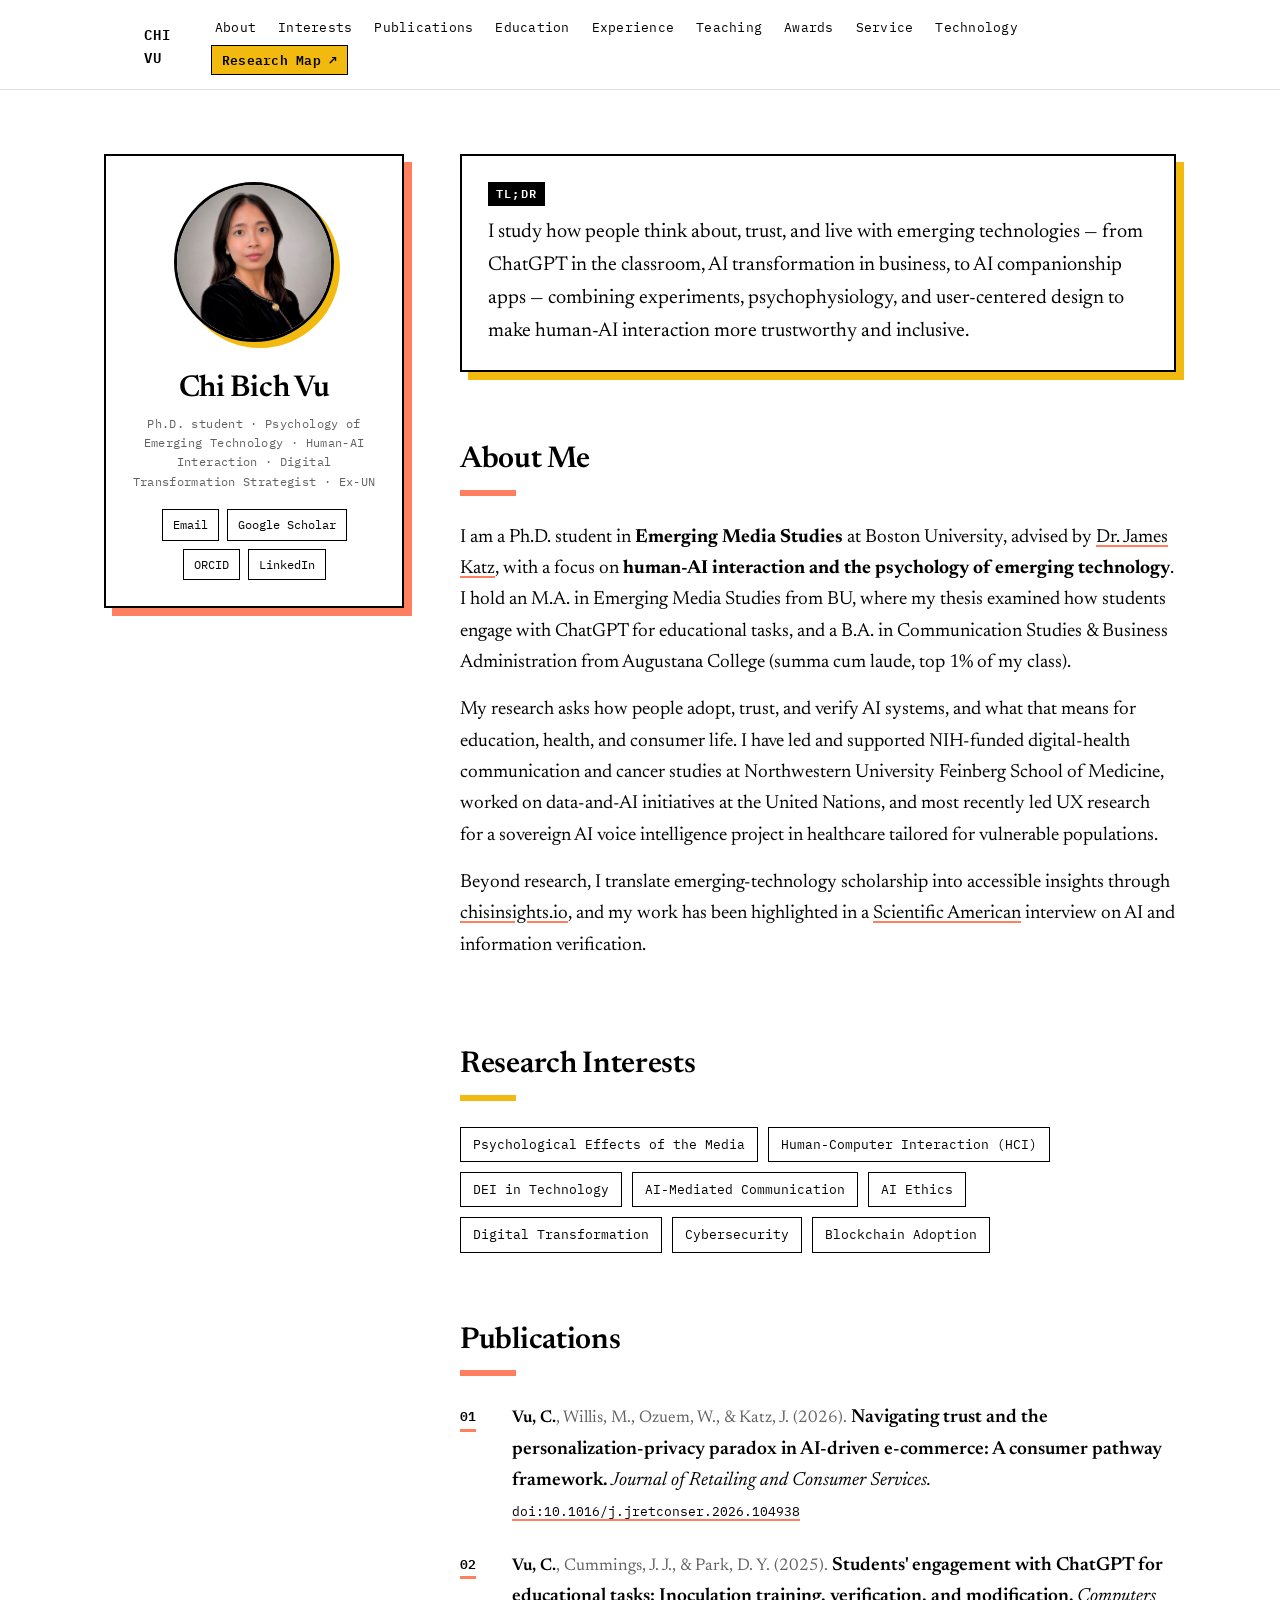
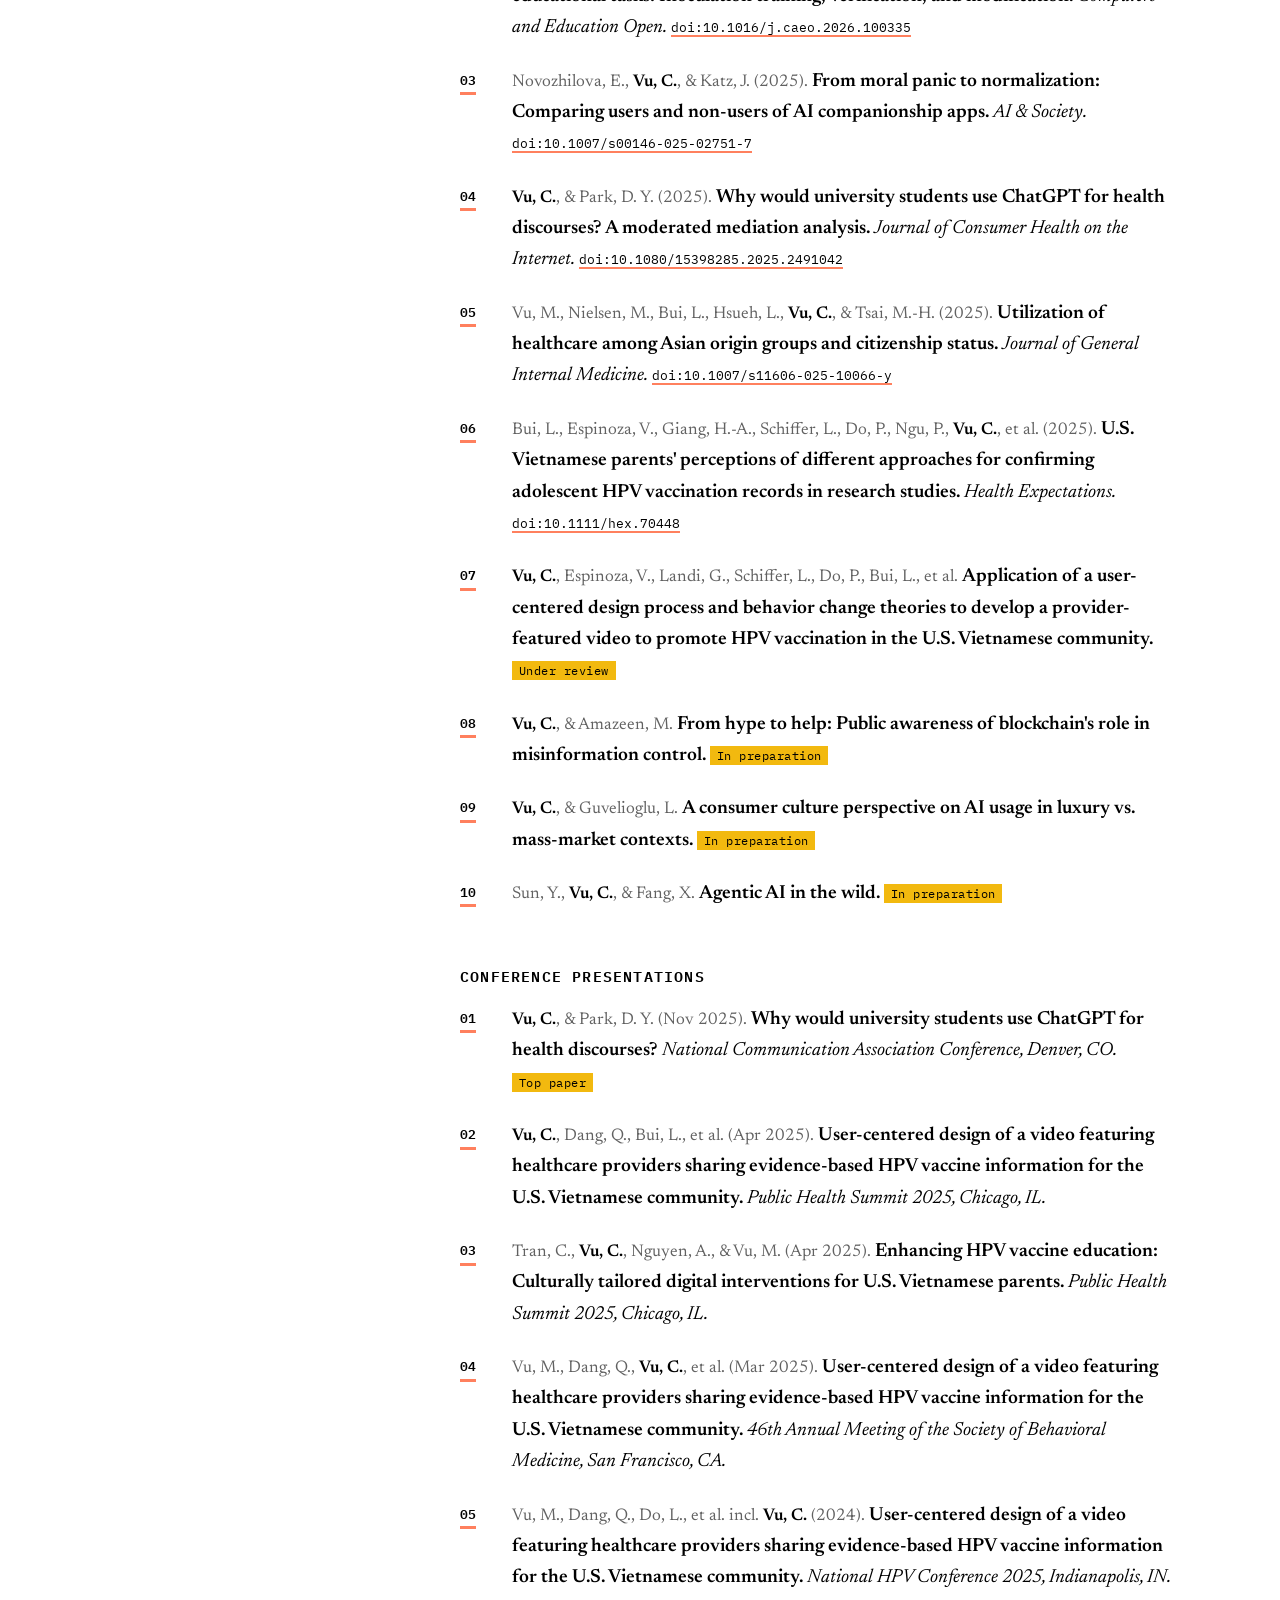
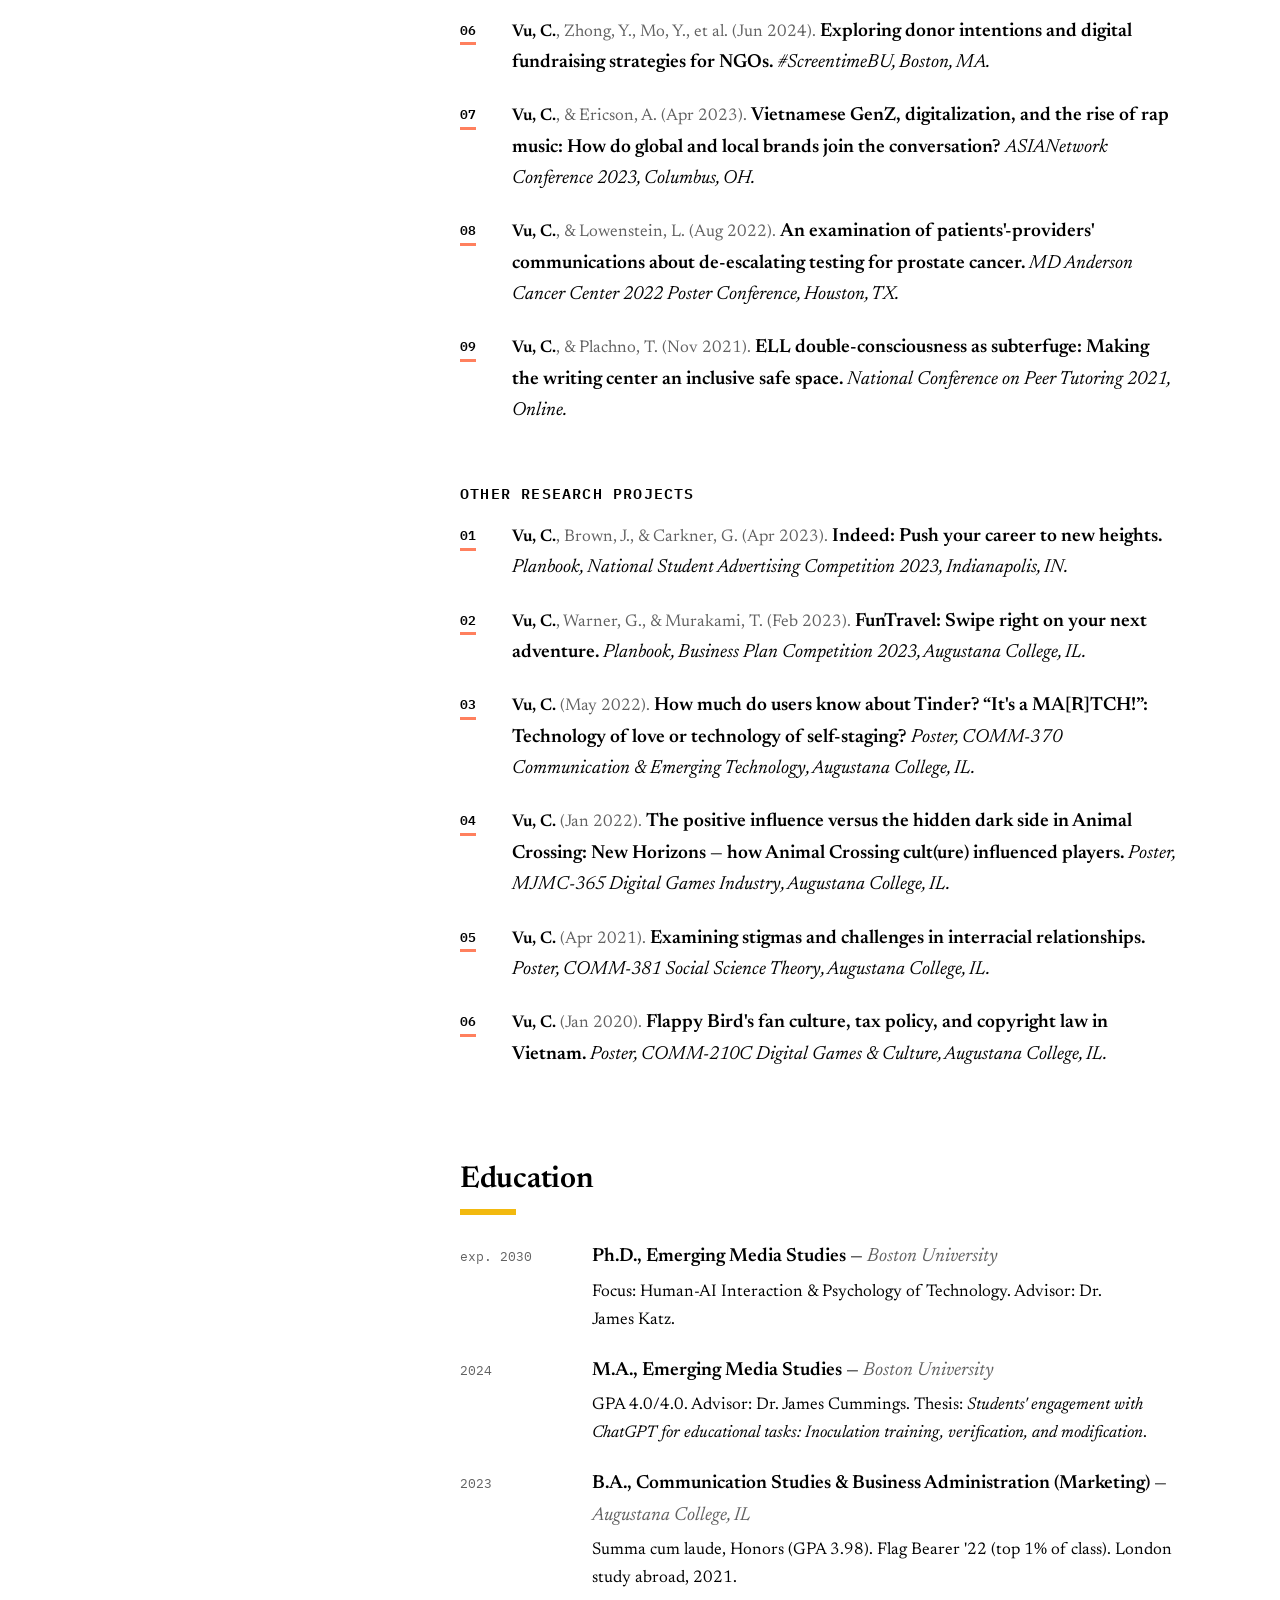
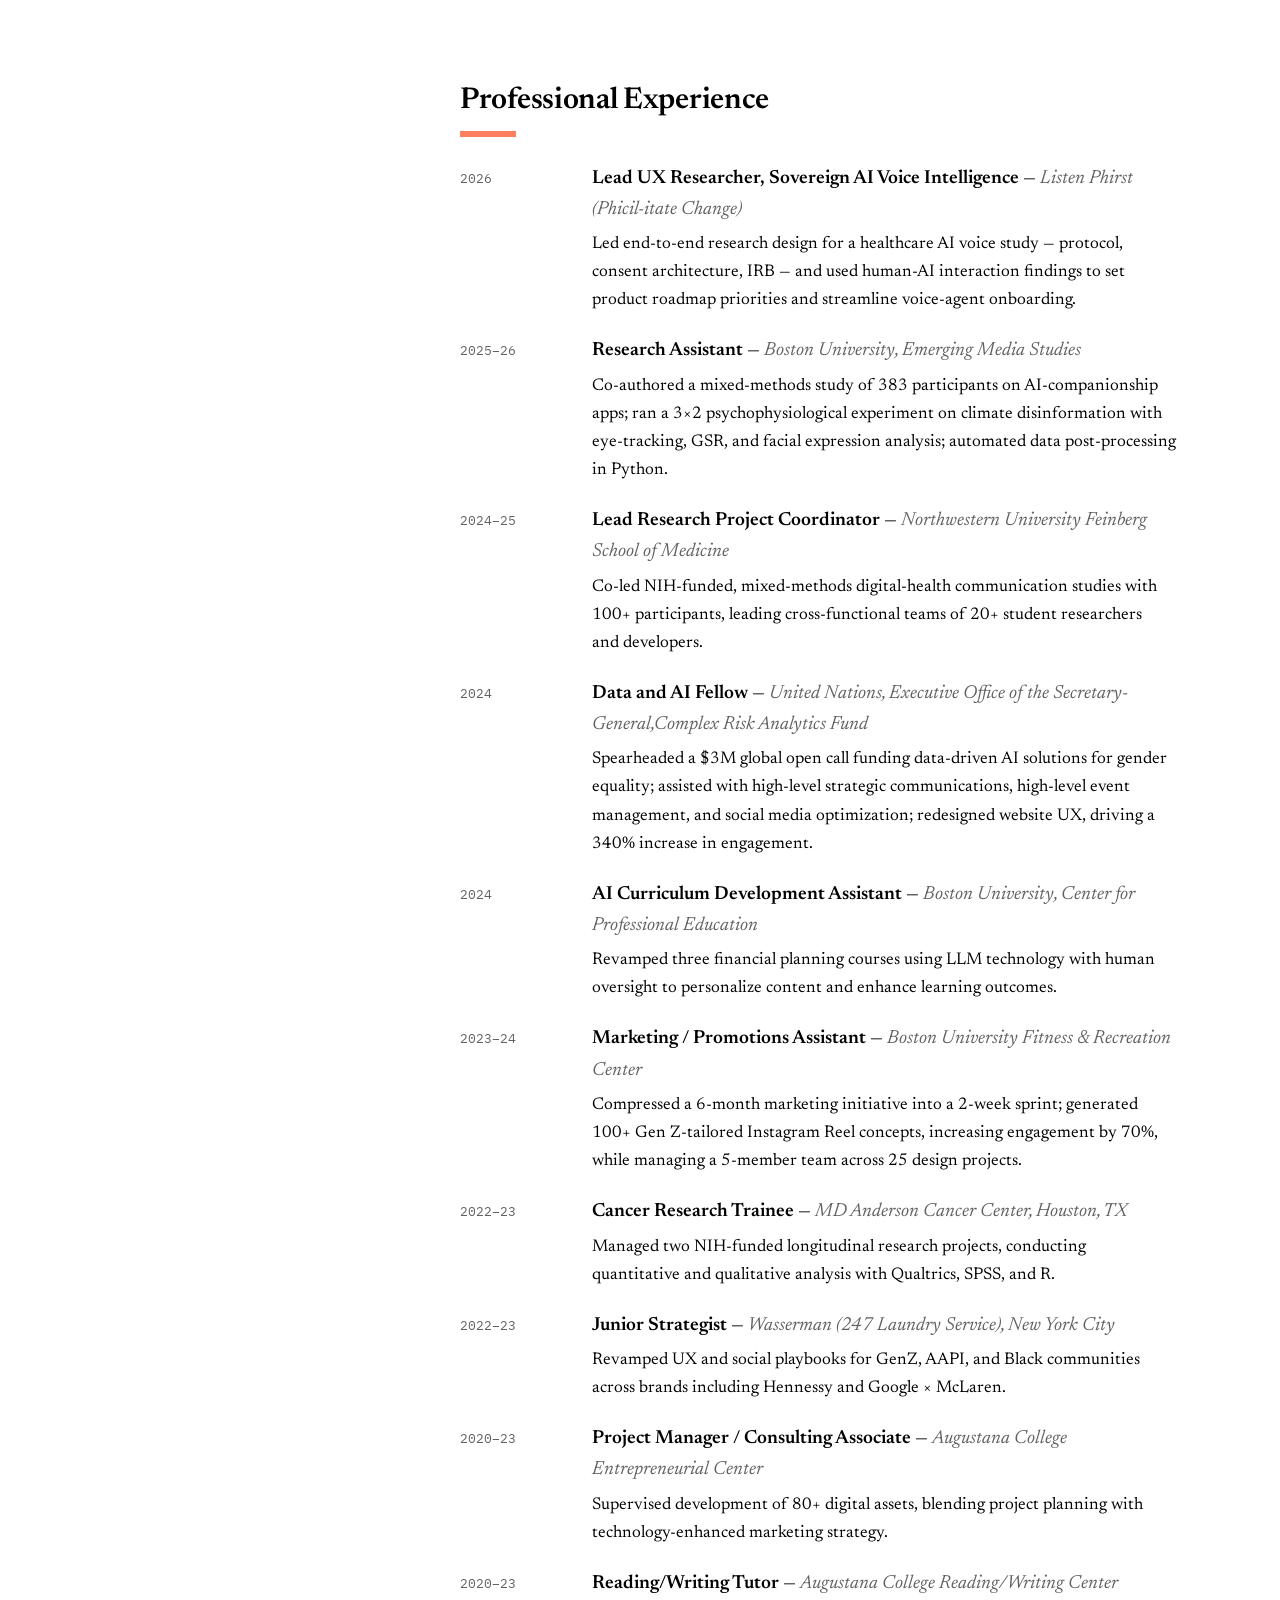
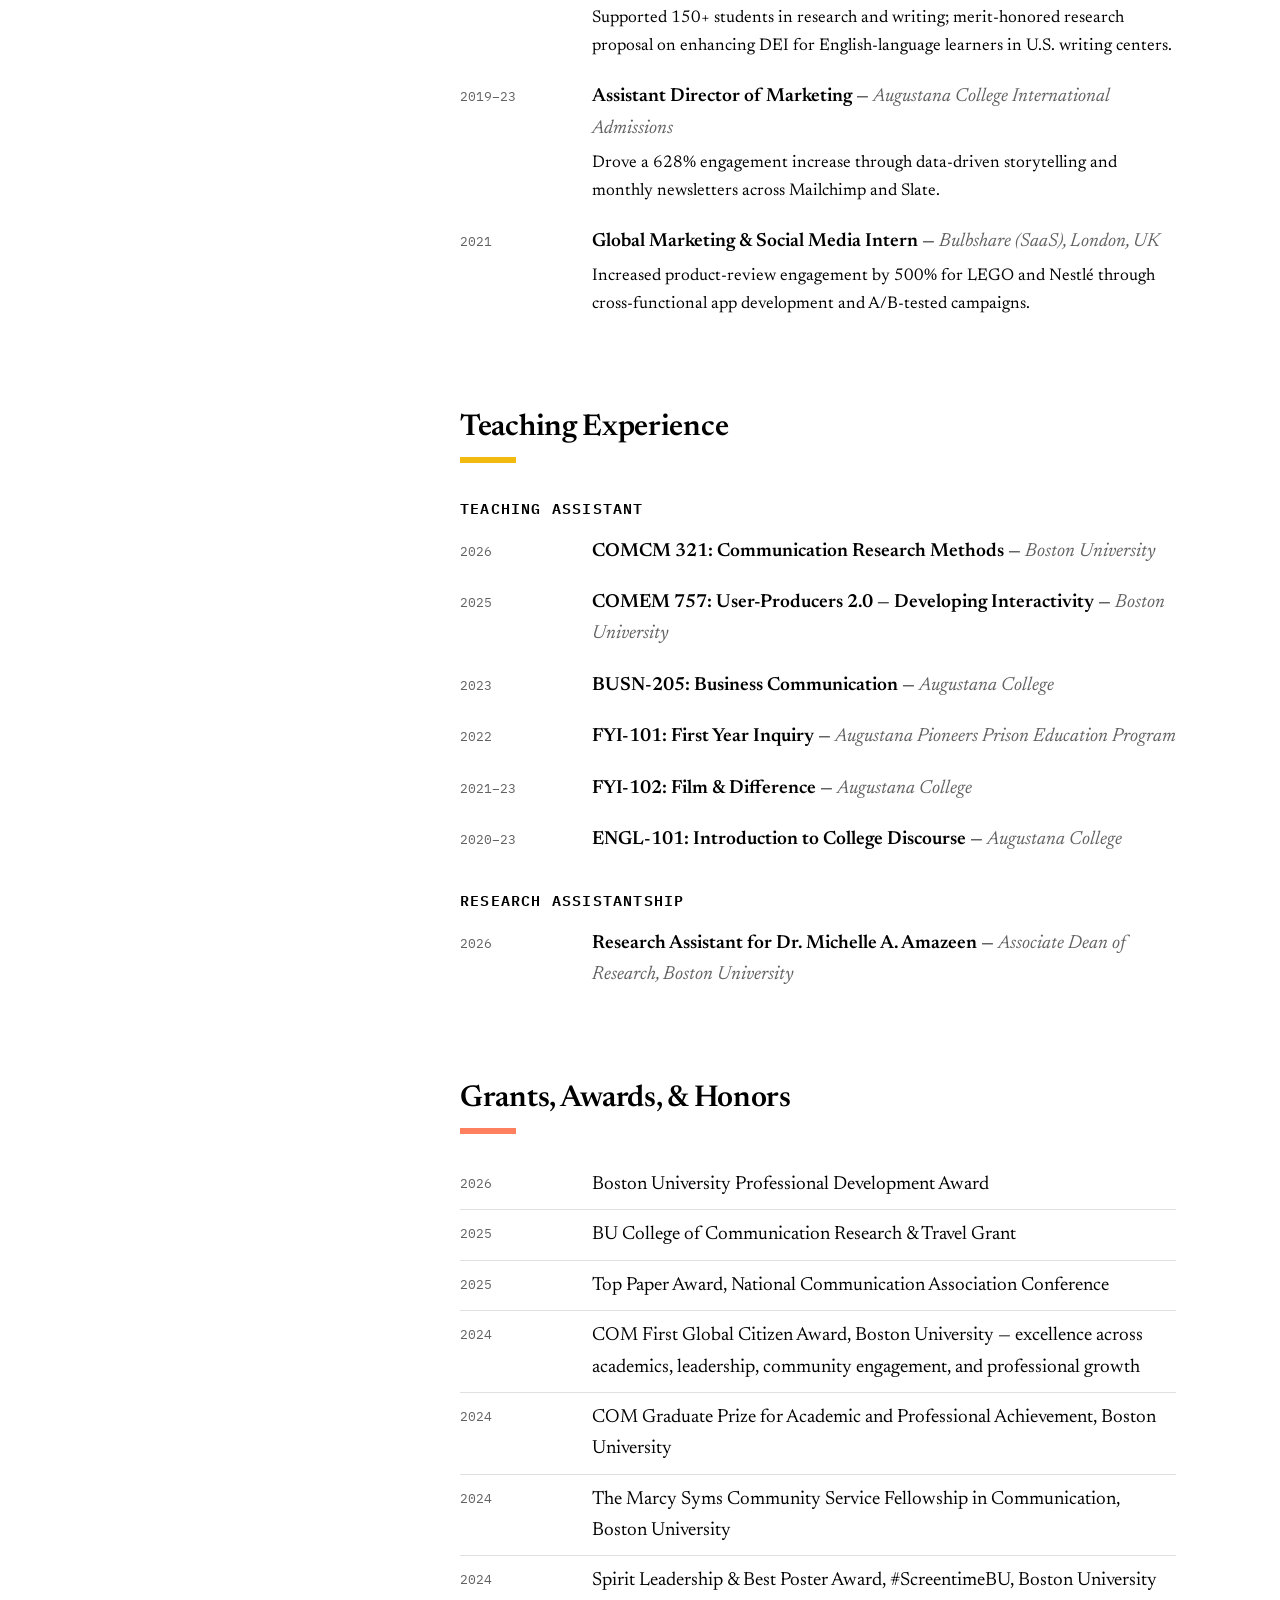
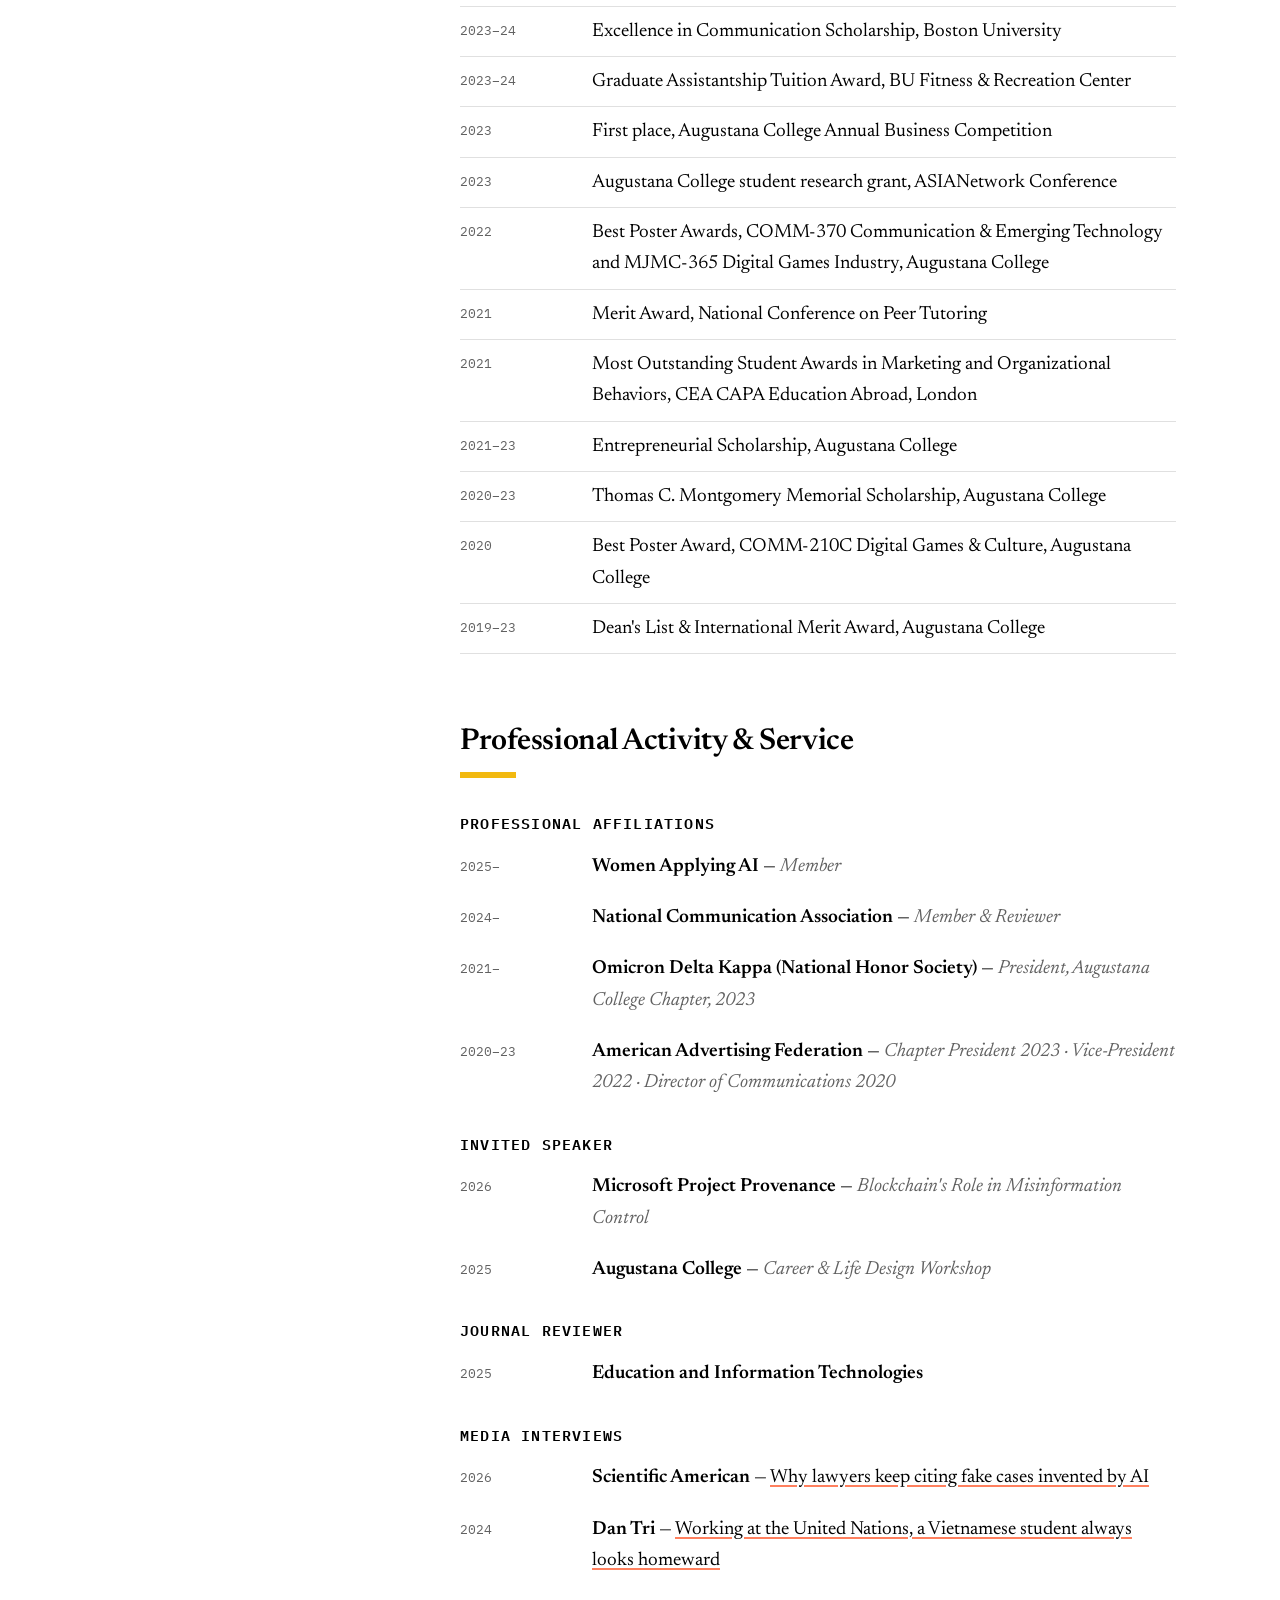
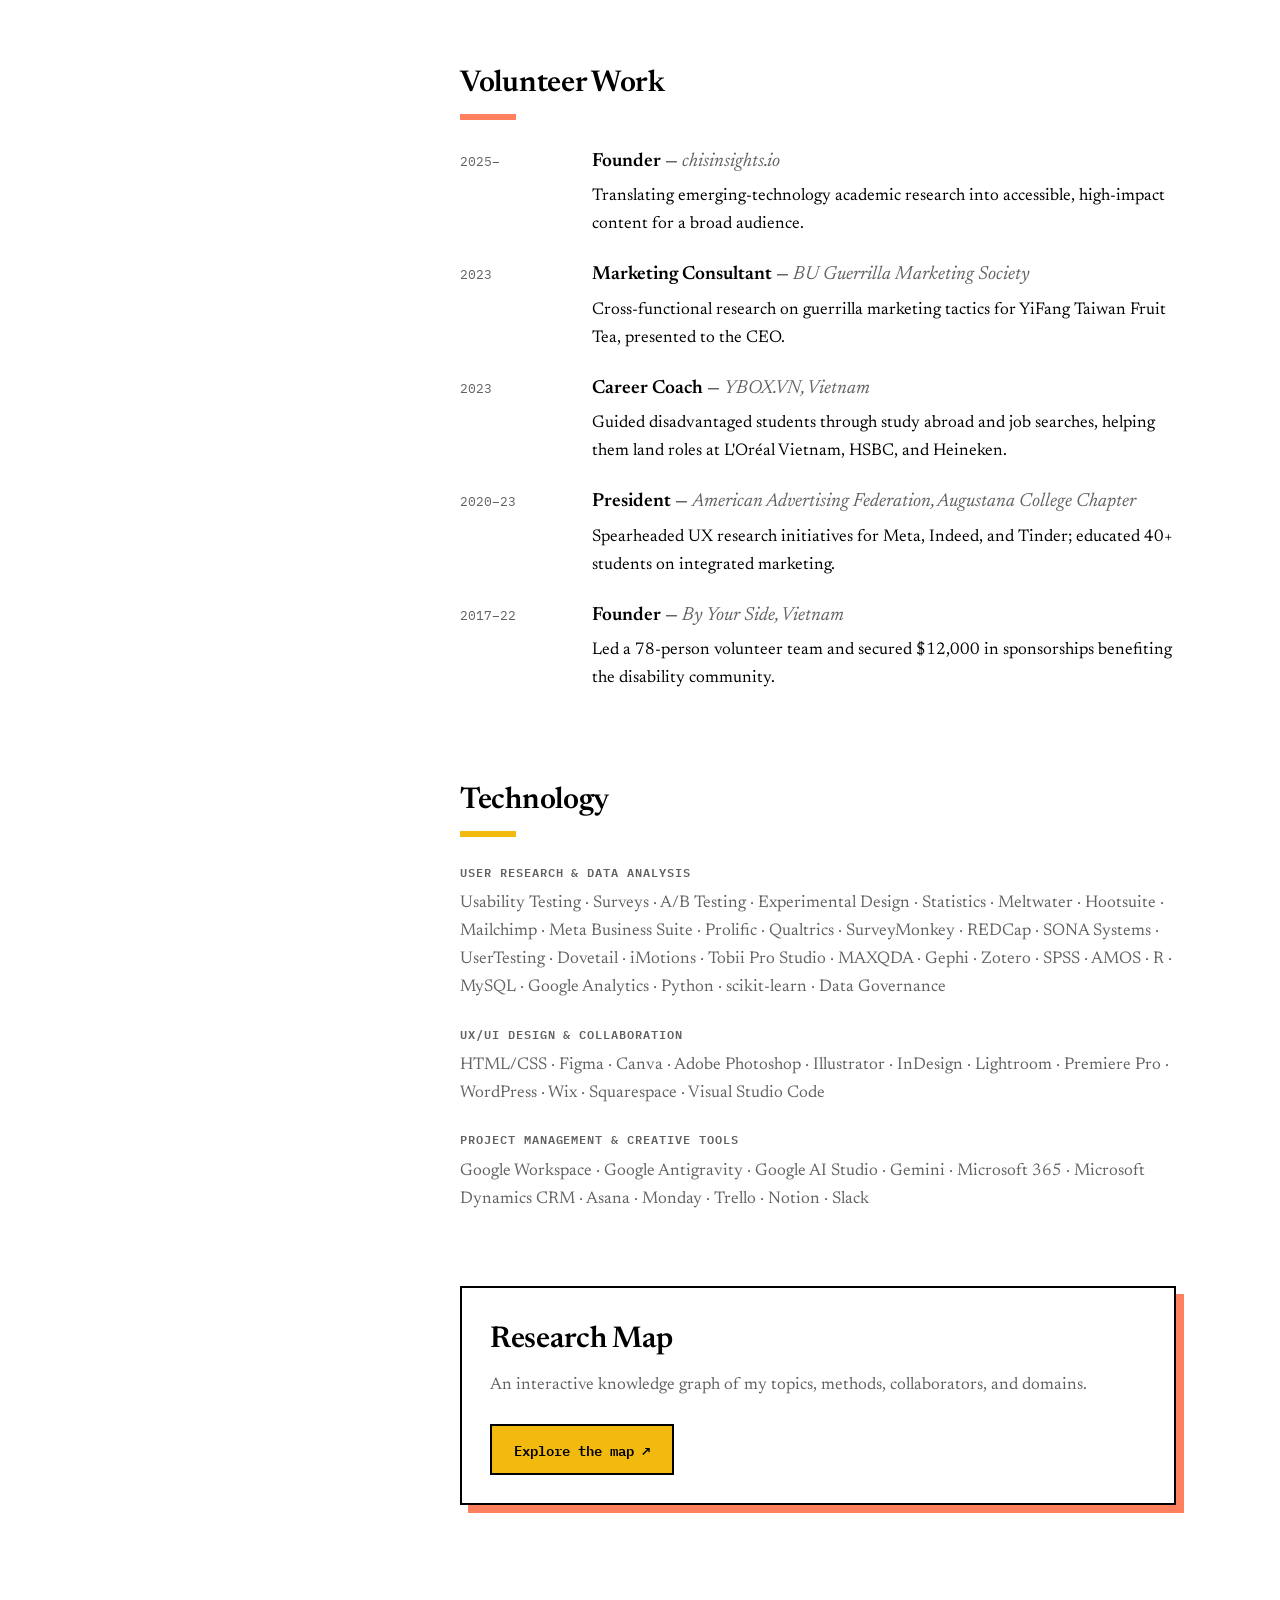
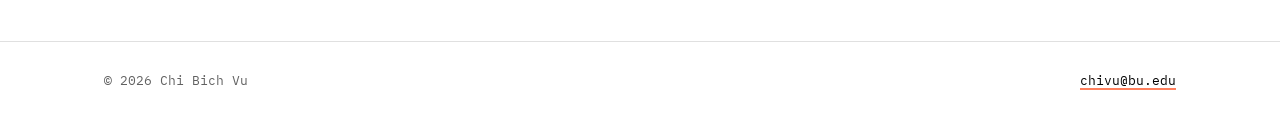
==== index.html @ 4df3ddd4 "Enhance research map functionality and layout; update profile sidebar and styles" ====
<!DOCTYPE html>
<html lang="en">
<head>
  <meta charset="UTF-8">
  <meta name="viewport" content="width=device-width, initial-scale=1.0">
  <title>Chi Bich Vu — Emerging Media Studies, Boston University</title>
  <meta name="description" content="Chi Bich Vu is a Ph.D. student in Emerging Media Studies at Boston University researching human-AI interaction, the psychology of technology, and AI-mediated communication.">
  <meta name="theme-color" content="#000000">
  <meta property="og:type" content="website">
  <meta property="og:title" content="Chi Bich Vu — Emerging Media Studies, Boston University">
  <meta property="og:description" content="Ph.D. student researching human-AI interaction, the psychology of technology, and AI-mediated communication.">
  <meta property="og:url" content="https://chibichvu.github.io/">
  <meta property="og:image" content="https://chibichvu.github.io/assets/img/profile.jpg">
  <meta name="twitter:card" content="summary">
  <link rel="icon" type="image/svg+xml" href="assets/img/favicon.svg">
  <link rel="preconnect" href="https://fonts.googleapis.com">
  <link rel="preconnect" href="https://fonts.gstatic.com" crossorigin>
  <link href="https://fonts.googleapis.com/css2?family=Newsreader:ital,opsz,wght@0,6..72,400;0,6..72,600;1,6..72,400&family=IBM+Plex+Mono:wght@400;600&display=swap" rel="stylesheet">
  <link rel="stylesheet" href="assets/styles.css">
</head>
<body>

<header class="site-header">
  <nav class="nav-inner" aria-label="Main navigation">
    <a class="brand" href="#top">Chi Vu</a>
    <button class="nav-toggle" aria-expanded="false" aria-controls="nav-links">menu</button>
    <div class="nav-links" id="nav-links">
      <a href="#about">About</a>
      <a href="#interests">Interests</a>
      <a href="#publications">Publications</a>
      <a href="#education">Education</a>
      <a href="#experience">Experience</a>
      <a href="#teaching">Teaching</a>
      <a href="#awards">Awards</a>
      <a href="#service">Service</a>
      <a href="#technology">Technology</a>
      <a class="nav-cta" href="research-map.html">Research Map ↗</a>
    </div>
  </nav>
</header>

<main id="top" class="page-grid">

  <!-- ================= STICKY PROFILE SIDEBAR ================= -->
  <aside class="profile-card">
    <!-- TODO: replace assets/img/profile.jpg with your preferred headshot (square, ≥400×400) -->
    <img class="hero-photo" src="assets/img/profile.jpg" alt="Portrait of Chi Bich Vu">
    <h1>Chi Bich Vu</h1>
    <p class="role">Ph.D. student · Psychology of Emerging Technology · Human-AI Interaction · Digital Transformation Strategist · Ex-UN</p>
    <div class="social-row">
      <a href="mailto:chivu@bu.edu" target="_blank" rel="noopener">Email</a>
      <a href="https://scholar.google.com/citations?user=-4NIsoAAAAAJ&amp;hl=en" target="_blank" rel="noopener">Google Scholar</a>
      <a href="https://orcid.org/0009-0005-4512-0860" target="_blank" rel="noopener">ORCID</a>
      <a href="https://www.linkedin.com/in/chibichvu/" target="_blank" rel="noopener noreferrer">LinkedIn</a>
    </div>
  </aside>

  <div class="page-content">

  <div class="tldr">
    <p class="label">TL;DR</p>
    <p>I study how people think about, trust, and live with emerging technologies — from ChatGPT in the classroom, AI transformation in business, to AI companionship apps — combining experiments, psychophysiology, and user-centered design to make human-AI interaction more trustworthy and inclusive.</p>
  </div>

  <!-- ================= ABOUT ================= -->
  <section id="about">
    <h2>About Me</h2>
    <div class="h2-rule"></div>
    <p>I am a Ph.D. student in <strong>Emerging Media Studies</strong> at Boston University, advised by <a href="https://scholar.google.com/citations?user=JRrLuwYAAAAJ&hl=en" target="_blank" rel="noopener">Dr. James Katz</a>, with a focus on <strong>human-AI interaction and the psychology of emerging technology</strong>. I hold an M.A. in Emerging Media Studies from BU, where my thesis examined how students engage with ChatGPT for educational tasks, and a B.A. in Communication Studies &amp; Business Administration from Augustana College (summa cum laude, top 1% of my class).</p>
    <p>My research asks how people adopt, trust, and verify AI systems, and what that means for education, health, and consumer life. I have led and supported NIH-funded digital-health communication and cancer studies at Northwestern University Feinberg School of Medicine, worked on data-and-AI initiatives at the United Nations, and most recently led UX research for a sovereign AI voice intelligence project in healthcare tailored for vulnerable populations.</p>
    <p>Beyond research, I translate emerging-technology scholarship into accessible insights through <a href="https://chisinsights.io" target="_blank" rel="noopener">chisinsights.io</a>, and my work has been highlighted in a <a href="https://www.scientificamerican.com/article/why-lawyers-keep-citing-fake-cases-invented-by-ai/" target="_blank" rel="noopener">Scientific American</a> interview on AI and information verification.</p>
  </section>

  <!-- ================= RESEARCH INTERESTS ================= -->
  <section id="interests">
    <h2>Research Interests</h2>
    <div class="h2-rule"></div>
    <ul class="chips">
      <li>Psychological Effects of the Media</li>
      <li>Human-Computer Interaction (HCI)</li>
      <li>DEI in Technology</li>
      <li>AI-Mediated Communication</li>
      <li>AI Ethics</li>
      <li>Digital Transformation</li>
      <li>Cybersecurity</li>
      <li>Blockchain Adoption</li>
    </ul>
  </section>

  <!-- ================= PUBLICATIONS ================= -->
  <section id="publications">
    <h2>Publications</h2>
    <div class="h2-rule"></div>
    <ol class="pub-list">
      <li>
        <span class="authors"><span class="me">Vu, C.</span>, Willis, M., Ozuem, W., &amp; Katz, J. (2026).</span>
        <span class="title">Navigating trust and the personalization-privacy paradox in AI-driven e-commerce: A consumer pathway framework.</span>
        <span class="venue">Journal of Retailing and Consumer Services.</span>
        <a class="pub-doi" href="https://doi.org/10.1016/j.jretconser.2026.104938" target="_blank" rel="noopener">doi:10.1016/j.jretconser.2026.104938</a>
      </li>
      <li>
        <span class="authors"><span class="me">Vu, C.</span>, Cummings, J. J., &amp; Park, D. Y. (2025).</span>
        <span class="title">Students' engagement with ChatGPT for educational tasks: Inoculation training, verification, and modification.</span>
        <span class="venue">Computers and Education Open.</span>
        <a class="pub-doi" href="https://doi.org/10.1016/j.caeo.2026.100335" target="_blank" rel="noopener">doi:10.1016/j.caeo.2026.100335</a>
      </li>
      <li>
        <span class="authors">Novozhilova, E., <span class="me">Vu, C.</span>, &amp; Katz, J. (2025).</span>
        <span class="title">From moral panic to normalization: Comparing users and non-users of AI companionship apps.</span>
        <span class="venue">AI &amp; Society.</span>
        <a class="pub-doi" href="https://doi.org/10.1007/s00146-025-02751-7" target="_blank" rel="noopener">doi:10.1007/s00146-025-02751-7</a>
      </li>
      <li>
        <span class="authors"><span class="me">Vu, C.</span>, &amp; Park, D. Y. (2025).</span>
        <span class="title">Why would university students use ChatGPT for health discourses? A moderated mediation analysis.</span>
        <span class="venue">Journal of Consumer Health on the Internet.</span>
        <a class="pub-doi" href="https://doi.org/10.1080/15398285.2025.2491042" target="_blank" rel="noopener">doi:10.1080/15398285.2025.2491042</a>
      </li>
      <li>
        <span class="authors">Vu, M., Nielsen, M., Bui, L., Hsueh, L., <span class="me">Vu, C.</span>, &amp; Tsai, M.-H. (2025).</span>
        <span class="title">Utilization of healthcare among Asian origin groups and citizenship status.</span>
        <span class="venue">Journal of General Internal Medicine.</span>
        <a class="pub-doi" href="https://doi.org/10.1007/s11606-025-10066-y" target="_blank" rel="noopener">doi:10.1007/s11606-025-10066-y</a>
      </li>
      <li>
        <span class="authors">Bui, L., Espinoza, V., Giang, H.-A., Schiffer, L., Do, P., Ngu, P., <span class="me">Vu, C.</span>, et al. (2025).</span>
        <span class="title">U.S. Vietnamese parents' perceptions of different approaches for confirming adolescent HPV vaccination records in research studies.</span>
        <span class="venue">Health Expectations.</span>
        <a class="pub-doi" href="https://doi.org/10.1111/hex.70448" target="_blank" rel="noopener">doi:10.1111/hex.70448</a>
      </li>

      <li>
        <span class="authors"><span class="me">Vu, C.</span>, Espinoza, V., Landi, G., Schiffer, L., Do, P., Bui, L., et al.</span>
        <span class="title">Application of a user-centered design process and behavior change theories to develop a provider-featured video to promote HPV vaccination in the U.S. Vietnamese community.</span>
        <span class="pub-status">Under review</span>
      </li>
      <li>
        <span class="authors"><span class="me">Vu, C.</span>, &amp; Amazeen, M.</span>
        <span class="title">From hype to help: Public awareness of blockchain's role in misinformation control.</span>
        <span class="pub-status">In preparation</span>
      </li>
      <li>
        <span class="authors"><span class="me">Vu, C.</span>, &amp; Guvelioglu, L.</span>
        <span class="title">A consumer culture perspective on AI usage in luxury vs. mass-market contexts.</span>
        <span class="pub-status">In preparation</span>
      </li>
      <li>
        <span class="authors">Sun, Y., <span class="me">Vu, C.</span>, &amp; Fang, X.</span>
        <span class="title">Agentic AI in the wild.</span>
        <span class="pub-status">In preparation</span>
      </li>
    </ol>

    <h3>Conference Presentations</h3>
    <ol class="pub-list">
      <li>
        <span class="authors"><span class="me">Vu, C.</span>, &amp; Park, D. Y. (Nov 2025).</span>
        <span class="title">Why would university students use ChatGPT for health discourses?</span>
        <span class="venue">National Communication Association Conference, Denver, CO.</span>
        <span class="pub-status">Top paper</span>
      </li>
      <li>
        <span class="authors"><span class="me">Vu, C.</span>, Dang, Q., Bui, L., et al. (Apr 2025).</span>
        <span class="title">User-centered design of a video featuring healthcare providers sharing evidence-based HPV vaccine information for the U.S. Vietnamese community.</span>
        <span class="venue">Public Health Summit 2025, Chicago, IL.</span>
      </li>
      <li>
        <span class="authors">Tran, C., <span class="me">Vu, C.</span>, Nguyen, A., &amp; Vu, M. (Apr 2025).</span>
        <span class="title">Enhancing HPV vaccine education: Culturally tailored digital interventions for U.S. Vietnamese parents.</span>
        <span class="venue">Public Health Summit 2025, Chicago, IL.</span>
      </li>
      <li>
        <span class="authors">Vu, M., Dang, Q., <span class="me">Vu, C.</span>, et al. (Mar 2025).</span>
        <span class="title">User-centered design of a video featuring healthcare providers sharing evidence-based HPV vaccine information for the U.S. Vietnamese community.</span>
        <span class="venue">46th Annual Meeting of the Society of Behavioral Medicine, San Francisco, CA.</span>
      </li>
      <li>
        <span class="authors">Vu, M., Dang, Q., Do, L., et al. incl. <span class="me">Vu, C.</span> (2024).</span>
        <span class="title">User-centered design of a video featuring healthcare providers sharing evidence-based HPV vaccine information for the U.S. Vietnamese community.</span>
        <span class="venue">National HPV Conference 2025, Indianapolis, IN.</span>
      </li>
      <li>
        <span class="authors"><span class="me">Vu, C.</span>, Zhong, Y., Mo, Y., et al. (Jun 2024).</span>
        <span class="title">Exploring donor intentions and digital fundraising strategies for NGOs.</span>
        <span class="venue">#ScreentimeBU, Boston, MA.</span>
      </li>
      <li>
        <span class="authors"><span class="me">Vu, C.</span>, &amp; Ericson, A. (Apr 2023).</span>
        <span class="title">Vietnamese GenZ, digitalization, and the rise of rap music: How do global and local brands join the conversation?</span>
        <span class="venue">ASIANetwork Conference 2023, Columbus, OH.</span>
      </li>
      <li>
        <span class="authors"><span class="me">Vu, C.</span>, &amp; Lowenstein, L. (Aug 2022).</span>
        <span class="title">An examination of patients'-providers' communications about de-escalating testing for prostate cancer.</span>
        <span class="venue">MD Anderson Cancer Center 2022 Poster Conference, Houston, TX.</span>
      </li>
      <li>
        <span class="authors"><span class="me">Vu, C.</span>, &amp; Plachno, T. (Nov 2021).</span>
        <span class="title">ELL double-consciousness as subterfuge: Making the writing center an inclusive safe space.</span>
        <span class="venue">National Conference on Peer Tutoring 2021, Online.</span>
      </li>
    </ol>

    <h3>Other Research Projects</h3>
    <ol class="pub-list">
      <li>
        <span class="authors"><span class="me">Vu, C.</span>, Brown, J., &amp; Carkner, G. (Apr 2023).</span>
        <span class="title">Indeed: Push your career to new heights.</span>
        <span class="venue">Planbook, National Student Advertising Competition 2023, Indianapolis, IN.</span>
      </li>
      <li>
        <span class="authors"><span class="me">Vu, C.</span>, Warner, G., &amp; Murakami, T. (Feb 2023).</span>
        <span class="title">FunTravel: Swipe right on your next adventure.</span>
        <span class="venue">Planbook, Business Plan Competition 2023, Augustana College, IL.</span>
      </li>
      <li>
        <span class="authors"><span class="me">Vu, C.</span> (May 2022).</span>
        <span class="title">How much do users know about Tinder? “It's a MA[R]TCH!”: Technology of love or technology of self-staging?</span>
        <span class="venue">Poster, COMM-370 Communication &amp; Emerging Technology, Augustana College, IL.</span>
      </li>
      <li>
        <span class="authors"><span class="me">Vu, C.</span> (Jan 2022).</span>
        <span class="title">The positive influence versus the hidden dark side in Animal Crossing: New Horizons — how Animal Crossing cult(ure) influenced players.</span>
        <span class="venue">Poster, MJMC-365 Digital Games Industry, Augustana College, IL.</span>
      </li>
      <li>
        <span class="authors"><span class="me">Vu, C.</span> (Apr 2021).</span>
        <span class="title">Examining stigmas and challenges in interracial relationships.</span>
        <span class="venue">Poster, COMM-381 Social Science Theory, Augustana College, IL.</span>
      </li>
      <li>
        <span class="authors"><span class="me">Vu, C.</span> (Jan 2020).</span>
        <span class="title">Flappy Bird's fan culture, tax policy, and copyright law in Vietnam.</span>
        <span class="venue">Poster, COMM-210C Digital Games &amp; Culture, Augustana College, IL.</span>
      </li>
    </ol>
  </section>

  <!-- ================= EDUCATION ================= -->
  <section id="education">
    <h2>Education</h2>
    <div class="h2-rule"></div>
    <div class="entry">
      <div class="when">exp. 2030</div>
      <div class="what">
        <strong>Ph.D., Emerging Media Studies</strong> — <span class="org">Boston University</span>
        <p>Focus: Human-AI Interaction &amp; Psychology of Technology. Advisor: Dr. James Katz.</p>
      </div>
    </div>
    <div class="entry">
      <div class="when">2024</div>
      <div class="what">
        <strong>M.A., Emerging Media Studies</strong> — <span class="org">Boston University</span>
        <p>GPA 4.0/4.0. Advisor: Dr. James Cummings. Thesis: <em>Students' engagement with ChatGPT for educational tasks: Inoculation training, verification, and modification</em>.</p>
      </div>
    </div>
    <div class="entry">
      <div class="when">2023</div>
      <div class="what">
        <strong>B.A., Communication Studies &amp; Business Administration (Marketing)</strong> — <span class="org">Augustana College, IL</span>
        <p>Summa cum laude, Honors (GPA 3.98). Flag Bearer '22 (top 1% of class). London study abroad, 2021.</p>
      </div>
    </div>
  </section>

  <!-- ================= EXPERIENCE ================= -->
  <section id="experience">
    <h2>Professional Experience</h2>
    <div class="h2-rule"></div>
    <div class="entry">
      <div class="when">2026</div>
      <div class="what">
        <strong>Lead UX Researcher, Sovereign AI Voice Intelligence</strong> — <span class="org">Listen Phirst (Phicil-itate Change)</span>
        <p>Led end-to-end research design for a healthcare AI voice study — protocol, consent architecture, IRB — and used human-AI interaction findings to set product roadmap priorities and streamline voice-agent onboarding.</p>
      </div>
    </div>
    <div class="entry">
      <div class="when">2025–26</div>
      <div class="what">
        <strong>Research Assistant</strong> — <span class="org">Boston University, Emerging Media Studies</span>
        <p>Co-authored a mixed-methods study of 383 participants on AI-companionship apps; ran a 3×2 psychophysiological experiment on climate disinformation with eye-tracking, GSR, and facial expression analysis; automated data post-processing in Python.</p>
      </div>
    </div>
    <div class="entry">
      <div class="when">2024–25</div>
      <div class="what">
        <strong>Lead Research Project Coordinator</strong> — <span class="org">Northwestern University Feinberg School of Medicine</span>
        <p>Co-led NIH-funded, mixed-methods digital-health communication studies with 100+ participants, leading cross-functional teams of 20+ student researchers and developers.</p>
      </div>
    </div>
    <div class="entry">
      <div class="when">2024</div>
      <div class="what">
        <strong>Data and AI Fellow</strong> — <span class="org">United Nations, Executive Office of the Secretary-General,Complex Risk Analytics Fund</span>
        <p>Spearheaded a $3M global open call funding data-driven AI solutions for gender equality; assisted with high-level strategic communications, high-level event management, and social media optimization; redesigned website UX, driving a 340% increase in engagement.</p>
      </div>
    </div>
    <div class="entry">
      <div class="when">2024</div>
      <div class="what">
        <strong>AI Curriculum Development Assistant</strong> — <span class="org">Boston University, Center for Professional Education</span>
        <p>Revamped three financial planning courses using LLM technology with human oversight to personalize content and enhance learning outcomes.</p>
      </div>
    </div>
    <div class="entry">
      <div class="when">2023–24</div>
      <div class="what">
        <strong>Marketing / Promotions Assistant</strong> — <span class="org">Boston University Fitness &amp; Recreation Center</span>
        <p>Compressed a 6-month marketing initiative into a 2-week sprint; generated 100+ Gen Z-tailored Instagram Reel concepts, increasing engagement by 70%, while managing a 5-member team across 25 design projects.</p>
      </div>
    </div>
    <div class="entry">
      <div class="when">2022–23</div>
      <div class="what">
        <strong>Cancer Research Trainee</strong> — <span class="org">MD Anderson Cancer Center, Houston, TX</span>
        <p>Managed two NIH-funded longitudinal research projects, conducting quantitative and qualitative analysis with Qualtrics, SPSS, and R.</p>
      </div>
    </div>
    <div class="entry">
      <div class="when">2022–23</div>
      <div class="what">
        <strong>Junior Strategist</strong> — <span class="org">Wasserman (247 Laundry Service), New York City</span>
        <p>Revamped UX and social playbooks for GenZ, AAPI, and Black communities across brands including Hennessy and Google × McLaren.</p>
      </div>
    </div>
    <div class="entry">
      <div class="when">2020–23</div>
      <div class="what">
        <strong>Project Manager / Consulting Associate</strong> — <span class="org">Augustana College Entrepreneurial Center</span>
        <p>Supervised development of 80+ digital assets, blending project planning with technology-enhanced marketing strategy.</p>
      </div>
    </div>
    <div class="entry">
      <div class="when">2020–23</div>
      <div class="what">
        <strong>Reading/Writing Tutor</strong> — <span class="org">Augustana College Reading/Writing Center</span>
        <p>Supported 150+ students in research and writing; merit-honored research proposal on enhancing DEI for English-language learners in U.S. writing centers.</p>
      </div>
    </div>
    <div class="entry">
      <div class="when">2019–23</div>
      <div class="what">
        <strong>Assistant Director of Marketing</strong> — <span class="org">Augustana College International Admissions</span>
        <p>Drove a 628% engagement increase through data-driven storytelling and monthly newsletters across Mailchimp and Slate.</p>
      </div>
    </div>
    <div class="entry">
      <div class="when">2021</div>
      <div class="what">
        <strong>Global Marketing &amp; Social Media Intern</strong> — <span class="org">Bulbshare (SaaS), London, UK</span>
        <p>Increased product-review engagement by 500% for LEGO and Nestlé through cross-functional app development and A/B-tested campaigns.</p>
      </div>
    </div>
  </section>

  <!-- ================= TEACHING ================= -->
  <section id="teaching">
    <h2>Teaching Experience</h2>
    <div class="h2-rule"></div>
    <h3>Teaching Assistant</h3>
    <div class="entry">
      <div class="when">2026</div>
      <div class="what"><strong>COMCM 321: Communication Research Methods</strong> — <span class="org">Boston University</span></div>
    </div>
    <div class="entry">
      <div class="when">2025</div>
      <div class="what"><strong>COMEM 757: User-Producers 2.0 — Developing Interactivity</strong> — <span class="org">Boston University</span></div>
    </div>
    <div class="entry">
      <div class="when">2023</div>
      <div class="what"><strong>BUSN-205: Business Communication</strong> — <span class="org">Augustana College</span></div>
    </div>
    <div class="entry">
      <div class="when">2022</div>
      <div class="what"><strong>FYI-101: First Year Inquiry</strong> — <span class="org">Augustana Pioneers Prison Education Program</span></div>
    </div>
    <div class="entry">
      <div class="when">2021–23</div>
      <div class="what"><strong>FYI-102: Film &amp; Difference</strong> — <span class="org">Augustana College</span></div>
    </div>
    <div class="entry">
      <div class="when">2020–23</div>
      <div class="what"><strong>ENGL-101: Introduction to College Discourse</strong> — <span class="org">Augustana College</span></div>
    </div>
    <h3>Research Assistantship</h3>
    <div class="entry">
      <div class="when">2026</div>
      <div class="what"><strong>Research Assistant for Dr. Michelle A. Amazeen</strong> — <span class="org">Associate Dean of Research, Boston University</span></div>
    </div>
  </section>

  <!-- ================= AWARDS ================= -->
  <section id="awards">
    <h2>Grants, Awards, &amp; Honors</h2>
    <div class="h2-rule"></div>
    <ul class="award-list">
      <li><span class="when">2026</span><span>Boston University Professional Development Award</span></li>
      <li><span class="when">2025</span><span>BU College of Communication Research &amp; Travel Grant</span></li>
      <li><span class="when">2025</span><span>Top Paper Award, National Communication Association Conference</span></li>
      <li><span class="when">2024</span><span>COM First Global Citizen Award, Boston University — excellence across academics, leadership, community engagement, and professional growth</span></li>
      <li><span class="when">2024</span><span>COM Graduate Prize for Academic and Professional Achievement, Boston University</span></li>
      <li><span class="when">2024</span><span>The Marcy Syms Community Service Fellowship in Communication, Boston University</span></li>
      <li><span class="when">2024</span><span>Spirit Leadership &amp; Best Poster Award, #ScreentimeBU, Boston University</span></li>
      <li><span class="when">2023–24</span><span>Excellence in Communication Scholarship, Boston University</span></li>
      <li><span class="when">2023–24</span><span>Graduate Assistantship Tuition Award, BU Fitness &amp; Recreation Center</span></li>
      <li><span class="when">2023</span><span>First place, Augustana College Annual Business Competition</span></li>
      <li><span class="when">2023</span><span>Augustana College student research grant, ASIANetwork Conference</span></li>
      <li><span class="when">2022</span><span>Best Poster Awards, COMM-370 Communication &amp; Emerging Technology and MJMC-365 Digital Games Industry, Augustana College</span></li>
      <li><span class="when">2021</span><span>Merit Award, National Conference on Peer Tutoring</span></li>
      <li><span class="when">2021</span><span>Most Outstanding Student Awards in Marketing and Organizational Behaviors, CEA CAPA Education Abroad, London</span></li>
      <li><span class="when">2021–23</span><span>Entrepreneurial Scholarship, Augustana College</span></li>
      <li><span class="when">2020–23</span><span>Thomas C. Montgomery Memorial Scholarship, Augustana College</span></li>
      <li><span class="when">2020</span><span>Best Poster Award, COMM-210C Digital Games &amp; Culture, Augustana College</span></li>
      <li><span class="when">2019–23</span><span>Dean's List &amp; International Merit Award, Augustana College</span></li>
    </ul>
  </section>

  <!-- ================= SERVICE ================= -->
  <section id="service">
    <h2>Professional Activity &amp; Service</h2>
    <div class="h2-rule"></div>
    <h3>Professional Affiliations</h3>
    <div class="entry">
      <div class="when">2025–</div>
      <div class="what"><strong>Women Applying AI</strong> — <span class="org">Member</span></div>
    </div>
    <div class="entry">
      <div class="when">2024–</div>
      <div class="what"><strong>National Communication Association</strong> — <span class="org">Member &amp; Reviewer</span></div>
    </div>
    <div class="entry">
      <div class="when">2021–</div>
      <div class="what"><strong>Omicron Delta Kappa (National Honor Society)</strong> — <span class="org">President, Augustana College Chapter, 2023</span></div>
    </div>
    <div class="entry">
      <div class="when">2020–23</div>
      <div class="what"><strong>American Advertising Federation</strong> — <span class="org">Chapter President 2023 · Vice-President 2022 · Director of Communications 2020</span></div>
    </div>
    <h3>Invited Speaker</h3>
    <div class="entry">
      <div class="when">2026</div>
      <div class="what"><strong>Microsoft Project Provenance</strong> — <span class="org">Blockchain's Role in Misinformation Control</span></div>
    </div>
    <div class="entry">
      <div class="when">2025</div>
      <div class="what"><strong>Augustana College</strong> — <span class="org">Career &amp; Life Design Workshop</span></div>
    </div>
    <h3>Journal Reviewer</h3>
    <div class="entry">
      <div class="when">2025</div>
      <div class="what"><strong>Education and Information Technologies</strong></div>
    </div>
    <h3>Media Interviews</h3>
    <div class="entry">
      <div class="when">2026</div>
      <div class="what"><strong>Scientific American</strong> — <a href="https://www.scientificamerican.com/article/why-lawyers-keep-citing-fake-cases-invented-by-ai/" target="_blank" rel="noopener">Why lawyers keep citing fake cases invented by AI</a></div>
    </div>
    <div class="entry">
      <div class="when">2024</div>
      <div class="what"><strong>Dan Tri</strong> — <a href="https://dantri.com.vn/giao-duc/lam-viec-tai-lien-hop-quoc-nu-sinh-vien-luon-huong-ve-que-nha-20240903093425963.htm" target="_blank" rel="noopener">Working at the United Nations, a Vietnamese student always looks homeward</a></div>
    </div>
  </section>

  <!-- ================= VOLUNTEER ================= -->
  <section id="volunteer">
    <h2>Volunteer Work</h2>
    <div class="h2-rule"></div>
    <div class="entry">
      <div class="when">2025–</div>
      <div class="what">
        <strong>Founder</strong> — <span class="org">chisinsights.io</span>
        <p>Translating emerging-technology academic research into accessible, high-impact content for a broad audience.</p>
      </div>
    </div>
    <div class="entry">
      <div class="when">2023</div>
      <div class="what">
        <strong>Marketing Consultant</strong> — <span class="org">BU Guerrilla Marketing Society</span>
        <p>Cross-functional research on guerrilla marketing tactics for YiFang Taiwan Fruit Tea, presented to the CEO.</p>
      </div>
    </div>
    <div class="entry">
      <div class="when">2023</div>
      <div class="what">
        <strong>Career Coach</strong> — <span class="org">YBOX.VN, Vietnam</span>
        <p>Guided disadvantaged students through study abroad and job searches, helping them land roles at L'Oréal Vietnam, HSBC, and Heineken.</p>
      </div>
    </div>
    <div class="entry">
      <div class="when">2020–23</div>
      <div class="what">
        <strong>President</strong> — <span class="org">American Advertising Federation, Augustana College Chapter</span>
        <p>Spearheaded UX research initiatives for Meta, Indeed, and Tinder; educated 40+ students on integrated marketing.</p>
      </div>
    </div>
    <div class="entry">
      <div class="when">2017–22</div>
      <div class="what">
        <strong>Founder</strong> — <span class="org">By Your Side, Vietnam</span>
        <p>Led a 78-person volunteer team and secured $12,000 in sponsorships benefiting the disability community.</p>
      </div>
    </div>
  </section>

  <!-- ================= TECHNOLOGY ================= -->
  <section id="technology">
    <h2>Technology</h2>
    <div class="h2-rule"></div>
    <div class="tech-group">
      <p class="tech-label">User Research &amp; Data Analysis</p>
      <p>Usability Testing · Surveys · A/B Testing · Experimental Design · Statistics · Meltwater · Hootsuite · Mailchimp · Meta Business Suite · Prolific · Qualtrics · SurveyMonkey · REDCap · SONA Systems · UserTesting · Dovetail · iMotions · Tobii Pro Studio · MAXQDA · Gephi · Zotero · SPSS · AMOS · R · MySQL · Google Analytics · Python · scikit-learn · Data Governance</p>
    </div>
    <div class="tech-group">
      <p class="tech-label">UX/UI Design &amp; Collaboration</p>
      <p>HTML/CSS · Figma · Canva · Adobe Photoshop · Illustrator · InDesign · Lightroom · Premiere Pro · WordPress · Wix · Squarespace · Visual Studio Code</p>
    </div>
    <div class="tech-group">
      <p class="tech-label">Project Management &amp; Creative Tools</p>
      <p>Google Workspace · Google Antigravity · Google AI Studio · Gemini · Microsoft 365 · Microsoft Dynamics CRM · Asana · Monday · Trello · Notion · Slack</p>
    </div>
  </section>

  <!-- ================= MAP TEASER ================= -->
  <div class="map-teaser">
    <div>
      <h2>Research Map</h2>
      <p>An interactive knowledge graph of my topics, methods, collaborators, and domains.</p>
    </div>
    <a class="btn" href="research-map.html">Explore the map ↗</a>
  </div>

  </div><!-- /.page-content -->

</main>

<footer class="site-footer">
  <div class="foot-inner">
    <span>© 2026 Chi Bich Vu</span>
    <span><a href="mailto:chivu@bu.edu">chivu@bu.edu</a></span>
  </div>
</footer>

<script src="assets/js/main.js"></script>
</body>
</html>
---- assets/styles.css ----
/* ============================================================
   Chi Bich Vu — academic site
   Palette (core theme, do not add colors):
     coral  #ff805e   gold #f2b90f   black #000000   white #ffffff
   Notes: coral/gold on white fail WCAG AA for text, so they are
   used for decorative accents, underlines, and fills behind black
   text; running text and links stay black for AA contrast.
   ============================================================ */

:root {
  --coral: #ff805e;
  --gold: #f2b90f;
  --black: #000000;
  --white: #ffffff;
  --ink-60: rgba(0, 0, 0, 0.62);
  --ink-12: rgba(0, 0, 0, 0.12);
  --serif: "Newsreader", Georgia, "Times New Roman", serif;
  --mono: "IBM Plex Mono", ui-monospace, "SF Mono", Menlo, monospace;
  --maxw: 760px;
}

* { box-sizing: border-box; }

html { scroll-behavior: smooth; scroll-padding-top: 84px; }
@media (prefers-reduced-motion: reduce) {
  html { scroll-behavior: auto; }
  *, *::before, *::after {
    animation-duration: 0.01ms !important;
    animation-iteration-count: 1 !important;
    transition-duration: 0.01ms !important;
  }
}

body {
  margin: 0;
  background: var(--white);
  color: var(--black);
  font-family: var(--serif);
  font-size: 19px;
  line-height: 1.65;
  text-rendering: optimizeLegibility;
  -webkit-font-smoothing: antialiased;
}

/* ---------- links ---------- */
a {
  color: var(--black);
  text-decoration: underline;
  text-decoration-color: var(--coral);
  text-decoration-thickness: 2px;
  text-underline-offset: 3px;
  transition: background-color 120ms ease, text-decoration-color 120ms ease;
}
a:hover {
  background-color: var(--coral);
  text-decoration-color: var(--black);
}

/* ---------- header / nav ---------- */
.site-header {
  position: sticky;
  top: 0;
  z-index: 50;
  background: var(--white);
  border-bottom: 1px solid var(--ink-12);
}
.nav-inner {
  max-width: 1040px;
  margin: 0 auto;
  padding: 14px 24px;
  display: flex;
  align-items: center;
  justify-content: space-between;
  gap: 16px;
}
.brand {
  font-family: var(--mono);
  font-size: 14px;
  font-weight: 600;
  letter-spacing: 0.06em;
  text-transform: uppercase;
  text-decoration: none;
}
.brand:hover { background: var(--gold); text-decoration: none; }
.brand .tld { color: var(--ink-60); font-weight: 400; }

.nav-links {
  display: flex;
  flex-wrap: wrap;
  gap: 4px 14px;
  align-items: center;
  font-family: var(--mono);
  font-size: 12.5px;
  letter-spacing: 0.02em;
}
.nav-links a { text-decoration: none; padding: 3px 4px; }
.nav-links a:hover { background: var(--coral); }
.nav-links a.nav-cta {
  border: 1.5px solid var(--black);
  padding: 4px 10px;
  background: var(--gold);
  font-weight: 600;
}
.nav-links a.nav-cta:hover { background: var(--coral); }

.nav-toggle {
  display: none;
  font-family: var(--mono);
  font-size: 13px;
  background: var(--white);
  border: 1.5px solid var(--black);
  padding: 5px 10px;
  cursor: pointer;
}
.nav-toggle:hover { background: var(--gold); }

@media (max-width: 860px) {
  .nav-toggle { display: block; }
  .nav-links {
    display: none;
    position: absolute;
    top: 100%;
    left: 0;
    right: 0;
    background: var(--white);
    border-bottom: 2px solid var(--black);
    flex-direction: column;
    align-items: flex-start;
    padding: 12px 24px 18px;
    gap: 10px;
  }
  .nav-links.open { display: flex; }
}

/* ---------- layout: sticky profile sidebar + scrolling content ---------- */
main { max-width: 1120px; margin: 0 auto; padding: 0 24px 96px; }
.page-grid {
  display: grid;
  grid-template-columns: 300px minmax(0, 1fr);
  gap: 56px;
  align-items: start;
}
.page-content { max-width: var(--maxw); }

.profile-card {
  position: sticky;
  top: 84px;
  border: 2px solid var(--black);
  box-shadow: 8px 8px 0 var(--coral);
  padding: 26px 24px;
  margin-top: 64px;
  text-align: center;
}
.profile-card h1 {
  font-size: 30px;
  line-height: 1.15;
  margin: 18px 0 8px;
  font-weight: 600;
  letter-spacing: -0.01em;
}
.profile-card .role {
  font-family: var(--mono);
  font-size: 12px;
  letter-spacing: 0.03em;
  color: var(--ink-60);
  margin: 0 0 18px;
  line-height: 1.6;
}
.hero-photo {
  width: 160px;
  height: 160px;
  object-fit: cover;
  border-radius: 50%;
  border: 3px solid var(--black);
  box-shadow: 6px 6px 0 var(--gold);
}
.social-row {
  display: flex;
  flex-wrap: wrap;
  justify-content: center;
  gap: 8px;
  font-family: var(--mono);
  font-size: 12px;
}
.social-row a {
  text-decoration: none;
  border: 1.5px solid var(--black);
  padding: 5px 10px;
  min-height: 24px;
}
.social-row a:hover { background: var(--gold); }

@media (max-width: 900px) {
  .page-grid { grid-template-columns: 1fr; gap: 0; }
  .profile-card {
    position: static;
    margin: 40px auto 0;
    max-width: 460px;
    width: 100%;
  }
  .page-content { max-width: none; }
}

/* ---------- tldr ---------- */
.tldr {
  margin: 64px 0 0;
  border: 2px solid var(--black);
  padding: 22px 26px;
  box-shadow: 8px 8px 0 var(--gold);
}
.tldr .label {
  font-family: var(--mono);
  font-size: 12px;
  font-weight: 600;
  letter-spacing: 0.1em;
  text-transform: uppercase;
  background: var(--black);
  color: var(--white);
  display: inline-block;
  padding: 2px 8px;
  margin: 0 0 10px;
}
.tldr p { margin: 0; font-size: 20px; }

/* ---------- sections ---------- */
section { padding-top: 64px; }
h2 {
  font-size: 30px;
  font-weight: 600;
  margin: 0 0 4px;
  letter-spacing: -0.01em;
}
.h2-rule {
  width: 56px;
  height: 6px;
  background: var(--coral);
  margin: 0 0 26px;
}
section:nth-of-type(even) .h2-rule { background: var(--gold); }

h3 {
  font-size: 15px;
  font-family: var(--mono);
  font-weight: 600;
  letter-spacing: 0.08em;
  text-transform: uppercase;
  margin: 34px 0 14px;
}

p { margin: 0 0 16px; text-wrap: pretty; }

/* ---------- generic entry rows ---------- */
.entry { display: grid; grid-template-columns: 110px 1fr; gap: 4px 22px; margin-bottom: 20px; }
.entry .when {
  font-family: var(--mono);
  font-size: 12.5px;
  color: var(--ink-60);
  padding-top: 5px;
  white-space: nowrap;
}
.entry .what strong { font-weight: 600; }
.entry .what .org { color: var(--ink-60); font-style: italic; }
.entry .what p { margin: 6px 0 0; font-size: 17px; }
@media (max-width: 560px) {
  .entry { grid-template-columns: 1fr; gap: 2px; }
  .entry .when { padding-top: 0; }
}

/* ---------- interests chips ---------- */
.chips { display: flex; flex-wrap: wrap; gap: 10px; }
.chips li {
  list-style: none;
  font-family: var(--mono);
  font-size: 13px;
  border: 1.5px solid var(--black);
  padding: 6px 12px;
  background: var(--white);
  transition: background-color 120ms ease, transform 120ms ease;
}
.chips li:nth-child(odd):hover { background: var(--coral); }
.chips li:nth-child(even):hover { background: var(--gold); }
ul.chips { padding: 0; margin: 0; }

/* ---------- publications ---------- */
.pub-list { list-style: none; margin: 0; padding: 0; counter-reset: pub; }
.pub-list li {
  position: relative;
  padding: 0 0 22px 52px;
  counter-increment: pub;
}
.pub-list li::before {
  content: counter(pub, decimal-leading-zero);
  position: absolute;
  left: 0;
  top: 4px;
  font-family: var(--mono);
  font-size: 13px;
  font-weight: 600;
  border-bottom: 3px solid var(--coral);
  padding-bottom: 1px;
}
.pub-list li .authors { color: var(--ink-60); font-size: 17px; }
.pub-list li .authors .me { color: var(--black); font-weight: 600; }
.pub-list .title { font-weight: 600; }
.pub-list .venue { font-style: italic; }
.pub-status {
  font-family: var(--mono);
  font-size: 11.5px;
  letter-spacing: 0.04em;
  background: var(--gold);
  padding: 2px 7px;
  white-space: nowrap;
}
.pub-doi {
  font-family: var(--mono);
  font-size: 12.5px;
}

/* ---------- awards ---------- */
.award-list { list-style: none; margin: 0; padding: 0; }
.award-list li { display: grid; grid-template-columns: 110px 1fr; gap: 22px; padding: 9px 0; border-bottom: 1px solid var(--ink-12); }
.award-list .when { font-family: var(--mono); font-size: 12.5px; color: var(--ink-60); padding-top: 4px; white-space: nowrap; }
@media (max-width: 560px) {
  .award-list li { grid-template-columns: 1fr; gap: 2px; }
}

/* ---------- technology ---------- */
.tech-group { margin-bottom: 22px; }
.tech-group .tech-label {
  font-family: var(--mono);
  font-size: 12px;
  font-weight: 600;
  letter-spacing: 0.08em;
  text-transform: uppercase;
  margin: 0 0 8px;
}
.tech-group p { font-size: 17px; color: var(--ink-60); margin: 0; }

/* ---------- map teaser ---------- */
.map-teaser {
  margin-top: 72px;
  border: 2px solid var(--black);
  padding: 28px;
  display: flex;
  align-items: center;
  justify-content: space-between;
  gap: 24px;
  flex-wrap: wrap;
  box-shadow: 8px 8px 0 var(--coral);
}
.map-teaser h2 { margin: 0 0 6px; }
.map-teaser p { margin: 0; color: var(--ink-60); font-size: 17px; }
.btn {
  font-family: var(--mono);
  font-size: 14px;
  font-weight: 600;
  text-decoration: none;
  border: 2px solid var(--black);
  background: var(--gold);
  padding: 12px 22px;
  white-space: nowrap;
}
.btn:hover { background: var(--coral); }

/* ---------- footer ---------- */
.site-footer {
  border-top: 1px solid var(--ink-12);
  margin-top: 40px;
}
.site-footer .foot-inner {
  max-width: 1120px;
  margin: 0 auto;
  padding: 28px 24px 40px;
  font-family: var(--mono);
  font-size: 12.5px;
  color: var(--ink-60);
  display: flex;
  justify-content: space-between;
  gap: 12px;
  flex-wrap: wrap;
}

/* ============================================================
   Research map page
   ============================================================ */
.map-page main { max-width: none; padding: 0; }
.map-head {
  max-width: 1040px;
  margin: 0 auto;
  padding: 36px 24px 12px;
}
.map-head h1 { font-size: 34px; margin: 0 0 8px; font-weight: 600; }
.map-head .map-sub { font-size: 18px; color: var(--ink-60); max-width: 720px; }
.map-meta {
  font-family: var(--mono);
  font-size: 12px;
  color: var(--ink-60);
  margin-top: 10px;
}
.map-wrap {
  position: relative;
  border-top: 2px solid var(--black);
  border-bottom: 2px solid var(--black);
  background: var(--white);
}
#graph { display: block; width: 100%; height: 72vh; min-height: 520px; cursor: grab; touch-action: none; }
#graph:active { cursor: grabbing; }

/* legend */
.legend {
  position: absolute;
  left: 16px;
  bottom: 16px;
  background: var(--white);
  border: 2px solid var(--black);
  padding: 14px 16px;
  max-width: 250px;
  box-shadow: 6px 6px 0 var(--gold);
}
.legend .filter-icon { margin-right: 4px; vertical-align: -1px; color: var(--coral); }
.map-reset {
  display: block;
  width: 100%;
  margin-top: 12px;
  font-family: var(--mono);
  font-size: 12px;
  font-weight: 600;
  border: 1.5px solid var(--black);
  background: var(--white);
  padding: 7px 10px;
  cursor: pointer;
}
.map-reset:hover { background: var(--gold); }
.legend .legend-title {
  font-family: var(--mono);
  font-size: 11px;
  font-weight: 600;
  letter-spacing: 0.08em;
  text-transform: uppercase;
  margin: 0 0 10px;
}
.legend button {
  display: flex;
  align-items: center;
  gap: 9px;
  width: 100%;
  background: none;
  border: none;
  padding: 3px 2px;
  font-family: var(--mono);
  font-size: 12px;
  color: var(--black);
  cursor: pointer;
  text-align: left;
}
.legend button:hover { background: rgba(0,0,0,0.06); }
.legend button.off { opacity: 0.32; }
.legend .swatch { width: 12px; height: 12px; border-radius: 50%; flex: none; border: 1px solid rgba(0,0,0,0.35); }
.legend .count { margin-left: auto; color: var(--ink-60); }
.legend .legend-hint {
  font-family: var(--mono);
  font-size: 11px;
  color: var(--ink-60);
  margin: 12px 0 0;
  line-height: 1.5;
}
@media (max-width: 640px) {
  .legend { position: static; max-width: none; margin: 12px 16px 16px; box-shadow: none; }
  .legend button { min-height: 44px; font-size: 13px; }
  .map-reset { min-height: 44px; }
  #graph { height: 60vh; min-height: 420px; }
}

/* detail card */
.node-card {
  position: absolute;
  right: 16px;
  top: 16px;
  width: 300px;
  max-width: calc(100% - 32px);
  background: var(--white);
  border: 2px solid var(--black);
  box-shadow: 6px 6px 0 var(--coral);
  padding: 16px 18px;
  display: none;
}
.node-card.visible { display: block; }
.node-card .card-kind {
  font-family: var(--mono);
  font-size: 11px;
  letter-spacing: 0.06em;
  text-transform: uppercase;
  display: inline-block;
  padding: 2px 7px;
  color: var(--white);
  background: var(--black);
  margin-bottom: 8px;
}
.node-card h4 { margin: 0 0 6px; font-size: 19px; font-weight: 600; }
.node-card .card-desc { font-size: 15px; color: var(--ink-60); margin: 0 0 10px; }
.node-card .card-papers { list-style: none; margin: 0; padding: 0; font-size: 14px; }
.node-card .card-papers li { margin-bottom: 8px; padding-left: 14px; position: relative; }
.node-card .card-papers li::before { content: ""; position: absolute; left: 0; top: 8px; width: 6px; height: 6px; background: var(--coral); }
.node-card .card-close {
  position: absolute;
  top: 8px;
  right: 10px;
  border: none;
  background: none;
  font-family: var(--mono);
  font-size: 14px;
  cursor: pointer;
  padding: 2px 6px;
}
.node-card .card-close:hover { background: var(--gold); }
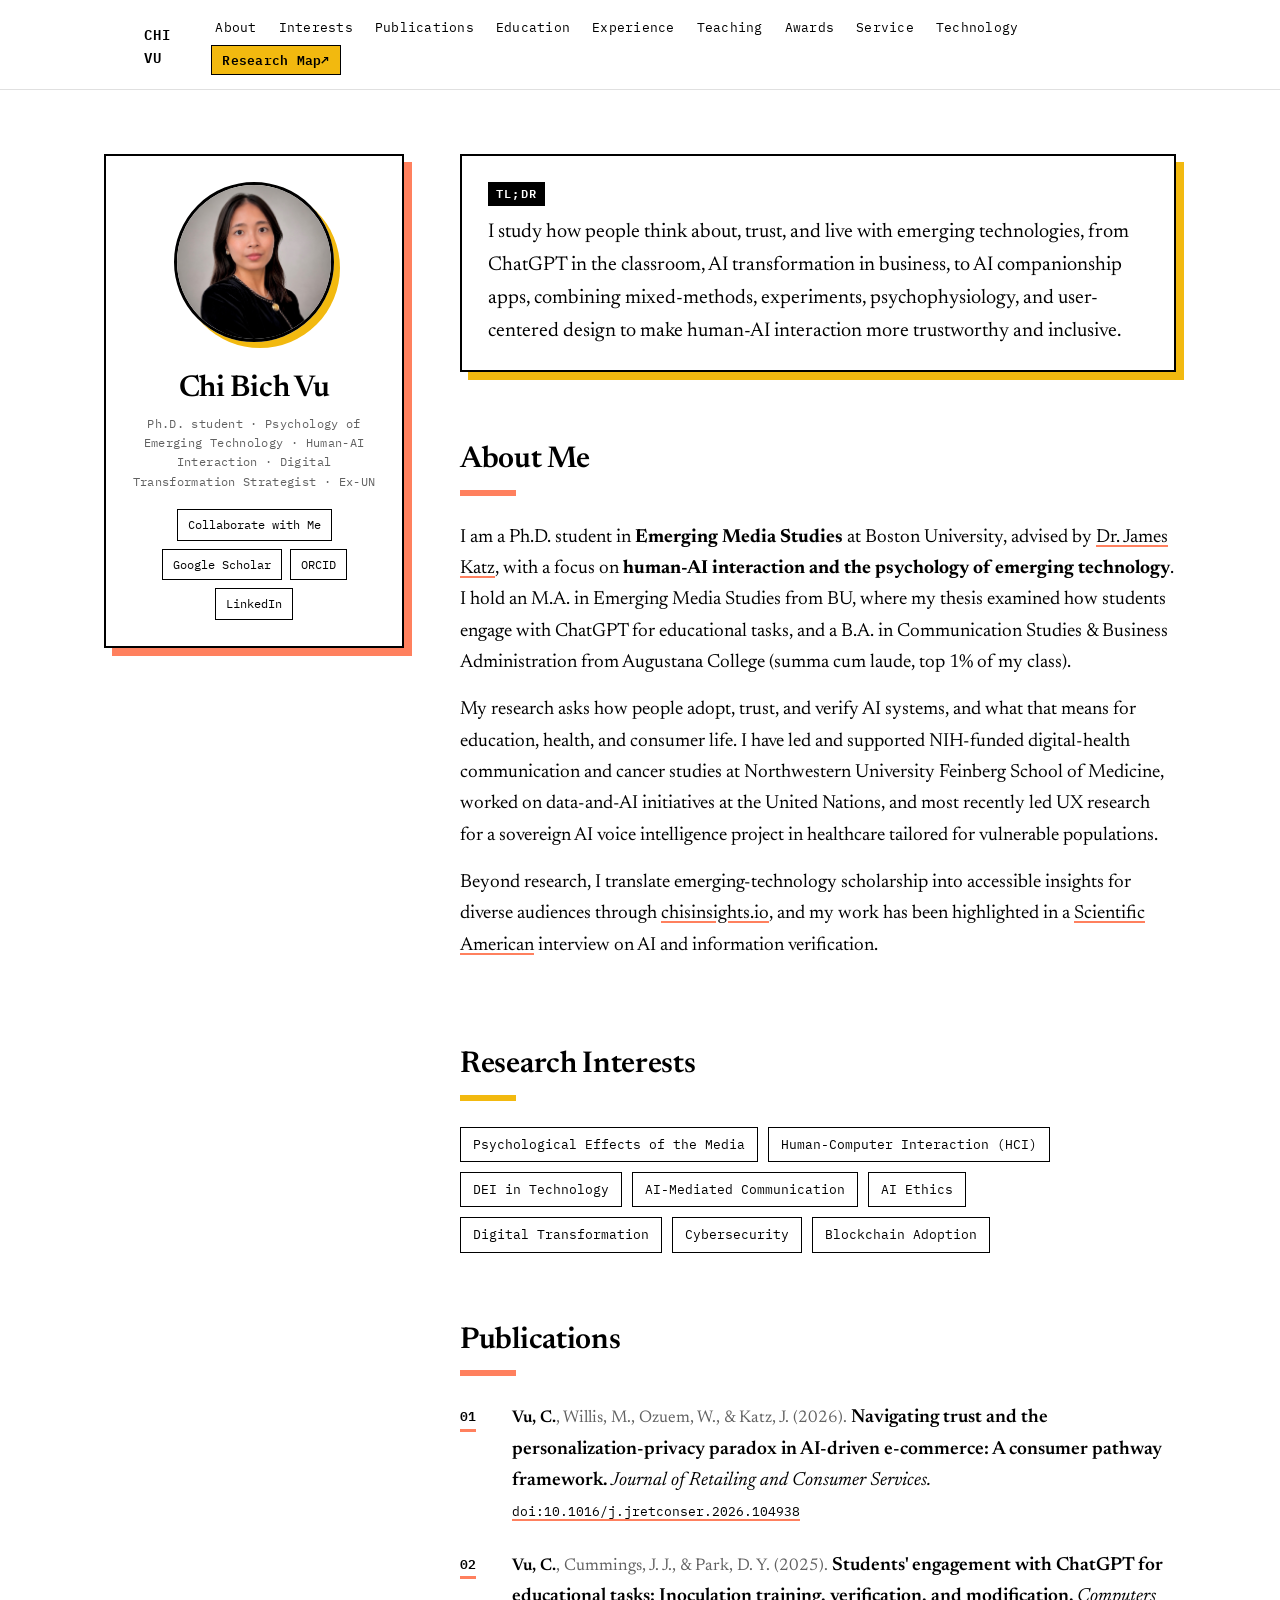
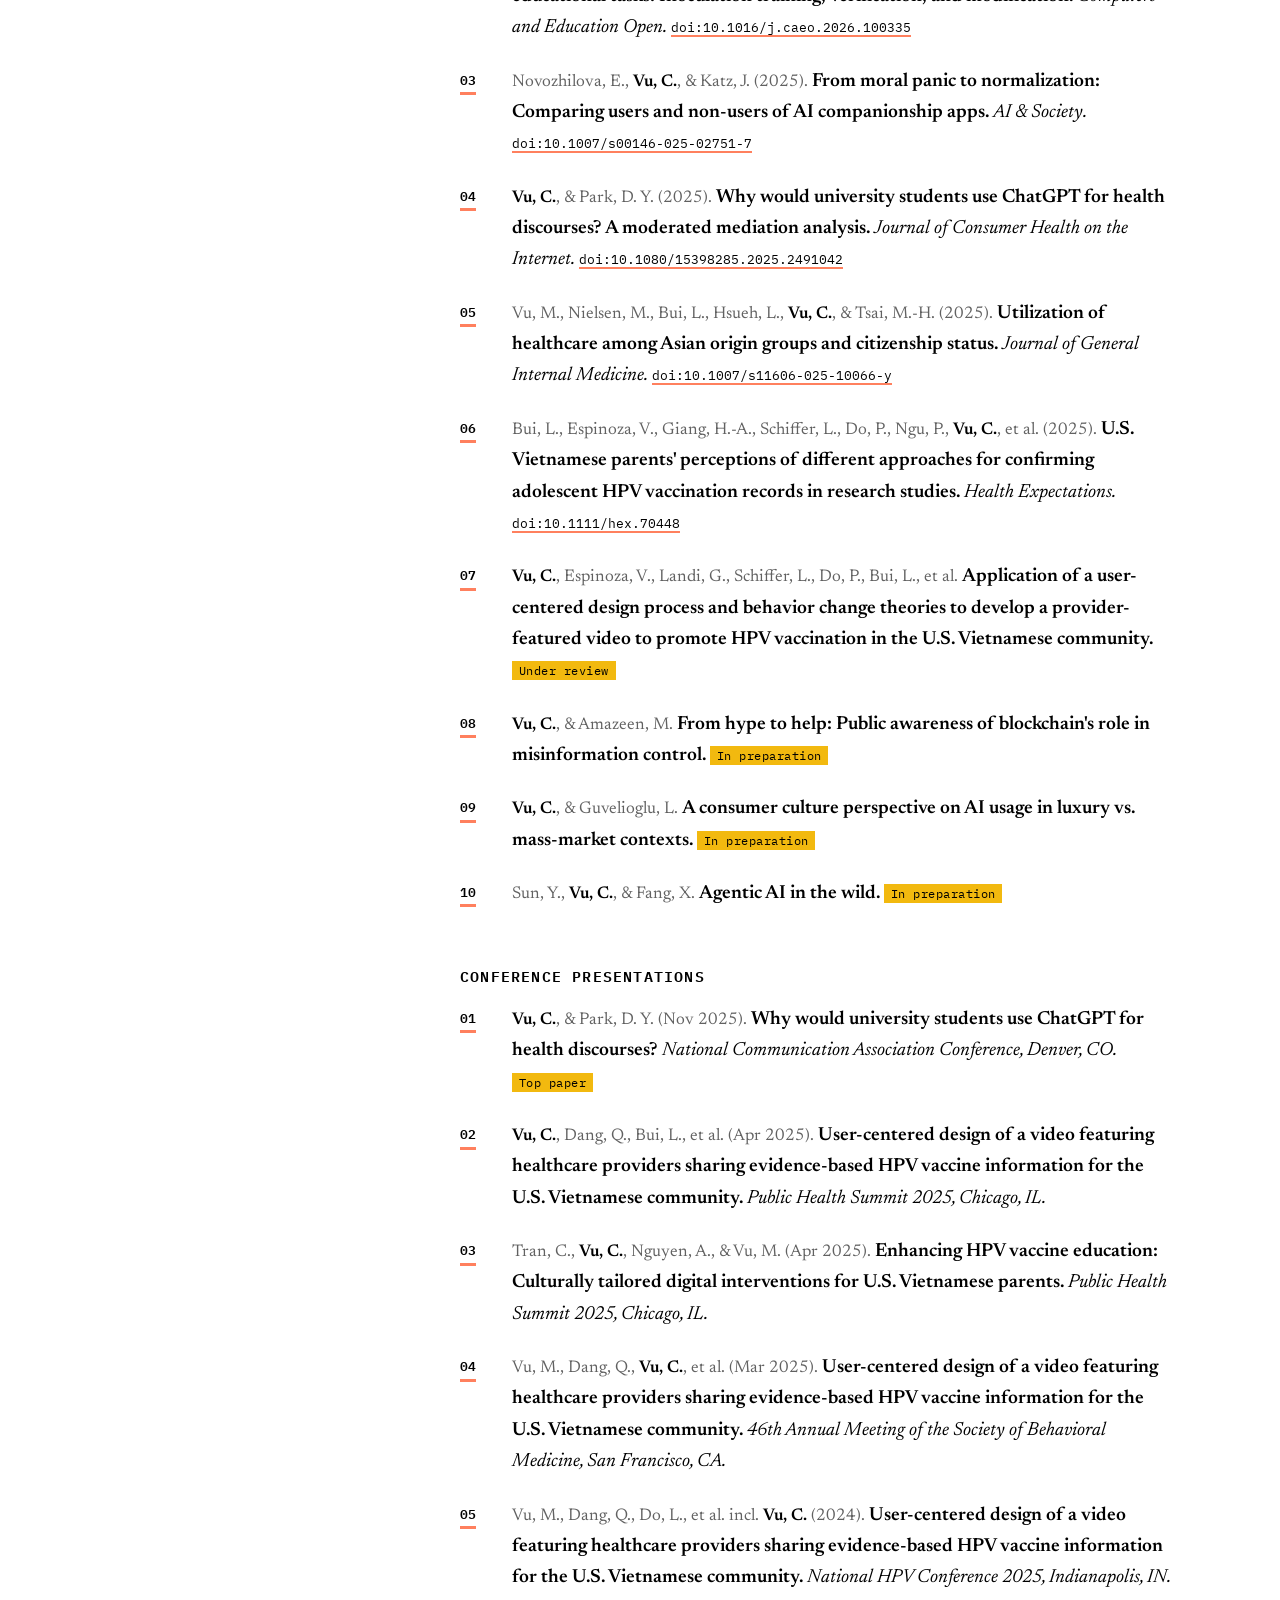
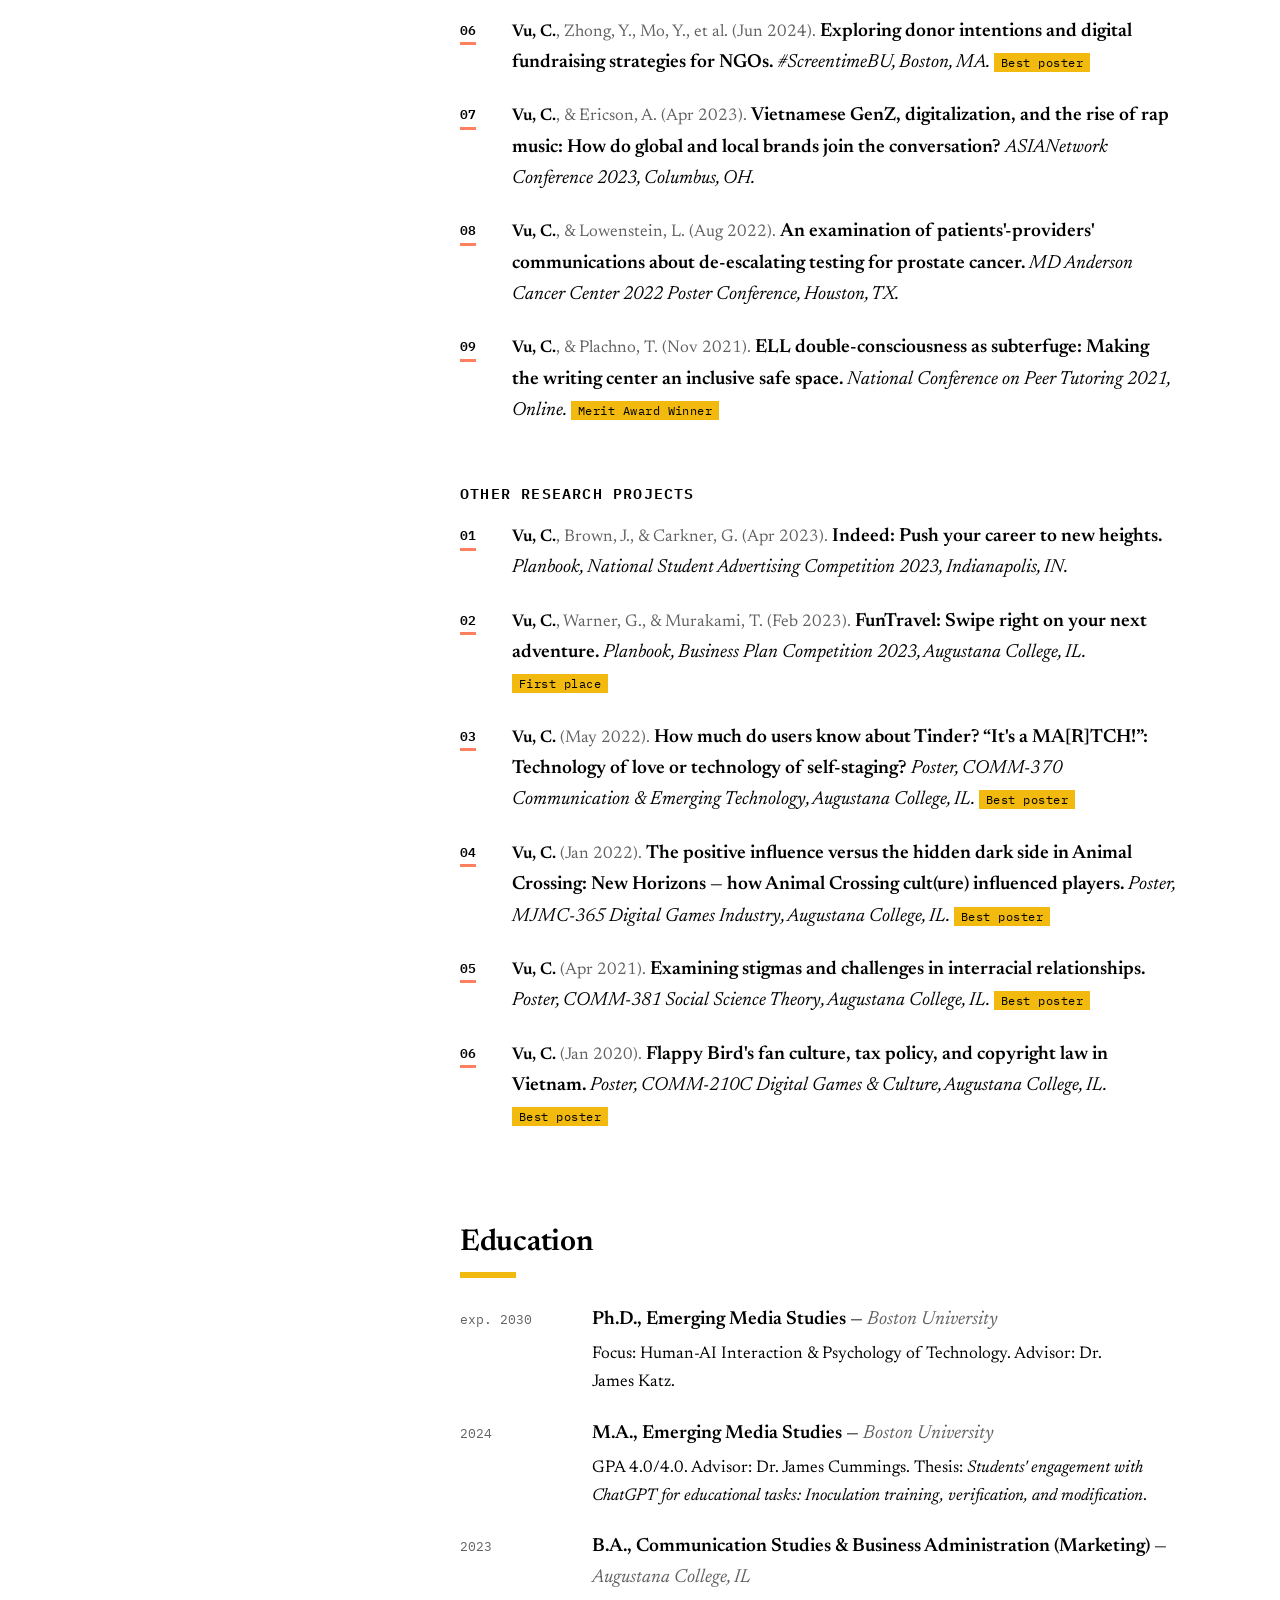
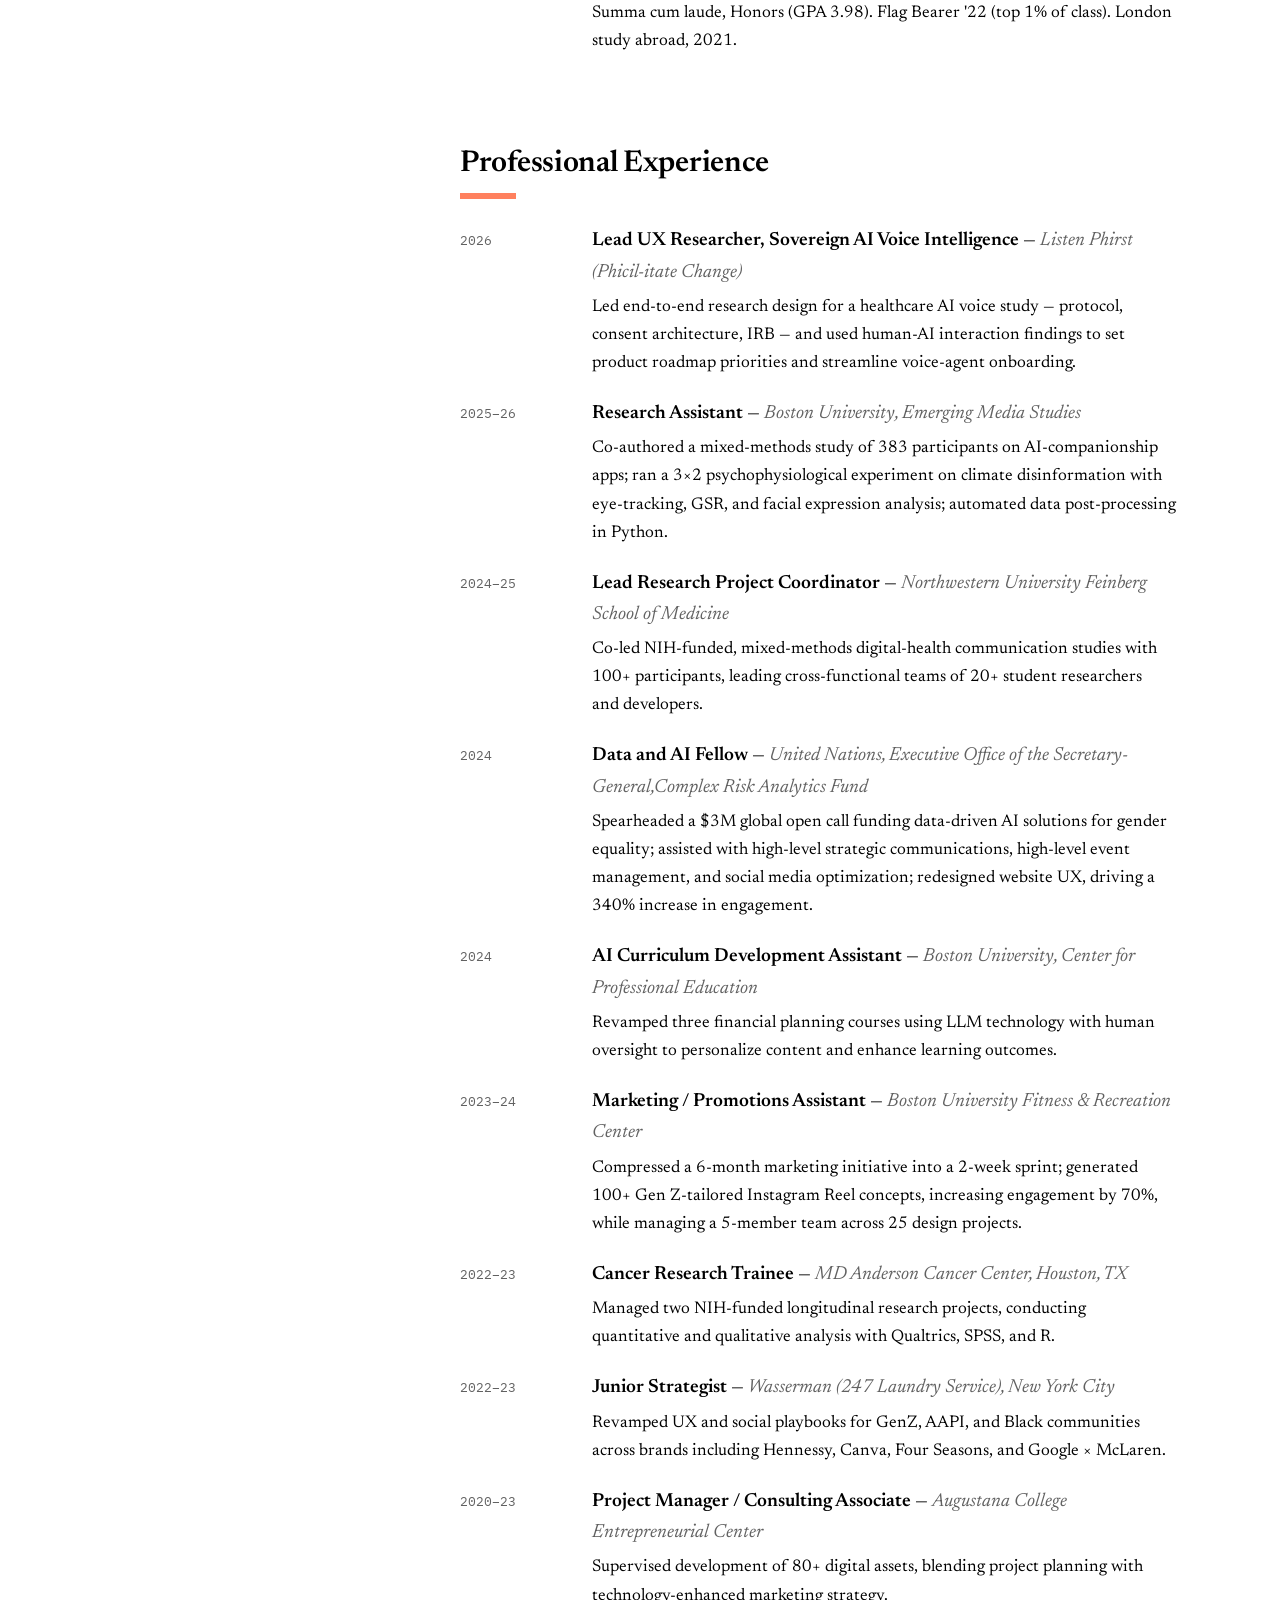
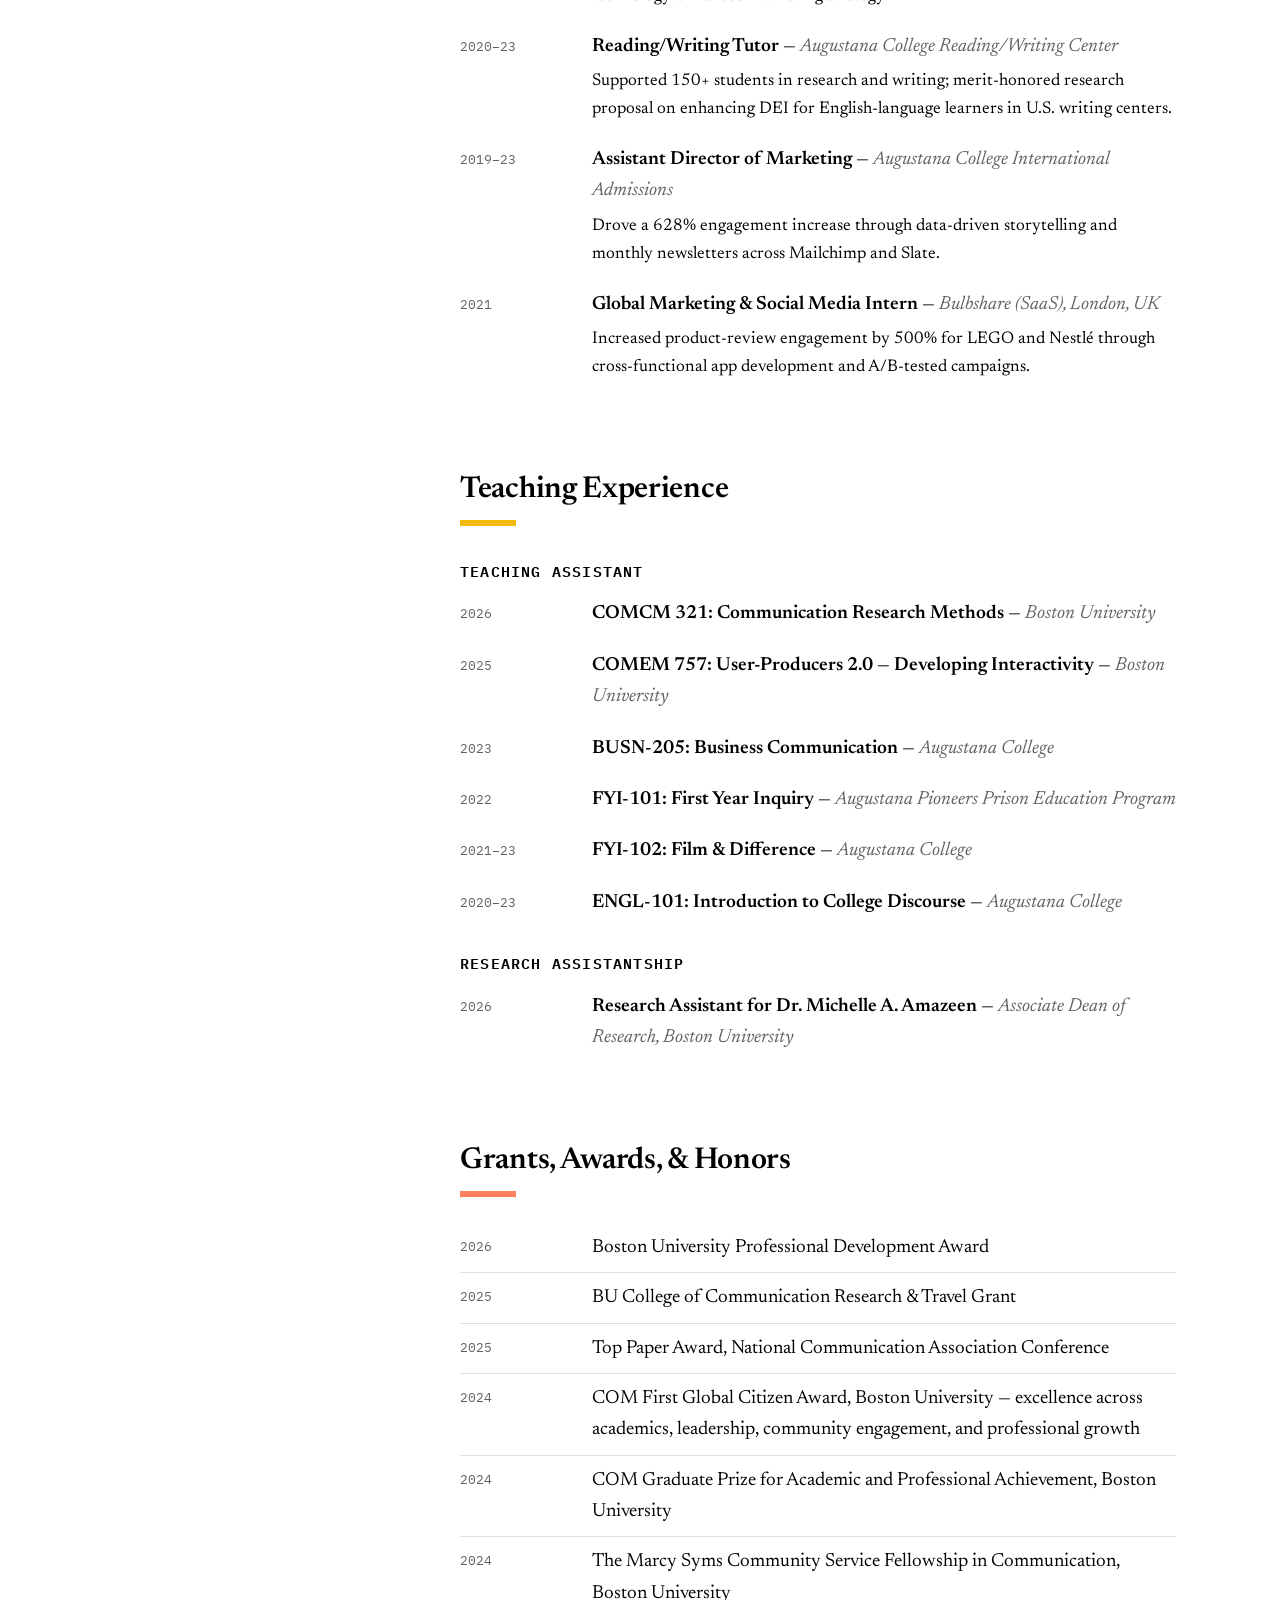
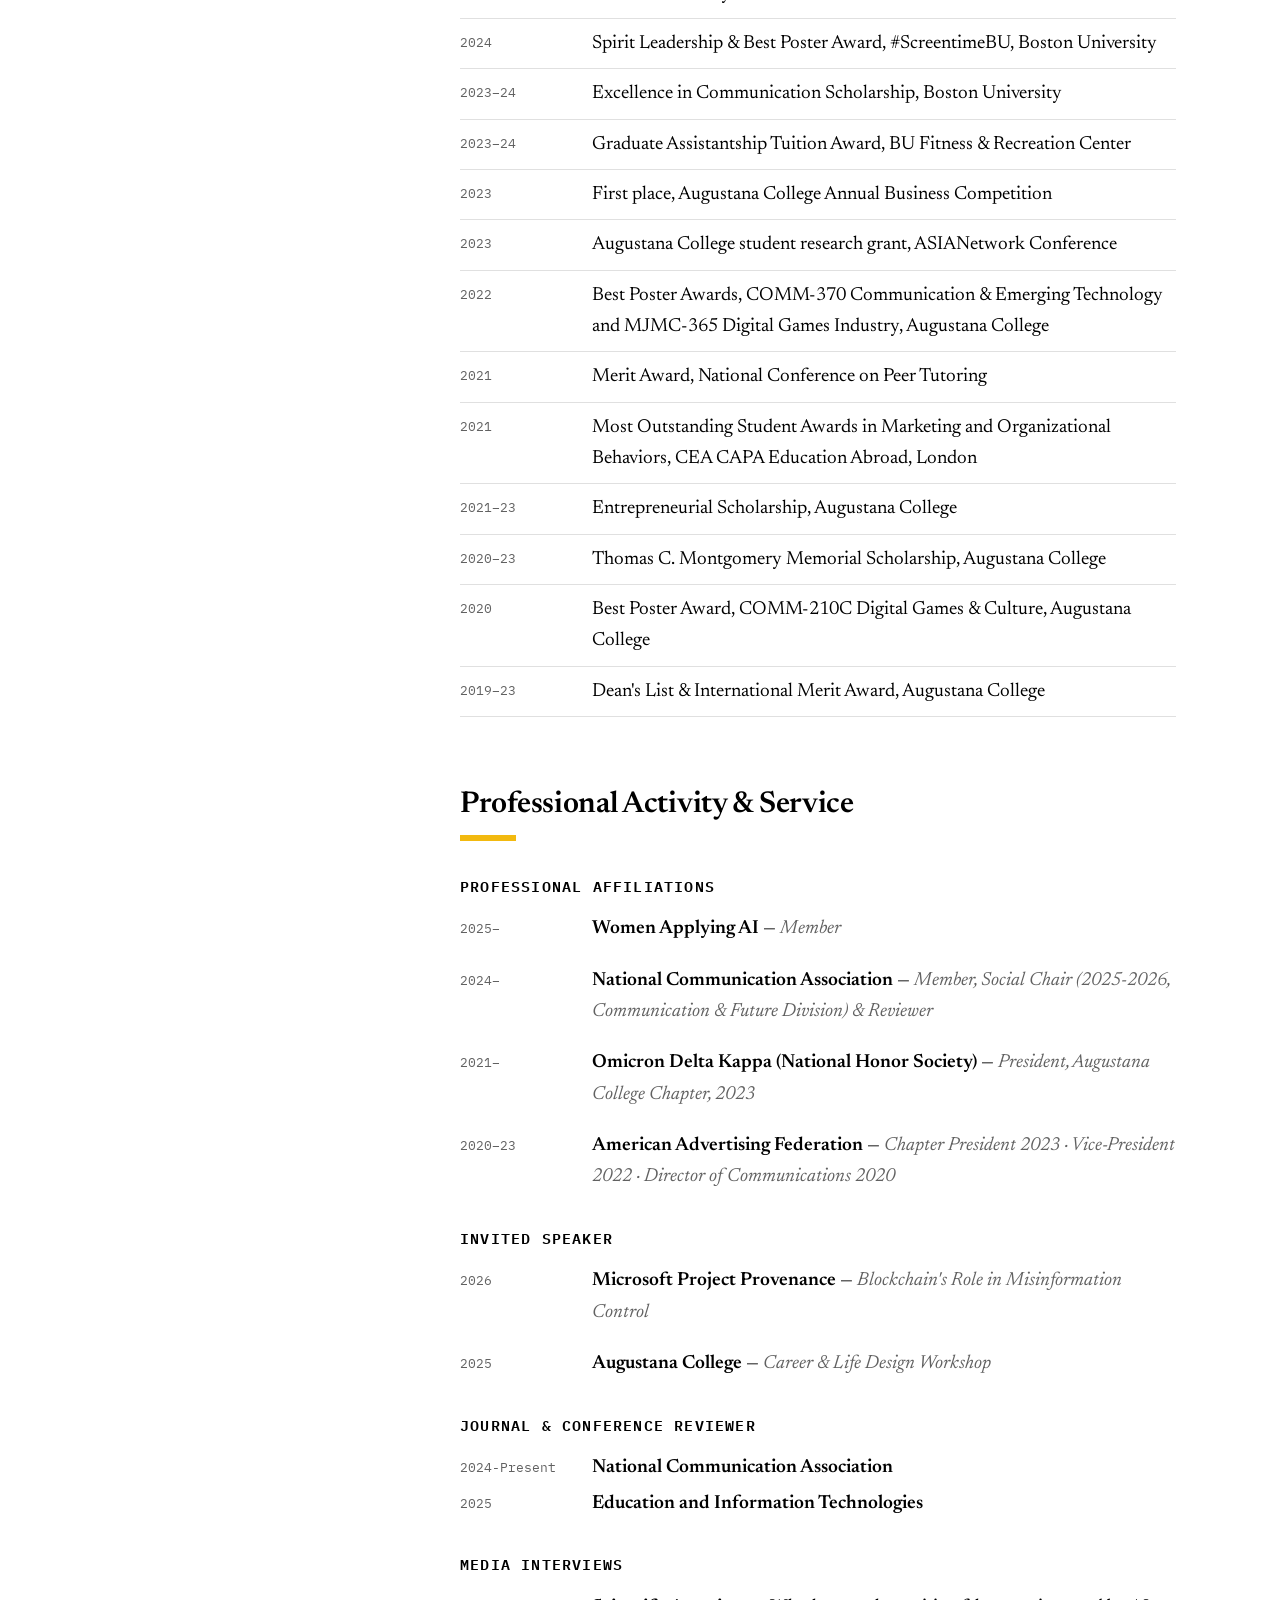
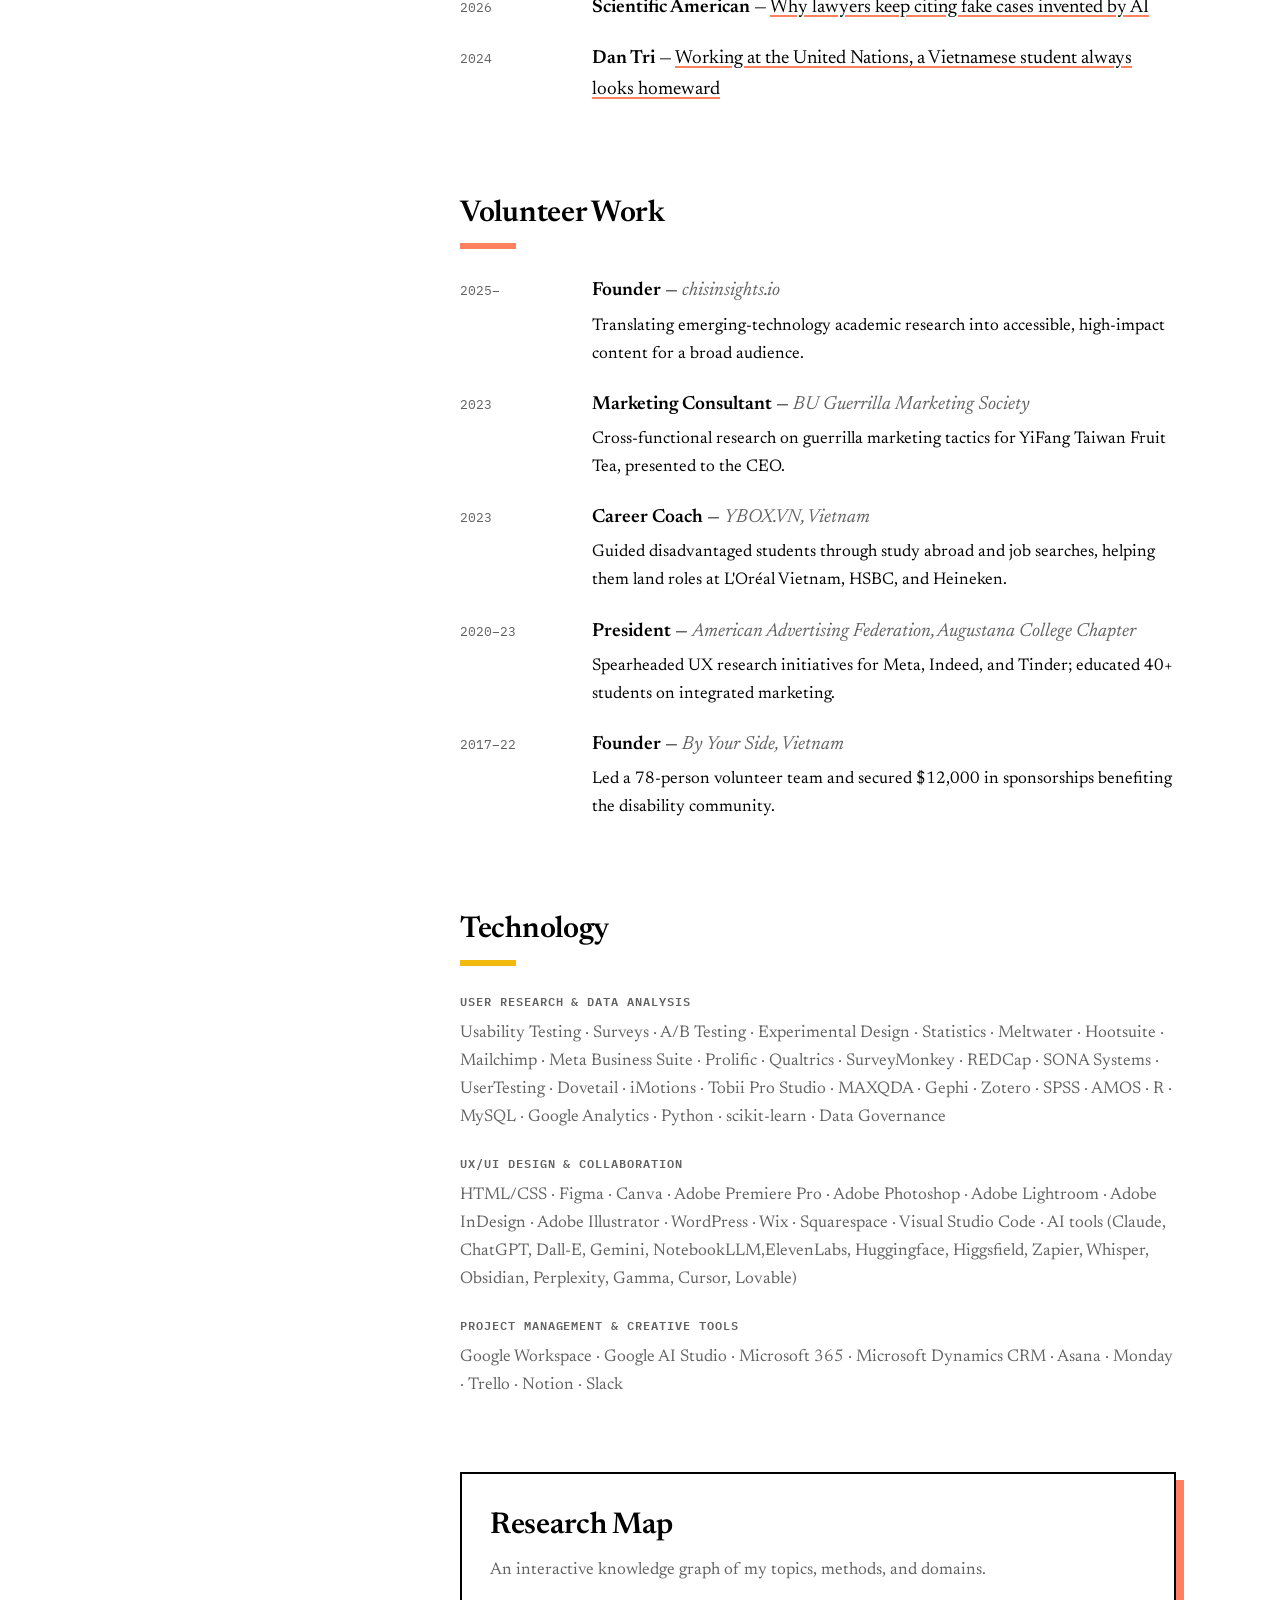
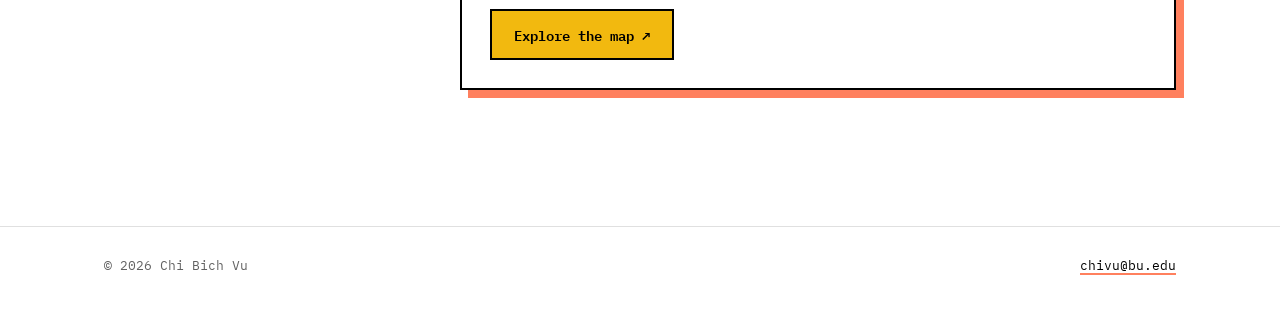
==== commit f7ad77a4: "Update title and meta descriptions for clarity; enhance research map instructions and footer email l" ====
--- a/index.html
+++ b/index.html
@@ -3,11 +3,11 @@
 <head>
   <meta charset="UTF-8">
   <meta name="viewport" content="width=device-width, initial-scale=1.0">
-  <title>Chi Bich Vu — Emerging Media Studies, Boston University</title>
+  <title>Chi Bich Vu | Emerging Media Studies Scholar</title>
   <meta name="description" content="Chi Bich Vu is a Ph.D. student in Emerging Media Studies at Boston University researching human-AI interaction, the psychology of technology, and AI-mediated communication.">
   <meta name="theme-color" content="#000000">
   <meta property="og:type" content="website">
-  <meta property="og:title" content="Chi Bich Vu — Emerging Media Studies, Boston University">
+  <meta property="og:title" content="Chi Bich Vu | Emerging Media Studies Scholar">
   <meta property="og:description" content="Ph.D. student researching human-AI interaction, the psychology of technology, and AI-mediated communication.">
   <meta property="og:url" content="https://chibichvu.github.io/">
   <meta property="og:image" content="https://chibichvu.github.io/assets/img/profile.jpg">
@@ -34,7 +34,7 @@
       <a href="#awards">Awards</a>
       <a href="#service">Service</a>
       <a href="#technology">Technology</a>
-      <a class="nav-cta" href="research-map.html">Research Map ↗</a>
+      <a class="nav-cta" href="research-map.html">Research Map↗</a>
     </div>
   </nav>
 </header>
@@ -48,7 +48,7 @@
     <h1>Chi Bich Vu</h1>
     <p class="role">Ph.D. student · Psychology of Emerging Technology · Human-AI Interaction · Digital Transformation Strategist · Ex-UN</p>
     <div class="social-row">
-      <a href="mailto:chivu@bu.edu" target="_blank" rel="noopener">Email</a>
+      <a href="mailto:chivu@bu.edu" target="_blank" rel="noopener">Collaborate with Me</a>
       <a href="https://scholar.google.com/citations?user=-4NIsoAAAAAJ&amp;hl=en" target="_blank" rel="noopener">Google Scholar</a>
       <a href="https://orcid.org/0009-0005-4512-0860" target="_blank" rel="noopener">ORCID</a>
       <a href="https://www.linkedin.com/in/chibichvu/" target="_blank" rel="noopener noreferrer">LinkedIn</a>
@@ -59,7 +59,7 @@
 
   <div class="tldr">
     <p class="label">TL;DR</p>
-    <p>I study how people think about, trust, and live with emerging technologies — from ChatGPT in the classroom, AI transformation in business, to AI companionship apps — combining experiments, psychophysiology, and user-centered design to make human-AI interaction more trustworthy and inclusive.</p>
+    <p>I study how people think about, trust, and live with emerging technologies, from ChatGPT in the classroom, AI transformation in business, to AI companionship apps, combining mixed-methods, experiments, psychophysiology, and user-centered design to make human-AI interaction more trustworthy and inclusive.</p>
   </div>
 
   <!-- ================= ABOUT ================= -->
@@ -68,7 +68,7 @@
     <div class="h2-rule"></div>
     <p>I am a Ph.D. student in <strong>Emerging Media Studies</strong> at Boston University, advised by <a href="https://scholar.google.com/citations?user=JRrLuwYAAAAJ&hl=en" target="_blank" rel="noopener">Dr. James Katz</a>, with a focus on <strong>human-AI interaction and the psychology of emerging technology</strong>. I hold an M.A. in Emerging Media Studies from BU, where my thesis examined how students engage with ChatGPT for educational tasks, and a B.A. in Communication Studies &amp; Business Administration from Augustana College (summa cum laude, top 1% of my class).</p>
     <p>My research asks how people adopt, trust, and verify AI systems, and what that means for education, health, and consumer life. I have led and supported NIH-funded digital-health communication and cancer studies at Northwestern University Feinberg School of Medicine, worked on data-and-AI initiatives at the United Nations, and most recently led UX research for a sovereign AI voice intelligence project in healthcare tailored for vulnerable populations.</p>
-    <p>Beyond research, I translate emerging-technology scholarship into accessible insights through <a href="https://chisinsights.io" target="_blank" rel="noopener">chisinsights.io</a>, and my work has been highlighted in a <a href="https://www.scientificamerican.com/article/why-lawyers-keep-citing-fake-cases-invented-by-ai/" target="_blank" rel="noopener">Scientific American</a> interview on AI and information verification.</p>
+    <p>Beyond research, I translate emerging-technology scholarship into accessible insights for diverse audiences through <a href="https://www.instagram.com/chisinsights.io/" target="_blank" rel="noopener">chisinsights.io</a>, and my work has been highlighted in a <a href="https://www.scientificamerican.com/article/why-lawyers-keep-citing-fake-cases-invented-by-ai/" target="_blank" rel="noopener">Scientific American</a> interview on AI and information verification.</p>
   </section>
 
   <!-- ================= RESEARCH INTERESTS ================= -->
@@ -183,6 +183,7 @@
         <span class="authors"><span class="me">Vu, C.</span>, Zhong, Y., Mo, Y., et al. (Jun 2024).</span>
         <span class="title">Exploring donor intentions and digital fundraising strategies for NGOs.</span>
         <span class="venue">#ScreentimeBU, Boston, MA.</span>
+        <span class="pub-status">Best poster</span>
       </li>
       <li>
         <span class="authors"><span class="me">Vu, C.</span>, &amp; Ericson, A. (Apr 2023).</span>
@@ -198,6 +199,7 @@
         <span class="authors"><span class="me">Vu, C.</span>, &amp; Plachno, T. (Nov 2021).</span>
         <span class="title">ELL double-consciousness as subterfuge: Making the writing center an inclusive safe space.</span>
         <span class="venue">National Conference on Peer Tutoring 2021, Online.</span>
+         <span class="pub-status">Merit Award Winner</span>
       </li>
     </ol>
 
@@ -212,26 +214,31 @@
         <span class="authors"><span class="me">Vu, C.</span>, Warner, G., &amp; Murakami, T. (Feb 2023).</span>
         <span class="title">FunTravel: Swipe right on your next adventure.</span>
         <span class="venue">Planbook, Business Plan Competition 2023, Augustana College, IL.</span>
+        <span class="pub-status">First place</span>
       </li>
       <li>
         <span class="authors"><span class="me">Vu, C.</span> (May 2022).</span>
         <span class="title">How much do users know about Tinder? “It's a MA[R]TCH!”: Technology of love or technology of self-staging?</span>
         <span class="venue">Poster, COMM-370 Communication &amp; Emerging Technology, Augustana College, IL.</span>
+        <span class="pub-status">Best poster</span>
       </li>
       <li>
         <span class="authors"><span class="me">Vu, C.</span> (Jan 2022).</span>
         <span class="title">The positive influence versus the hidden dark side in Animal Crossing: New Horizons — how Animal Crossing cult(ure) influenced players.</span>
         <span class="venue">Poster, MJMC-365 Digital Games Industry, Augustana College, IL.</span>
+        <span class="pub-status">Best poster</span>
       </li>
       <li>
         <span class="authors"><span class="me">Vu, C.</span> (Apr 2021).</span>
         <span class="title">Examining stigmas and challenges in interracial relationships.</span>
         <span class="venue">Poster, COMM-381 Social Science Theory, Augustana College, IL.</span>
+        <span class="pub-status">Best poster</span>
       </li>
       <li>
         <span class="authors"><span class="me">Vu, C.</span> (Jan 2020).</span>
         <span class="title">Flappy Bird's fan culture, tax policy, and copyright law in Vietnam.</span>
         <span class="venue">Poster, COMM-210C Digital Games &amp; Culture, Augustana College, IL.</span>
+        <span class="pub-status">Best poster</span>
       </li>
     </ol>
   </section>
@@ -320,7 +327,7 @@
       <div class="when">2022–23</div>
       <div class="what">
         <strong>Junior Strategist</strong> — <span class="org">Wasserman (247 Laundry Service), New York City</span>
-        <p>Revamped UX and social playbooks for GenZ, AAPI, and Black communities across brands including Hennessy and Google × McLaren.</p>
+        <p>Revamped UX and social playbooks for GenZ, AAPI, and Black communities across brands including Hennessy, Canva, Four Seasons, and Google × McLaren.</p>
       </div>
     </div>
     <div class="entry">
@@ -426,7 +433,7 @@
     </div>
     <div class="entry">
       <div class="when">2024–</div>
-      <div class="what"><strong>National Communication Association</strong> — <span class="org">Member &amp; Reviewer</span></div>
+      <div class="what"><strong>National Communication Association</strong> — <span class="org">Member, Social Chair (2025-2026, Communication &amp; Future Division) &amp; Reviewer</span></div>
     </div>
     <div class="entry">
       <div class="when">2021–</div>
@@ -445,8 +452,10 @@
       <div class="when">2025</div>
       <div class="what"><strong>Augustana College</strong> — <span class="org">Career &amp; Life Design Workshop</span></div>
     </div>
-    <h3>Journal Reviewer</h3>
-    <div class="entry">
+    <h3>Journal &amp; Conference Reviewer</h3>
+    <div class="entry">
+      <div class="when">2024-Present</div>
+      <div class="what"><strong>National Communication Association</strong></div>
       <div class="when">2025</div>
       <div class="what"><strong>Education and Information Technologies</strong></div>
     </div>
@@ -512,11 +521,11 @@
     </div>
     <div class="tech-group">
       <p class="tech-label">UX/UI Design &amp; Collaboration</p>
-      <p>HTML/CSS · Figma · Canva · Adobe Photoshop · Illustrator · InDesign · Lightroom · Premiere Pro · WordPress · Wix · Squarespace · Visual Studio Code</p>
+      <p>HTML/CSS · Figma · Canva · Adobe Premiere Pro · Adobe Photoshop · Adobe Lightroom · Adobe InDesign · Adobe Illustrator · WordPress · Wix · Squarespace · Visual Studio Code · AI tools (Claude, ChatGPT, Dall-E, Gemini, NotebookLLM,ElevenLabs, Huggingface, Higgsfield, Zapier, Whisper, Obsidian, Perplexity, Gamma, Cursor, Lovable)</p>
     </div>
     <div class="tech-group">
       <p class="tech-label">Project Management &amp; Creative Tools</p>
-      <p>Google Workspace · Google Antigravity · Google AI Studio · Gemini · Microsoft 365 · Microsoft Dynamics CRM · Asana · Monday · Trello · Notion · Slack</p>
+      <p>Google Workspace · Google AI Studio · Microsoft 365 · Microsoft Dynamics CRM · Asana · Monday · Trello · Notion · Slack</p>
     </div>
   </section>
 
@@ -524,7 +533,7 @@
   <div class="map-teaser">
     <div>
       <h2>Research Map</h2>
-      <p>An interactive knowledge graph of my topics, methods, collaborators, and domains.</p>
+      <p>An interactive knowledge graph of my topics, methods, and domains.</p>
     </div>
     <a class="btn" href="research-map.html">Explore the map ↗</a>
   </div>
@@ -536,7 +545,7 @@
 <footer class="site-footer">
   <div class="foot-inner">
     <span>© 2026 Chi Bich Vu</span>
-    <span><a href="mailto:chivu@bu.edu">chivu@bu.edu</a></span>
+    <span><a href="mailto:chivu@bu.edu" target="_blank" rel="noopener">chivu@bu.edu</a></span>
   </div>
 </footer>
 
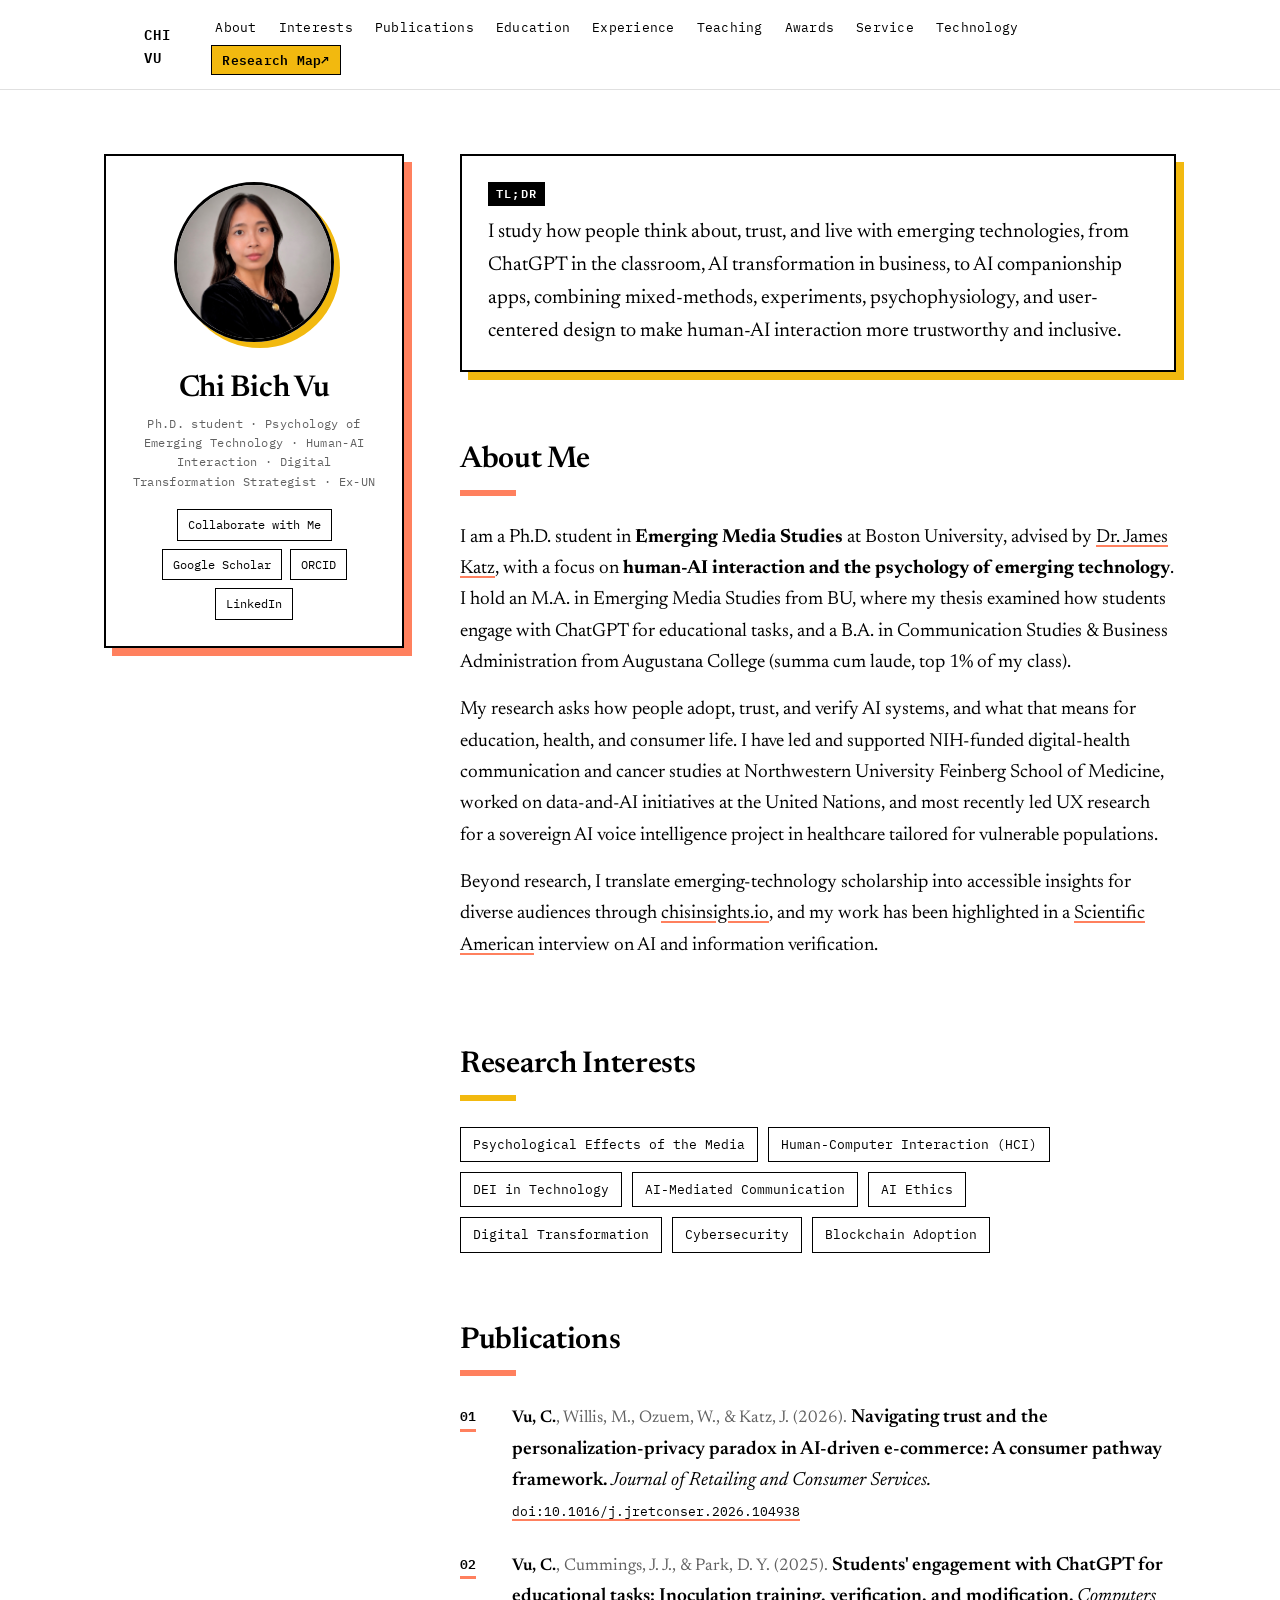
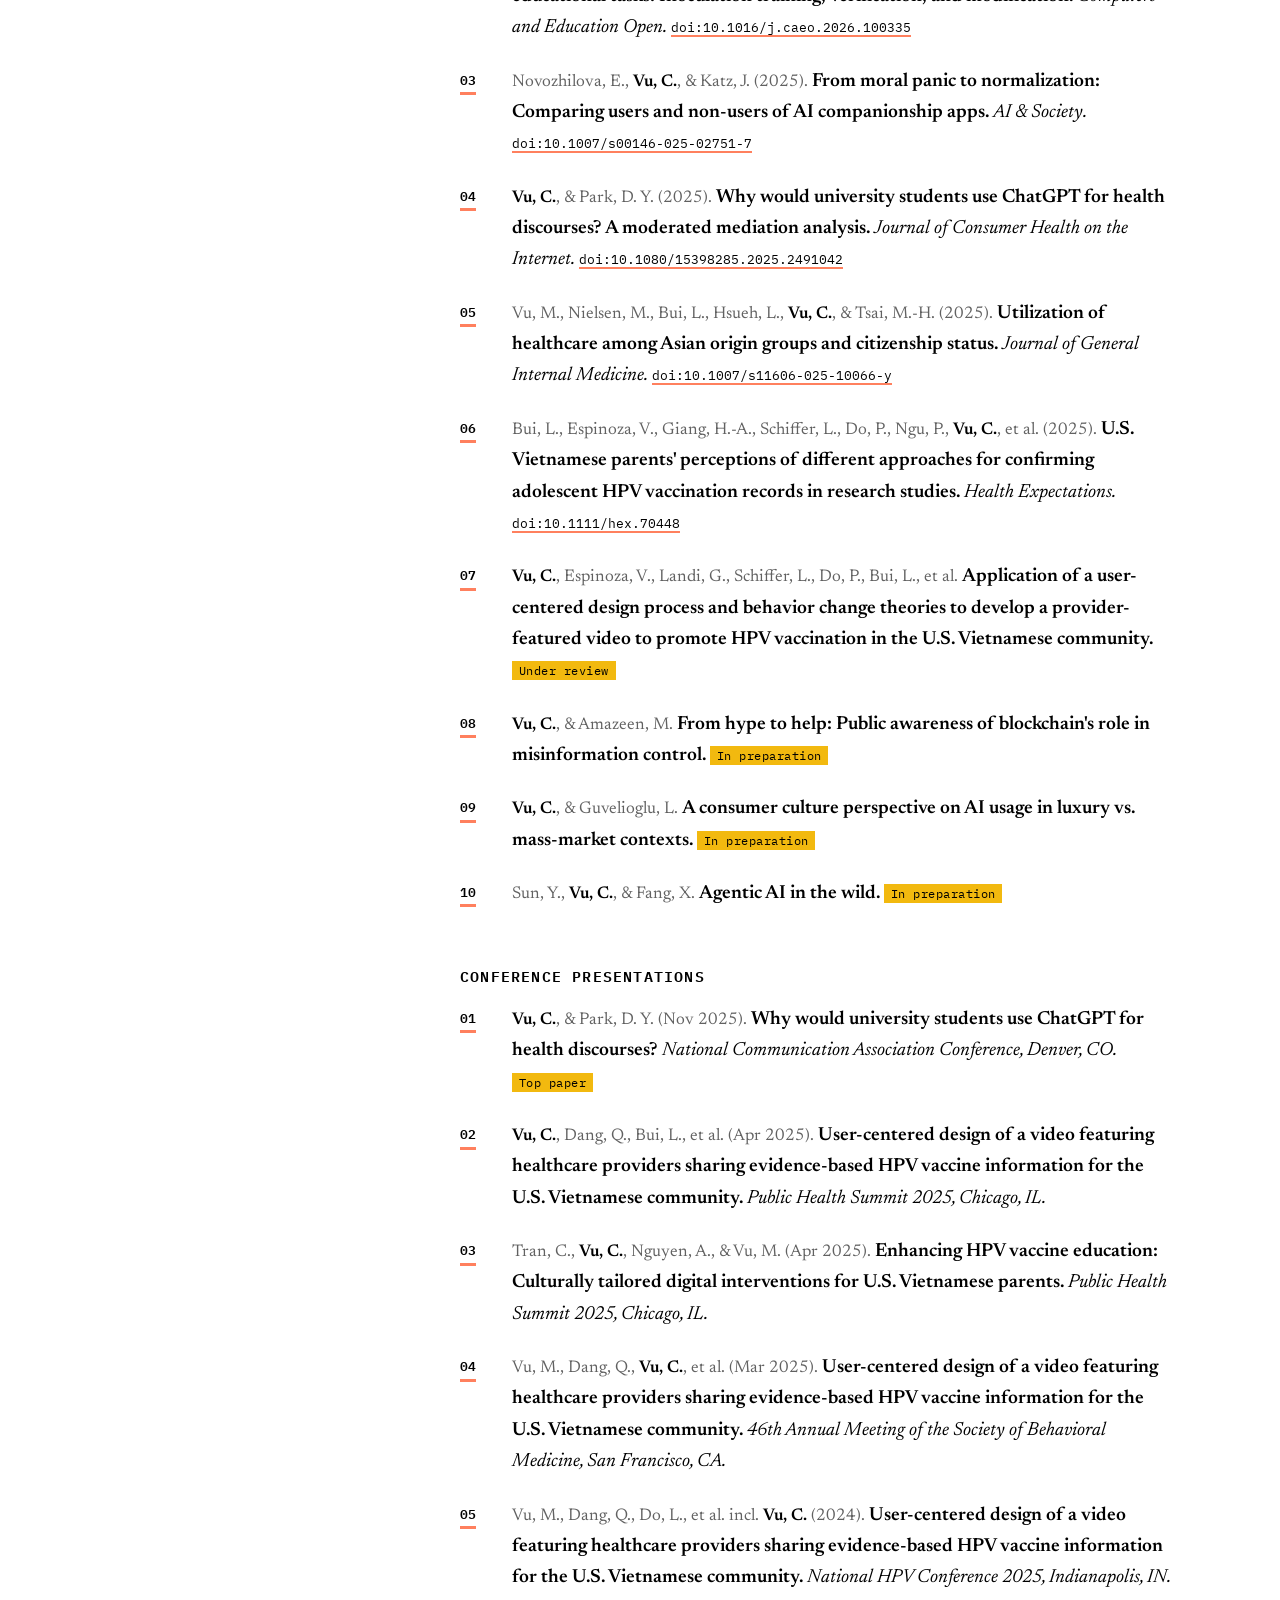
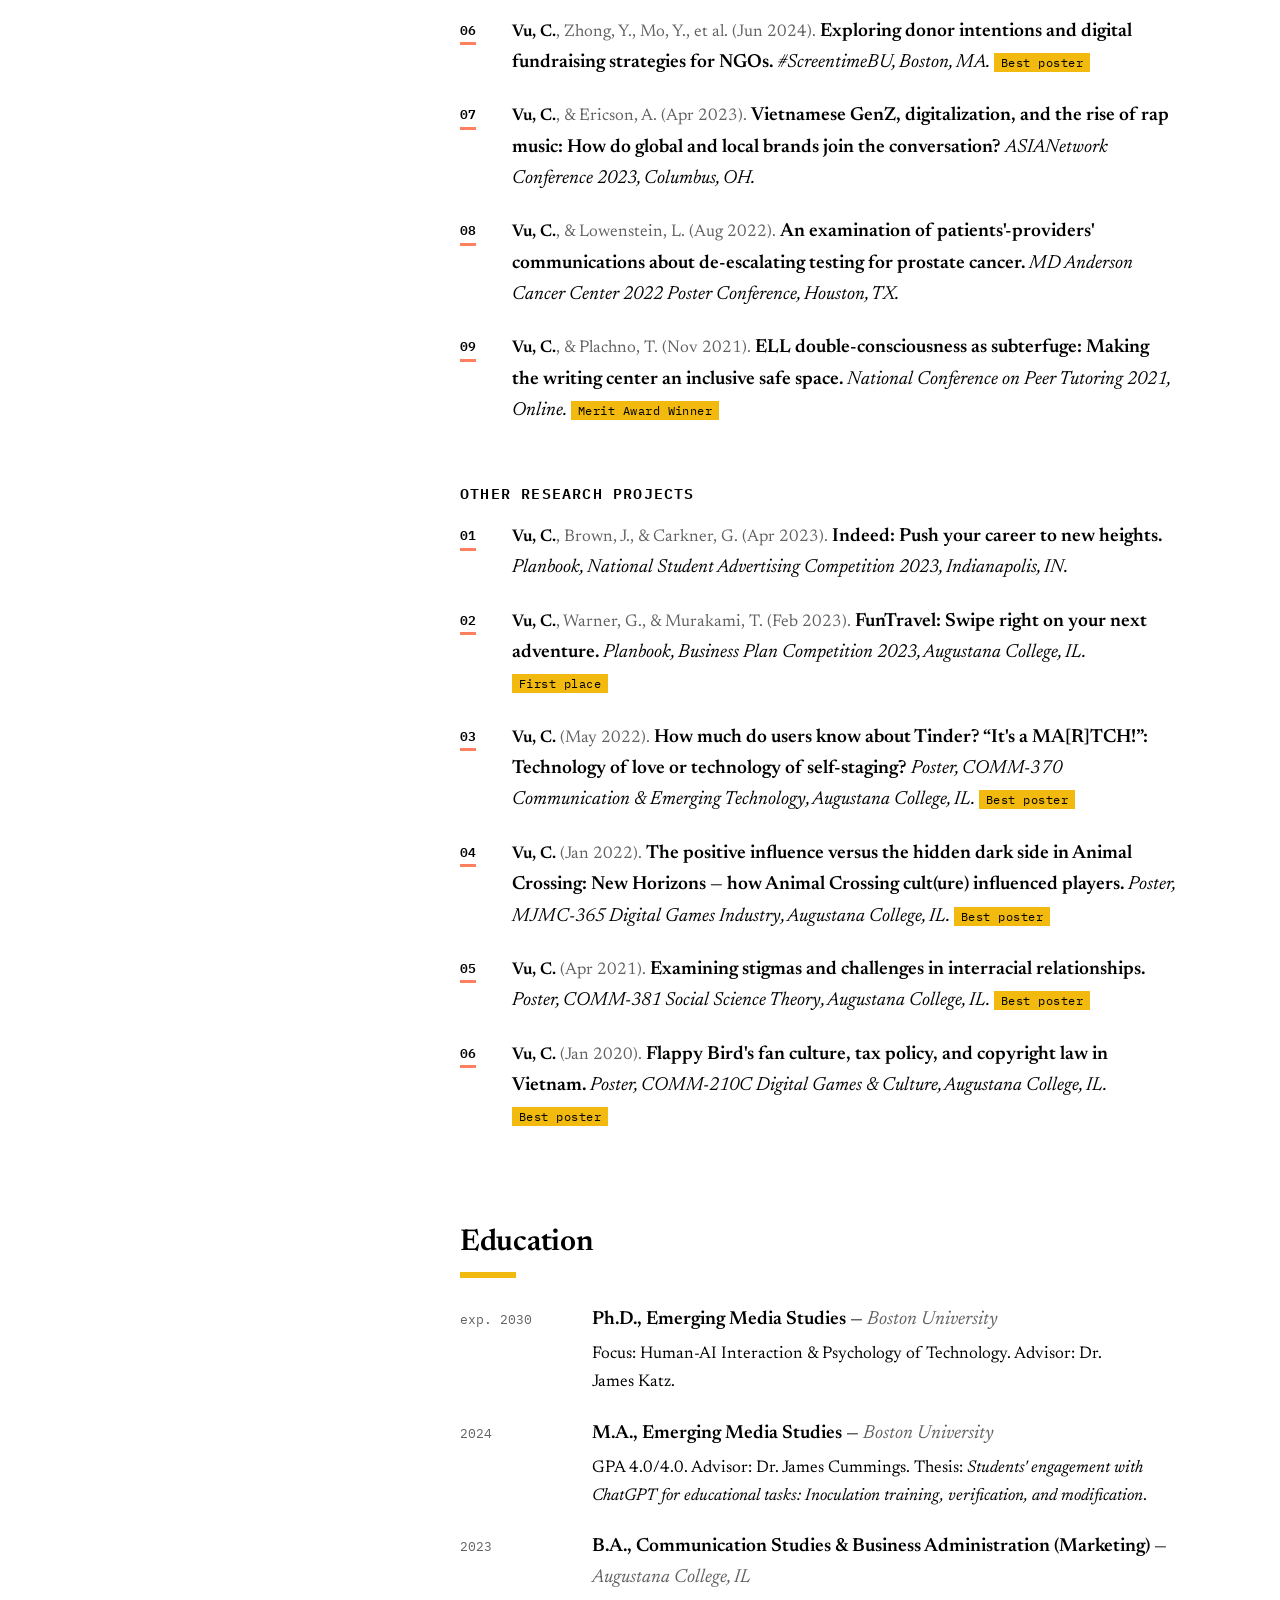
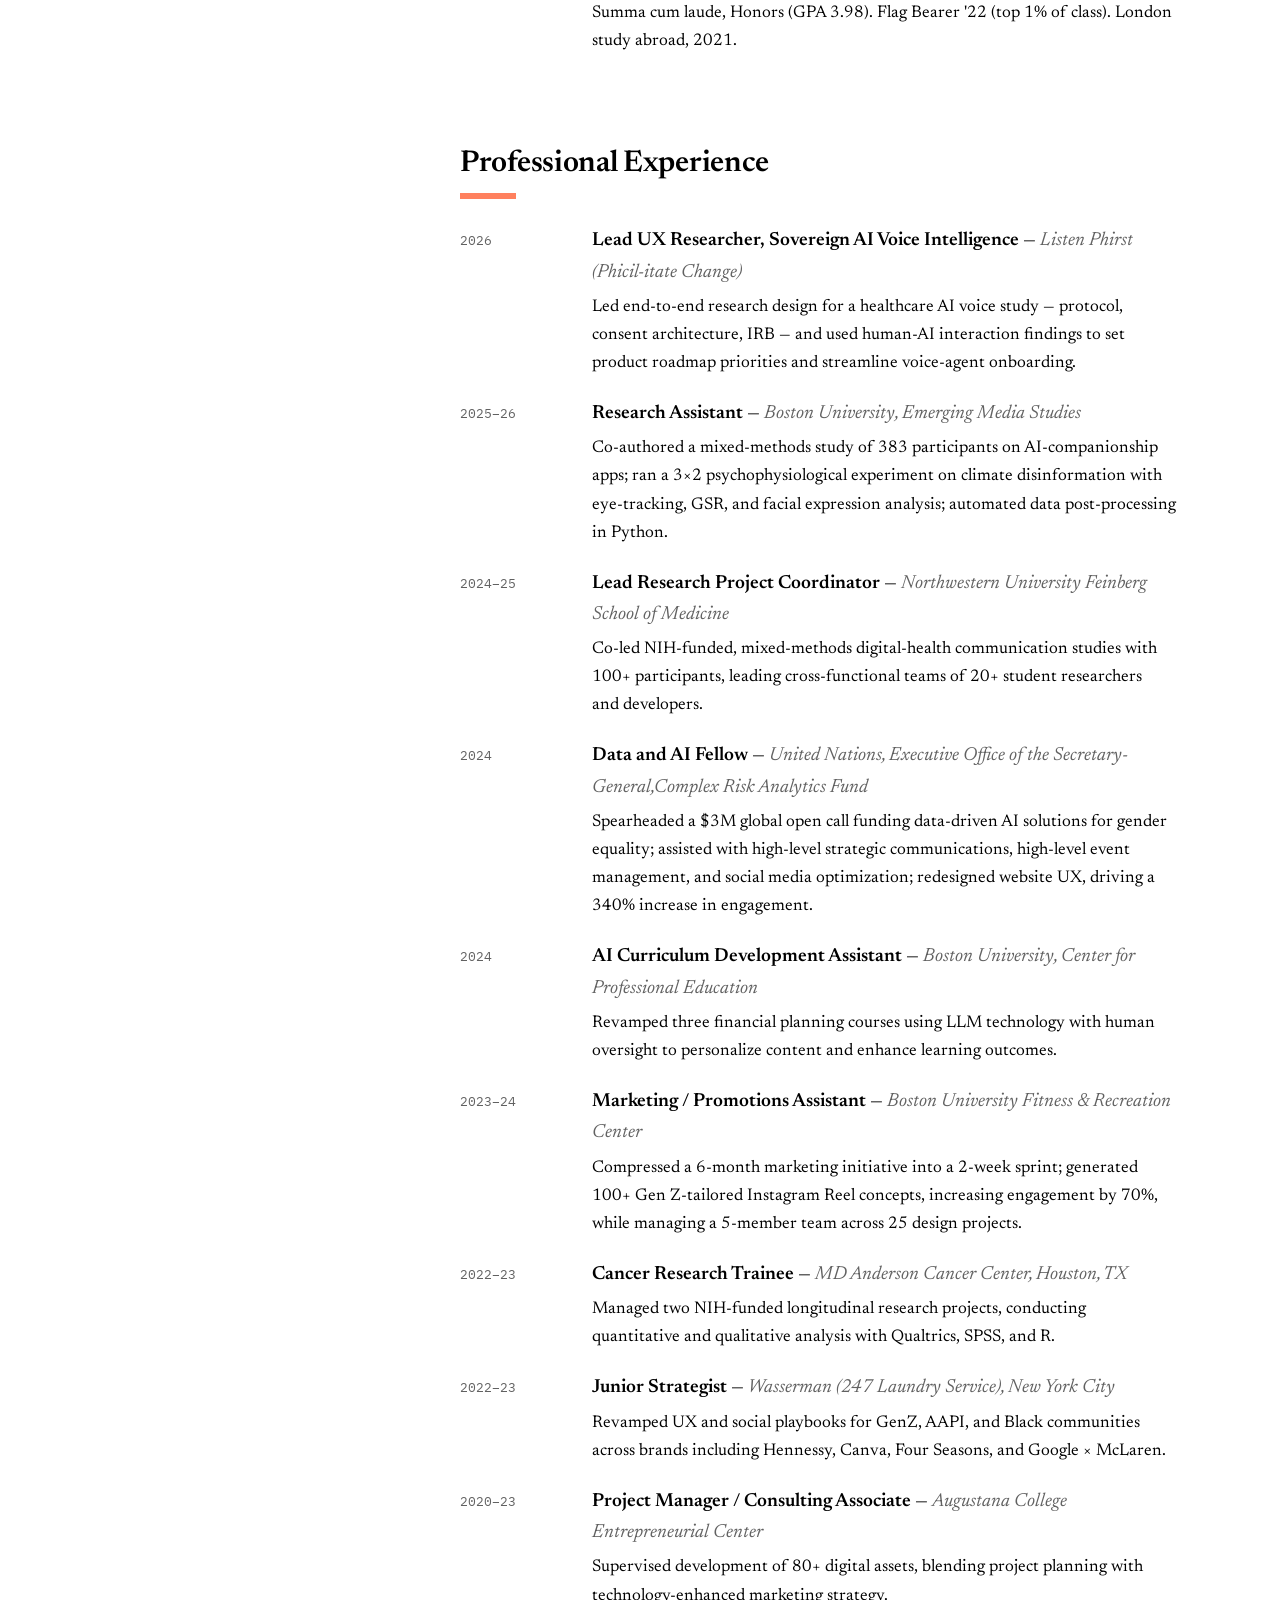
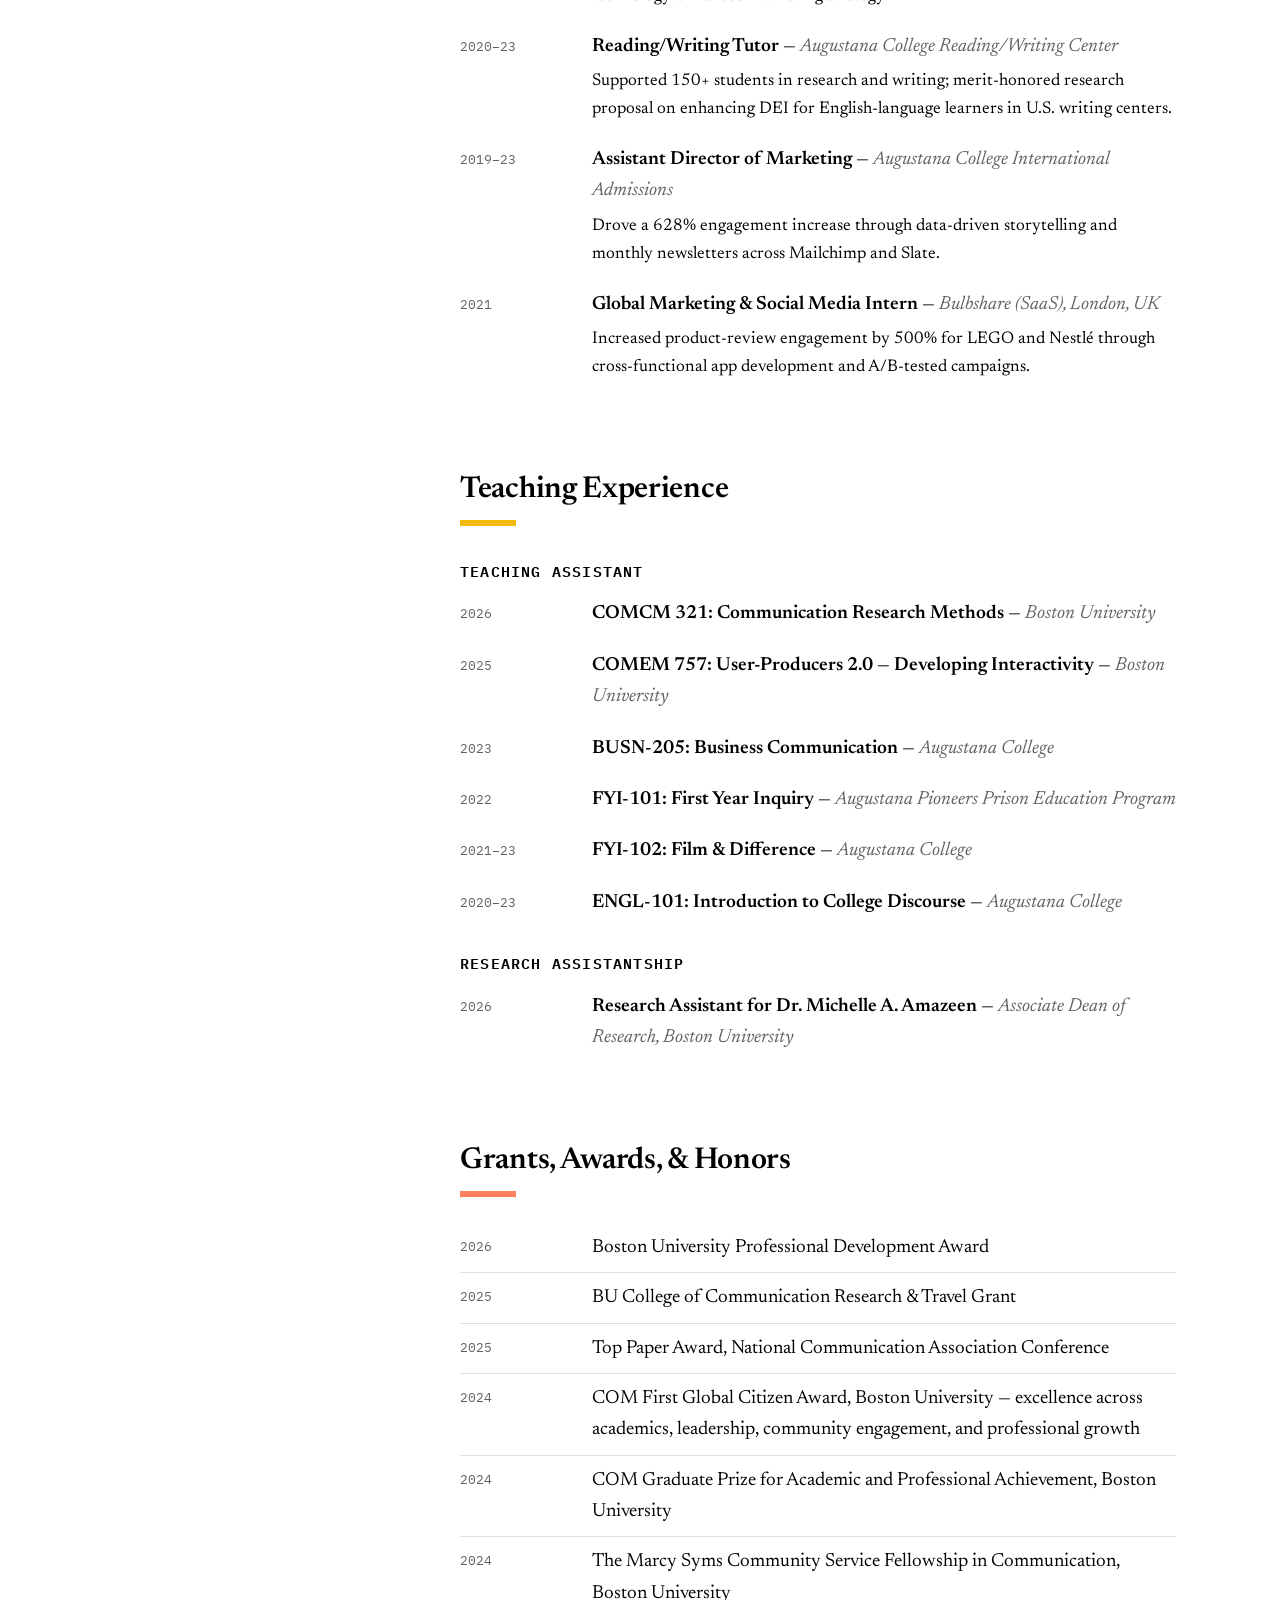
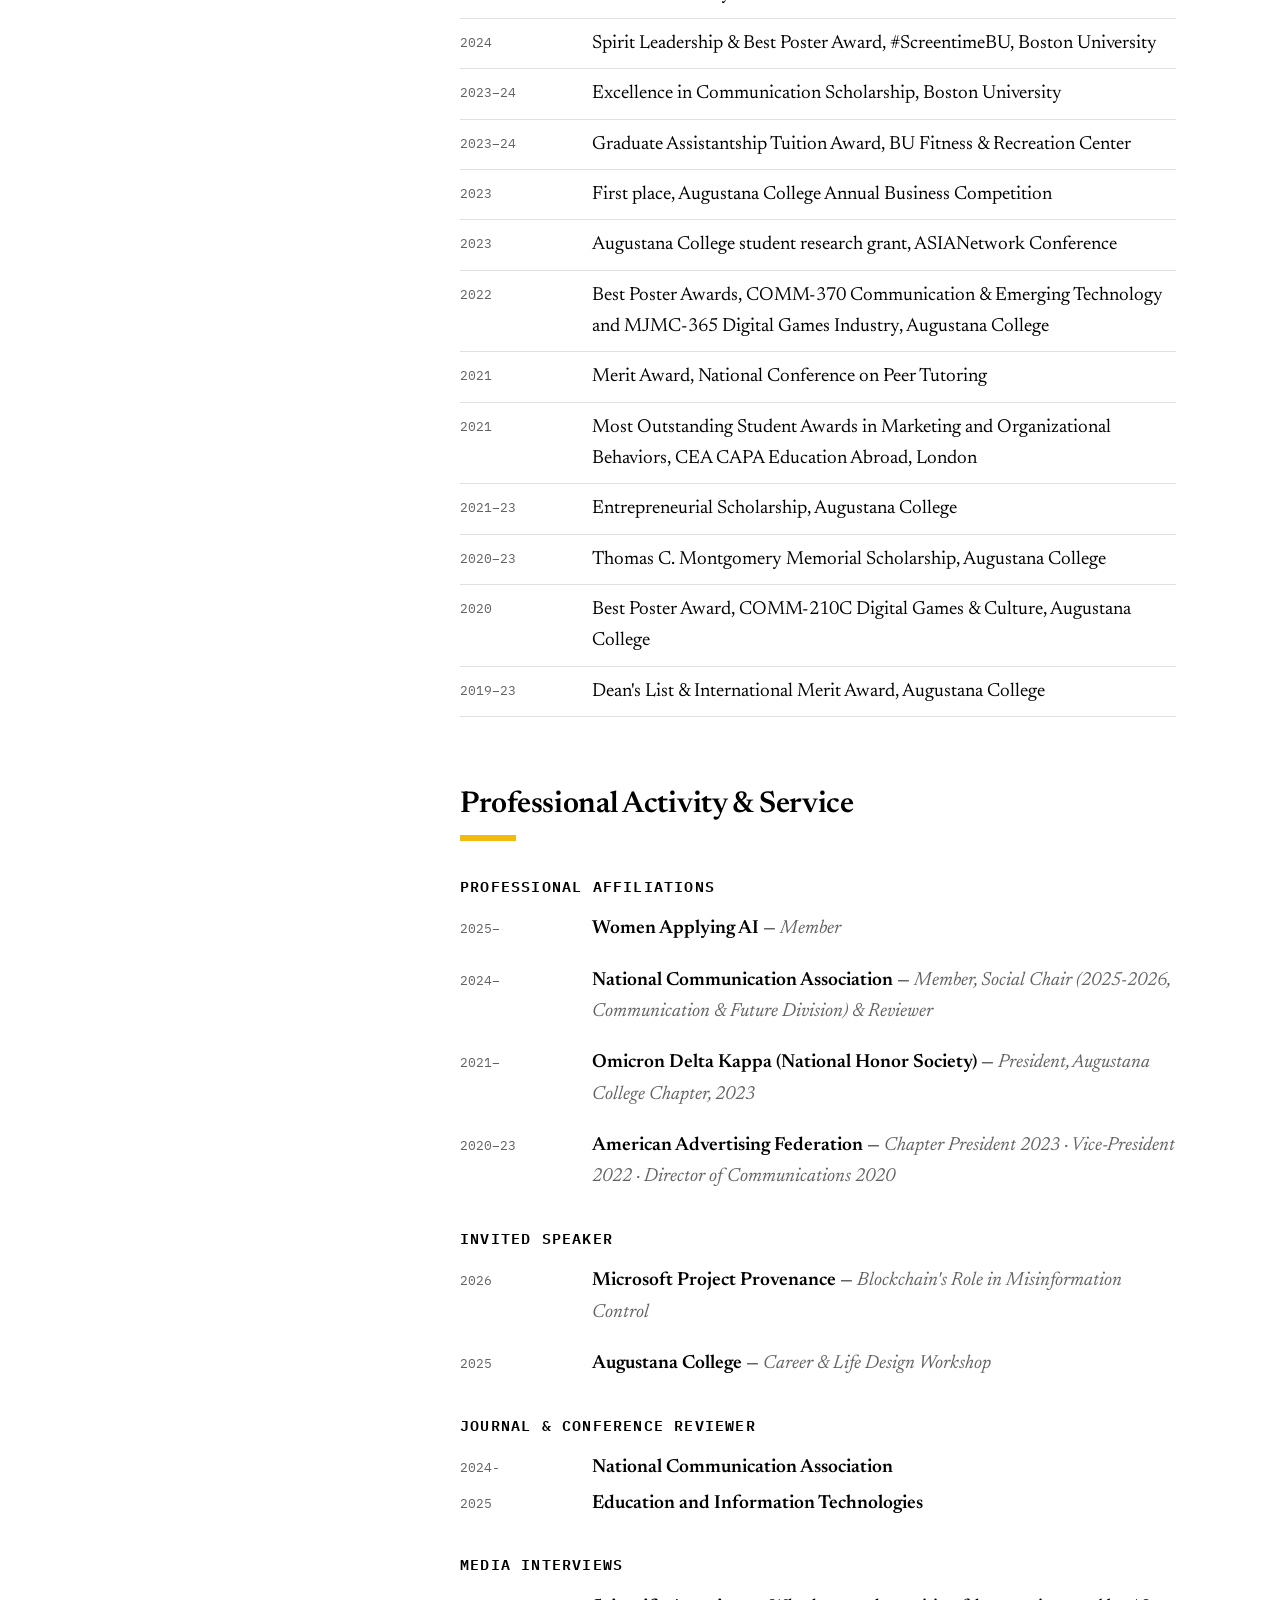
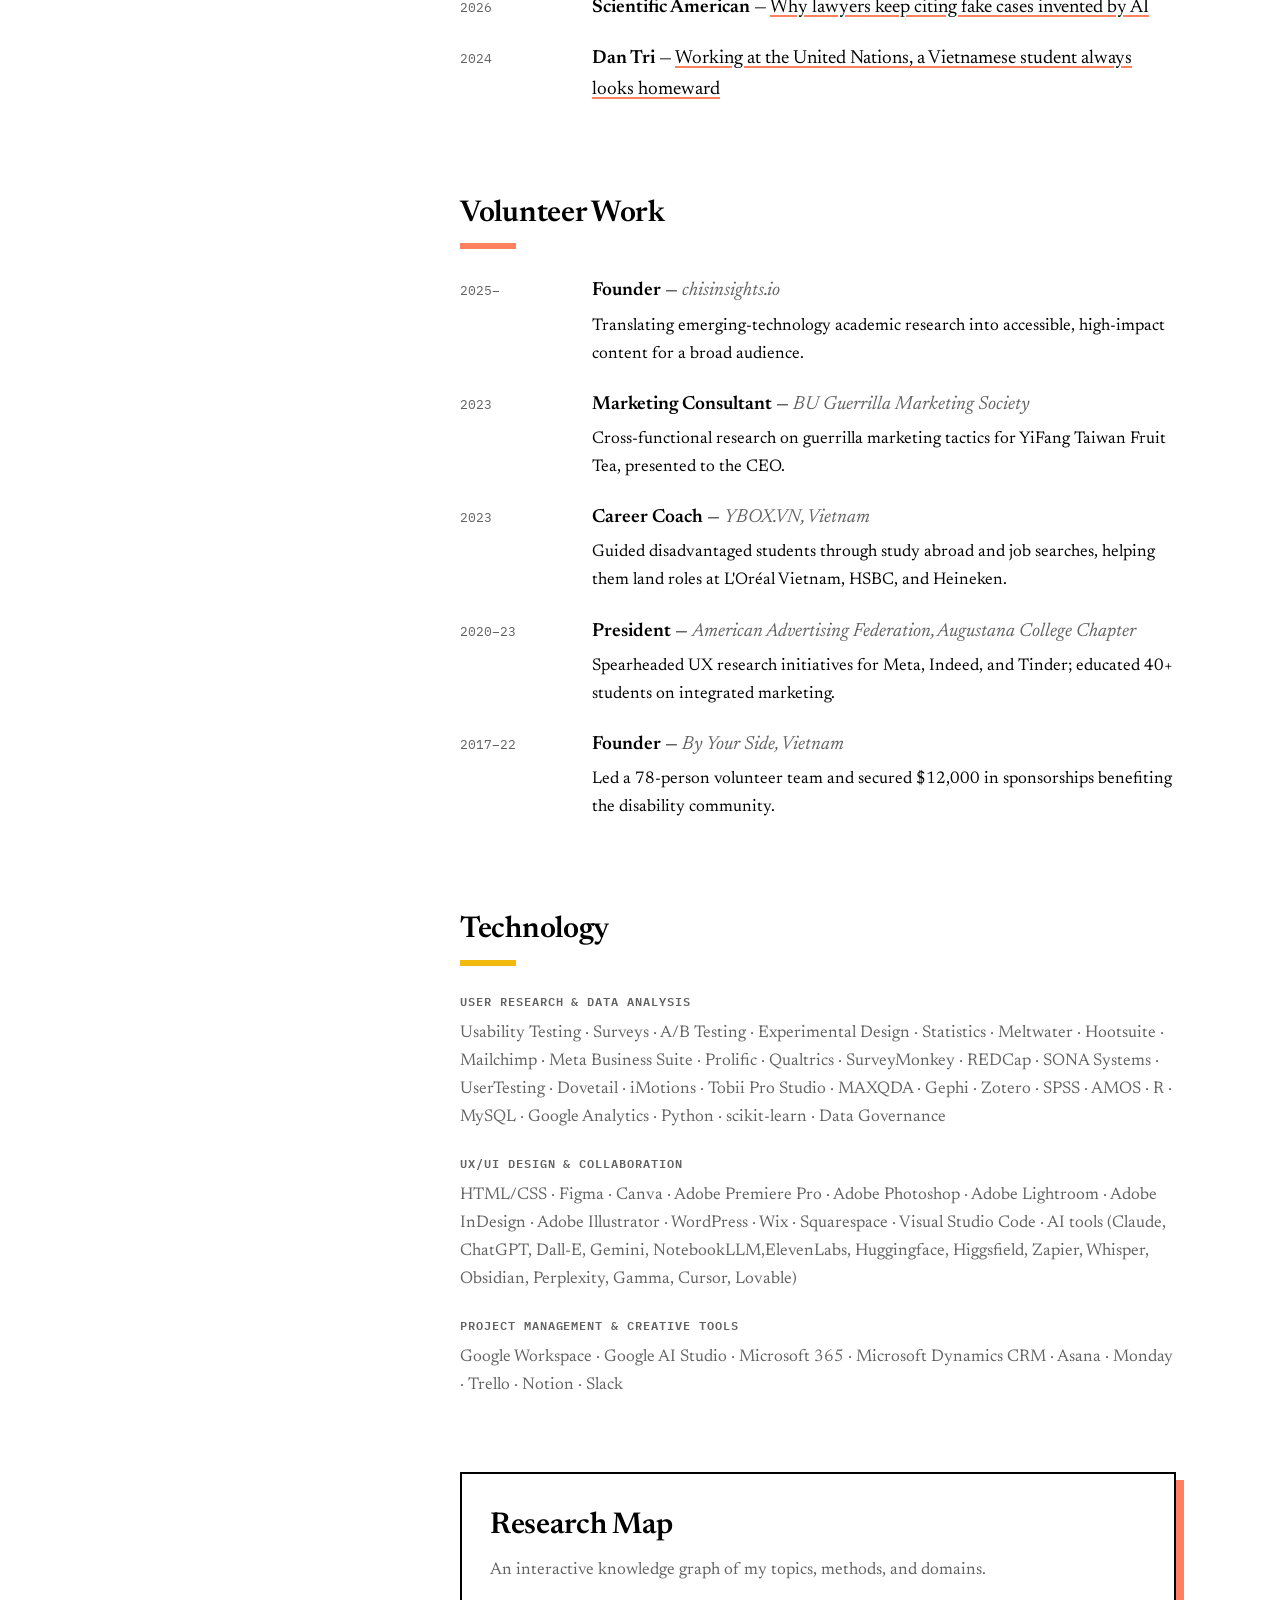
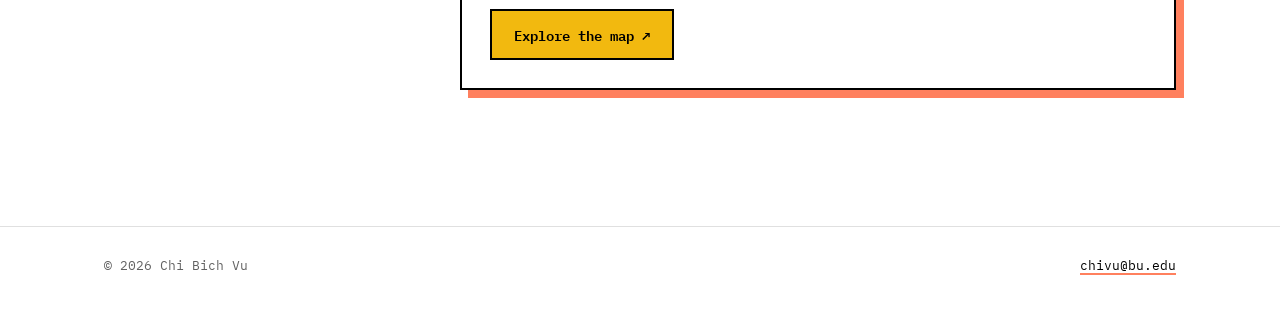
==== commit 10a923c0: "Update journal and conference reviewer dates for accuracy" ====
--- a/index.html
+++ b/index.html
@@ -454,7 +454,7 @@
     </div>
     <h3>Journal &amp; Conference Reviewer</h3>
     <div class="entry">
-      <div class="when">2024-Present</div>
+      <div class="when">2024-</div>
       <div class="what"><strong>National Communication Association</strong></div>
       <div class="when">2025</div>
       <div class="what"><strong>Education and Information Technologies</strong></div>
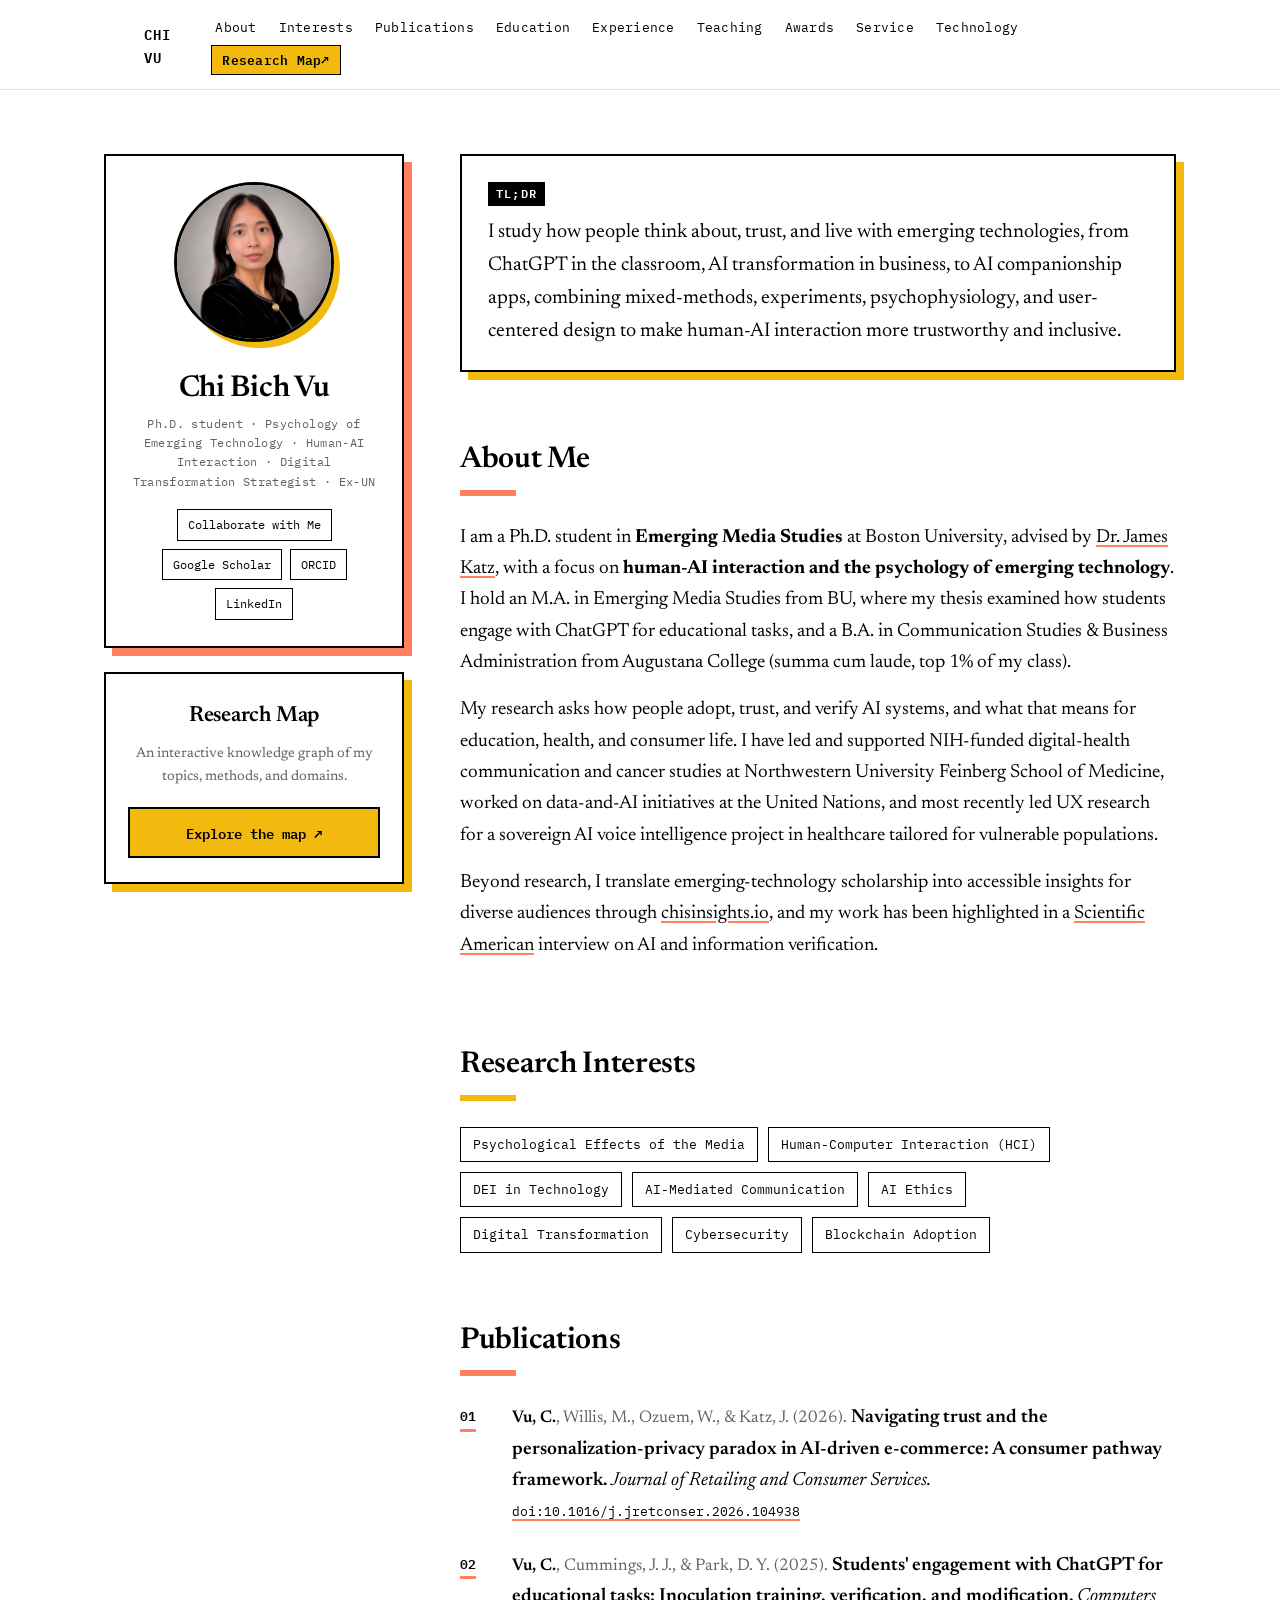
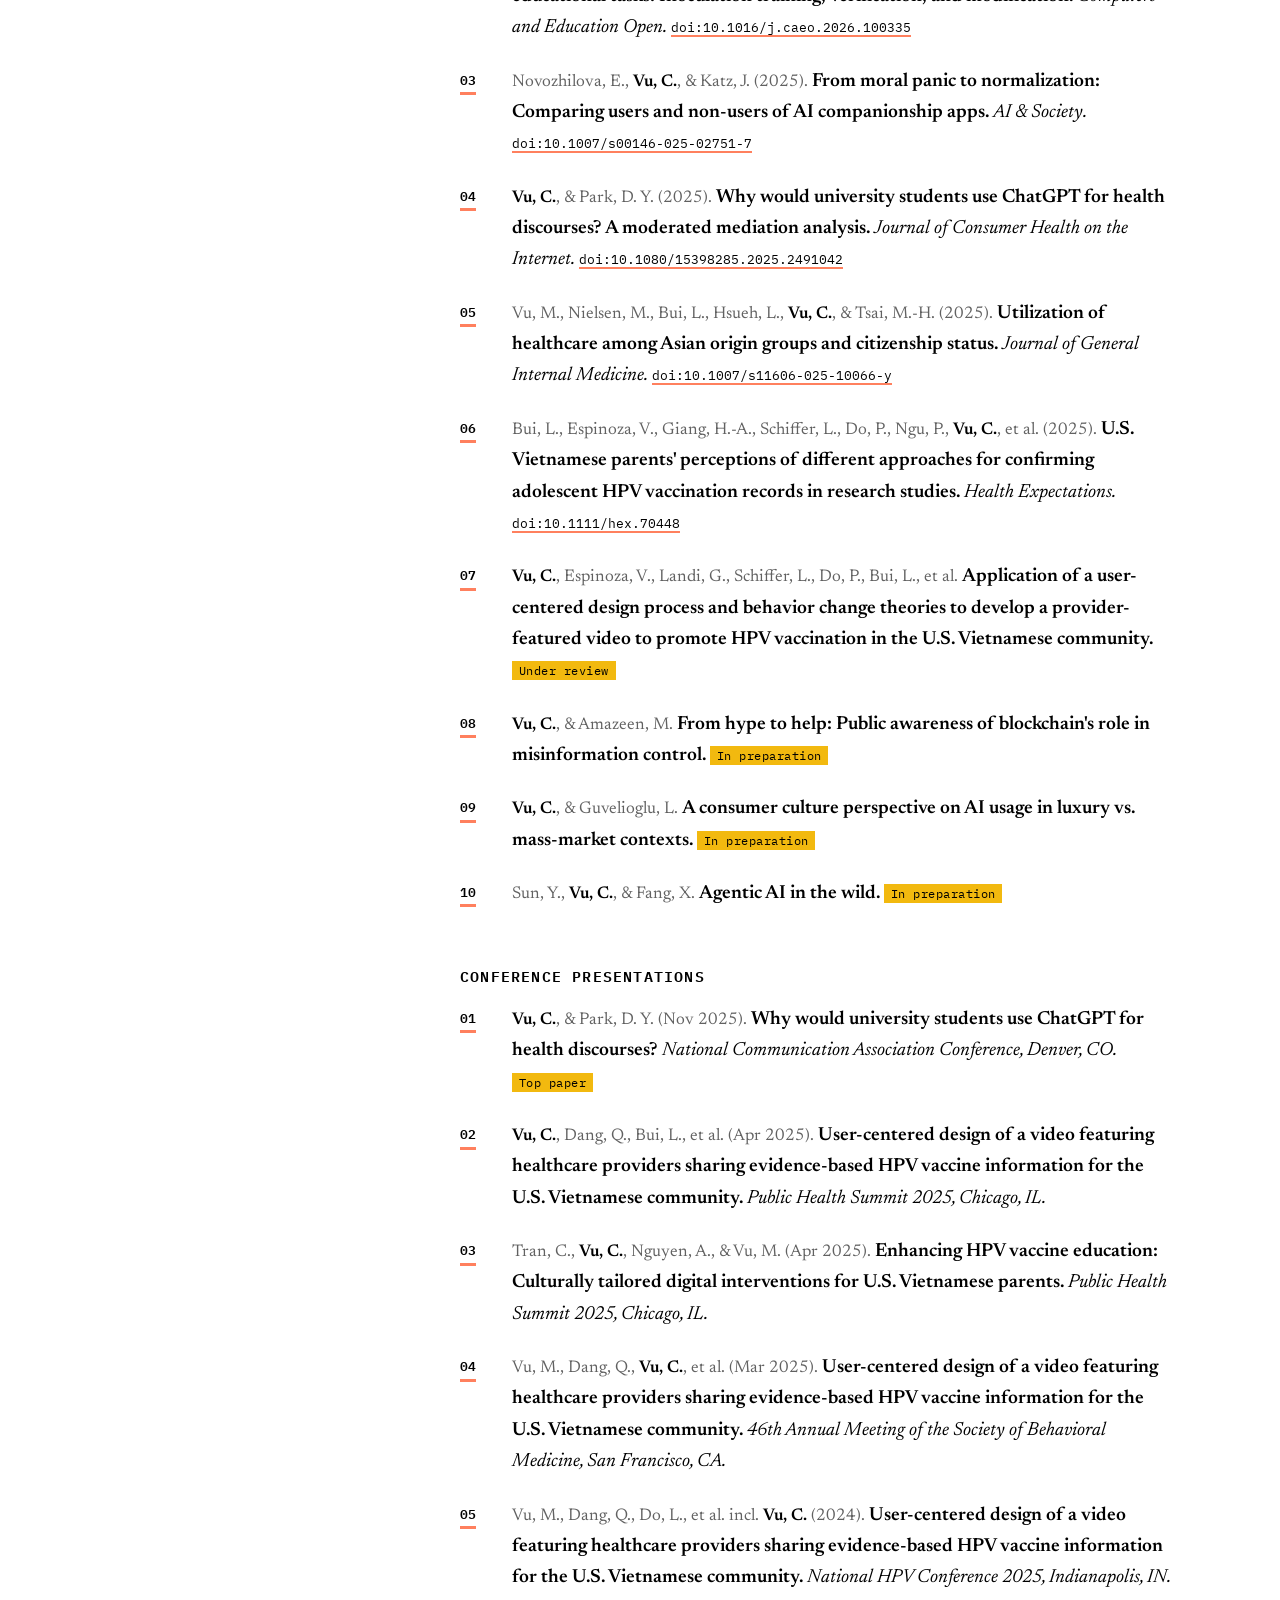
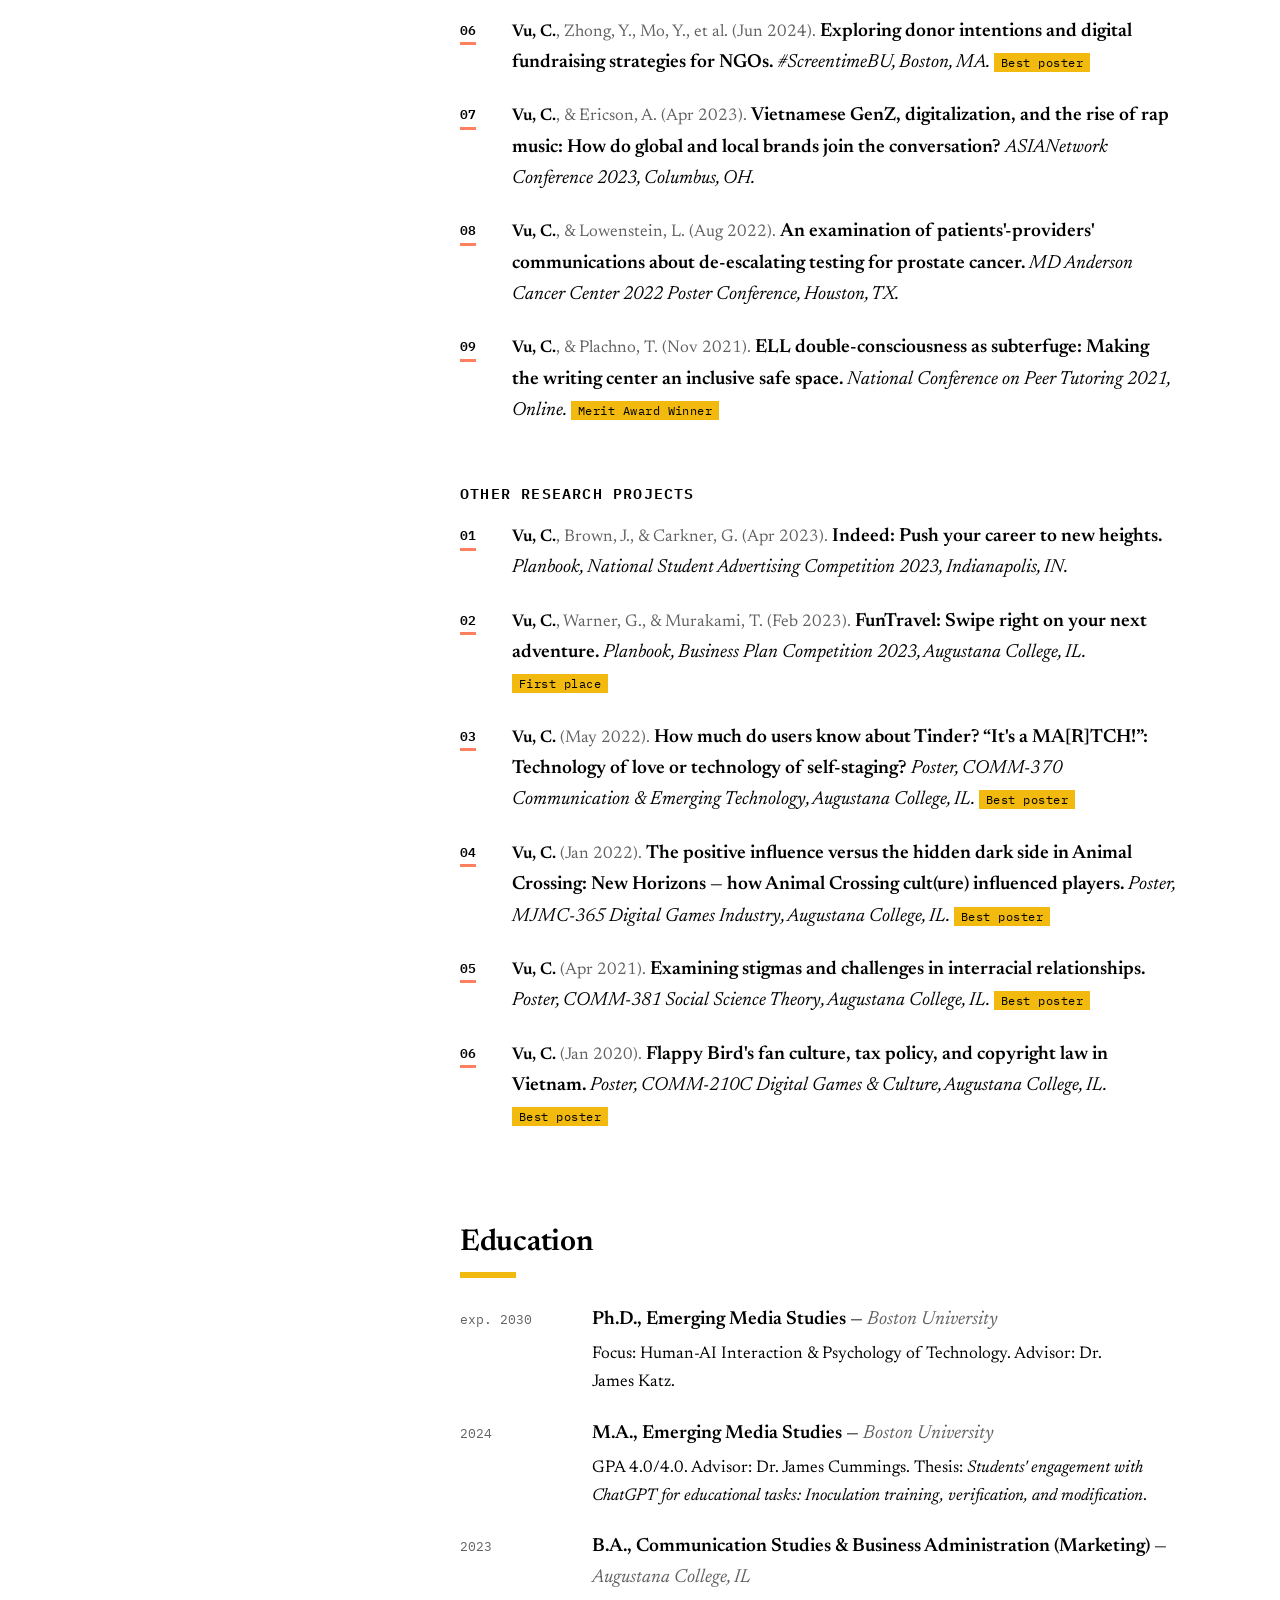
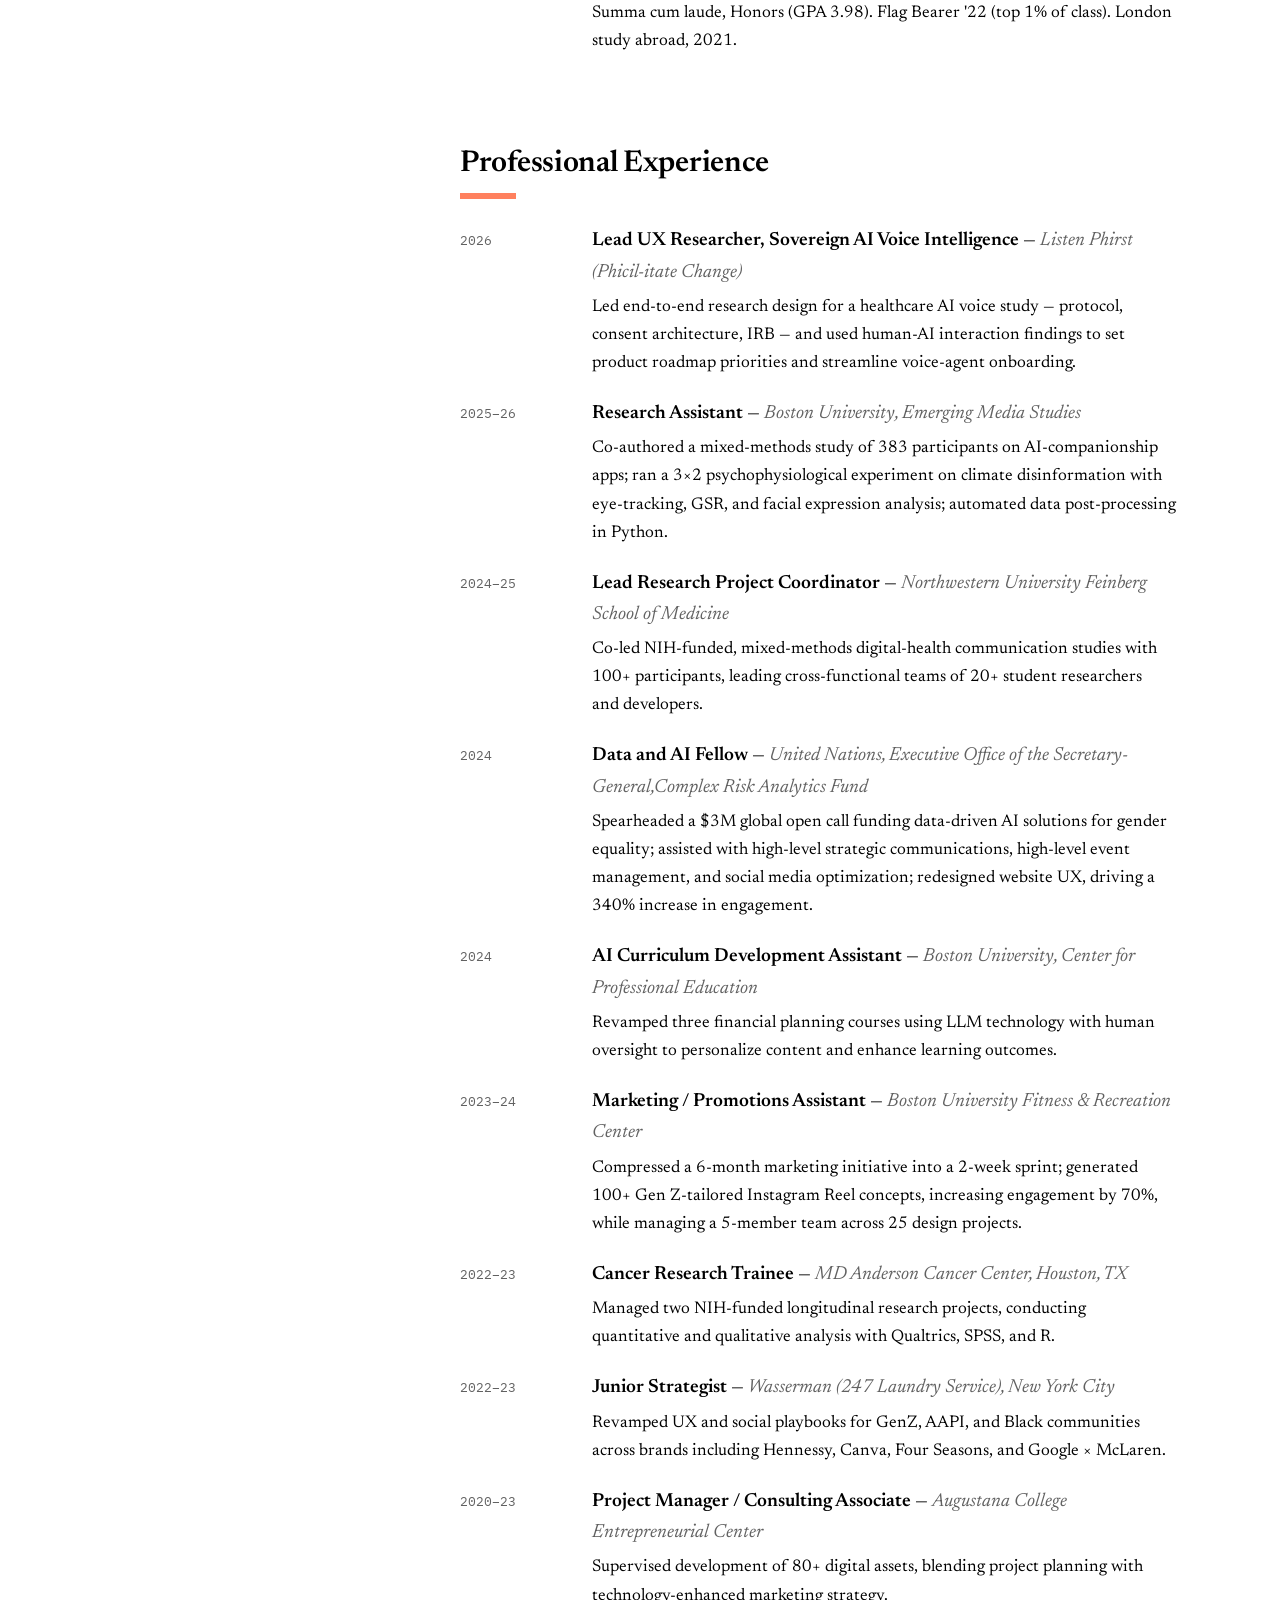
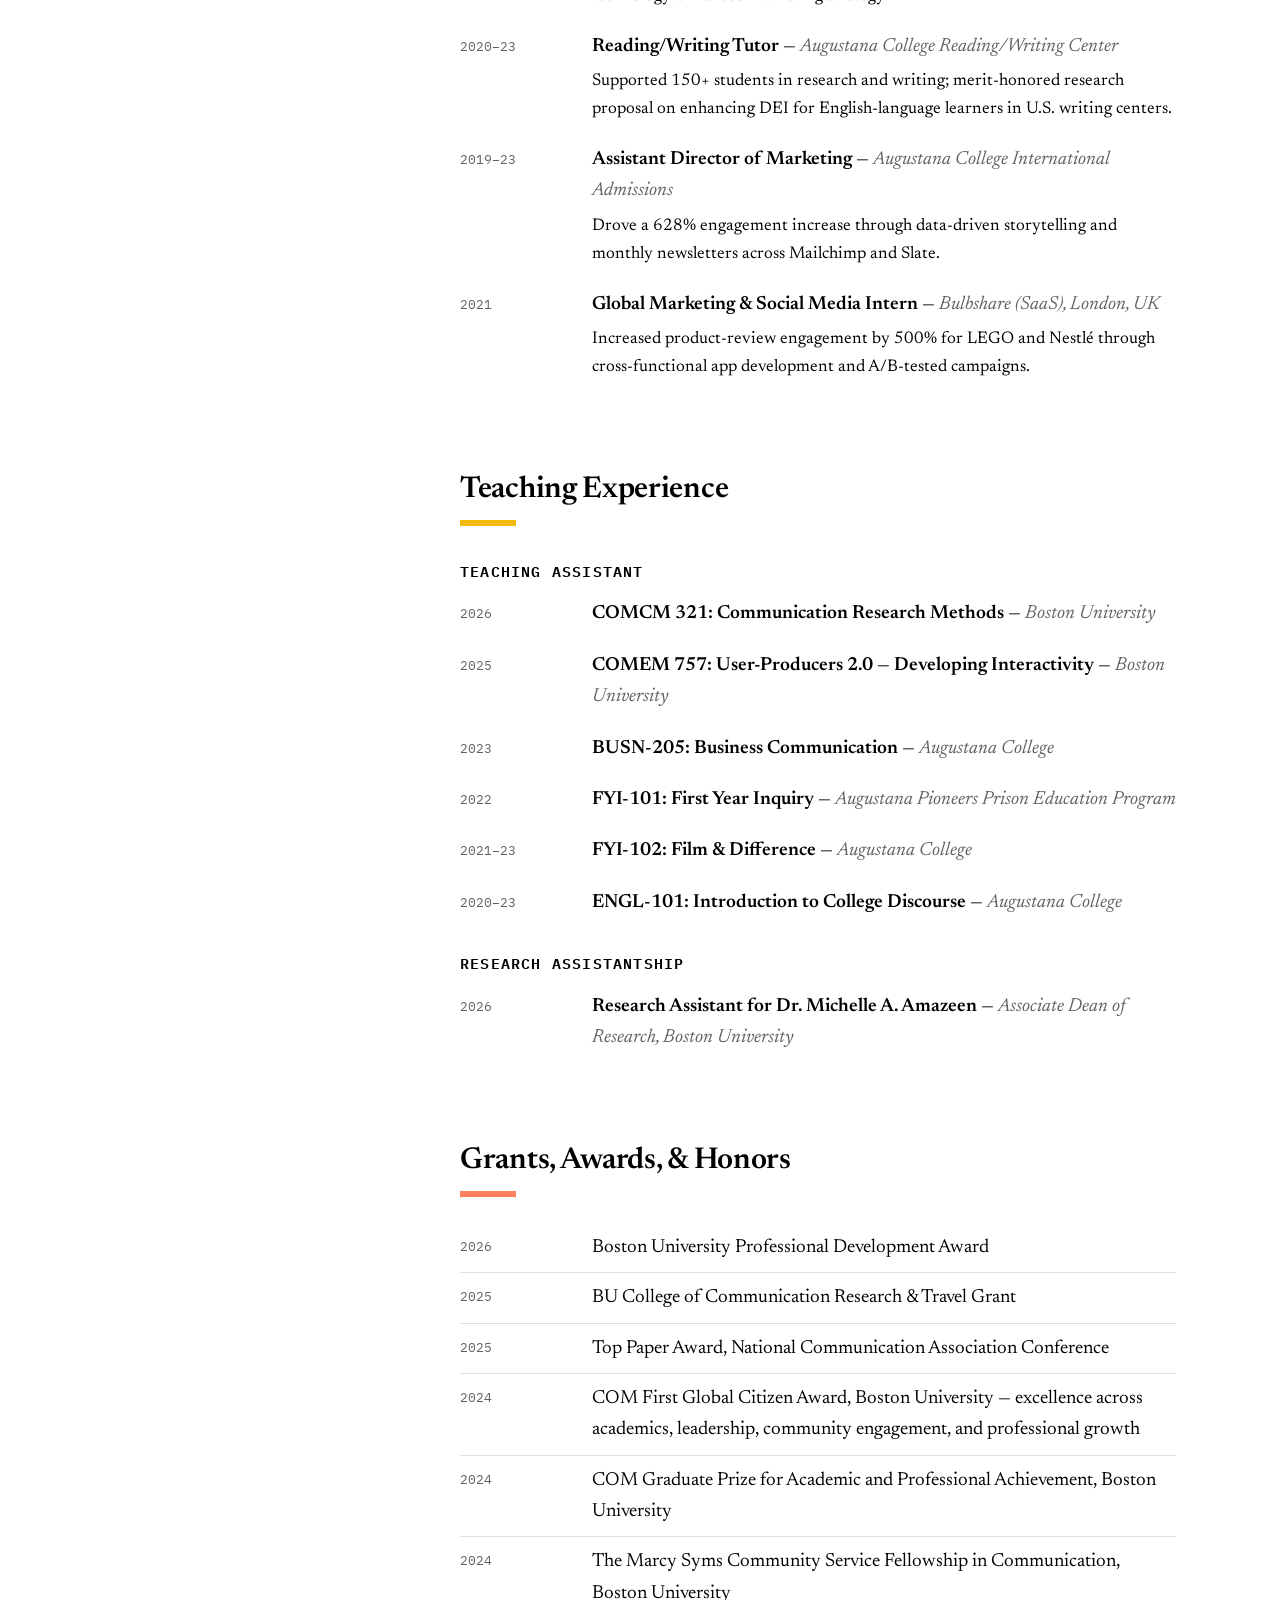
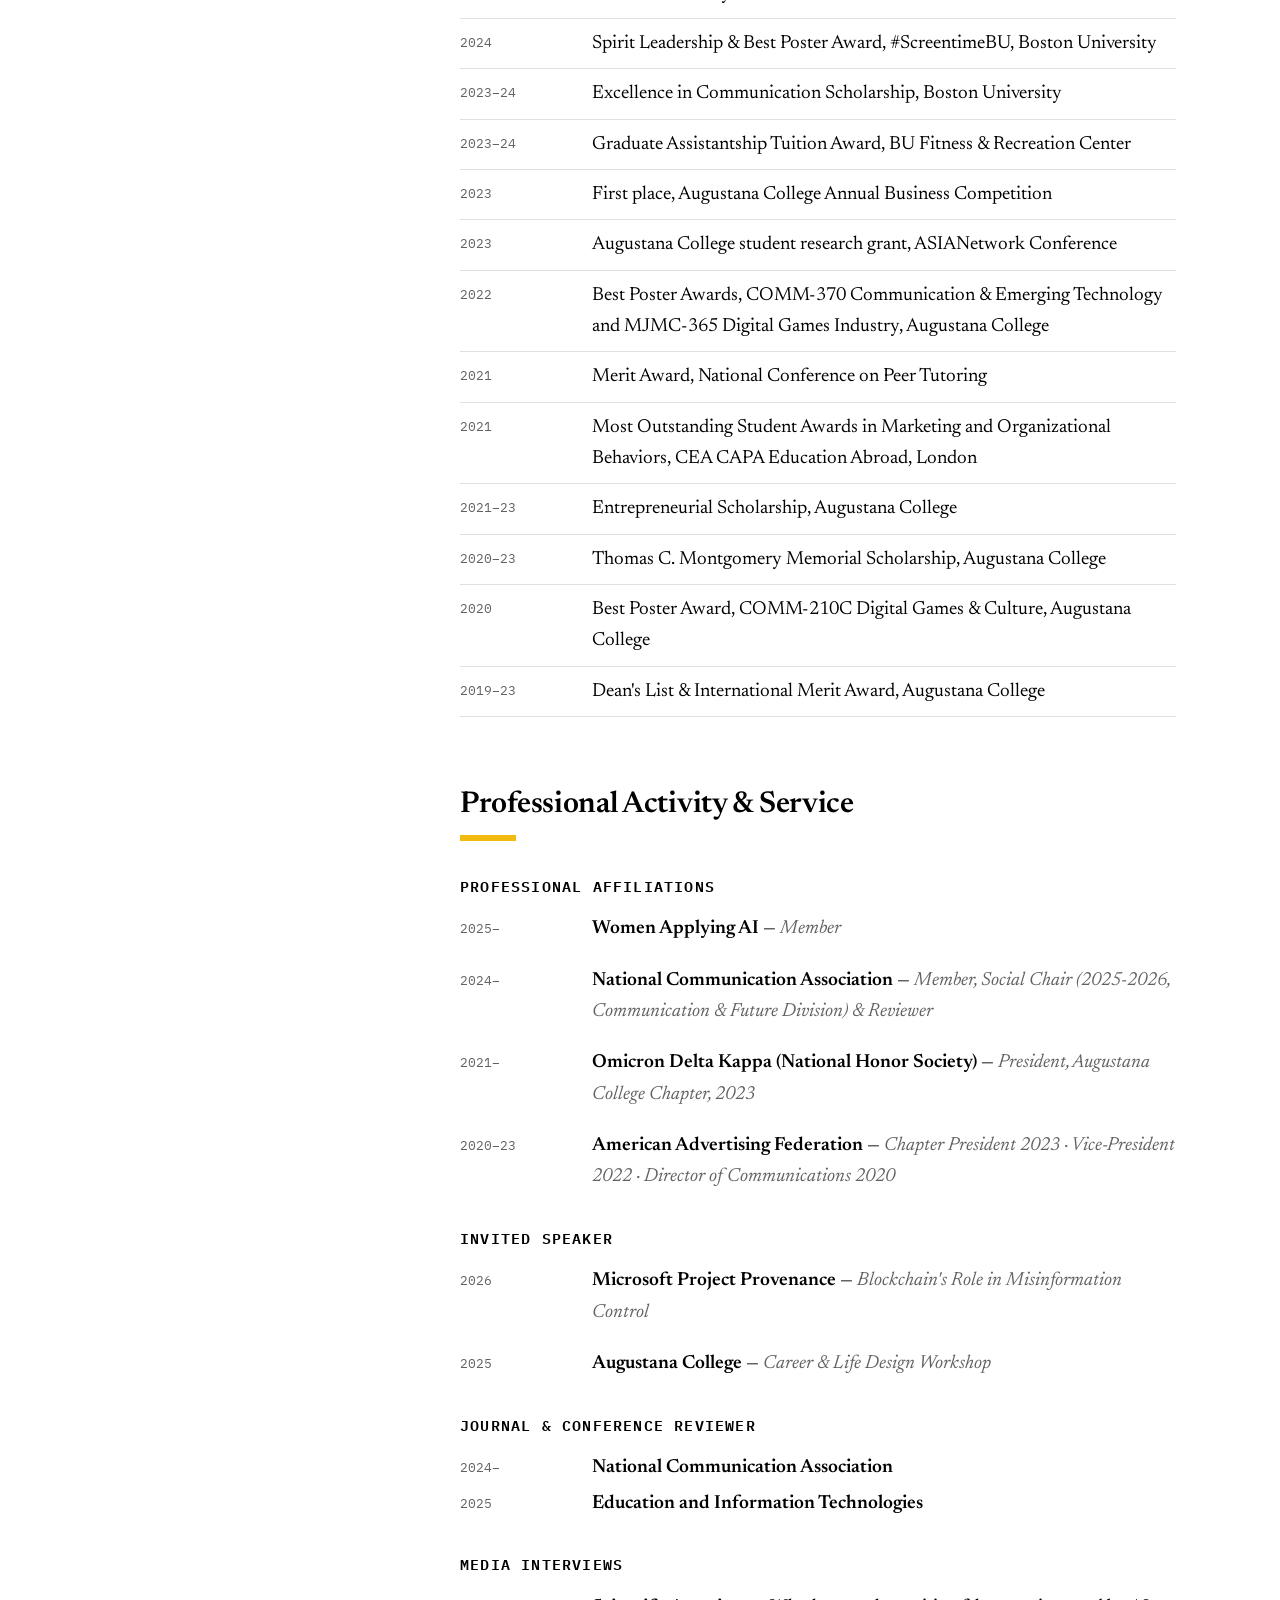
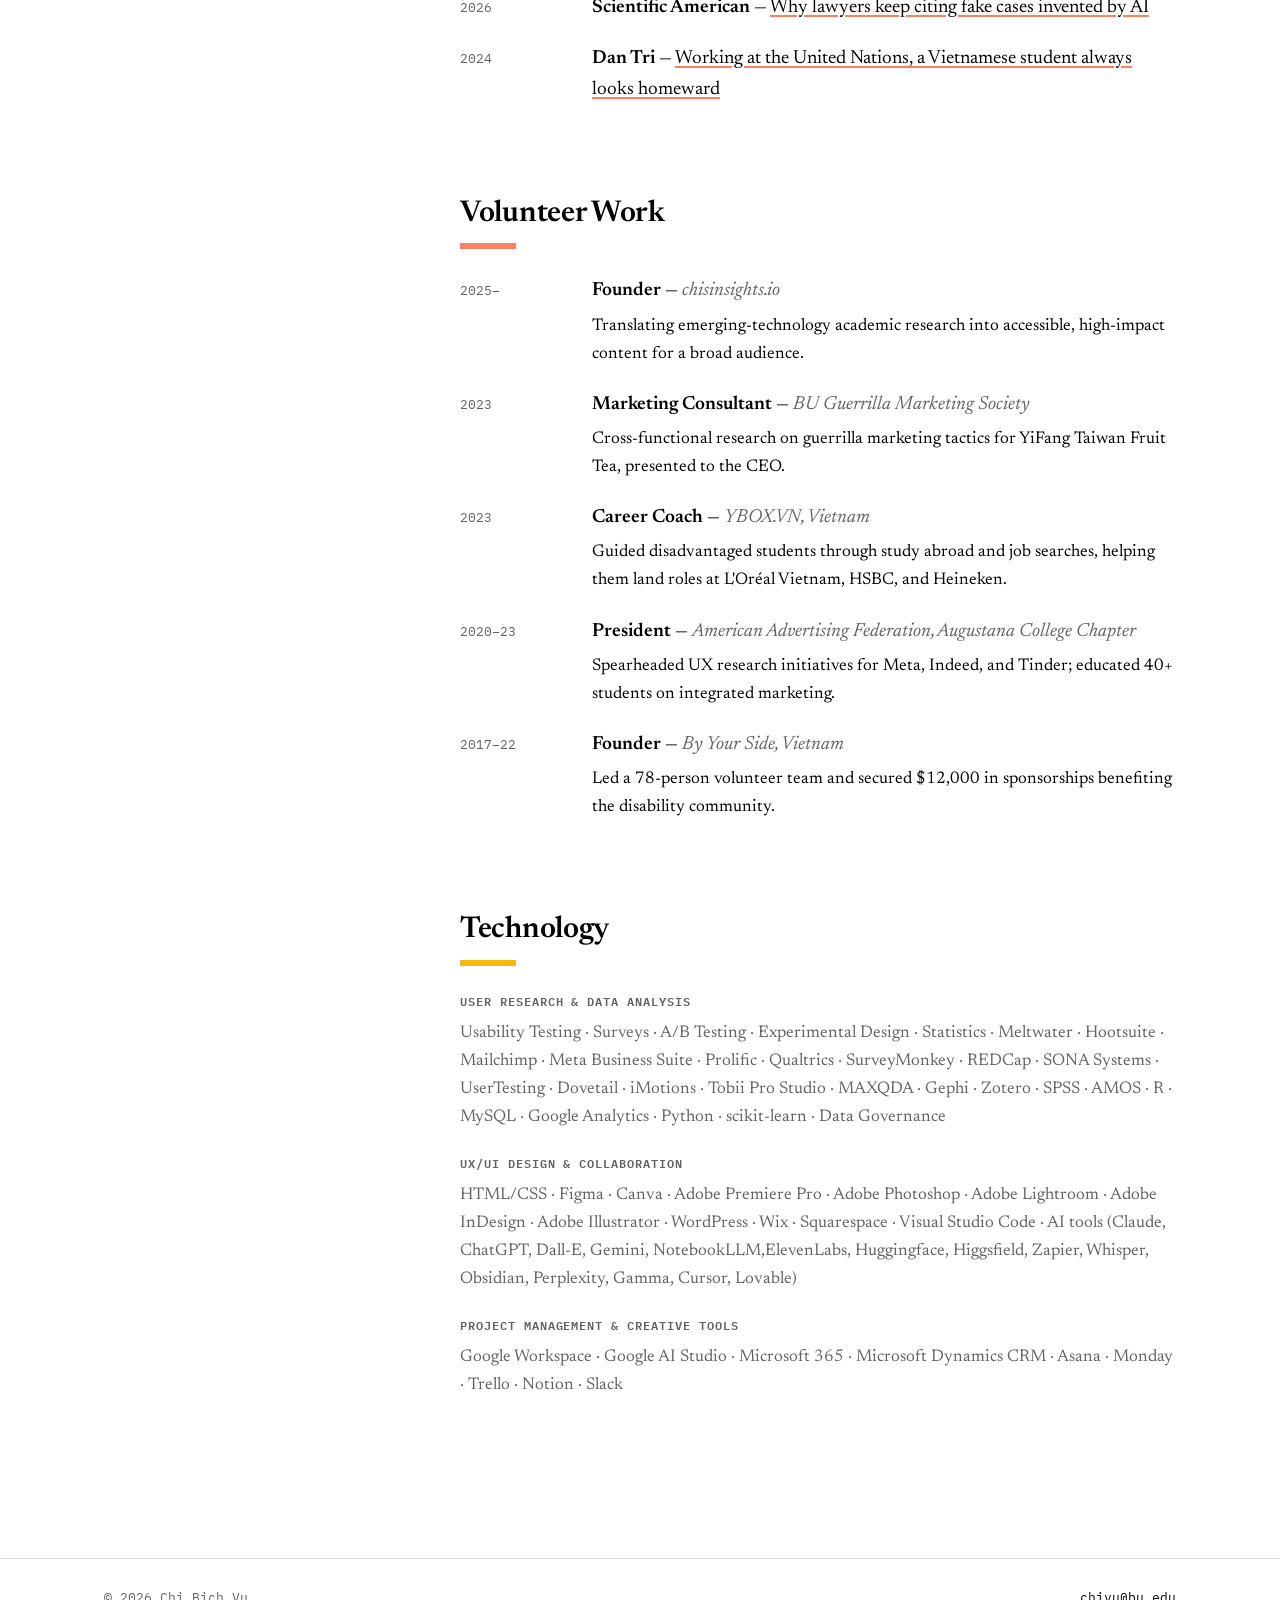
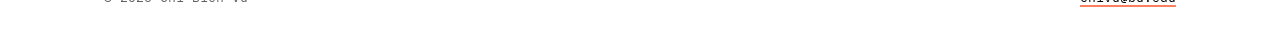
==== commit 27fc888d: "Refactor profile sidebar layout and enhance map teaser section for improved visibility and structure" ====
--- a/index.html
+++ b/index.html
@@ -42,18 +42,27 @@
 <main id="top" class="page-grid">
 
   <!-- ================= STICKY PROFILE SIDEBAR ================= -->
-  <aside class="profile-card">
-    <!-- TODO: replace assets/img/profile.jpg with your preferred headshot (square, ≥400×400) -->
-    <img class="hero-photo" src="assets/img/profile.jpg" alt="Portrait of Chi Bich Vu">
-    <h1>Chi Bich Vu</h1>
-    <p class="role">Ph.D. student · Psychology of Emerging Technology · Human-AI Interaction · Digital Transformation Strategist · Ex-UN</p>
-    <div class="social-row">
-      <a href="mailto:chivu@bu.edu" target="_blank" rel="noopener">Collaborate with Me</a>
-      <a href="https://scholar.google.com/citations?user=-4NIsoAAAAAJ&amp;hl=en" target="_blank" rel="noopener">Google Scholar</a>
-      <a href="https://orcid.org/0009-0005-4512-0860" target="_blank" rel="noopener">ORCID</a>
-      <a href="https://www.linkedin.com/in/chibichvu/" target="_blank" rel="noopener noreferrer">LinkedIn</a>
-    </div>
-  </aside>
+  <div class="sidebar-col">
+    <aside class="profile-card">
+      <!-- TODO: replace assets/img/profile.jpg with your preferred headshot (square, ≥400×400) -->
+      <img class="hero-photo" src="assets/img/profile.jpg" alt="Portrait of Chi Bich Vu">
+      <h1>Chi Bich Vu</h1>
+      <p class="role">Ph.D. student · Psychology of Emerging Technology · Human-AI Interaction · Digital Transformation Strategist · Ex-UN</p>
+      <div class="social-row">
+        <a href="mailto:chivu@bu.edu" target="_blank" rel="noopener">Collaborate with Me</a>
+        <a href="https://scholar.google.com/citations?user=-4NIsoAAAAAJ&amp;hl=en" target="_blank" rel="noopener">Google Scholar</a>
+        <a href="https://orcid.org/0009-0005-4512-0860" target="_blank" rel="noopener">ORCID</a>
+        <a href="https://www.linkedin.com/in/chibichvu/" target="_blank" rel="noopener noreferrer">LinkedIn</a>
+      </div>
+    </aside>
+
+    <!-- ================= MAP TEASER ================= -->
+    <div class="map-teaser">
+      <h2>Research Map</h2>
+      <p>An interactive knowledge graph of my topics, methods, and domains.</p>
+      <a class="btn" href="research-map.html">Explore the map ↗</a>
+    </div>
+  </div>
 
   <div class="page-content">
 
@@ -454,7 +463,7 @@
     </div>
     <h3>Journal &amp; Conference Reviewer</h3>
     <div class="entry">
-      <div class="when">2024-</div>
+      <div class="when">2024–</div>
       <div class="what"><strong>National Communication Association</strong></div>
       <div class="when">2025</div>
       <div class="what"><strong>Education and Information Technologies</strong></div>
@@ -528,15 +537,6 @@
       <p>Google Workspace · Google AI Studio · Microsoft 365 · Microsoft Dynamics CRM · Asana · Monday · Trello · Notion · Slack</p>
     </div>
   </section>
-
-  <!-- ================= MAP TEASER ================= -->
-  <div class="map-teaser">
-    <div>
-      <h2>Research Map</h2>
-      <p>An interactive knowledge graph of my topics, methods, and domains.</p>
-    </div>
-    <a class="btn" href="research-map.html">Explore the map ↗</a>
-  </div>
 
   </div><!-- /.page-content -->
 
--- a/assets/styles.css
+++ b/assets/styles.css
@@ -142,13 +142,19 @@
 }
 .page-content { max-width: var(--maxw); }
 
-.profile-card {
+.sidebar-col {
   position: sticky;
   top: 84px;
+  margin-top: 64px;
+  display: flex;
+  flex-direction: column;
+  gap: 24px;
+}
+
+.profile-card {
   border: 2px solid var(--black);
   box-shadow: 8px 8px 0 var(--coral);
   padding: 26px 24px;
-  margin-top: 64px;
   text-align: center;
 }
 .profile-card h1 {
@@ -192,7 +198,7 @@
 
 @media (max-width: 900px) {
   .page-grid { grid-template-columns: 1fr; gap: 0; }
-  .profile-card {
+  .sidebar-col {
     position: static;
     margin: 40px auto 0;
     max-width: 460px;
@@ -338,19 +344,15 @@
 
 /* ---------- map teaser ---------- */
 .map-teaser {
-  margin-top: 72px;
   border: 2px solid var(--black);
-  padding: 28px;
-  display: flex;
-  align-items: center;
-  justify-content: space-between;
-  gap: 24px;
-  flex-wrap: wrap;
-  box-shadow: 8px 8px 0 var(--coral);
-}
-.map-teaser h2 { margin: 0 0 6px; }
-.map-teaser p { margin: 0; color: var(--ink-60); font-size: 17px; }
+  box-shadow: 8px 8px 0 var(--gold);
+  padding: 24px 22px;
+  text-align: center;
+}
+.map-teaser h2 { margin: 0 0 8px; font-size: 22px; }
+.map-teaser p { margin: 0 0 18px; color: var(--ink-60); font-size: 14px; }
 .btn {
+  display: block;
   font-family: var(--mono);
   font-size: 14px;
   font-weight: 600;
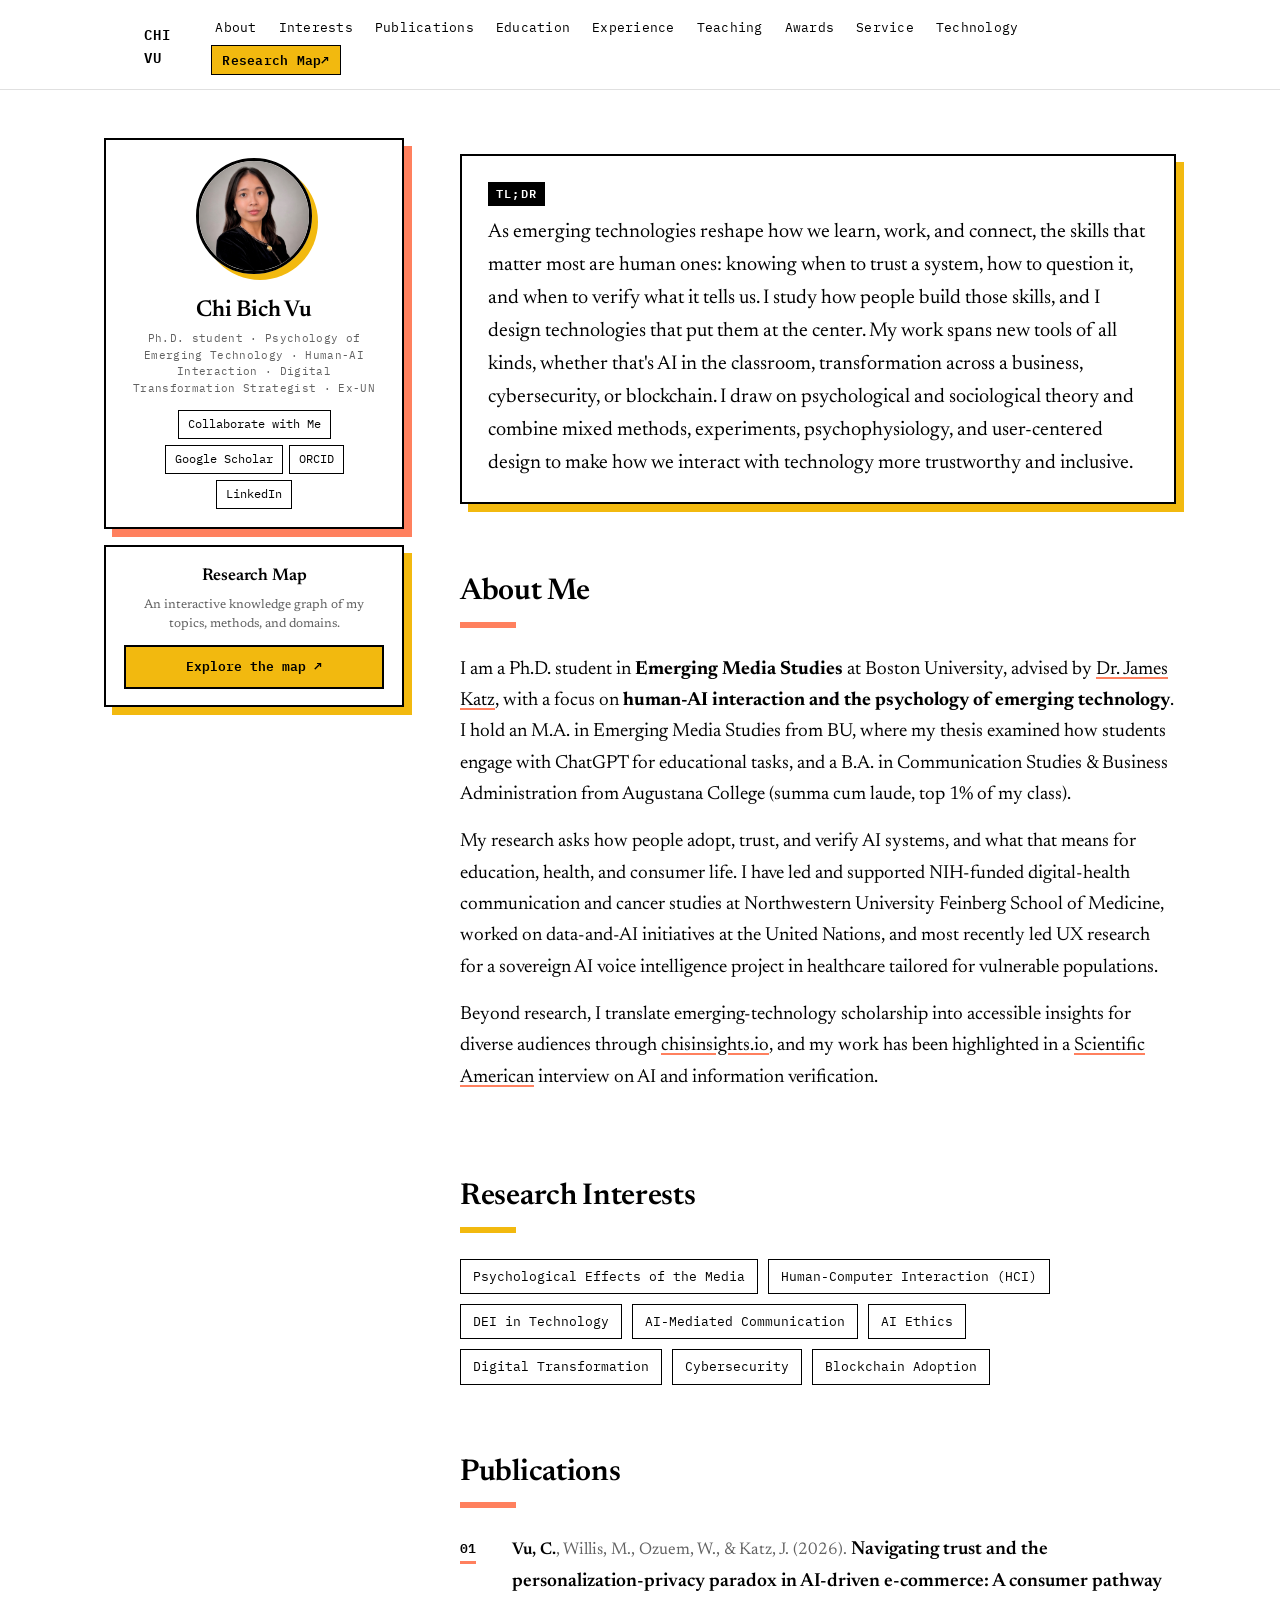
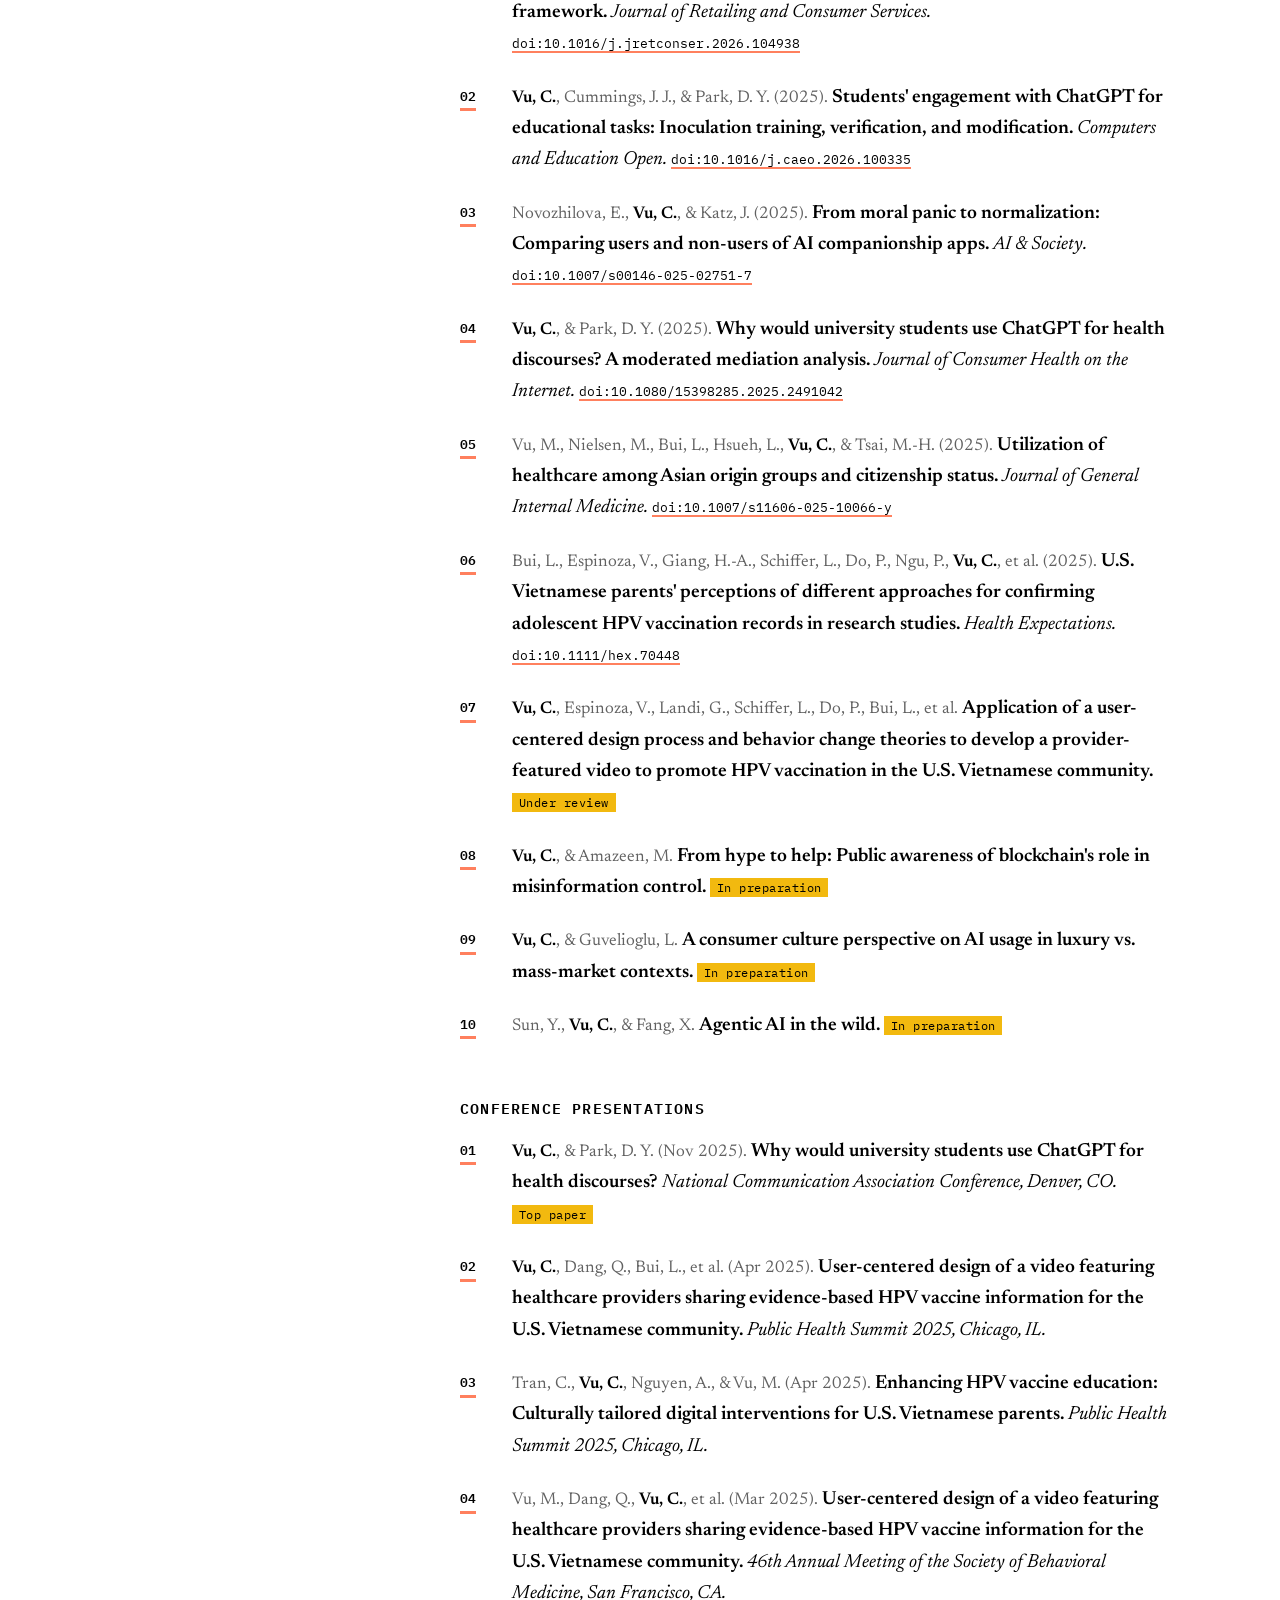
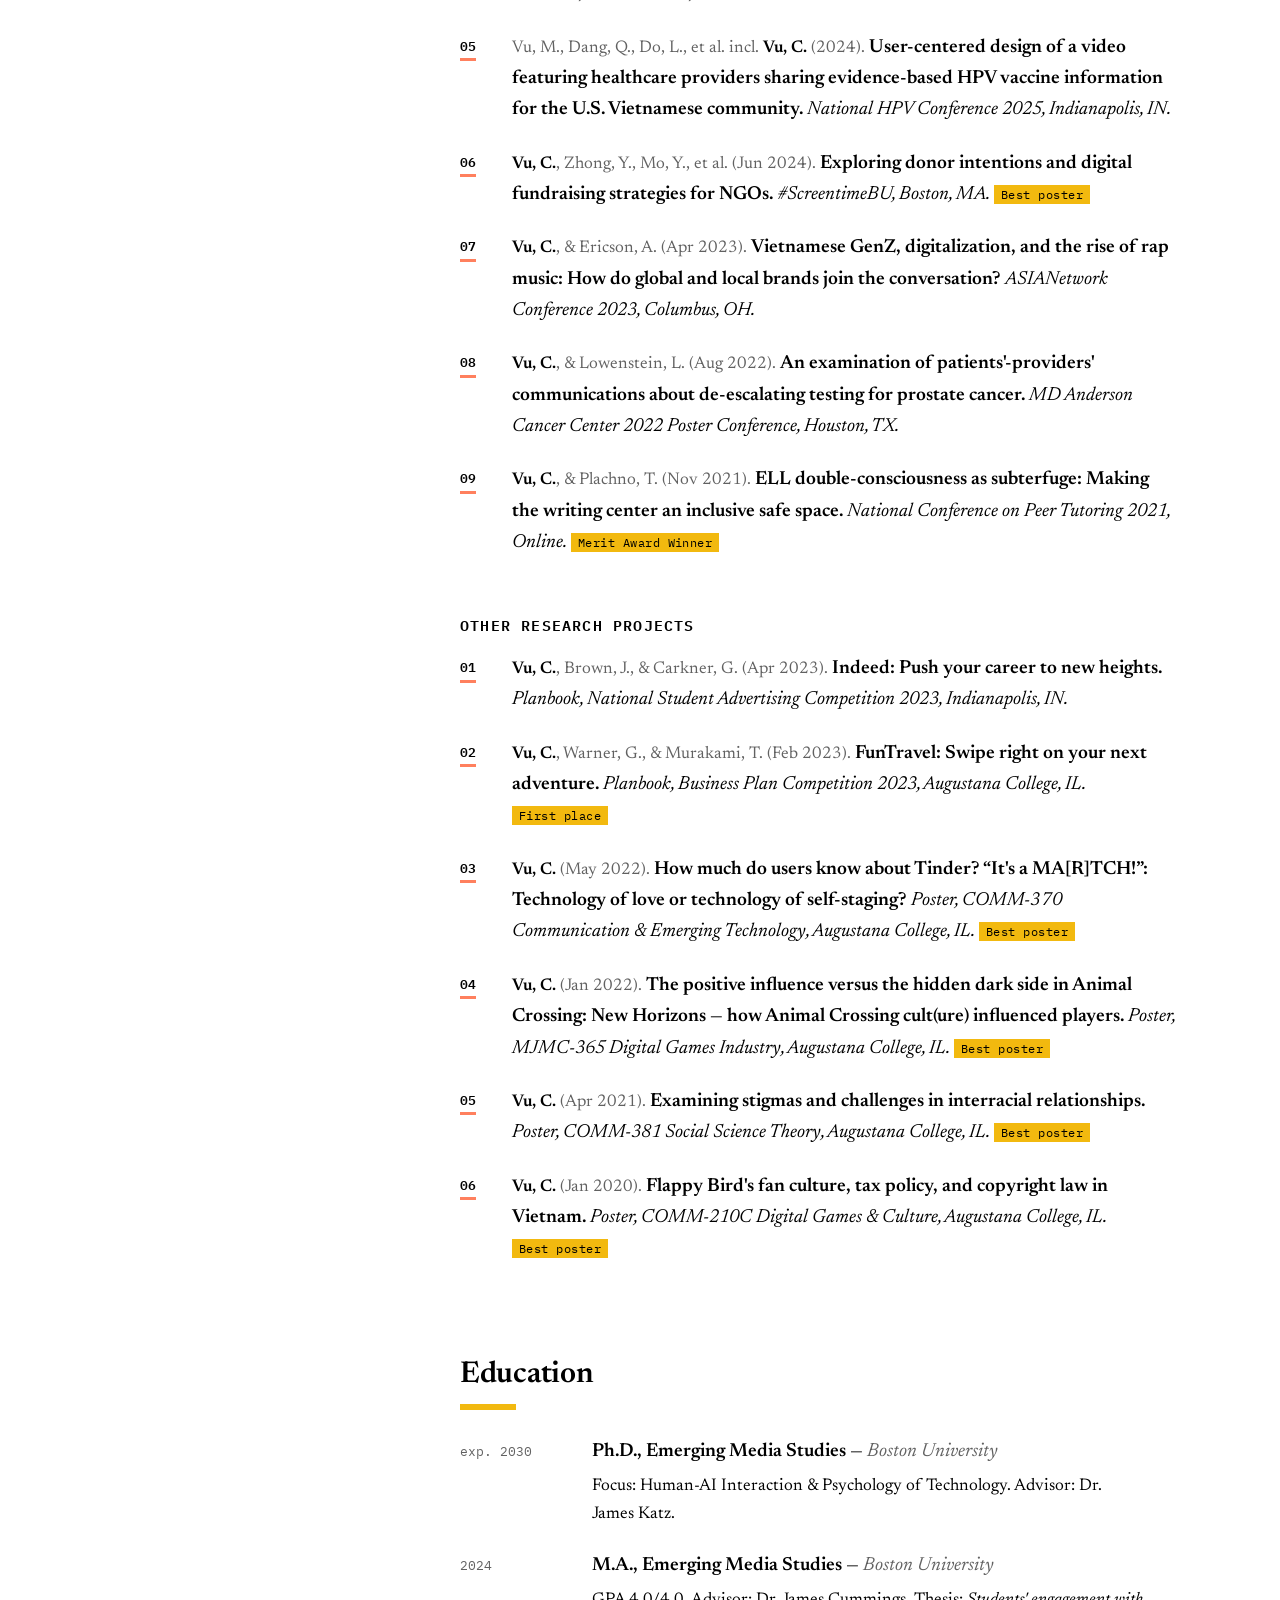
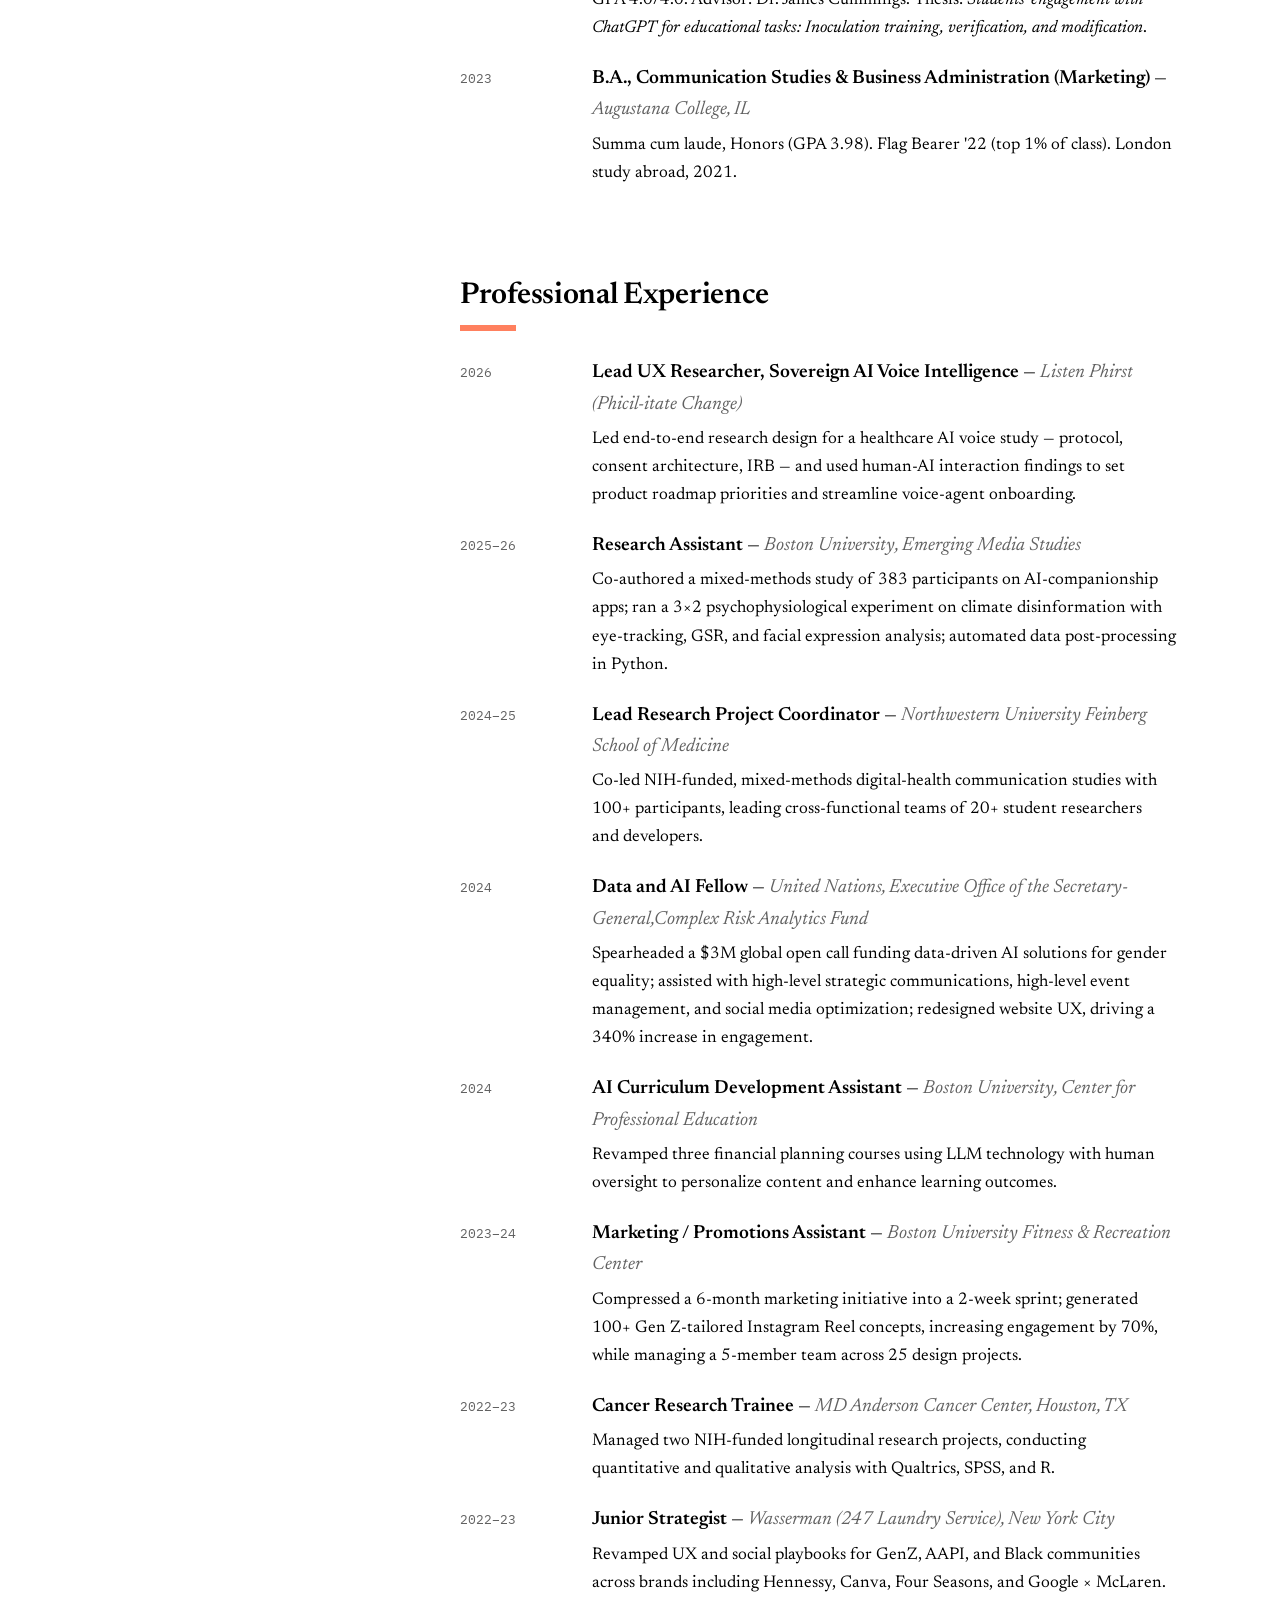
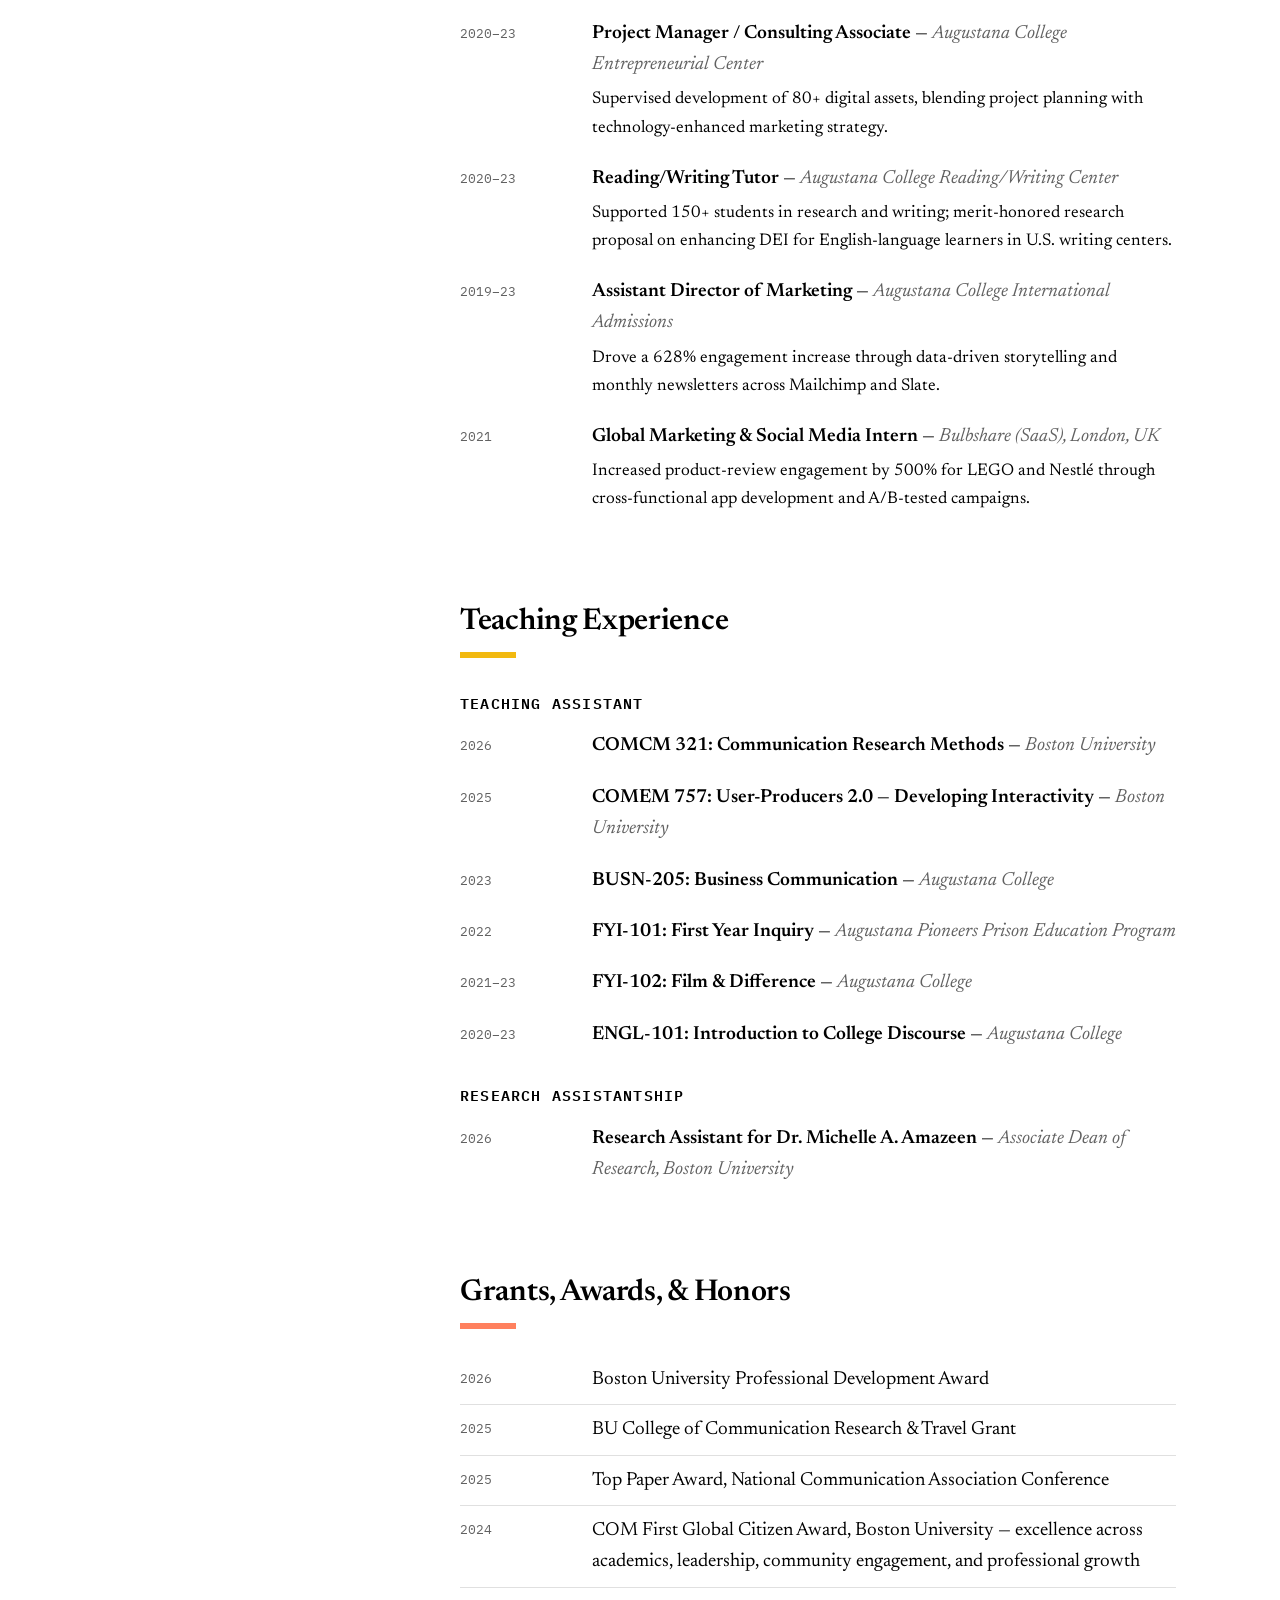
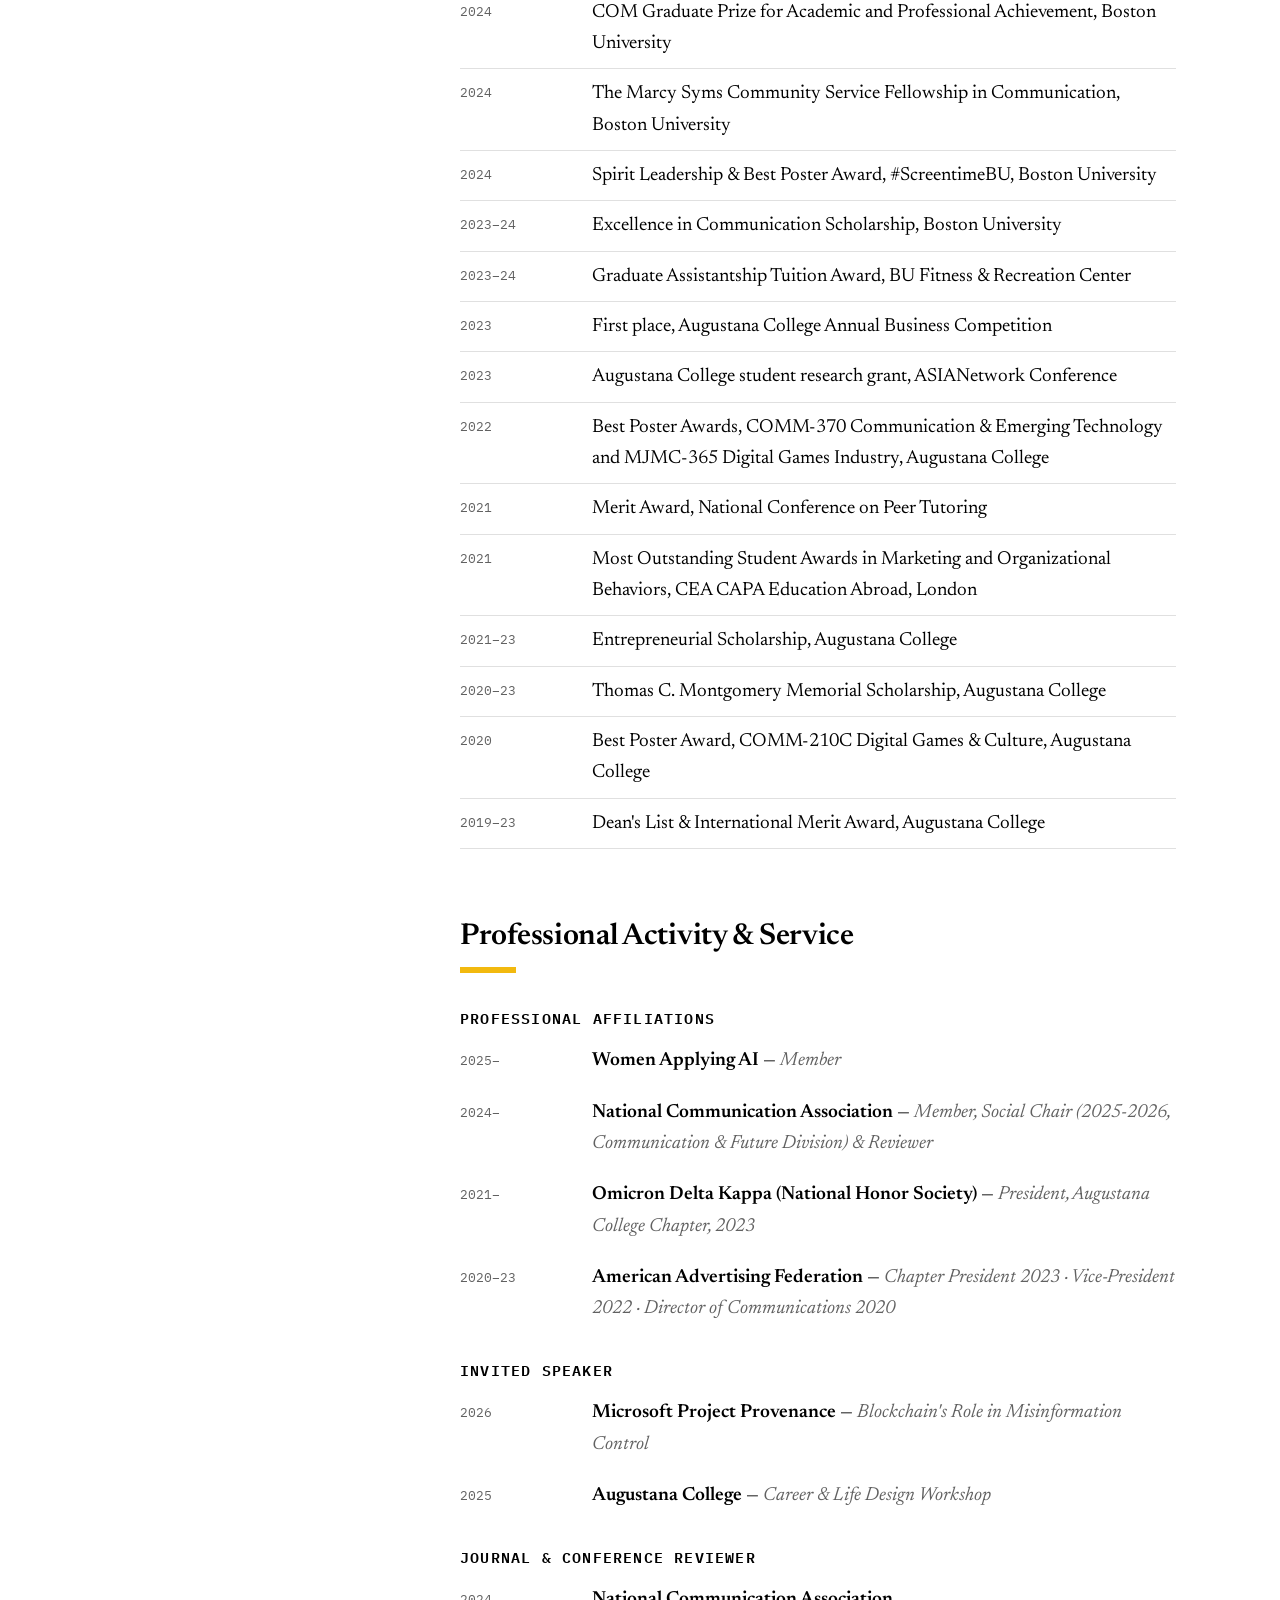
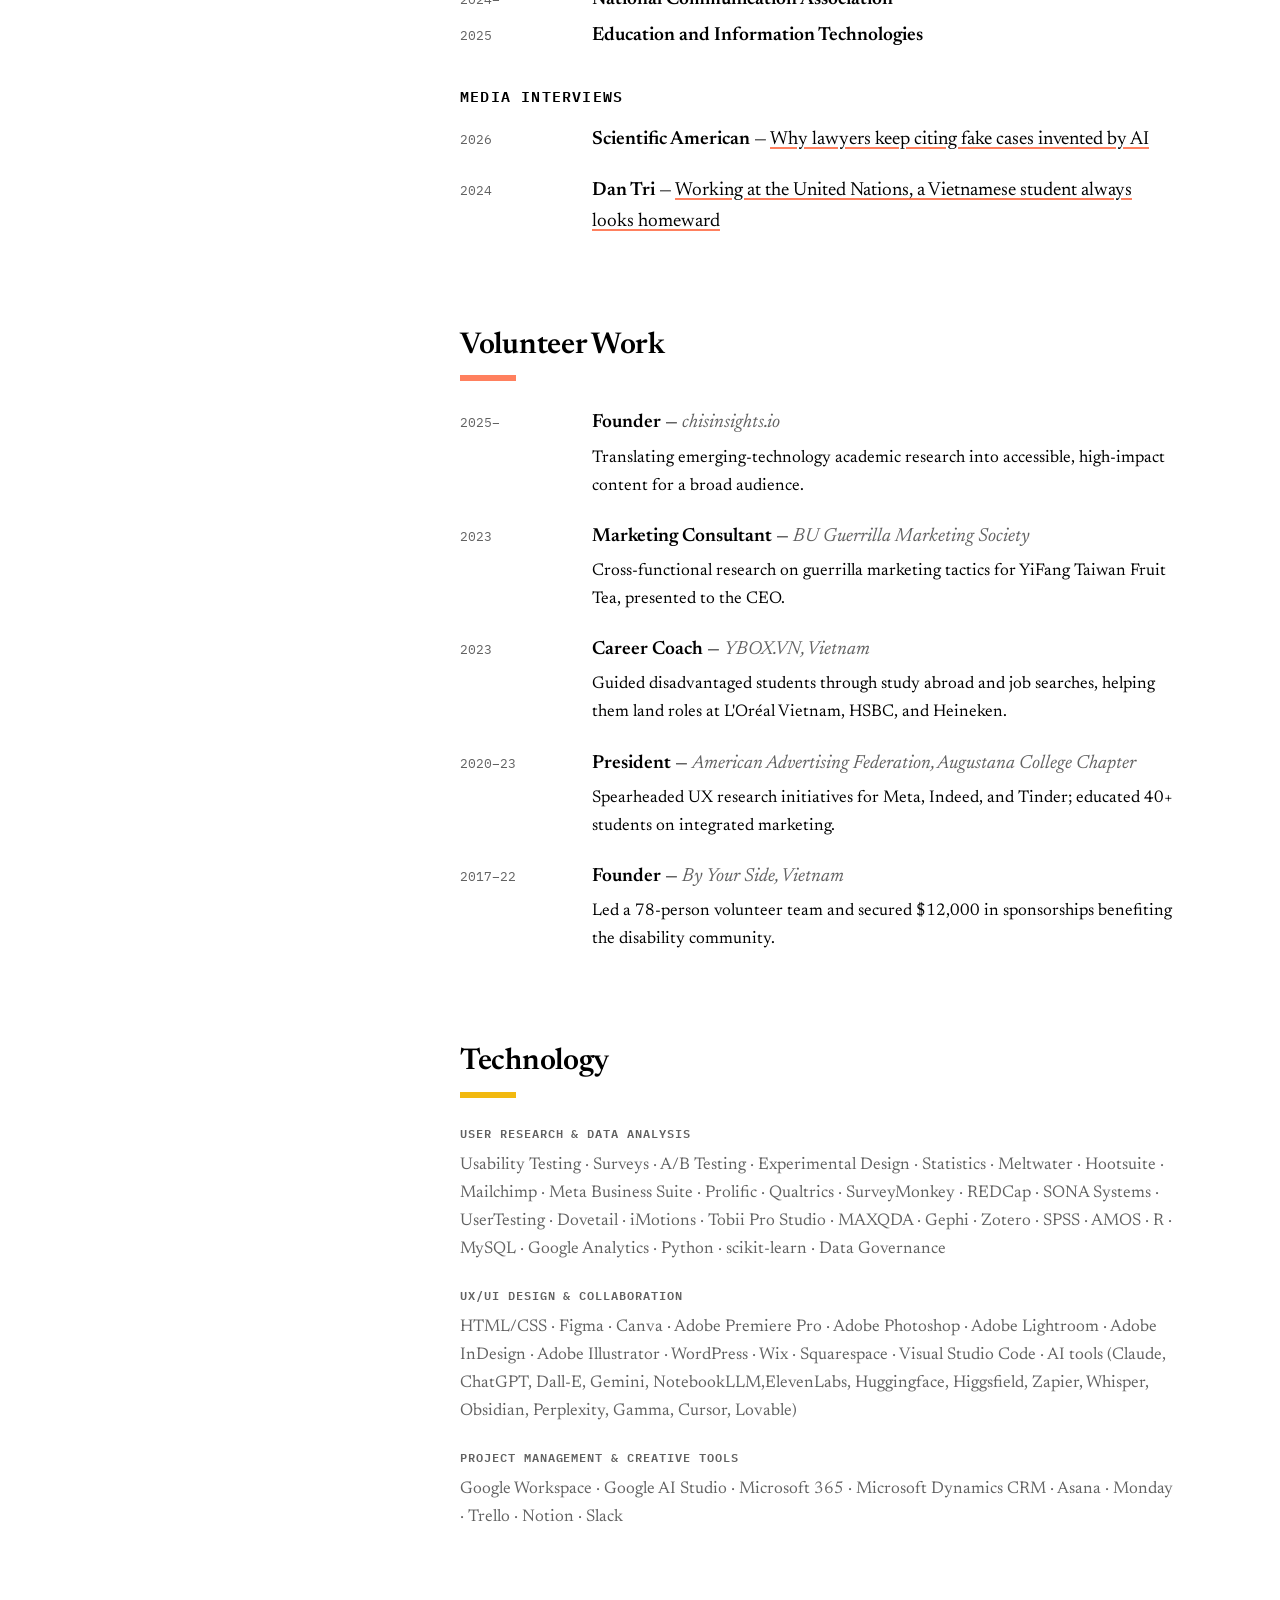
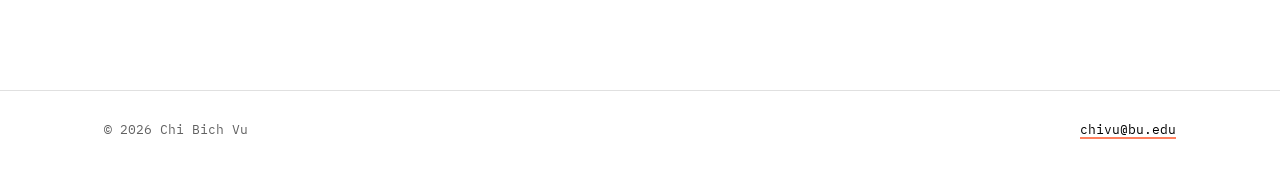
==== commit 77869266: "Update TL;DR section to better articulate research focus on human skills in technology interaction" ====
--- a/index.html
+++ b/index.html
@@ -68,7 +68,7 @@
 
   <div class="tldr">
     <p class="label">TL;DR</p>
-    <p>I study how people think about, trust, and live with emerging technologies, from ChatGPT in the classroom, AI transformation in business, to AI companionship apps, combining mixed-methods, experiments, psychophysiology, and user-centered design to make human-AI interaction more trustworthy and inclusive.</p>
+    <p>As emerging technologies reshape how we learn, work, and connect, the skills that matter most are human ones: knowing when to trust a system, how to question it, and when to verify what it tells us. I study how people build those skills, and I design technologies that put them at the center. My work spans new tools of all kinds, whether that's AI in the classroom, transformation across a business, cybersecurity, or blockchain. I draw on psychological and sociological theory and combine mixed methods, experiments, psychophysiology, and user-centered design to make how we interact with technology more trustworthy and inclusive.</p>
   </div>
 
   <!-- ================= ABOUT ================= -->
--- a/assets/styles.css
+++ b/assets/styles.css
@@ -145,36 +145,36 @@
 .sidebar-col {
   position: sticky;
   top: 84px;
-  margin-top: 64px;
+  margin-top: 48px;
   display: flex;
   flex-direction: column;
-  gap: 24px;
+  gap: 16px;
 }
 
 .profile-card {
   border: 2px solid var(--black);
   box-shadow: 8px 8px 0 var(--coral);
-  padding: 26px 24px;
+  padding: 18px 20px;
   text-align: center;
 }
 .profile-card h1 {
-  font-size: 30px;
+  font-size: 23px;
   line-height: 1.15;
-  margin: 18px 0 8px;
+  margin: 12px 0 6px;
   font-weight: 600;
   letter-spacing: -0.01em;
 }
 .profile-card .role {
   font-family: var(--mono);
-  font-size: 12px;
+  font-size: 11px;
   letter-spacing: 0.03em;
   color: var(--ink-60);
-  margin: 0 0 18px;
-  line-height: 1.6;
+  margin: 0 0 14px;
+  line-height: 1.5;
 }
 .hero-photo {
-  width: 160px;
-  height: 160px;
+  width: 116px;
+  height: 116px;
   object-fit: cover;
   border-radius: 50%;
   border: 3px solid var(--black);
@@ -184,15 +184,15 @@
   display: flex;
   flex-wrap: wrap;
   justify-content: center;
-  gap: 8px;
-  font-family: var(--mono);
-  font-size: 12px;
+  gap: 6px;
+  font-family: var(--mono);
+  font-size: 11.5px;
 }
 .social-row a {
   text-decoration: none;
   border: 1.5px solid var(--black);
-  padding: 5px 10px;
-  min-height: 24px;
+  padding: 4px 9px;
+  min-height: 22px;
 }
 .social-row a:hover { background: var(--gold); }
 
@@ -346,20 +346,20 @@
 .map-teaser {
   border: 2px solid var(--black);
   box-shadow: 8px 8px 0 var(--gold);
-  padding: 24px 22px;
+  padding: 16px 18px;
   text-align: center;
 }
-.map-teaser h2 { margin: 0 0 8px; font-size: 22px; }
-.map-teaser p { margin: 0 0 18px; color: var(--ink-60); font-size: 14px; }
+.map-teaser h2 { margin: 0 0 5px; font-size: 17px; }
+.map-teaser p { margin: 0 0 12px; color: var(--ink-60); font-size: 12.5px; line-height: 1.5; }
 .btn {
   display: block;
   font-family: var(--mono);
-  font-size: 14px;
+  font-size: 13px;
   font-weight: 600;
   text-decoration: none;
   border: 2px solid var(--black);
   background: var(--gold);
-  padding: 12px 22px;
+  padding: 9px 18px;
   white-space: nowrap;
 }
 .btn:hover { background: var(--coral); }
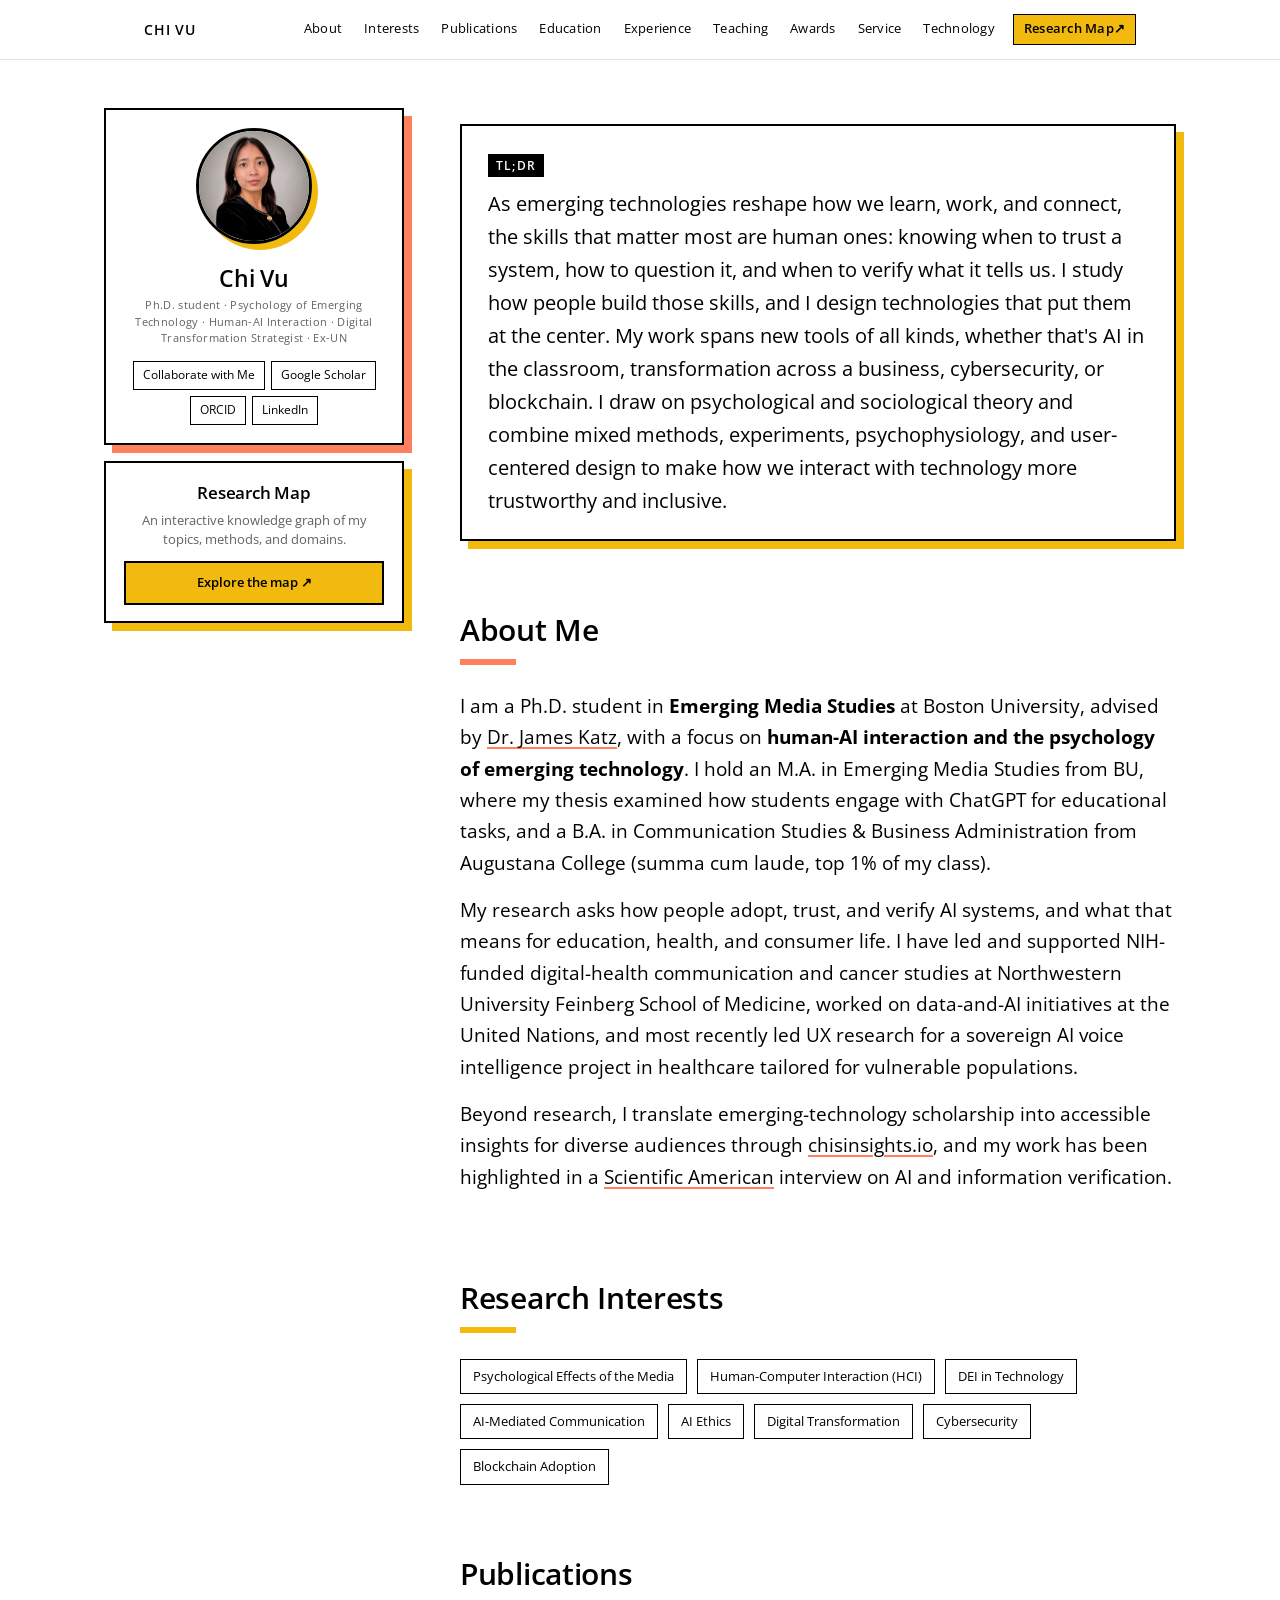
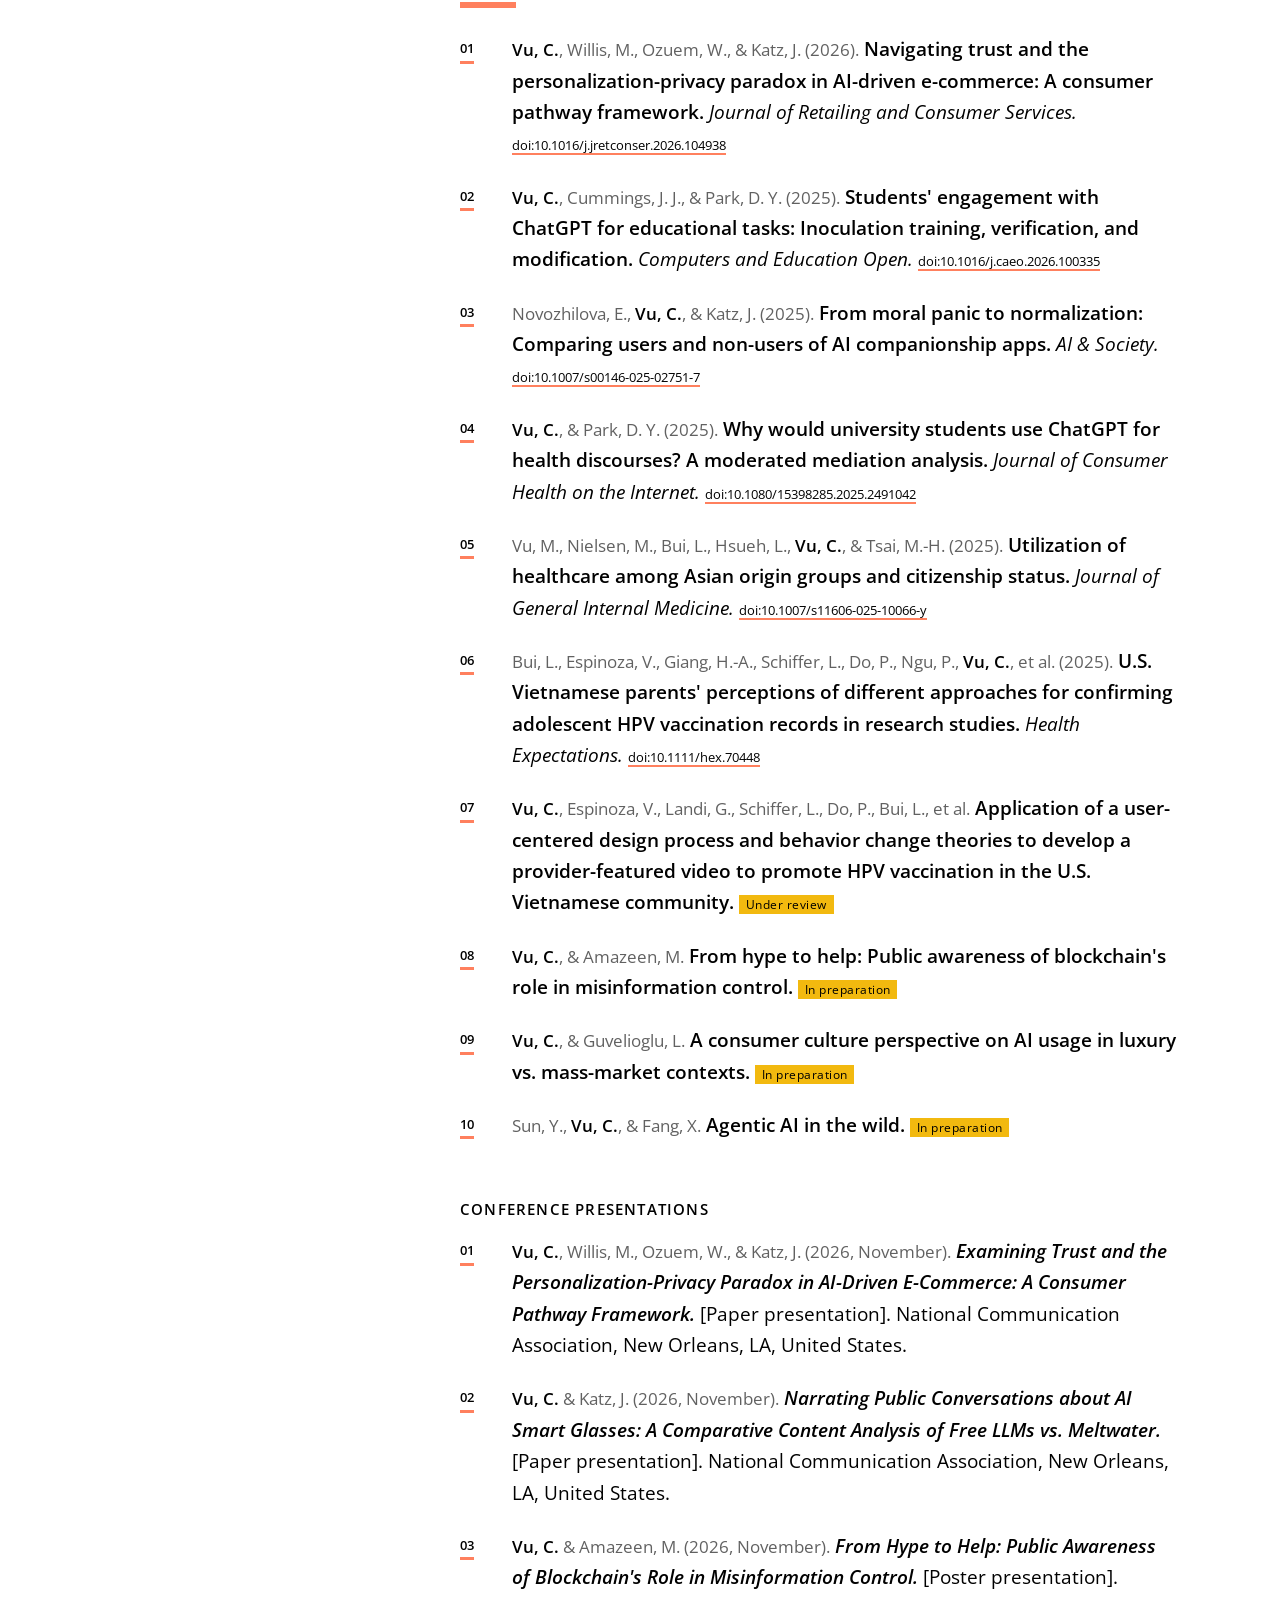
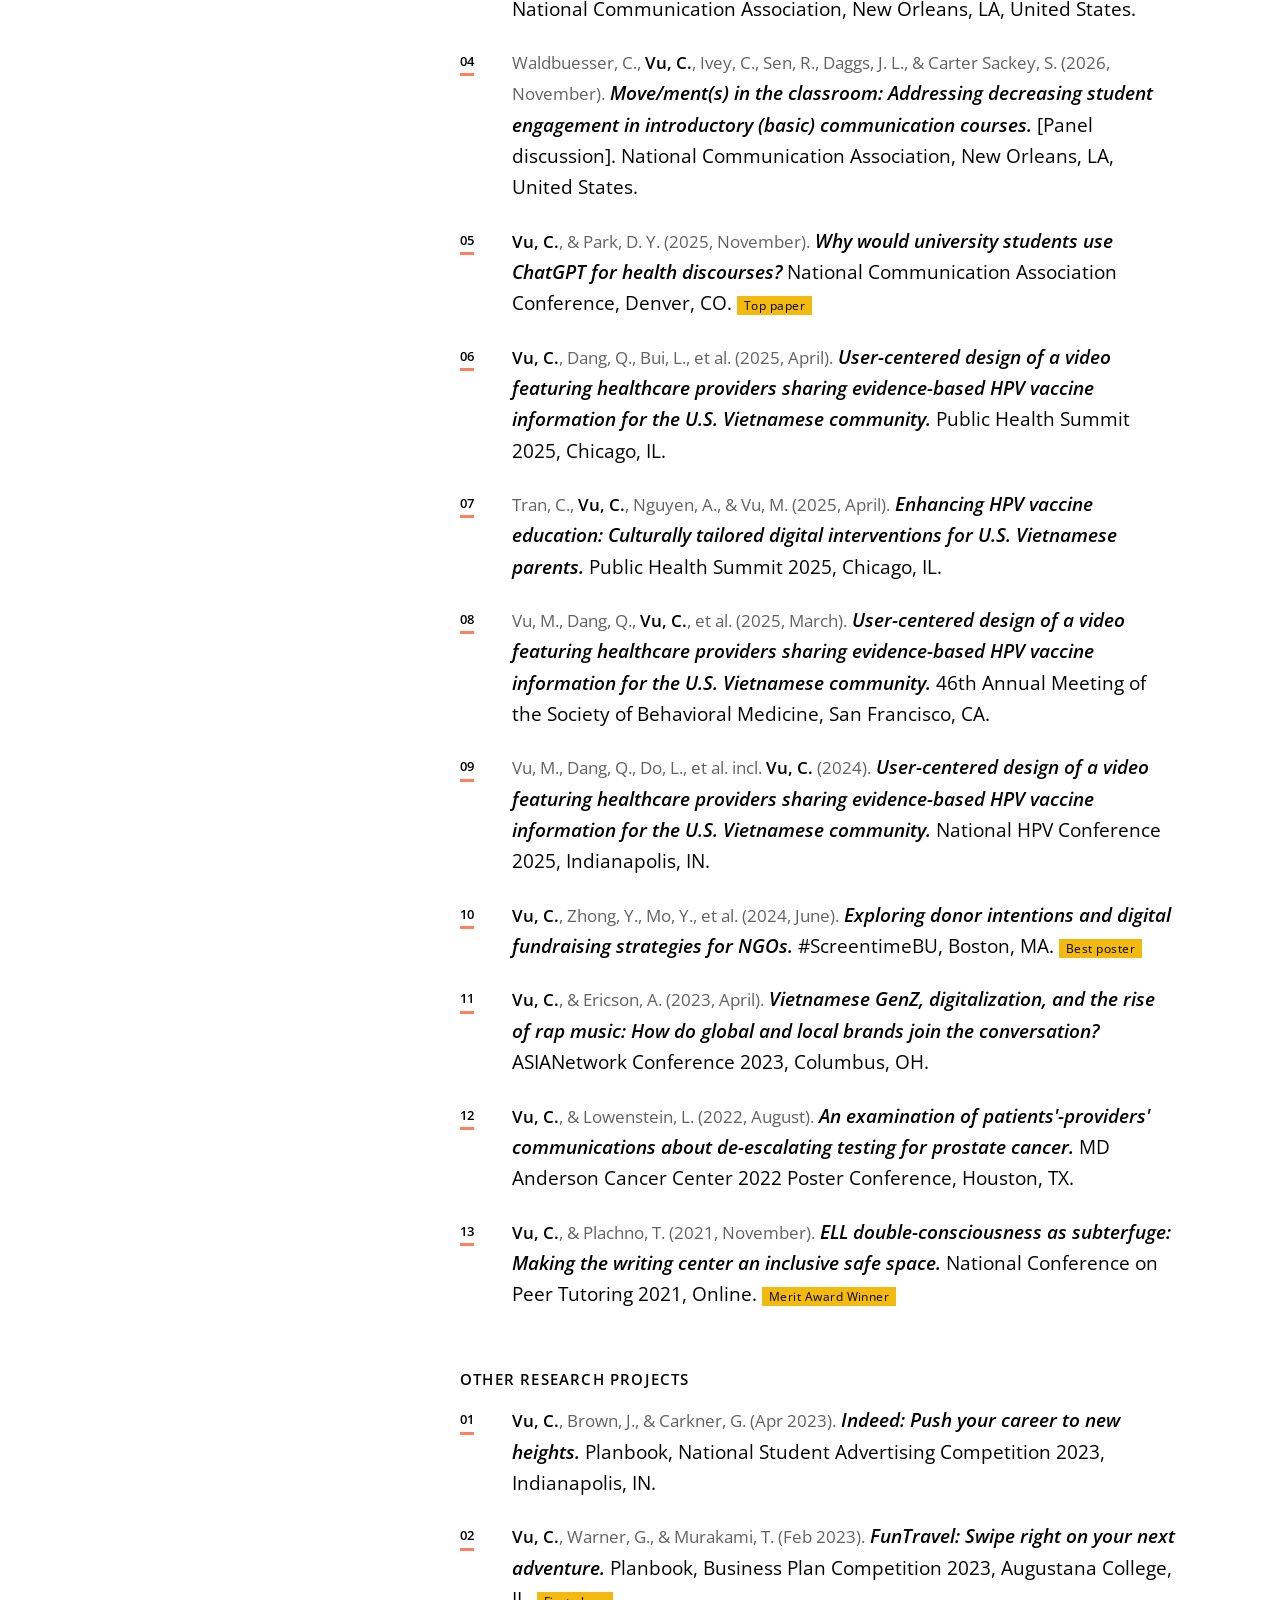
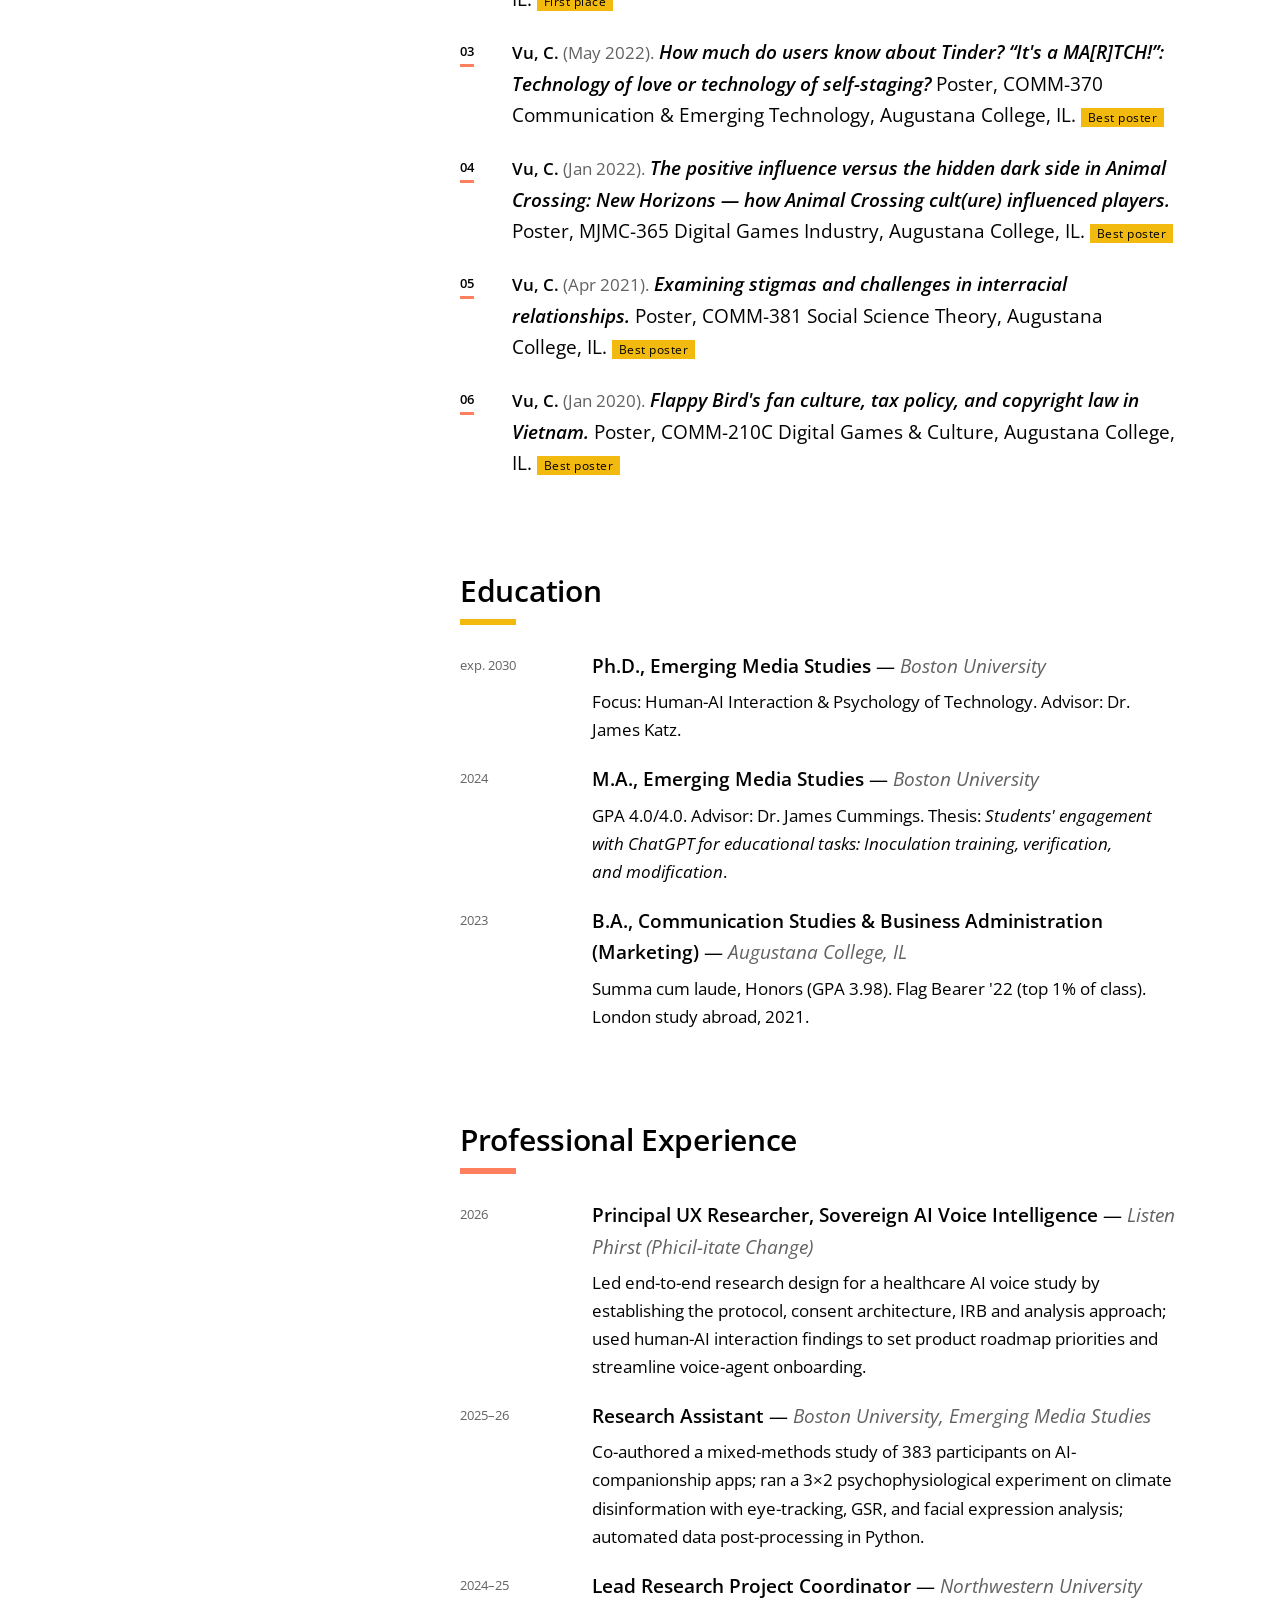
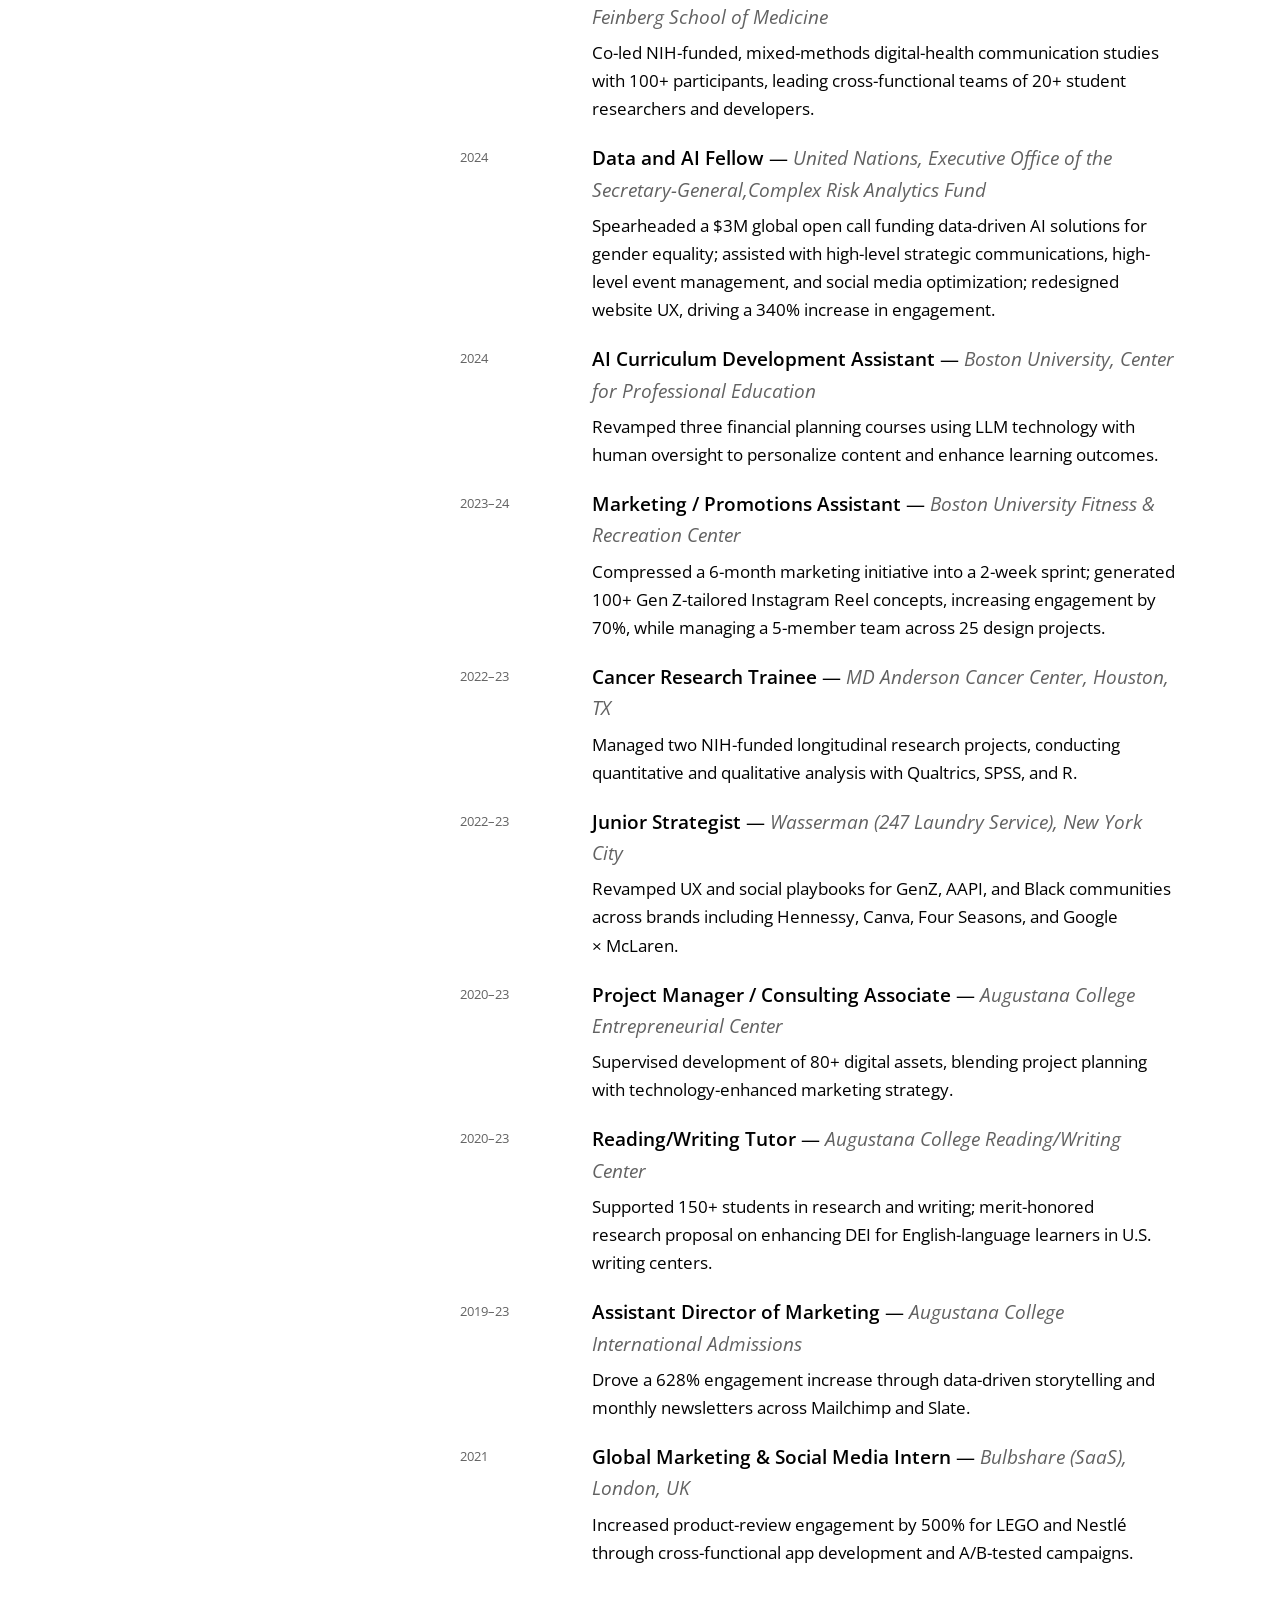
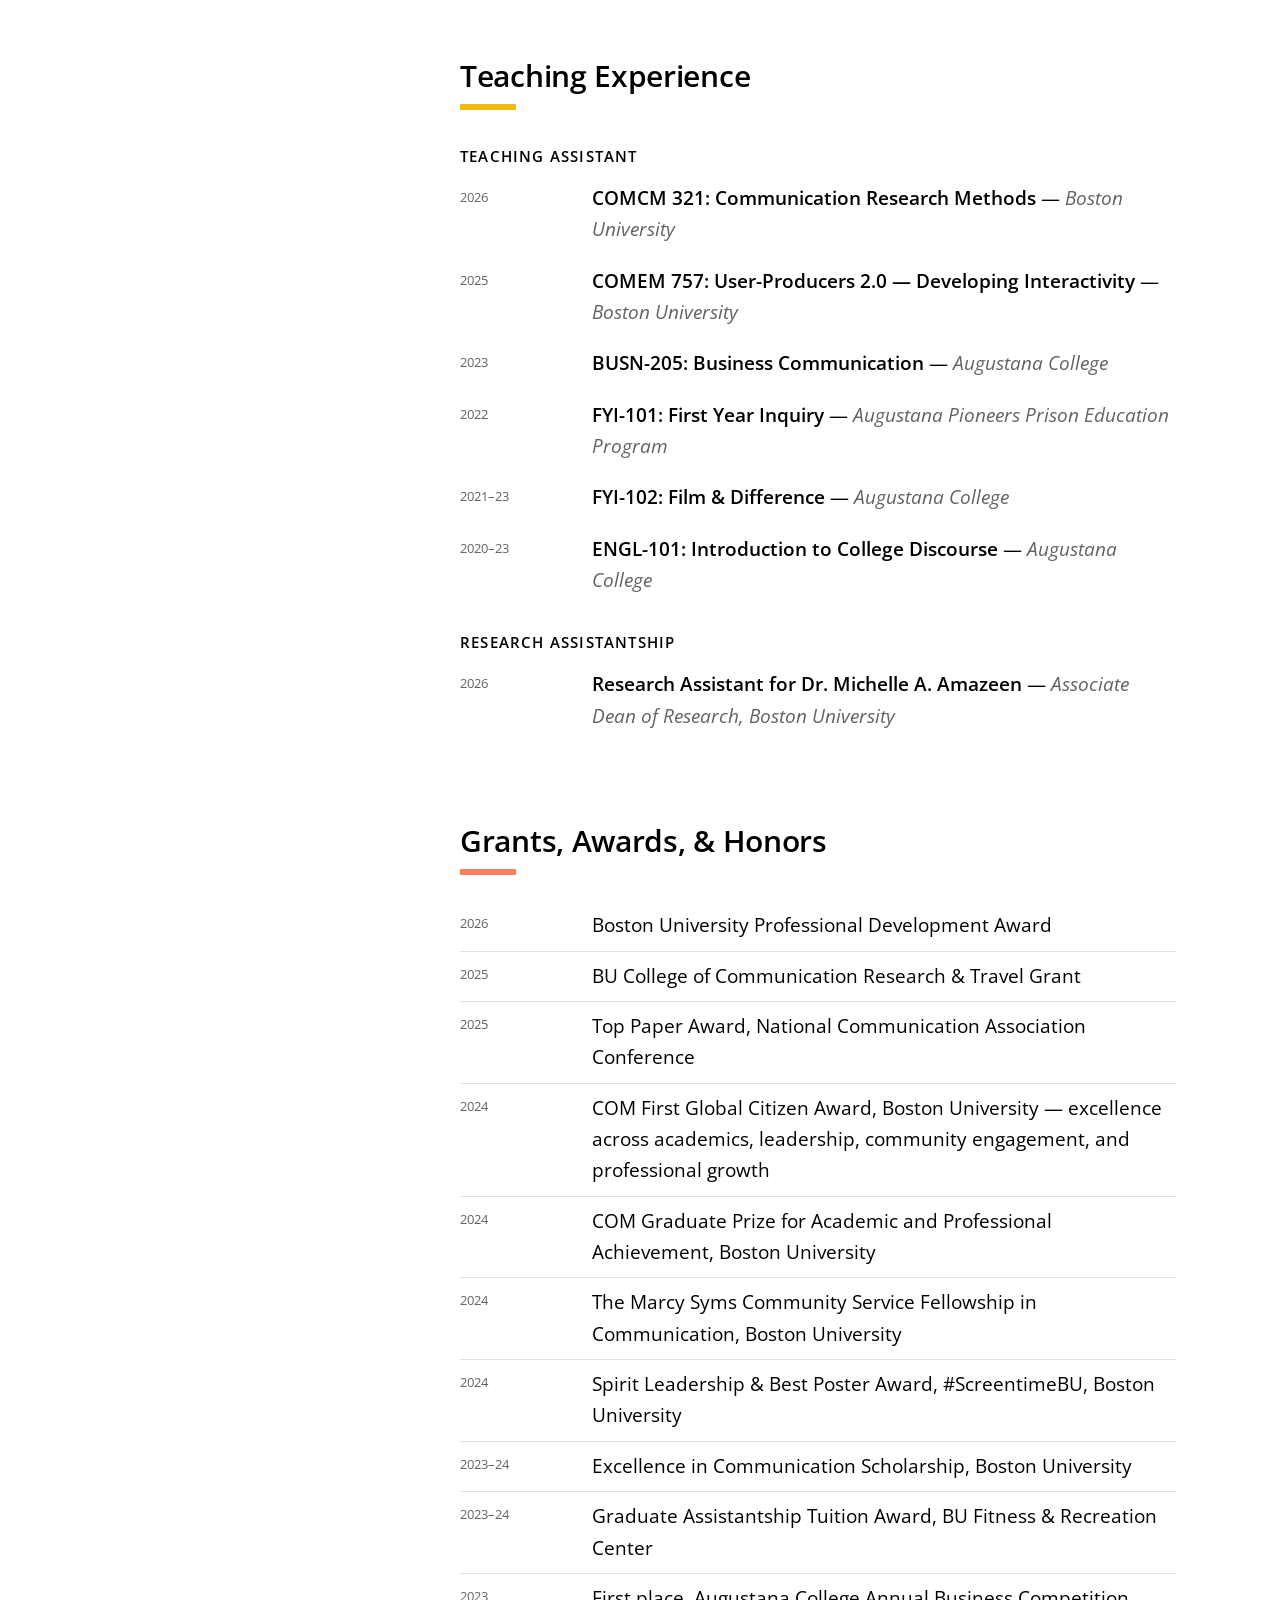
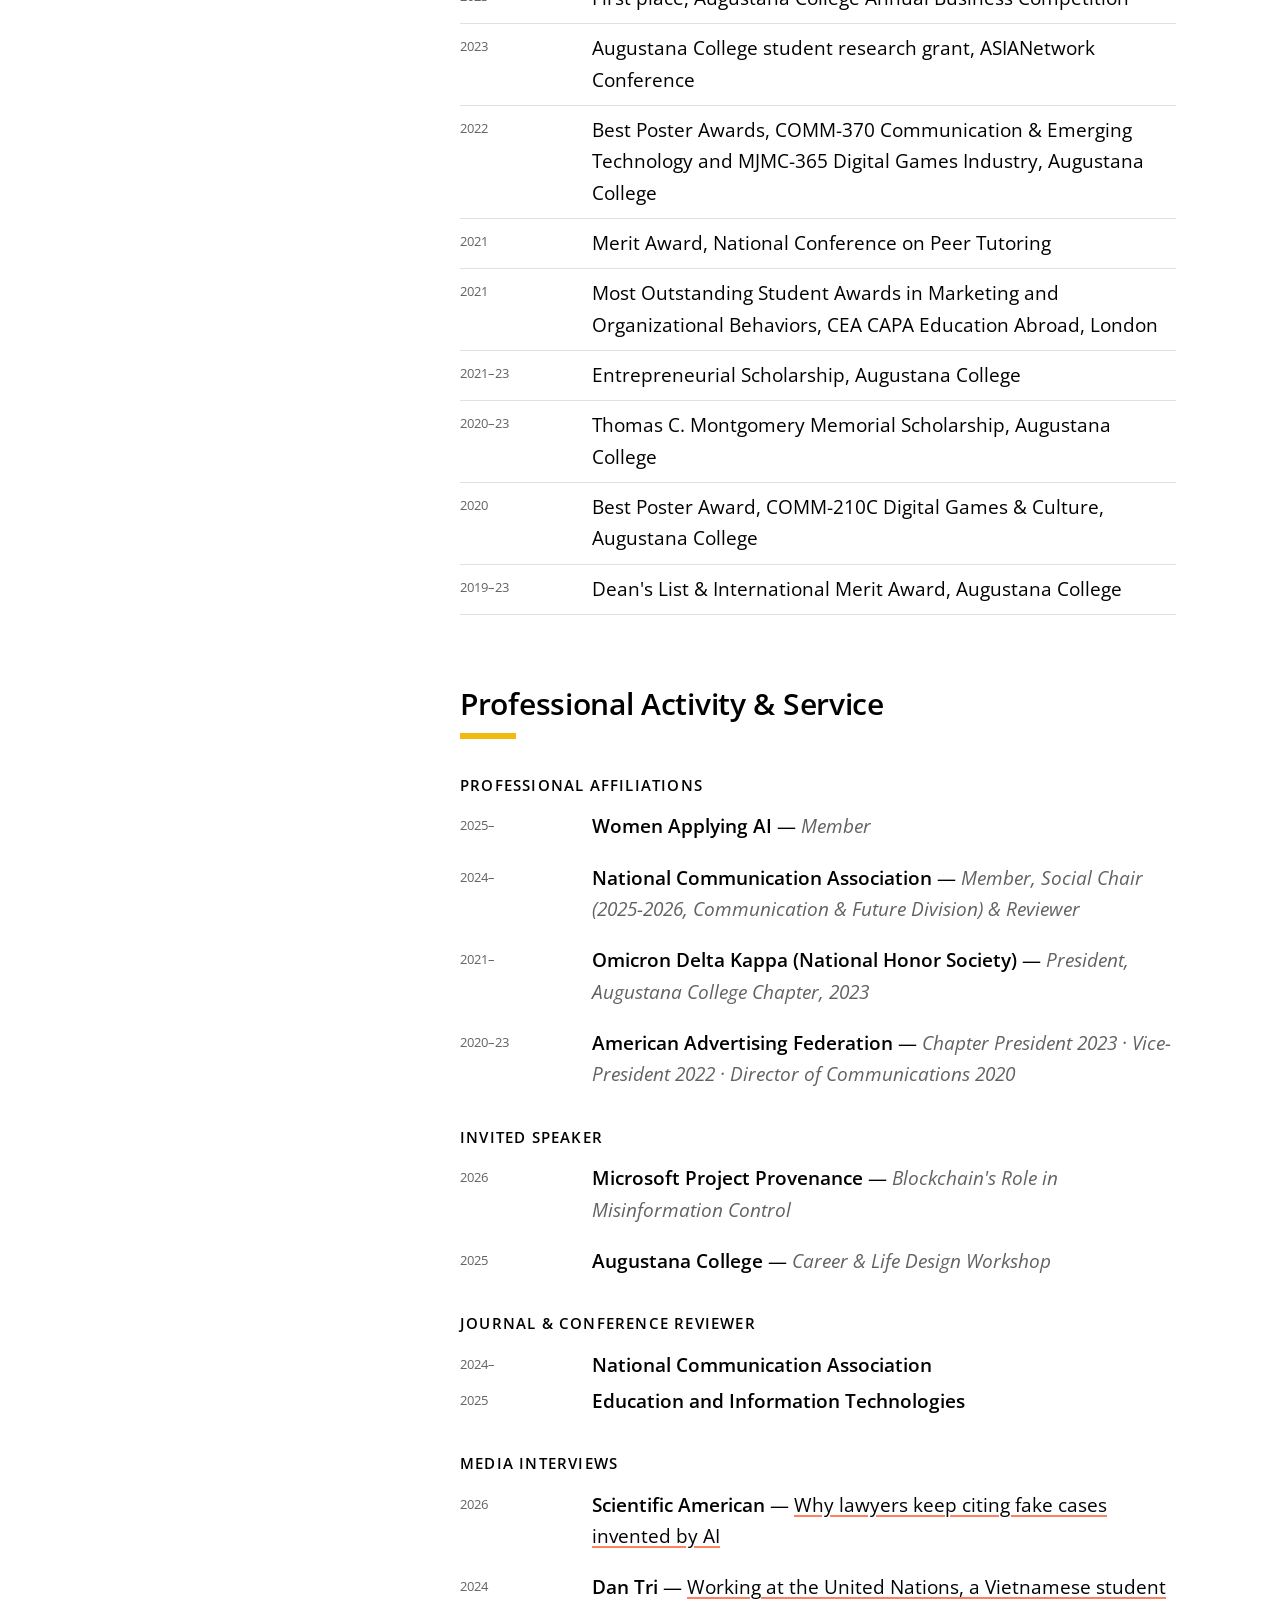
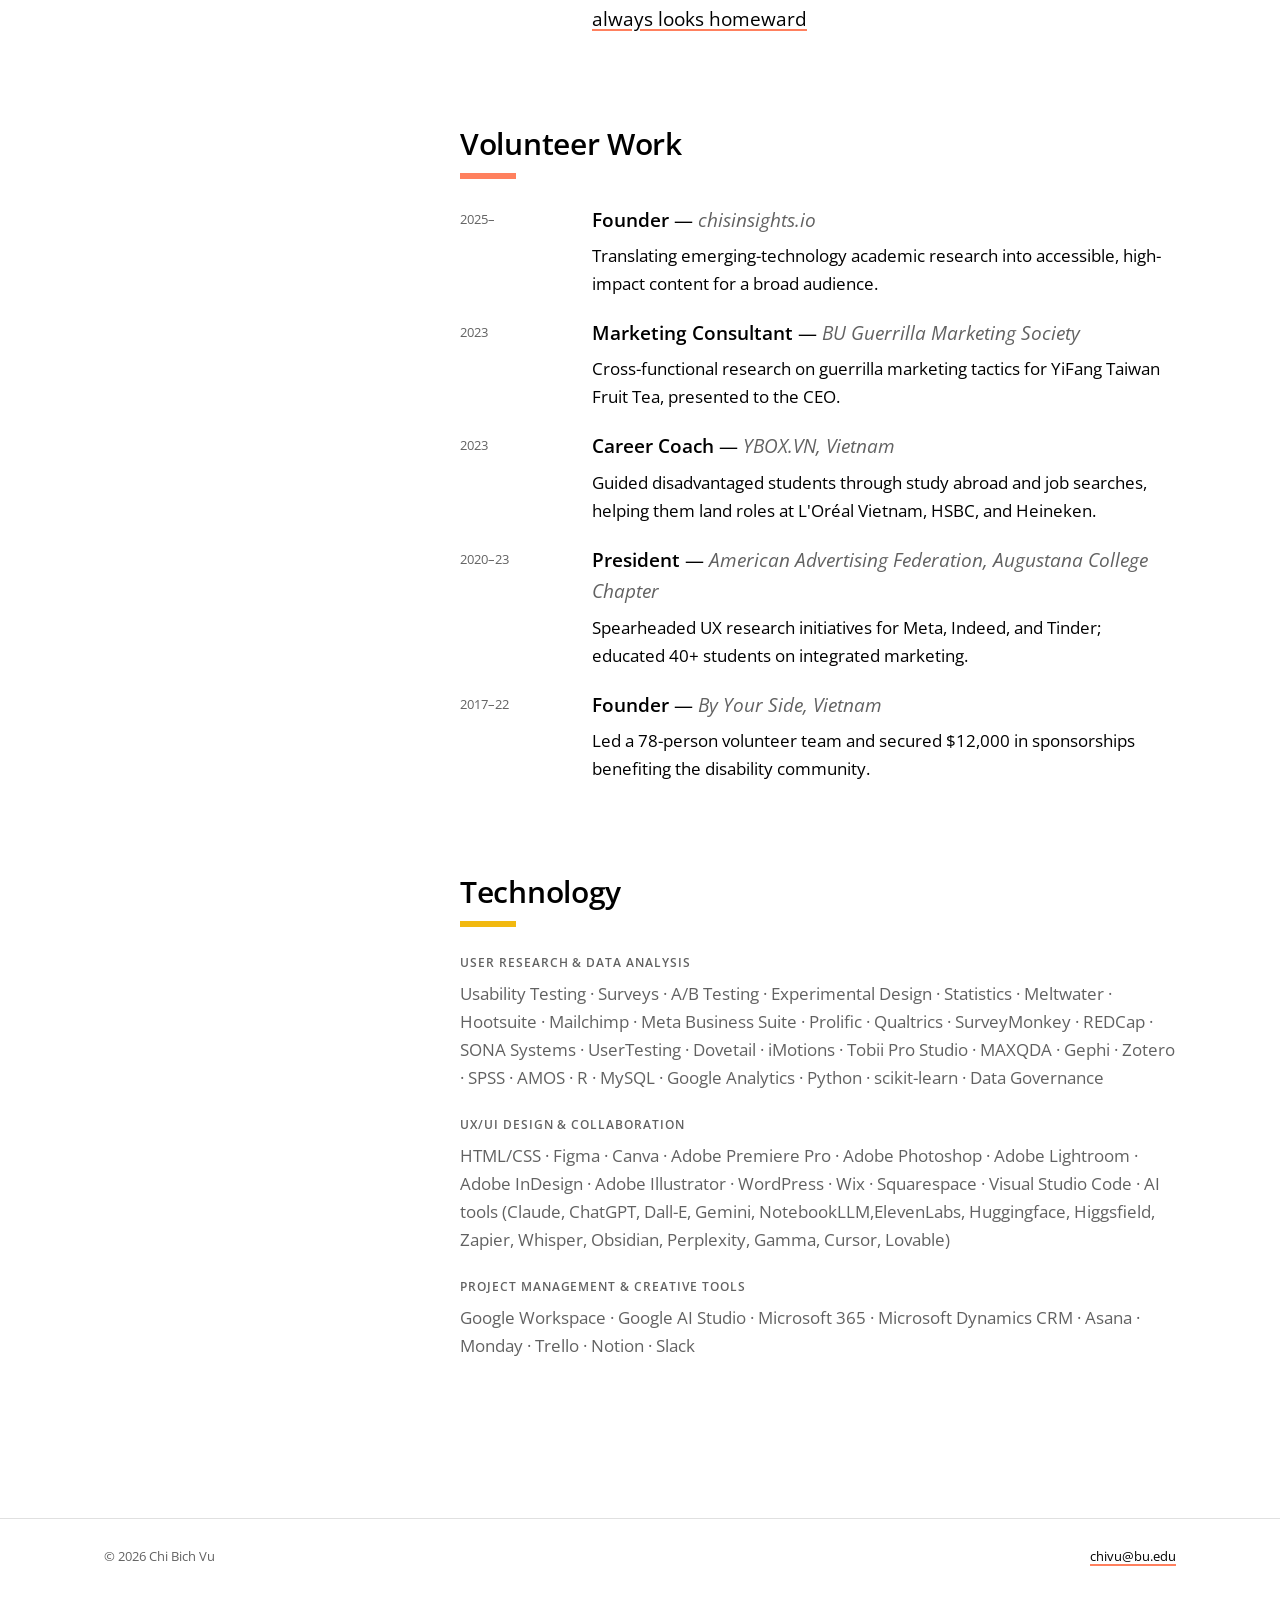
==== commit 2ee79a97: "Refactor code structure for improved readability and maintainability" ====
--- a/index.html
+++ b/index.html
@@ -15,7 +15,7 @@
   <link rel="icon" type="image/svg+xml" href="assets/img/favicon.svg">
   <link rel="preconnect" href="https://fonts.googleapis.com">
   <link rel="preconnect" href="https://fonts.gstatic.com" crossorigin>
-  <link href="https://fonts.googleapis.com/css2?family=Newsreader:ital,opsz,wght@0,6..72,400;0,6..72,600;1,6..72,400&family=IBM+Plex+Mono:wght@400;600&display=swap" rel="stylesheet">
+  <link href="https://fonts.googleapis.com/css2?family=Open+Sans:ital,wght@0,400;0,600;0,700;1,400&display=swap" rel="stylesheet">
   <link rel="stylesheet" href="assets/styles.css">
 </head>
 <body>
@@ -45,8 +45,8 @@
   <div class="sidebar-col">
     <aside class="profile-card">
       <!-- TODO: replace assets/img/profile.jpg with your preferred headshot (square, ≥400×400) -->
-      <img class="hero-photo" src="assets/img/profile.jpg" alt="Portrait of Chi Bich Vu">
-      <h1>Chi Bich Vu</h1>
+      <img class="hero-photo" src="assets/img/profile.jpg" alt="Portrait of Chi Vu">
+      <h1>Chi Vu</h1>
       <p class="role">Ph.D. student · Psychology of Emerging Technology · Human-AI Interaction · Digital Transformation Strategist · Ex-UN</p>
       <div class="social-row">
         <a href="mailto:chivu@bu.edu" target="_blank" rel="noopener">Collaborate with Me</a>
@@ -161,25 +161,45 @@
     </ol>
 
     <h3>Conference Presentations</h3>
-    <ol class="pub-list">
-      <li>
-        <span class="authors"><span class="me">Vu, C.</span>, &amp; Park, D. Y. (Nov 2025).</span>
+    <ol class="pub-list pub-list--presentations">
+      <li>
+        <span class="authors"><span class="me">Vu, C.</span>, Willis, M., Ozuem, W., &amp; Katz, J. (2026, November).</span>
+        <span class="title">Examining Trust and the Personalization-Privacy Paradox in AI-Driven E-Commerce: A Consumer Pathway Framework.</span>
+        <span class="venue">[Paper presentation]. National Communication Association, New Orleans, LA, United States.</span>
+      </li>
+      <li>
+        <span class="authors"><span class="me">Vu, C.</span> &amp; Katz, J. (2026, November).</span>
+        <span class="title">Narrating Public Conversations about AI Smart Glasses: A Comparative Content Analysis of Free LLMs vs. Meltwater.</span>
+        <span class="venue">[Paper presentation]. National Communication Association, New Orleans, LA, United States.</span>
+      </li>
+      <li>
+        <span class="authors"><span class="me">Vu, C.</span> &amp; Amazeen, M. (2026, November).</span>
+        <span class="title">From Hype to Help: Public Awareness of Blockchain's Role in Misinformation Control.</span>
+        <span class="venue">[Poster presentation]. National Communication Association, New Orleans, LA, United States.</span>
+      </li>
+      <li>
+        <span class="authors">Waldbuesser, C., <span class="me">Vu, C.</span>, Ivey, C., Sen, R., Daggs, J. L., &amp; Carter Sackey, S. (2026, November).</span>
+        <span class="title">Move/ment(s) in the classroom: Addressing decreasing student engagement in introductory (basic) communication courses.</span>
+        <span class="venue">[Panel discussion]. National Communication Association, New Orleans, LA, United States.</span>
+      </li>
+      <li>
+        <span class="authors"><span class="me">Vu, C.</span>, &amp; Park, D. Y. (2025, November).</span>
         <span class="title">Why would university students use ChatGPT for health discourses?</span>
         <span class="venue">National Communication Association Conference, Denver, CO.</span>
         <span class="pub-status">Top paper</span>
       </li>
       <li>
-        <span class="authors"><span class="me">Vu, C.</span>, Dang, Q., Bui, L., et al. (Apr 2025).</span>
+        <span class="authors"><span class="me">Vu, C.</span>, Dang, Q., Bui, L., et al. (2025, April).</span>
         <span class="title">User-centered design of a video featuring healthcare providers sharing evidence-based HPV vaccine information for the U.S. Vietnamese community.</span>
         <span class="venue">Public Health Summit 2025, Chicago, IL.</span>
       </li>
       <li>
-        <span class="authors">Tran, C., <span class="me">Vu, C.</span>, Nguyen, A., &amp; Vu, M. (Apr 2025).</span>
+        <span class="authors">Tran, C., <span class="me">Vu, C.</span>, Nguyen, A., &amp; Vu, M. (2025, April).</span>
         <span class="title">Enhancing HPV vaccine education: Culturally tailored digital interventions for U.S. Vietnamese parents.</span>
         <span class="venue">Public Health Summit 2025, Chicago, IL.</span>
       </li>
       <li>
-        <span class="authors">Vu, M., Dang, Q., <span class="me">Vu, C.</span>, et al. (Mar 2025).</span>
+        <span class="authors">Vu, M., Dang, Q., <span class="me">Vu, C.</span>, et al. (2025, March).</span>
         <span class="title">User-centered design of a video featuring healthcare providers sharing evidence-based HPV vaccine information for the U.S. Vietnamese community.</span>
         <span class="venue">46th Annual Meeting of the Society of Behavioral Medicine, San Francisco, CA.</span>
       </li>
@@ -189,23 +209,23 @@
         <span class="venue">National HPV Conference 2025, Indianapolis, IN.</span>
       </li>
       <li>
-        <span class="authors"><span class="me">Vu, C.</span>, Zhong, Y., Mo, Y., et al. (Jun 2024).</span>
+        <span class="authors"><span class="me">Vu, C.</span>, Zhong, Y., Mo, Y., et al. (2024, June).</span>
         <span class="title">Exploring donor intentions and digital fundraising strategies for NGOs.</span>
         <span class="venue">#ScreentimeBU, Boston, MA.</span>
         <span class="pub-status">Best poster</span>
       </li>
       <li>
-        <span class="authors"><span class="me">Vu, C.</span>, &amp; Ericson, A. (Apr 2023).</span>
+        <span class="authors"><span class="me">Vu, C.</span>, &amp; Ericson, A. (2023, April).</span>
         <span class="title">Vietnamese GenZ, digitalization, and the rise of rap music: How do global and local brands join the conversation?</span>
         <span class="venue">ASIANetwork Conference 2023, Columbus, OH.</span>
       </li>
       <li>
-        <span class="authors"><span class="me">Vu, C.</span>, &amp; Lowenstein, L. (Aug 2022).</span>
+        <span class="authors"><span class="me">Vu, C.</span>, &amp; Lowenstein, L. (2022, August).</span>
         <span class="title">An examination of patients'-providers' communications about de-escalating testing for prostate cancer.</span>
         <span class="venue">MD Anderson Cancer Center 2022 Poster Conference, Houston, TX.</span>
       </li>
       <li>
-        <span class="authors"><span class="me">Vu, C.</span>, &amp; Plachno, T. (Nov 2021).</span>
+        <span class="authors"><span class="me">Vu, C.</span>, &amp; Plachno, T. (2021, November).</span>
         <span class="title">ELL double-consciousness as subterfuge: Making the writing center an inclusive safe space.</span>
         <span class="venue">National Conference on Peer Tutoring 2021, Online.</span>
          <span class="pub-status">Merit Award Winner</span>
@@ -213,7 +233,7 @@
     </ol>
 
     <h3>Other Research Projects</h3>
-    <ol class="pub-list">
+    <ol class="pub-list pub-list--presentations">
       <li>
         <span class="authors"><span class="me">Vu, C.</span>, Brown, J., &amp; Carkner, G. (Apr 2023).</span>
         <span class="title">Indeed: Push your career to new heights.</span>
@@ -286,8 +306,8 @@
     <div class="entry">
       <div class="when">2026</div>
       <div class="what">
-        <strong>Lead UX Researcher, Sovereign AI Voice Intelligence</strong> — <span class="org">Listen Phirst (Phicil-itate Change)</span>
-        <p>Led end-to-end research design for a healthcare AI voice study — protocol, consent architecture, IRB — and used human-AI interaction findings to set product roadmap priorities and streamline voice-agent onboarding.</p>
+        <strong>Principal UX Researcher, Sovereign AI Voice Intelligence</strong> — <span class="org">Listen Phirst (Phicil-itate Change)</span>
+        <p>Led end-to-end research design for a healthcare AI voice study by establishing the protocol, consent architecture, IRB and analysis approach; used human-AI interaction findings to set product roadmap priorities and streamline voice-agent onboarding.</p>
       </div>
     </div>
     <div class="entry">
--- a/assets/styles.css
+++ b/assets/styles.css
@@ -14,8 +14,8 @@
   --white: #ffffff;
   --ink-60: rgba(0, 0, 0, 0.62);
   --ink-12: rgba(0, 0, 0, 0.12);
-  --serif: "Newsreader", Georgia, "Times New Roman", serif;
-  --mono: "IBM Plex Mono", ui-monospace, "SF Mono", Menlo, monospace;
+  --serif: "Open Sans", -apple-system, BlinkMacSystemFont, "Segoe UI", Arial, sans-serif;
+  --mono: "Open Sans", -apple-system, BlinkMacSystemFont, "Segoe UI", Arial, sans-serif;
   --maxw: 760px;
 }
 
@@ -309,6 +309,10 @@
 .pub-list li .authors .me { color: var(--black); font-weight: 600; }
 .pub-list .title { font-weight: 600; }
 .pub-list .venue { font-style: italic; }
+/* Presentation-type entries (conference talks, posters, panels, projects):
+   APA italicizes the presentation/work title, not the sponsoring org/venue. */
+.pub-list--presentations .title { font-style: italic; }
+.pub-list--presentations .venue { font-style: normal; }
 .pub-status {
   font-family: var(--mono);
   font-size: 11.5px;
@@ -400,24 +404,23 @@
   margin-top: 10px;
 }
 .map-wrap {
-  position: relative;
+  display: flex;
+  align-items: stretch;
   border-top: 2px solid var(--black);
   border-bottom: 2px solid var(--black);
   background: var(--white);
 }
+.map-graph { position: relative; flex: 1 1 auto; min-width: 0; }
 #graph { display: block; width: 100%; height: 72vh; min-height: 520px; cursor: grab; touch-action: none; }
 #graph:active { cursor: grabbing; }
 
 /* legend */
 .legend {
-  position: absolute;
-  left: 16px;
-  bottom: 16px;
-  background: var(--white);
-  border: 2px solid var(--black);
-  padding: 14px 16px;
-  max-width: 250px;
-  box-shadow: 6px 6px 0 var(--gold);
+  flex: 0 0 260px;
+  border-left: 2px solid var(--black);
+  background: var(--white);
+  padding: 18px 18px;
+  overflow-y: auto;
 }
 .legend .filter-icon { margin-right: 4px; vertical-align: -1px; color: var(--coral); }
 .map-reset {
@@ -466,8 +469,11 @@
   margin: 12px 0 0;
   line-height: 1.5;
 }
+@media (max-width: 860px) {
+  .map-wrap { flex-direction: column; }
+  .legend { flex-basis: auto; border-left: none; border-top: 2px solid var(--black); }
+}
 @media (max-width: 640px) {
-  .legend { position: static; max-width: none; margin: 12px 16px 16px; box-shadow: none; }
   .legend button { min-height: 44px; font-size: 13px; }
   .map-reset { min-height: 44px; }
   #graph { height: 60vh; min-height: 420px; }
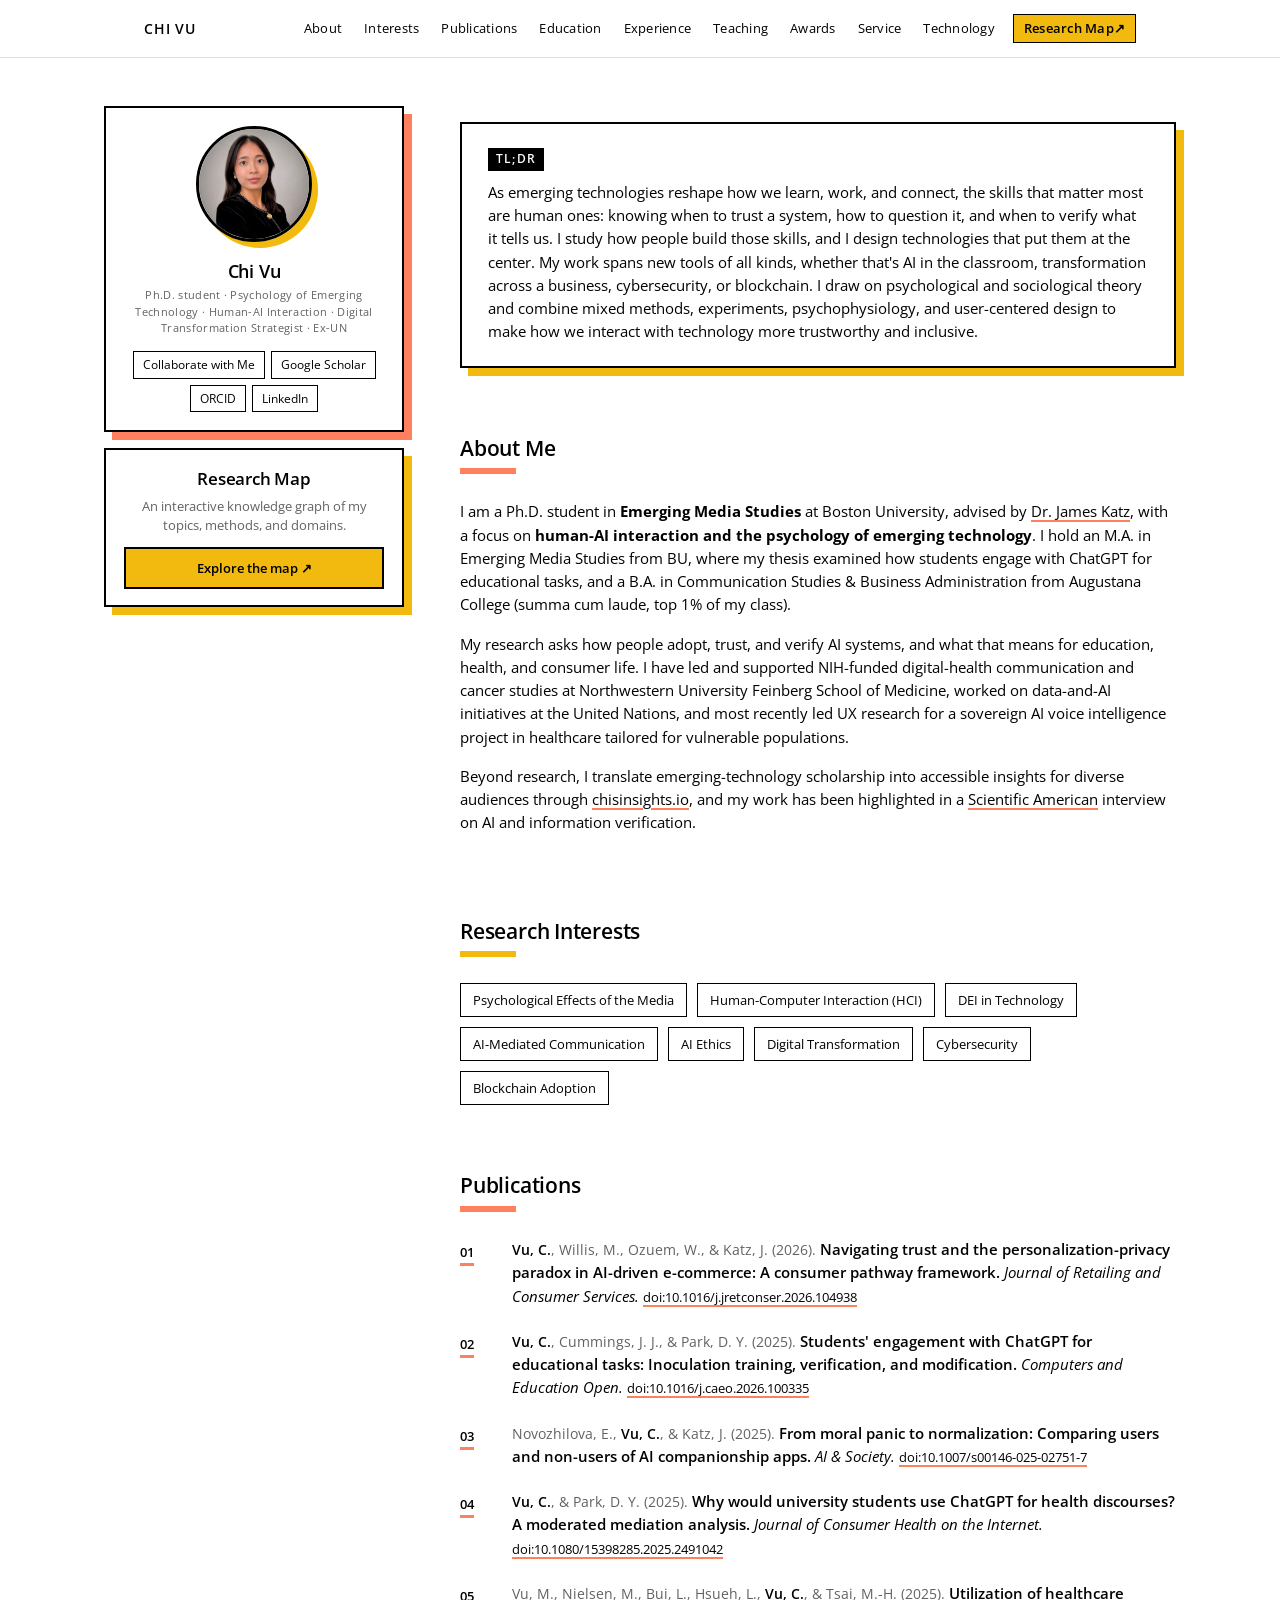
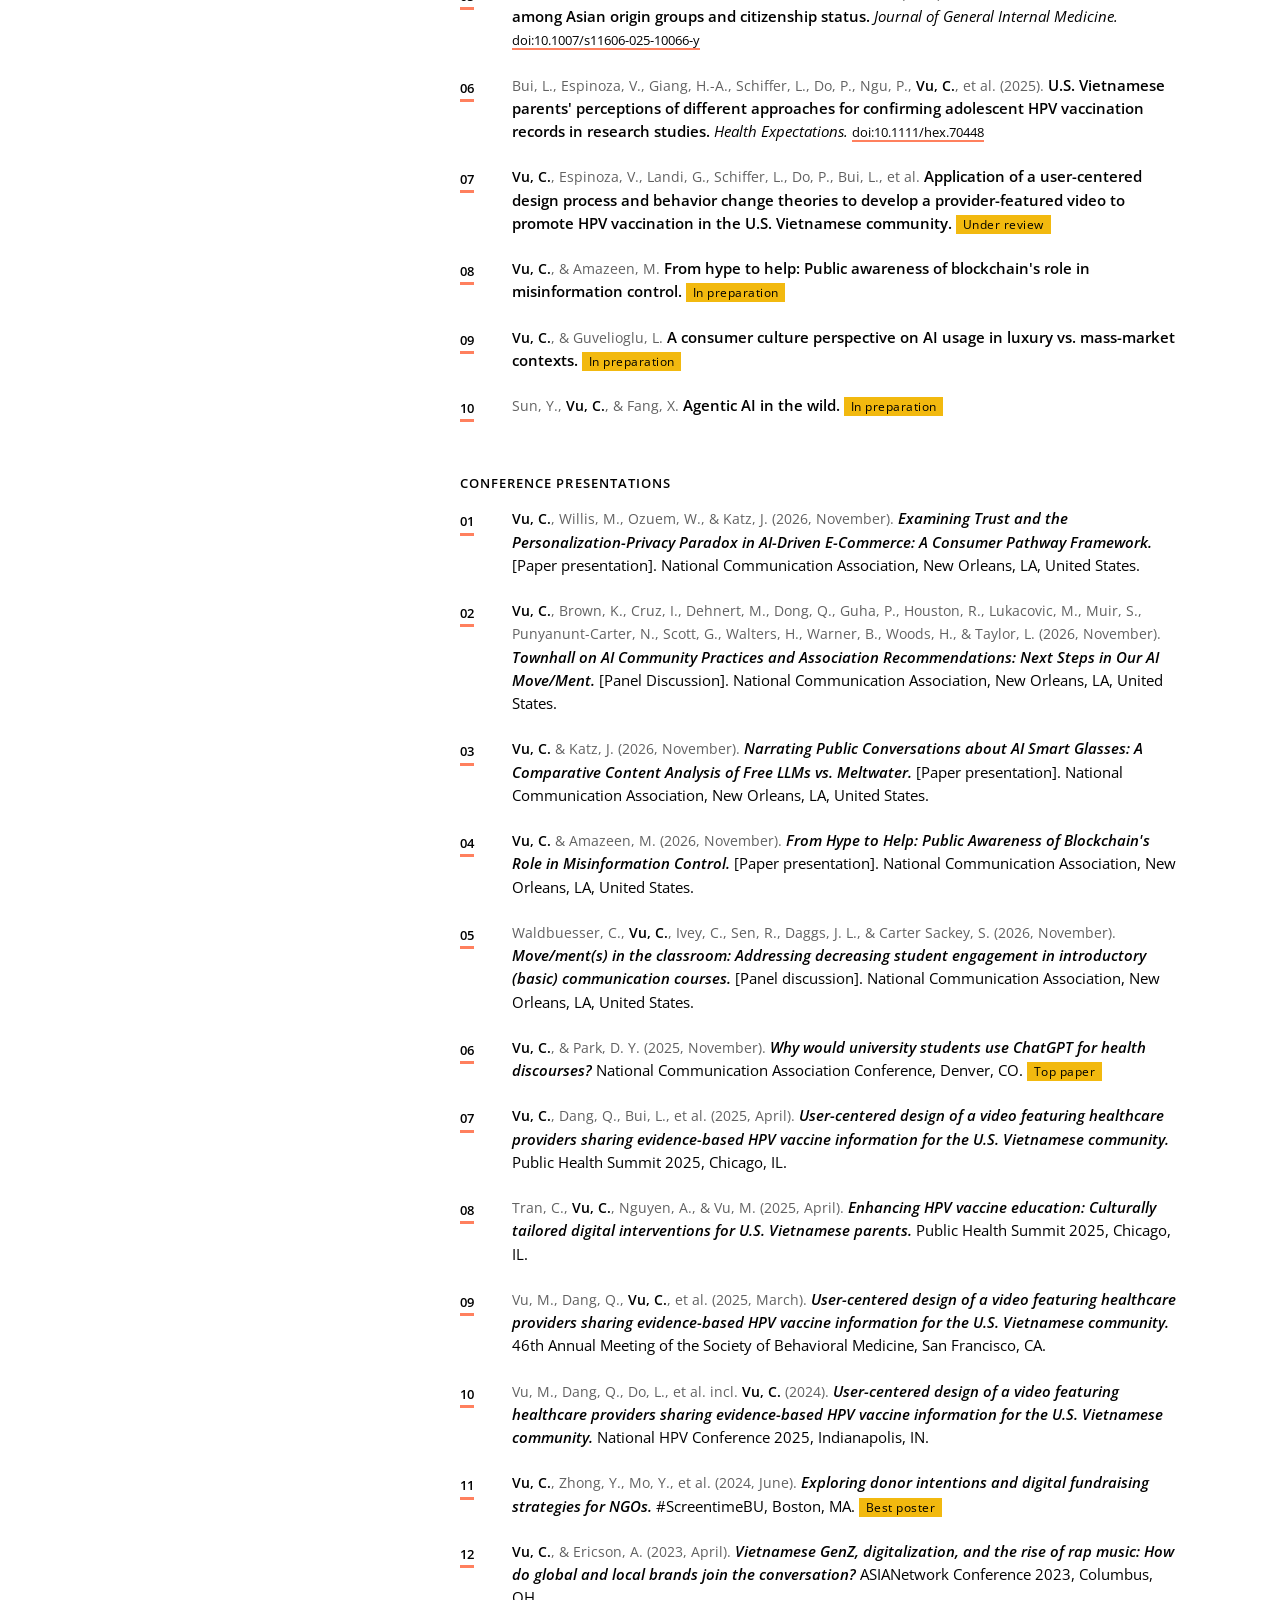
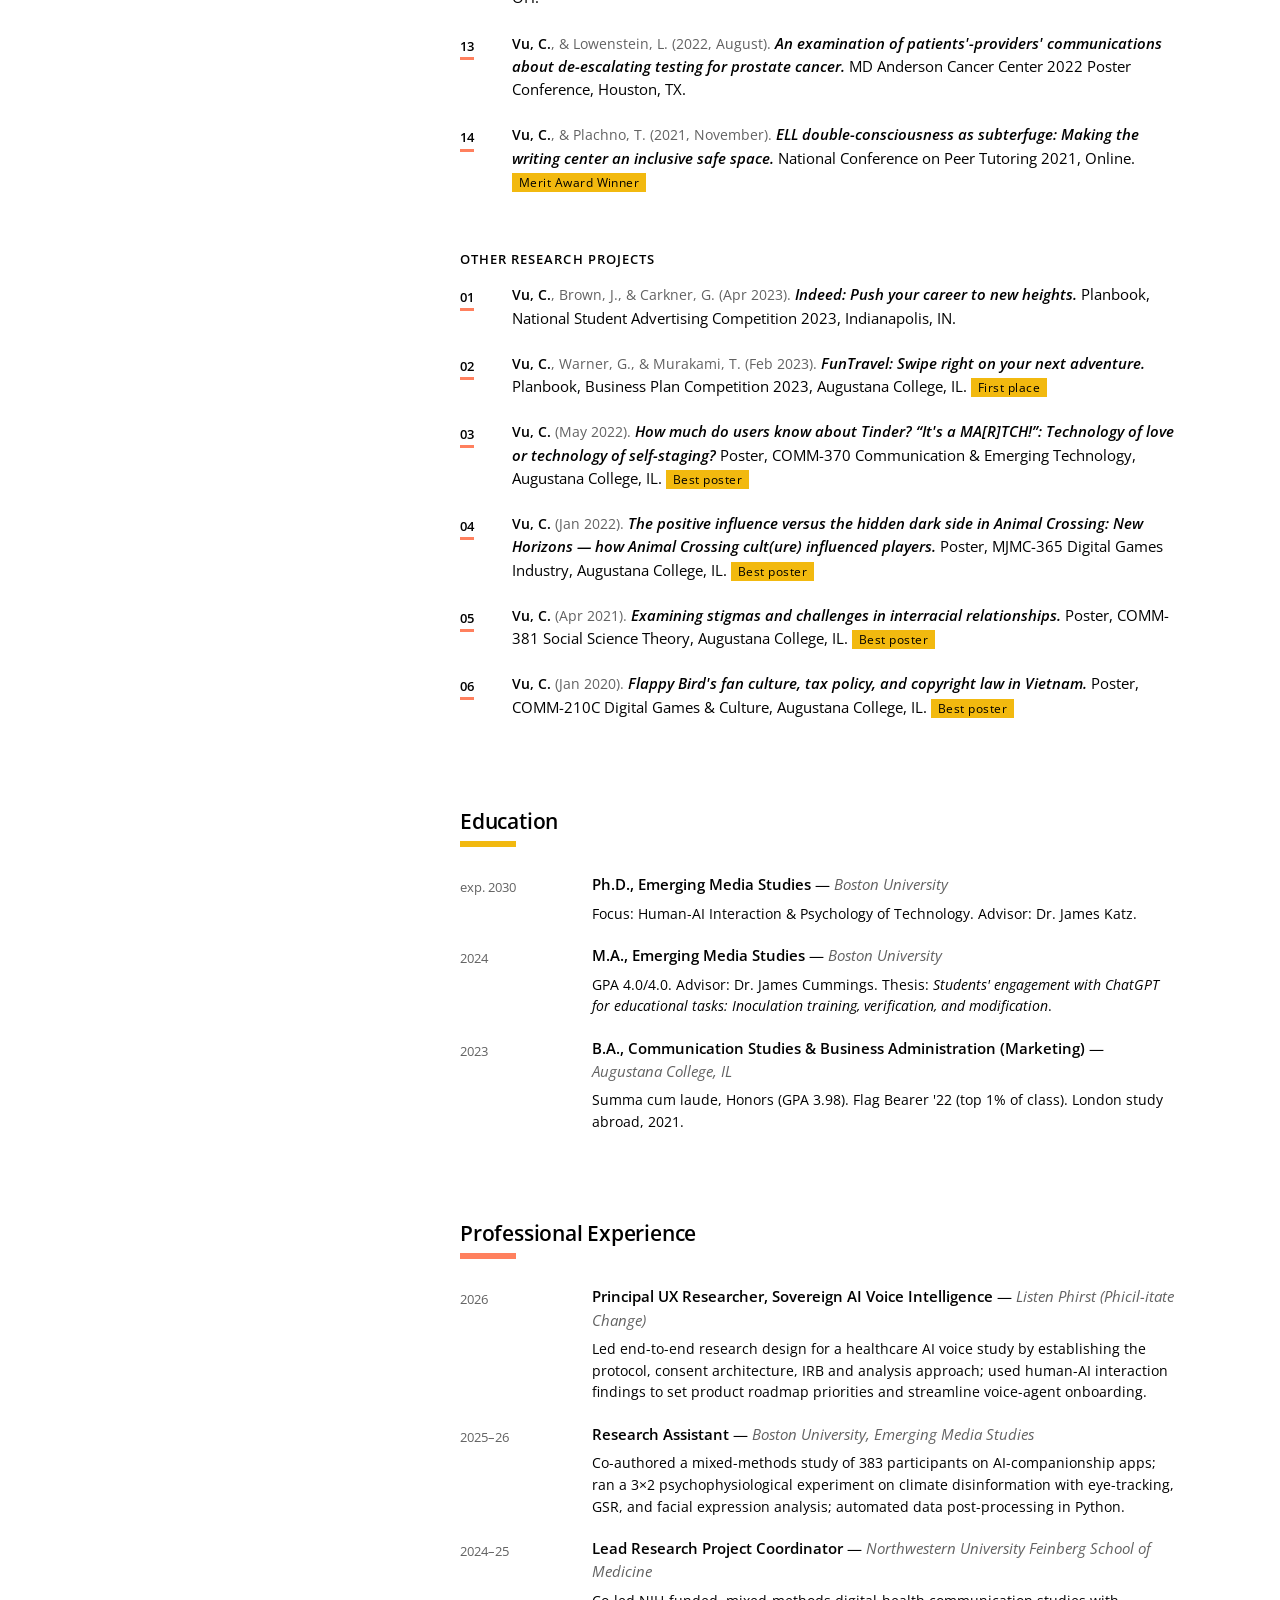
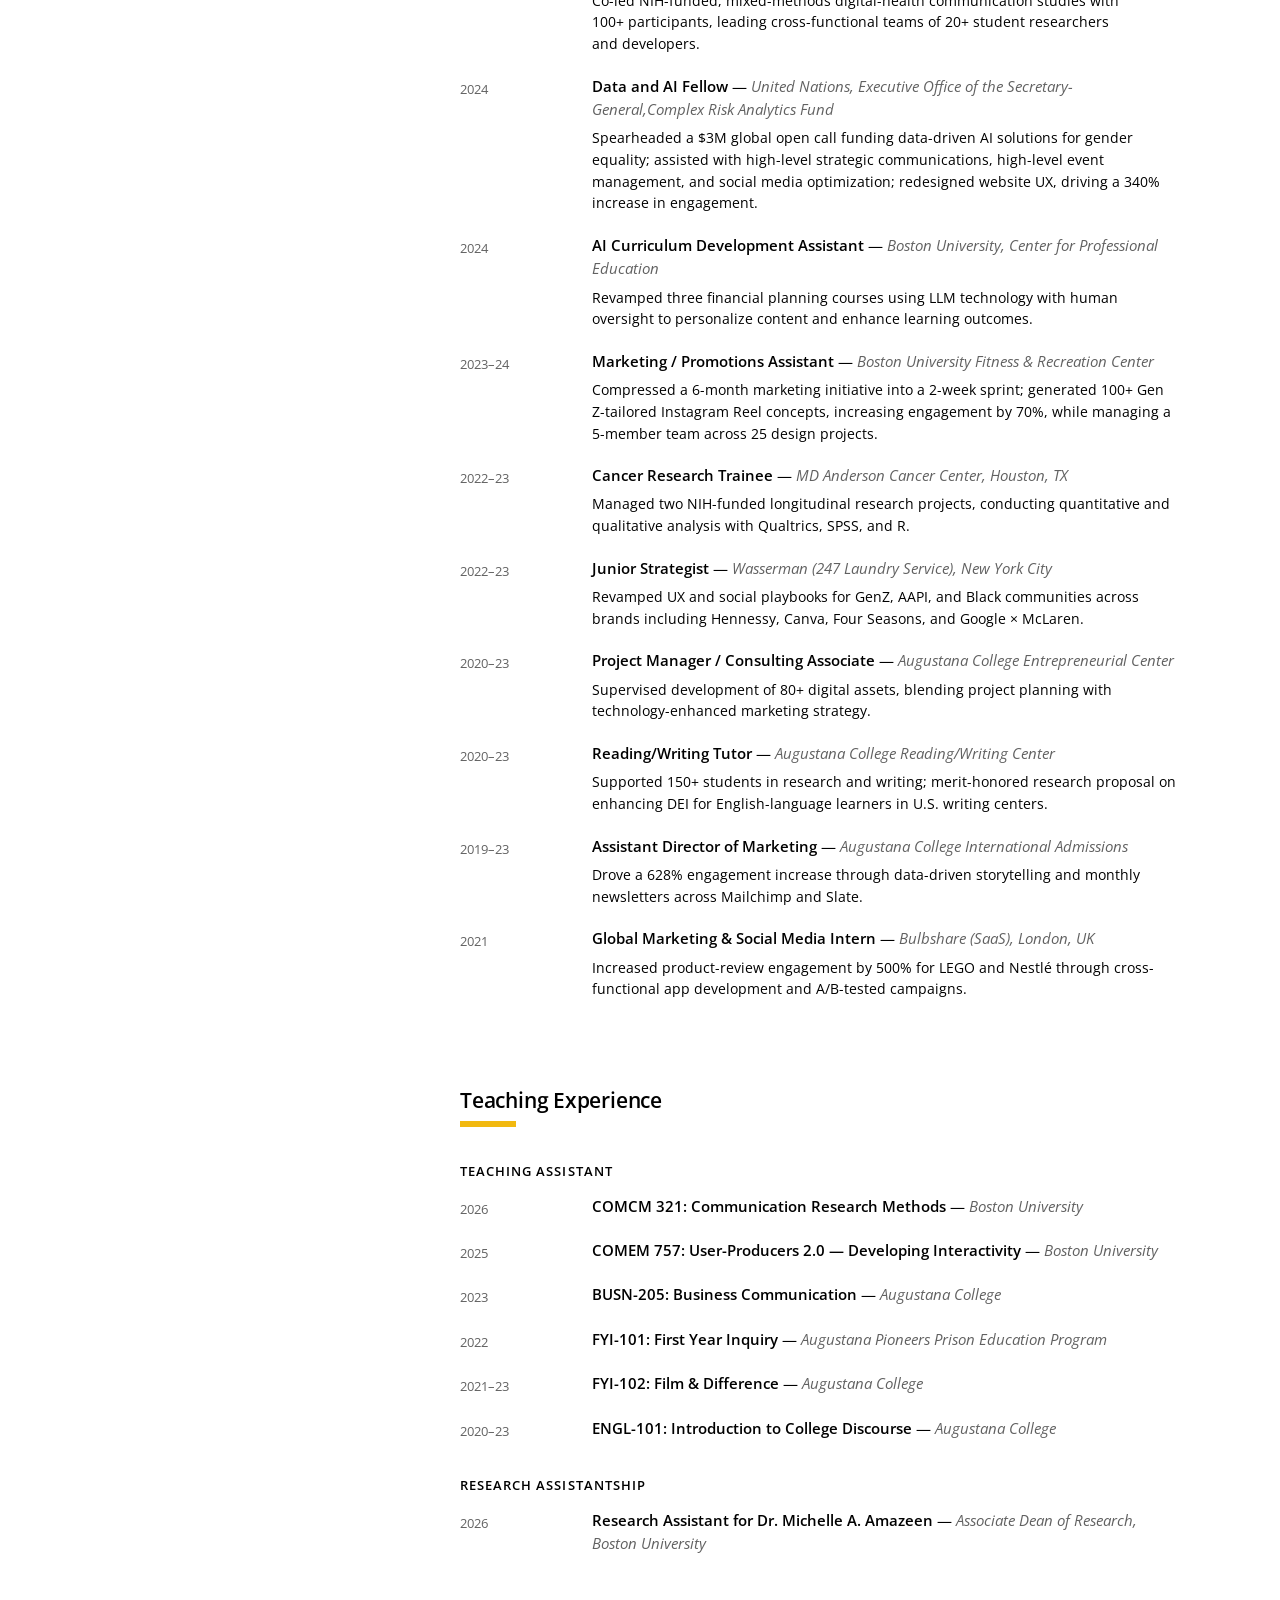
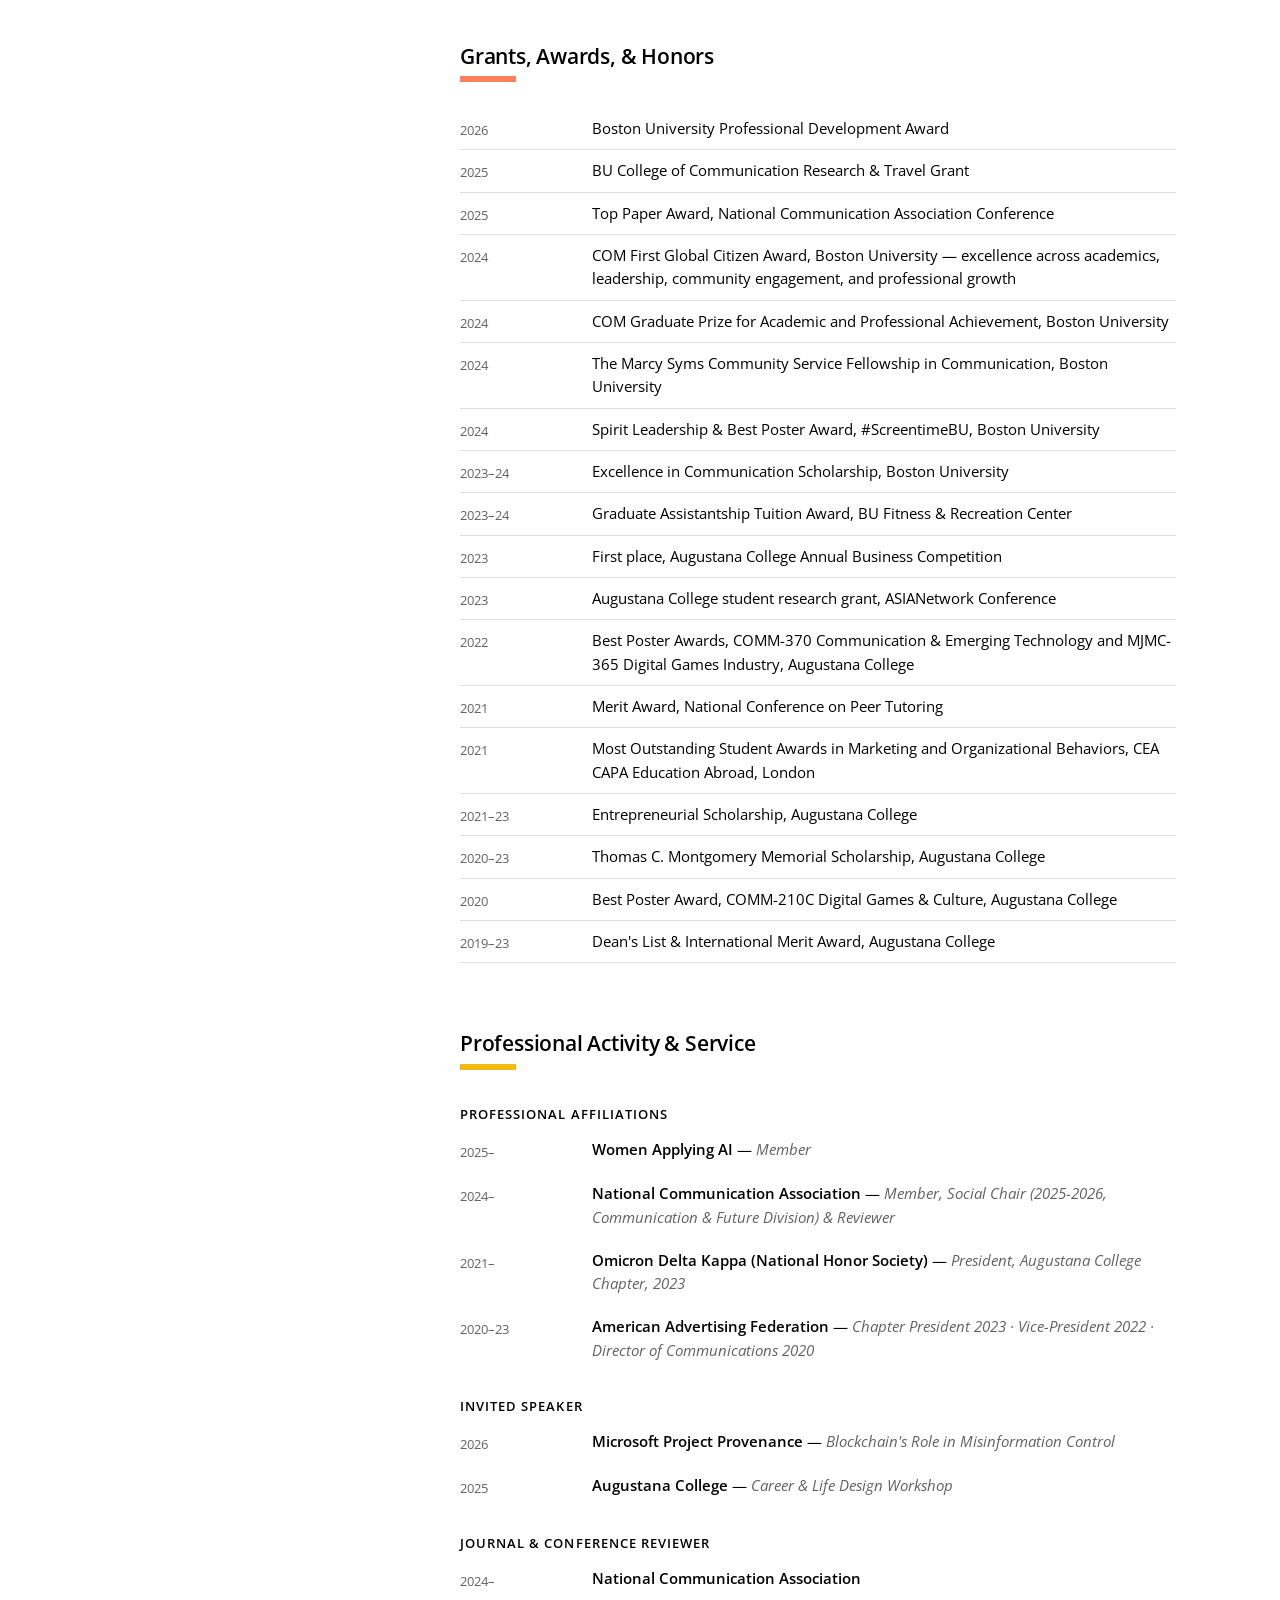
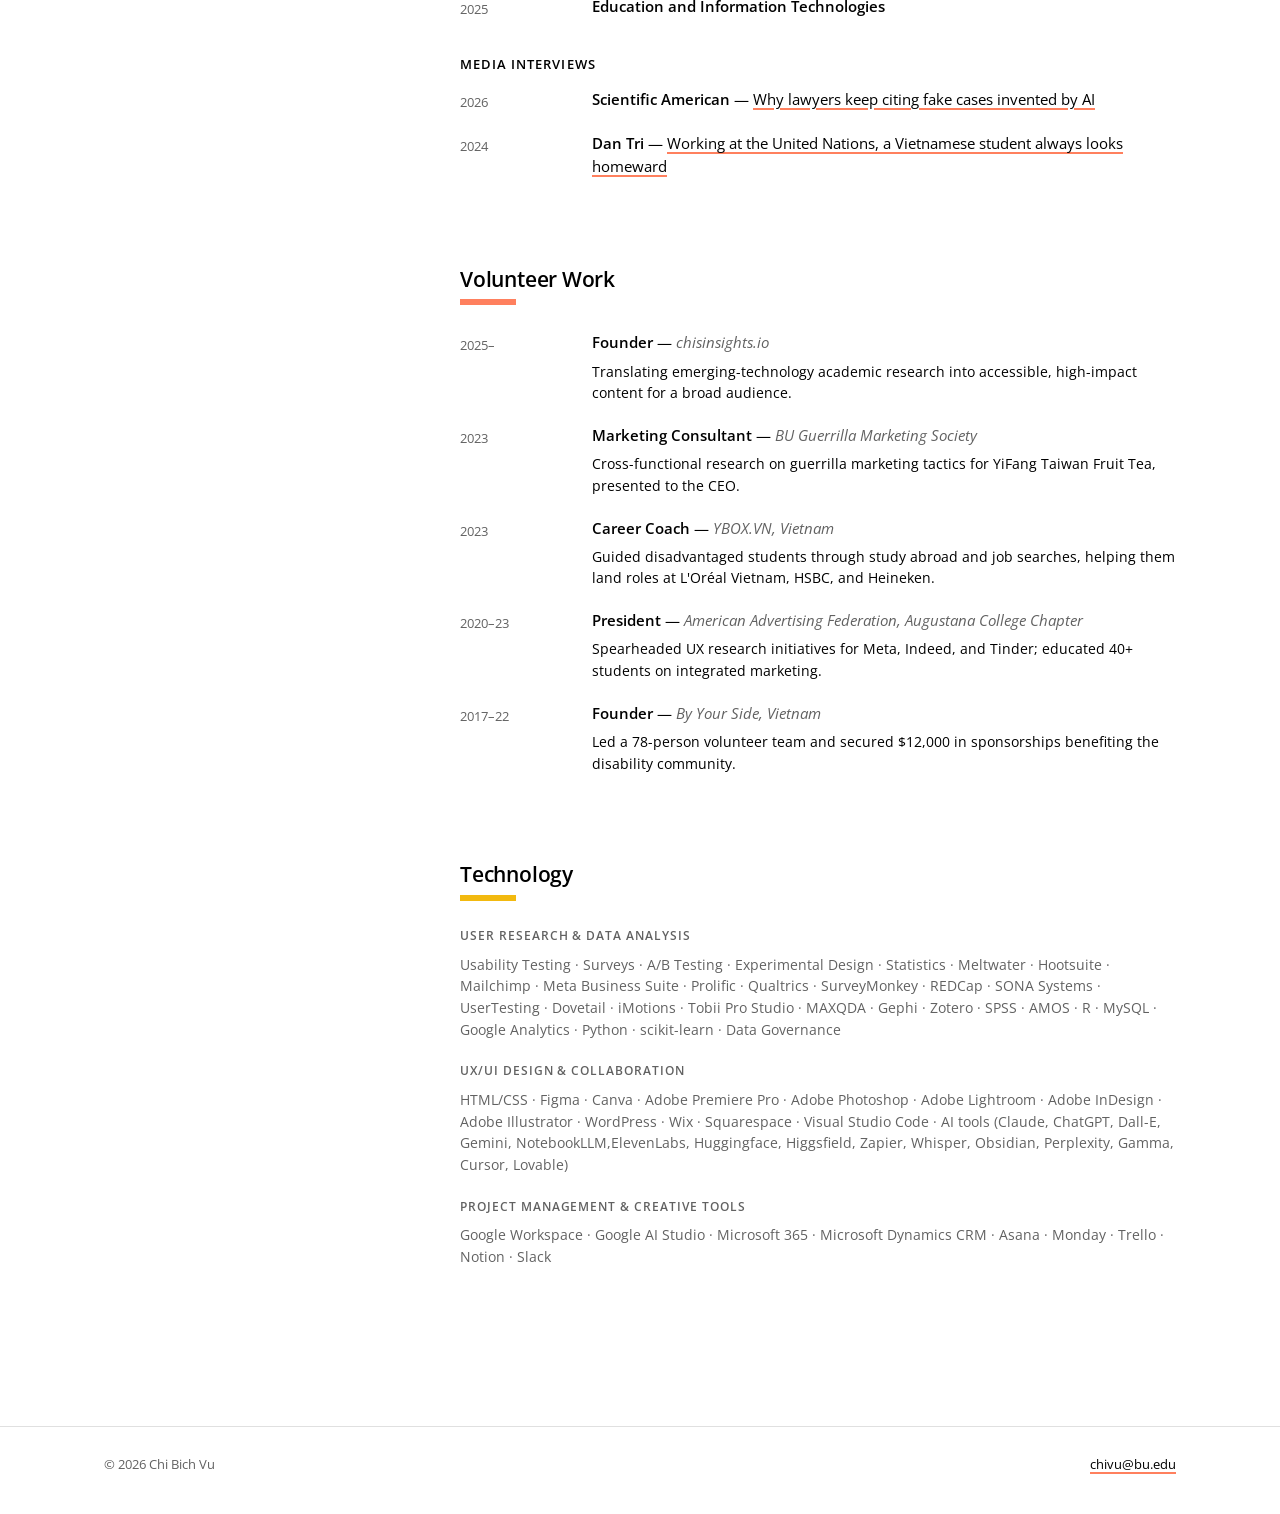
==== commit bda4b3df: "Add new panel discussion entry and update venue for existing paper presentation in research section" ====
--- a/index.html
+++ b/index.html
@@ -168,6 +168,11 @@
         <span class="venue">[Paper presentation]. National Communication Association, New Orleans, LA, United States.</span>
       </li>
       <li>
+        <span class="authors"><span class="me">Vu, C.</span>, Brown, K.,  Cruz, I., Dehnert, M., Dong, Q., Guha, P., Houston, R., Lukacovic, M., Muir, S., Punyanunt-Carter, N., Scott, G., Walters, H., Warner, B., Woods, H., &amp; Taylor, L. (2026, November).</span>
+        <span class="title">Townhall on AI Community Practices and Association Recommendations: Next Steps in Our AI Move/Ment.</span>
+        <span class="venue">[Panel Discussion]. National Communication Association, New Orleans, LA, United States.</span>
+      </li>
+      <li>
         <span class="authors"><span class="me">Vu, C.</span> &amp; Katz, J. (2026, November).</span>
         <span class="title">Narrating Public Conversations about AI Smart Glasses: A Comparative Content Analysis of Free LLMs vs. Meltwater.</span>
         <span class="venue">[Paper presentation]. National Communication Association, New Orleans, LA, United States.</span>
@@ -175,7 +180,7 @@
       <li>
         <span class="authors"><span class="me">Vu, C.</span> &amp; Amazeen, M. (2026, November).</span>
         <span class="title">From Hype to Help: Public Awareness of Blockchain's Role in Misinformation Control.</span>
-        <span class="venue">[Poster presentation]. National Communication Association, New Orleans, LA, United States.</span>
+        <span class="venue">[Paper presentation]. National Communication Association, New Orleans, LA, United States.</span>
       </li>
       <li>
         <span class="authors">Waldbuesser, C., <span class="me">Vu, C.</span>, Ivey, C., Sen, R., Daggs, J. L., &amp; Carter Sackey, S. (2026, November).</span>
--- a/assets/styles.css
+++ b/assets/styles.css
@@ -36,8 +36,8 @@
   background: var(--white);
   color: var(--black);
   font-family: var(--serif);
-  font-size: 19px;
-  line-height: 1.65;
+  font-size: 15px;
+  line-height: 1.55;
   text-rendering: optimizeLegibility;
   -webkit-font-smoothing: antialiased;
 }
@@ -158,7 +158,7 @@
   text-align: center;
 }
 .profile-card h1 {
-  font-size: 23px;
+  font-size: 18px;
   line-height: 1.15;
   margin: 12px 0 6px;
   font-weight: 600;
@@ -226,12 +226,12 @@
   padding: 2px 8px;
   margin: 0 0 10px;
 }
-.tldr p { margin: 0; font-size: 20px; }
+.tldr p { margin: 0; font-size: 15px; }
 
 /* ---------- sections ---------- */
 section { padding-top: 64px; }
 h2 {
-  font-size: 30px;
+  font-size: 21px;
   font-weight: 600;
   margin: 0 0 4px;
   letter-spacing: -0.01em;
@@ -245,7 +245,7 @@
 section:nth-of-type(even) .h2-rule { background: var(--gold); }
 
 h3 {
-  font-size: 15px;
+  font-size: 13px;
   font-family: var(--mono);
   font-weight: 600;
   letter-spacing: 0.08em;
@@ -266,7 +266,7 @@
 }
 .entry .what strong { font-weight: 600; }
 .entry .what .org { color: var(--ink-60); font-style: italic; }
-.entry .what p { margin: 6px 0 0; font-size: 17px; }
+.entry .what p { margin: 6px 0 0; font-size: 14px; }
 @media (max-width: 560px) {
   .entry { grid-template-columns: 1fr; gap: 2px; }
   .entry .when { padding-top: 0; }
@@ -305,7 +305,7 @@
   border-bottom: 3px solid var(--coral);
   padding-bottom: 1px;
 }
-.pub-list li .authors { color: var(--ink-60); font-size: 17px; }
+.pub-list li .authors { color: var(--ink-60); font-size: 14px; }
 .pub-list li .authors .me { color: var(--black); font-weight: 600; }
 .pub-list .title { font-weight: 600; }
 .pub-list .venue { font-style: italic; }
@@ -344,7 +344,7 @@
   text-transform: uppercase;
   margin: 0 0 8px;
 }
-.tech-group p { font-size: 17px; color: var(--ink-60); margin: 0; }
+.tech-group p { font-size: 14px; color: var(--ink-60); margin: 0; }
 
 /* ---------- map teaser ---------- */
 .map-teaser {
@@ -395,8 +395,8 @@
   margin: 0 auto;
   padding: 36px 24px 12px;
 }
-.map-head h1 { font-size: 34px; margin: 0 0 8px; font-weight: 600; }
-.map-head .map-sub { font-size: 18px; color: var(--ink-60); max-width: 720px; }
+.map-head h1 { font-size: 23px; margin: 0 0 8px; font-weight: 600; }
+.map-head .map-sub { font-size: 14px; color: var(--ink-60); max-width: 720px; }
 .map-meta {
   font-family: var(--mono);
   font-size: 12px;
@@ -504,9 +504,9 @@
   background: var(--black);
   margin-bottom: 8px;
 }
-.node-card h4 { margin: 0 0 6px; font-size: 19px; font-weight: 600; }
-.node-card .card-desc { font-size: 15px; color: var(--ink-60); margin: 0 0 10px; }
-.node-card .card-papers { list-style: none; margin: 0; padding: 0; font-size: 14px; }
+.node-card h4 { margin: 0 0 6px; font-size: 16px; font-weight: 600; }
+.node-card .card-desc { font-size: 13px; color: var(--ink-60); margin: 0 0 10px; }
+.node-card .card-papers { list-style: none; margin: 0; padding: 0; font-size: 12px; }
 .node-card .card-papers li { margin-bottom: 8px; padding-left: 14px; position: relative; }
 .node-card .card-papers li::before { content: ""; position: absolute; left: 0; top: 8px; width: 6px; height: 6px; background: var(--coral); }
 .node-card .card-close {
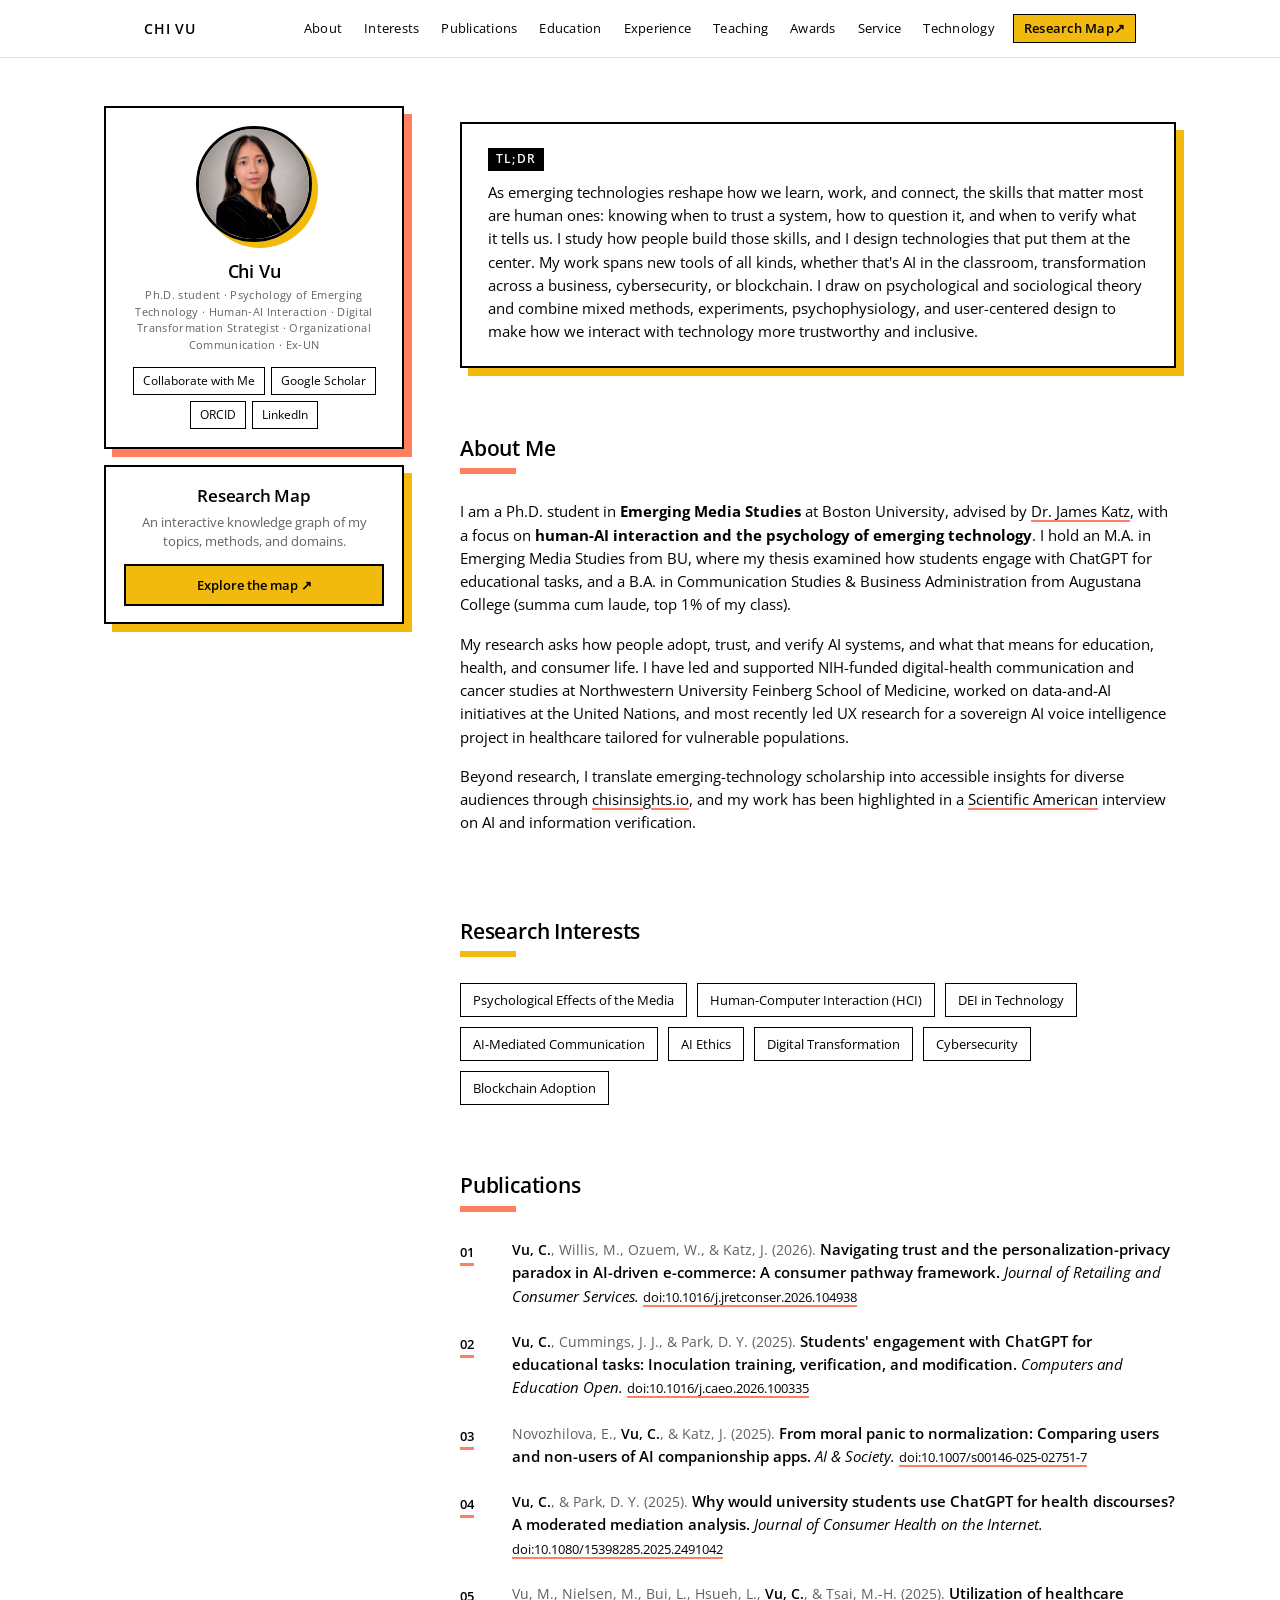
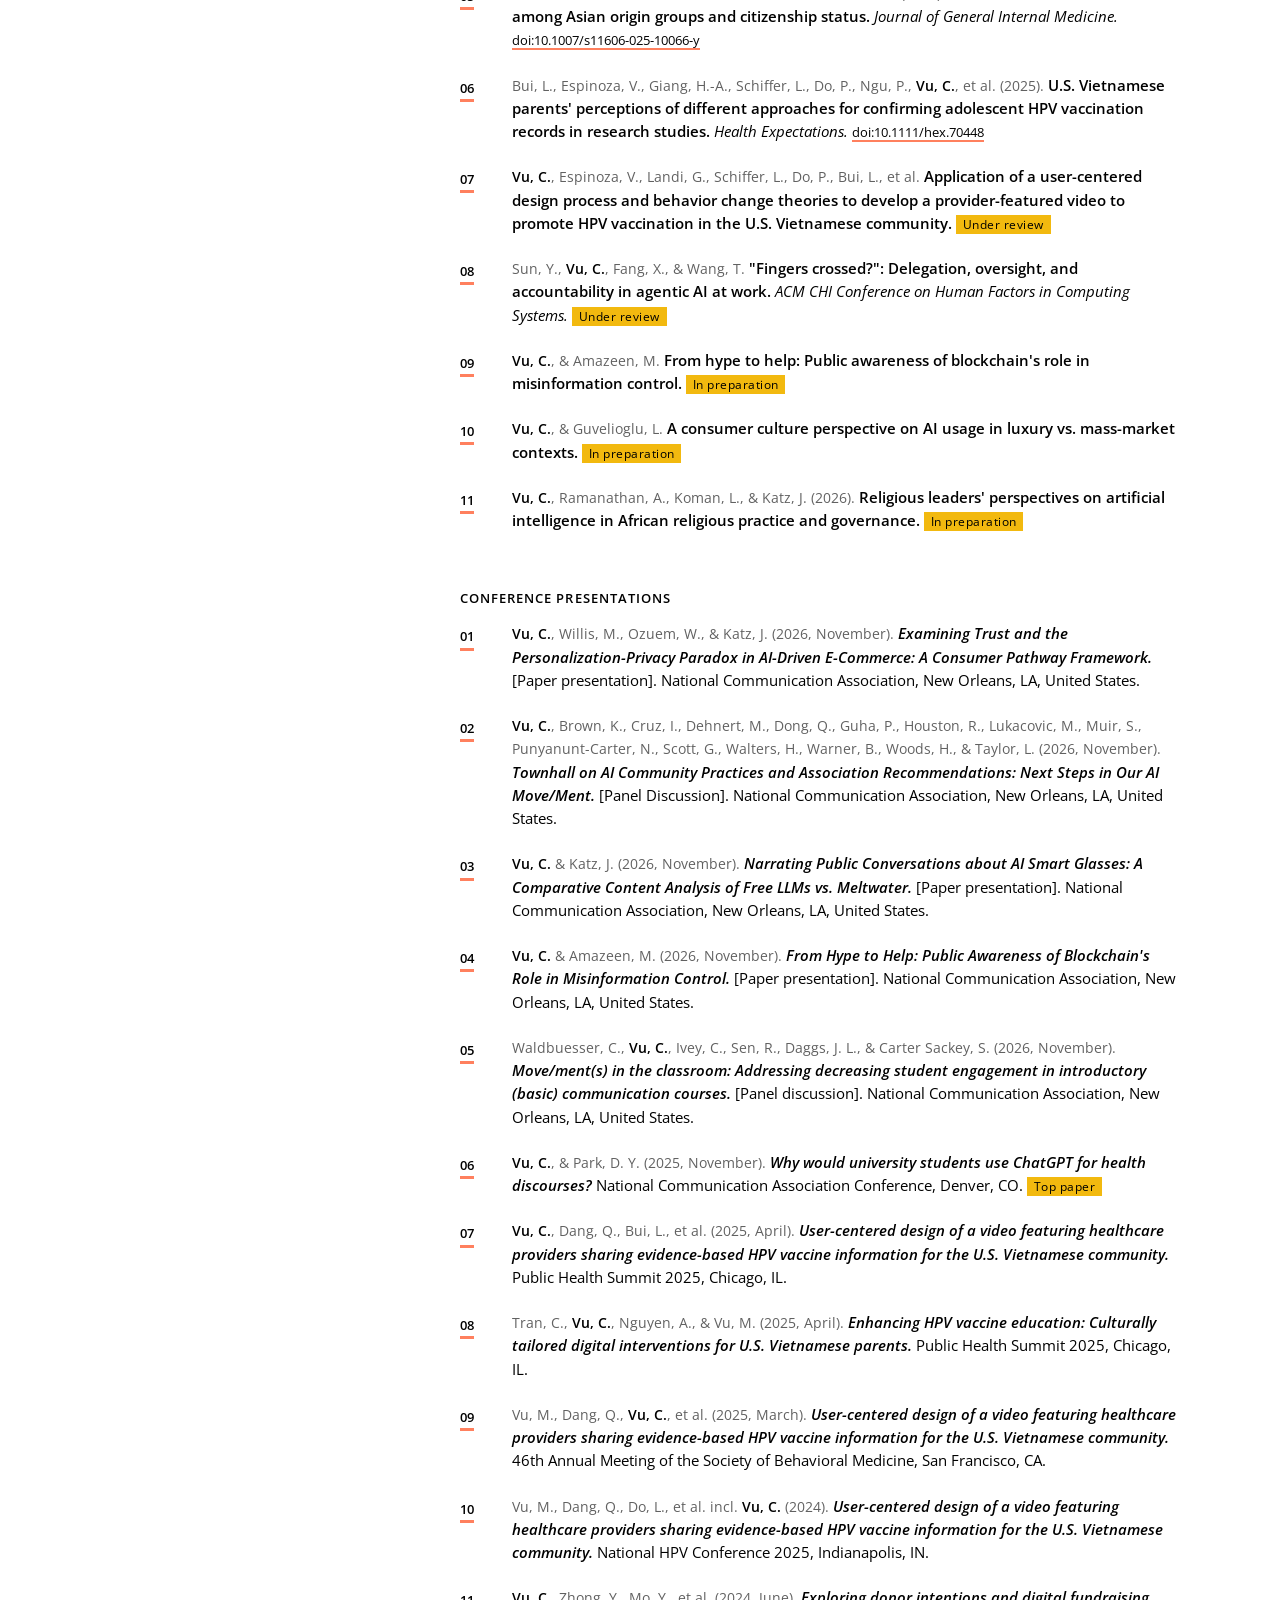
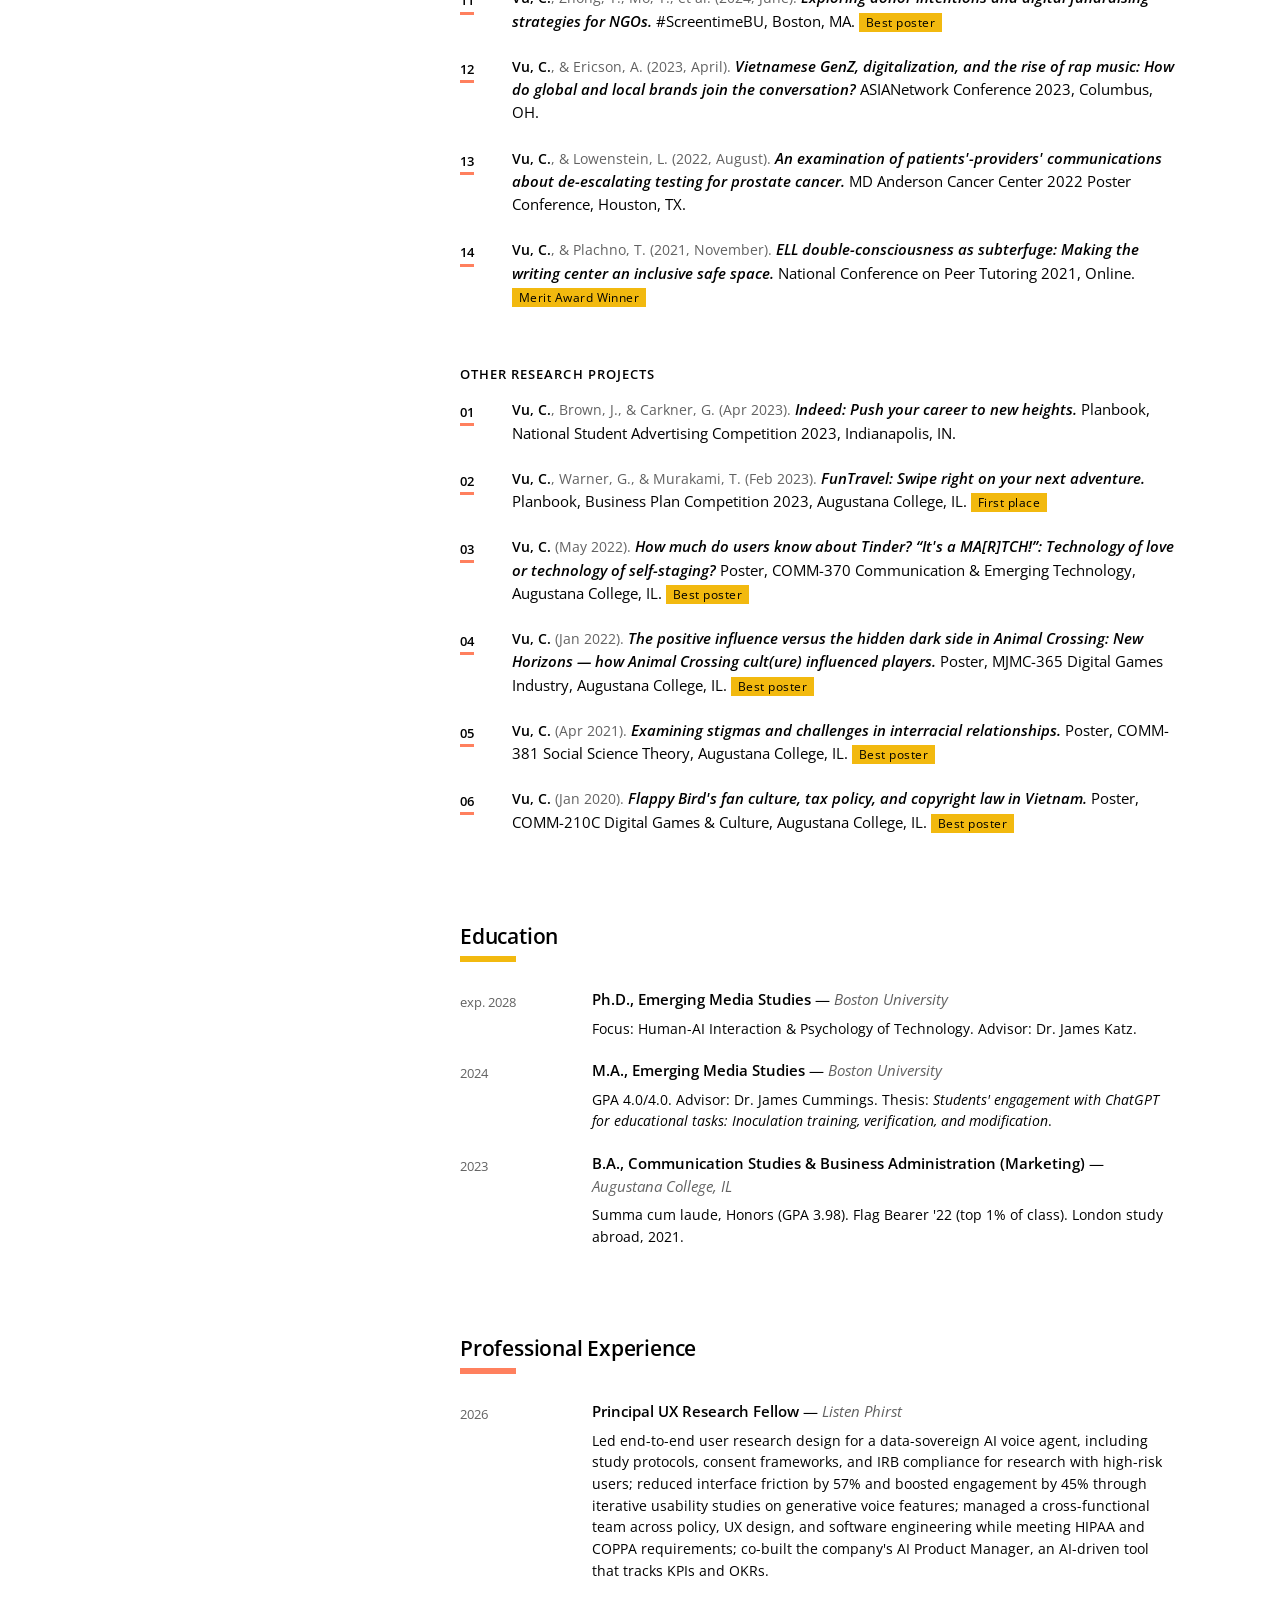
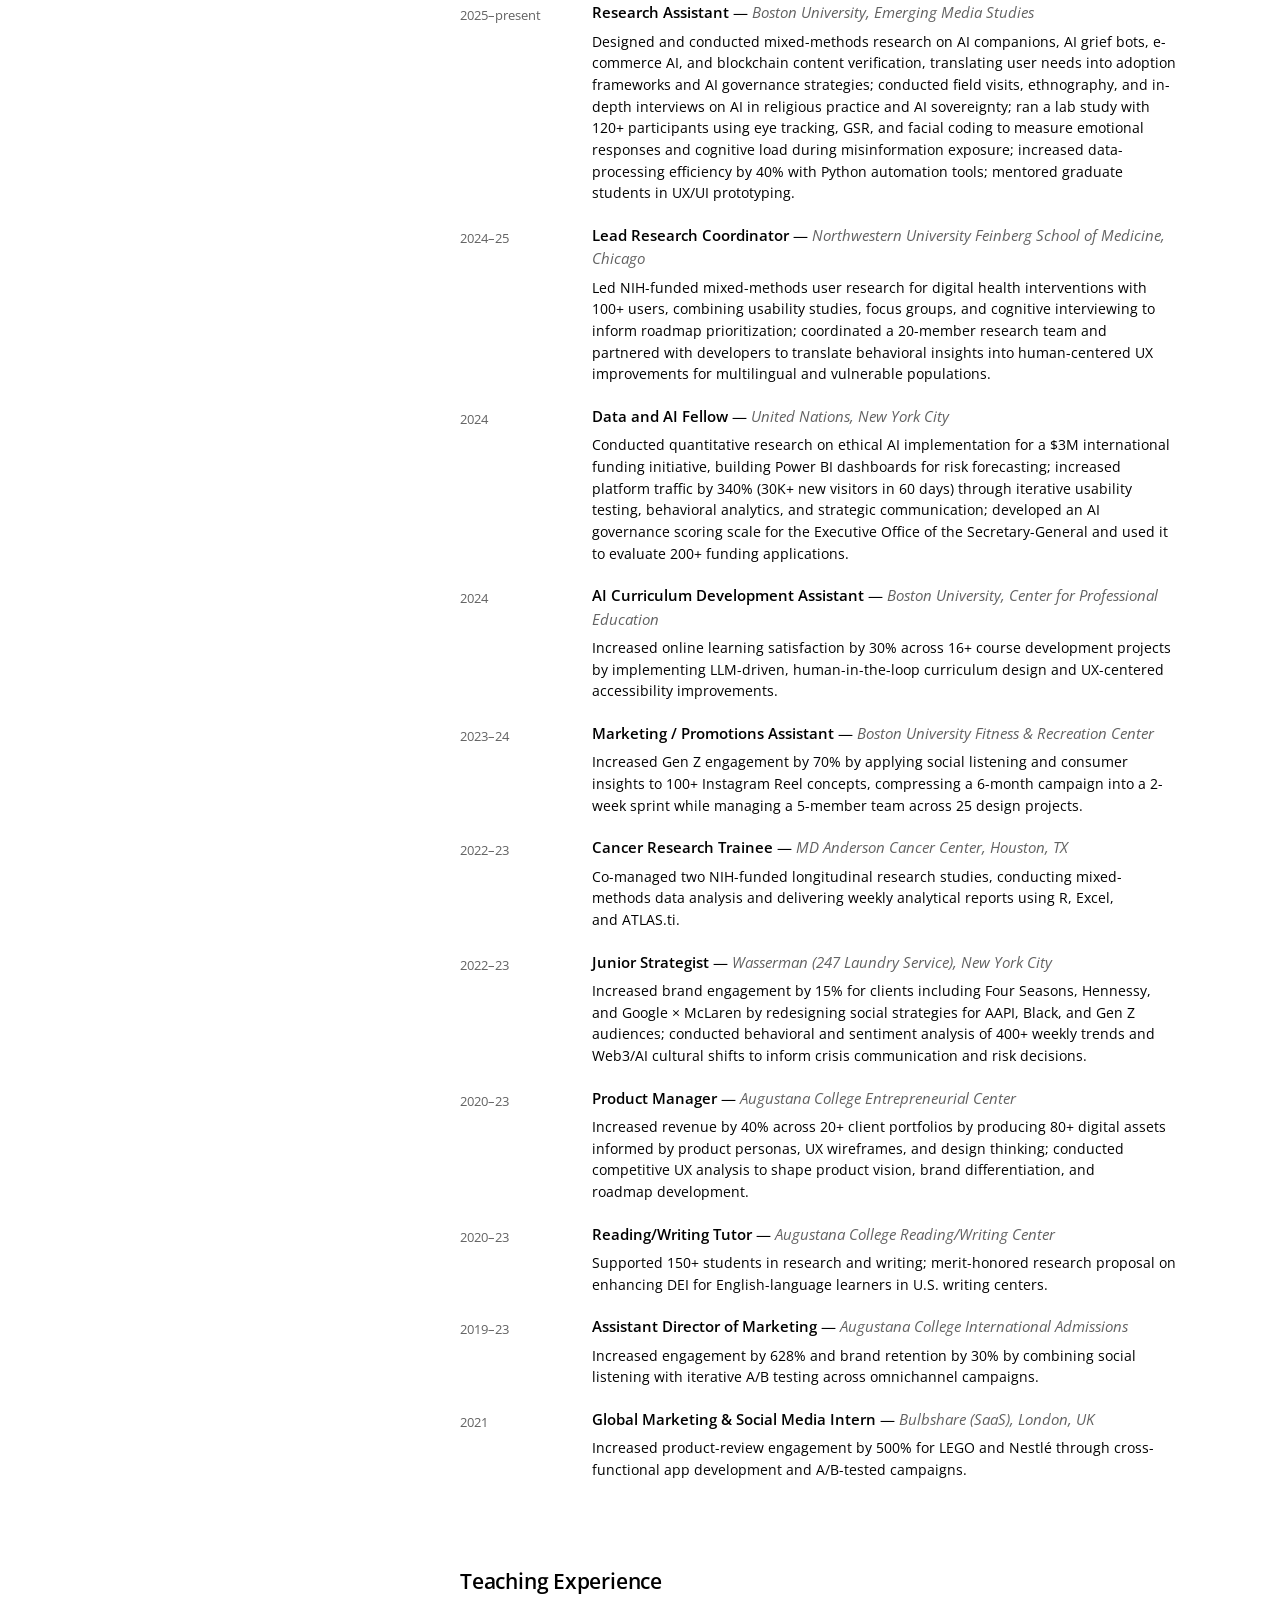
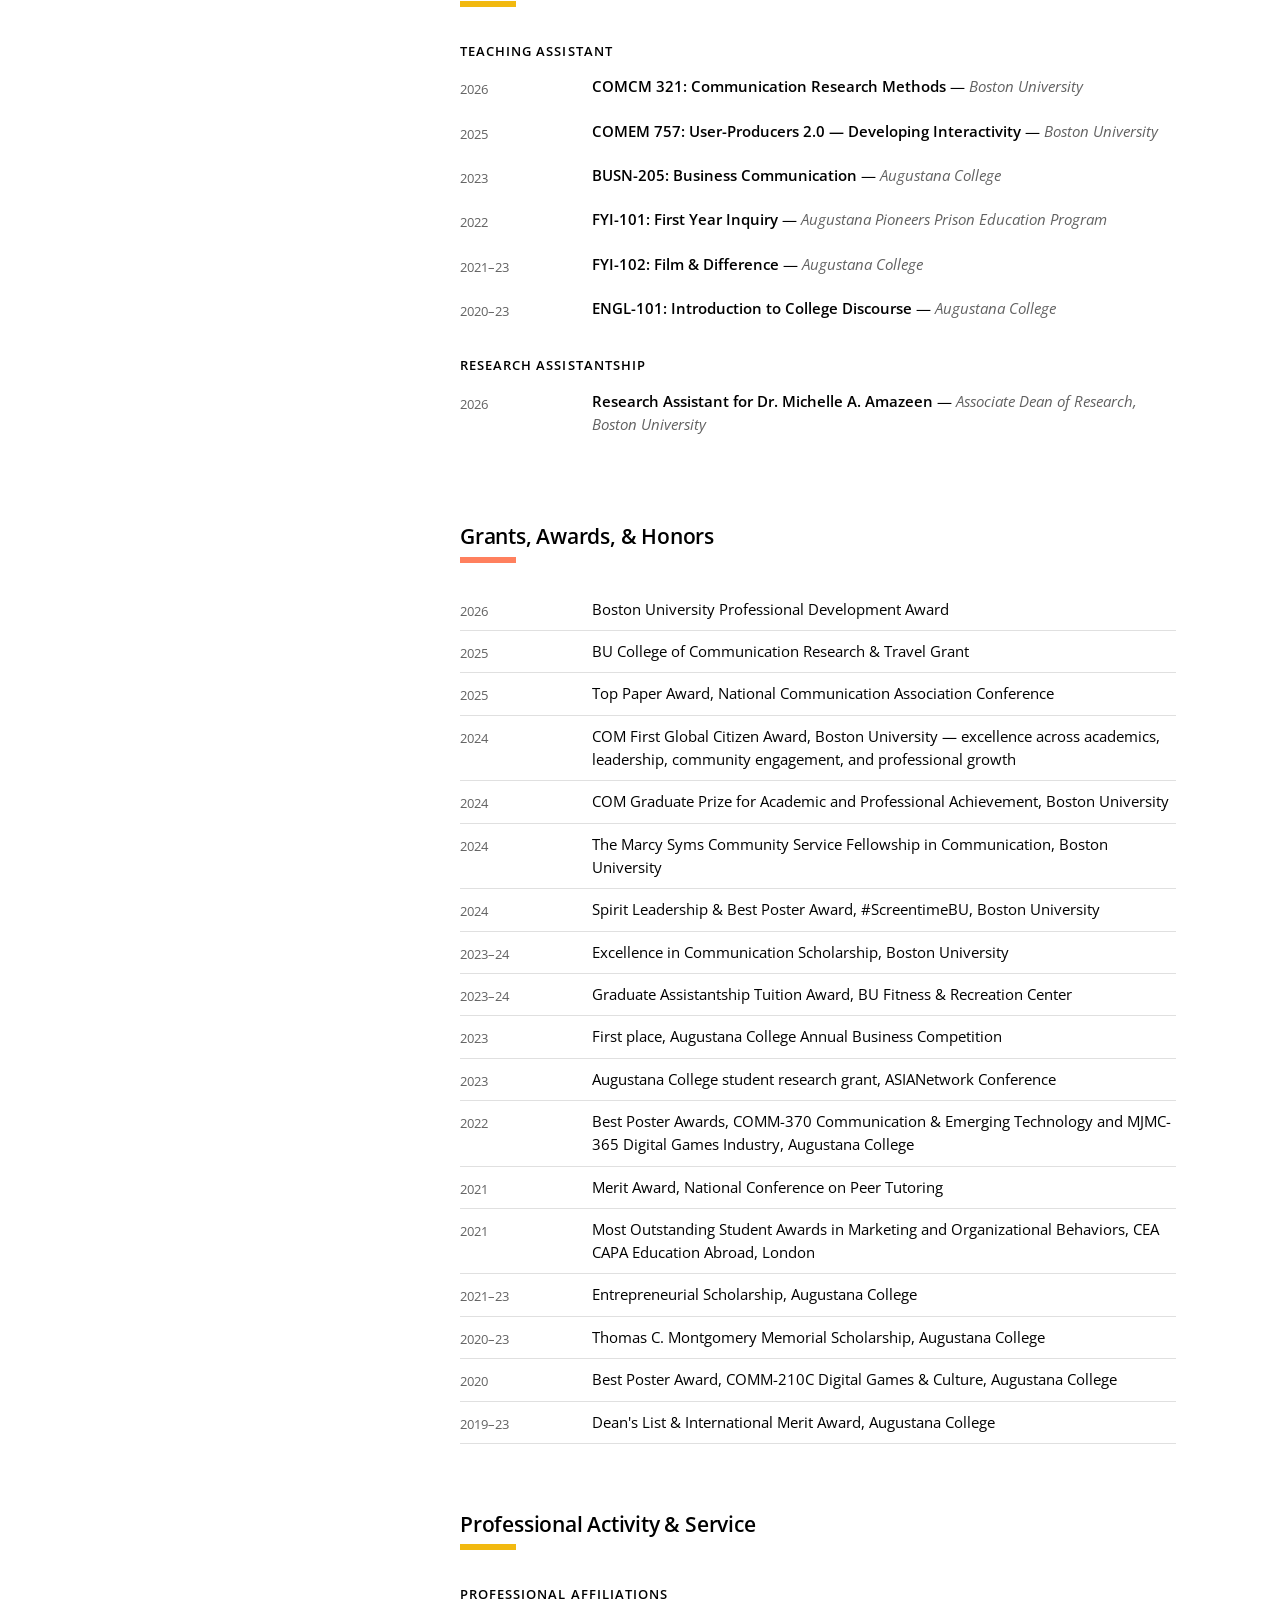
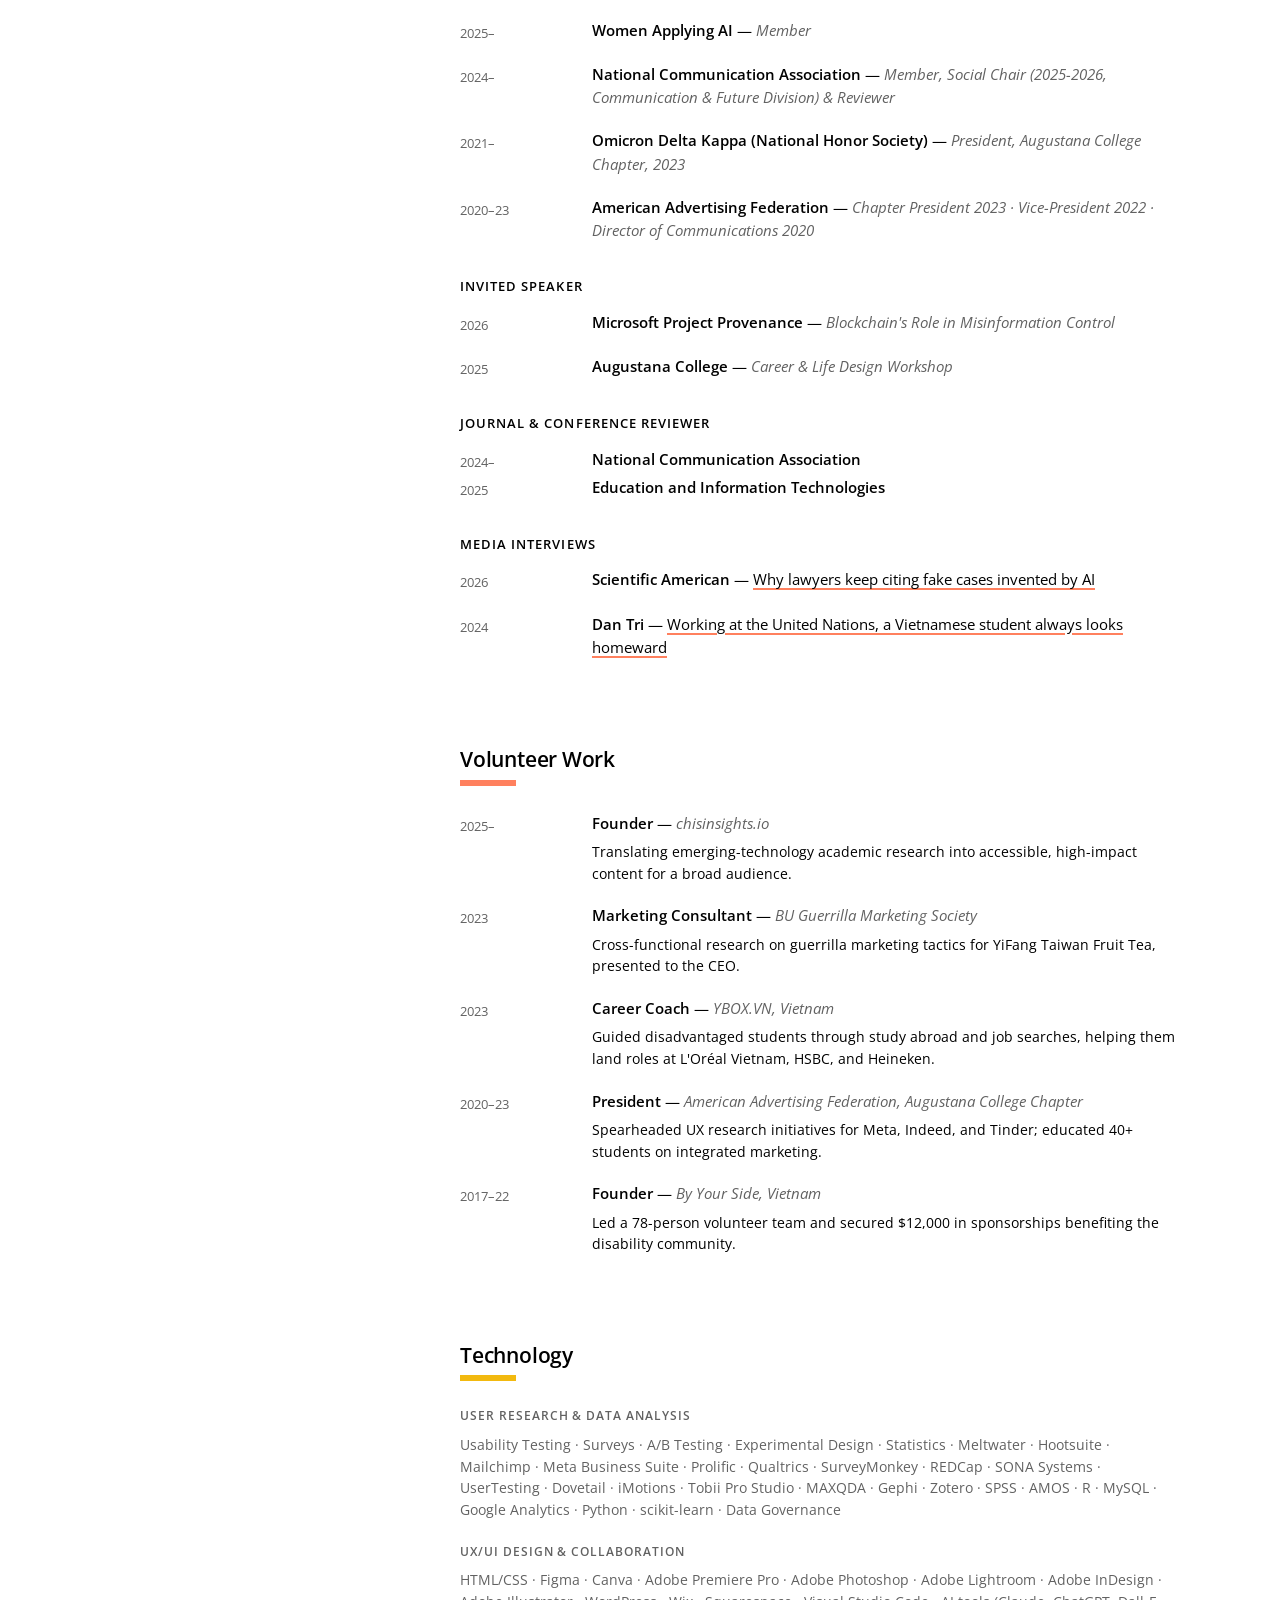
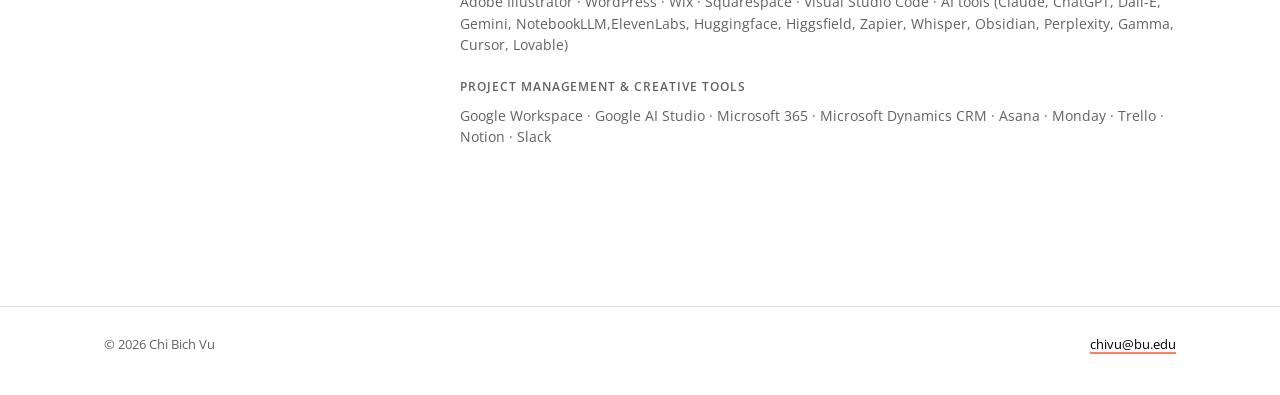
==== commit 1ddd4b37: "Update role description and add new publication entry in research section" ====
--- a/index.html
+++ b/index.html
@@ -47,7 +47,7 @@
       <!-- TODO: replace assets/img/profile.jpg with your preferred headshot (square, ≥400×400) -->
       <img class="hero-photo" src="assets/img/profile.jpg" alt="Portrait of Chi Vu">
       <h1>Chi Vu</h1>
-      <p class="role">Ph.D. student · Psychology of Emerging Technology · Human-AI Interaction · Digital Transformation Strategist · Ex-UN</p>
+      <p class="role">Ph.D. student · Psychology of Emerging Technology · Human-AI Interaction · Digital Transformation Strategist · Organizational Communication · Ex-UN</p>
       <div class="social-row">
         <a href="mailto:chivu@bu.edu" target="_blank" rel="noopener">Collaborate with Me</a>
         <a href="https://scholar.google.com/citations?user=-4NIsoAAAAAJ&amp;hl=en" target="_blank" rel="noopener">Google Scholar</a>
@@ -144,6 +144,12 @@
         <span class="pub-status">Under review</span>
       </li>
       <li>
+        <span class="authors">Sun, Y., <span class="me">Vu, C.</span>, Fang, X., &amp; Wang, T.</span>
+        <span class="title">"Fingers crossed?": Delegation, oversight, and accountability in agentic AI at work.</span>
+        <span class="venue">ACM CHI Conference on Human Factors in Computing Systems.</span>
+        <span class="pub-status">Under review</span>
+      </li>
+      <li>
         <span class="authors"><span class="me">Vu, C.</span>, &amp; Amazeen, M.</span>
         <span class="title">From hype to help: Public awareness of blockchain's role in misinformation control.</span>
         <span class="pub-status">In preparation</span>
@@ -154,8 +160,8 @@
         <span class="pub-status">In preparation</span>
       </li>
       <li>
-        <span class="authors">Sun, Y., <span class="me">Vu, C.</span>, &amp; Fang, X.</span>
-        <span class="title">Agentic AI in the wild.</span>
+        <span class="authors"><span class="me">Vu, C.</span>, Ramanathan, A., Koman, L., &amp; Katz, J. (2026).</span>
+        <span class="title">Religious leaders' perspectives on artificial intelligence in African religious practice and governance.</span>
         <span class="pub-status">In preparation</span>
       </li>
     </ol>
@@ -282,7 +288,7 @@
     <h2>Education</h2>
     <div class="h2-rule"></div>
     <div class="entry">
-      <div class="when">exp. 2030</div>
+      <div class="when">exp. 2028</div>
       <div class="what">
         <strong>Ph.D., Emerging Media Studies</strong> — <span class="org">Boston University</span>
         <p>Focus: Human-AI Interaction &amp; Psychology of Technology. Advisor: Dr. James Katz.</p>
@@ -311,64 +317,64 @@
     <div class="entry">
       <div class="when">2026</div>
       <div class="what">
-        <strong>Principal UX Researcher, Sovereign AI Voice Intelligence</strong> — <span class="org">Listen Phirst (Phicil-itate Change)</span>
-        <p>Led end-to-end research design for a healthcare AI voice study by establishing the protocol, consent architecture, IRB and analysis approach; used human-AI interaction findings to set product roadmap priorities and streamline voice-agent onboarding.</p>
-      </div>
-    </div>
-    <div class="entry">
-      <div class="when">2025–26</div>
+        <strong>Principal UX Research Fellow</strong> — <span class="org">Listen Phirst</span>
+        <p>Led end-to-end user research design for a data-sovereign AI voice agent, including study protocols, consent frameworks, and IRB compliance for research with high-risk users; reduced interface friction by 57% and boosted engagement by 45% through iterative usability studies on generative voice features; managed a cross-functional team across policy, UX design, and software engineering while meeting HIPAA and COPPA requirements; co-built the company's AI Product Manager, an AI-driven tool that tracks KPIs and OKRs.</p>
+      </div>
+    </div>
+    <div class="entry">
+      <div class="when">2025–present</div>
       <div class="what">
         <strong>Research Assistant</strong> — <span class="org">Boston University, Emerging Media Studies</span>
-        <p>Co-authored a mixed-methods study of 383 participants on AI-companionship apps; ran a 3×2 psychophysiological experiment on climate disinformation with eye-tracking, GSR, and facial expression analysis; automated data post-processing in Python.</p>
+        <p>Designed and conducted mixed-methods research on AI companions, AI grief bots, e-commerce AI, and blockchain content verification, translating user needs into adoption frameworks and AI governance strategies; conducted field visits, ethnography, and in-depth interviews on AI in religious practice and AI sovereignty; ran a lab study with 120+ participants using eye tracking, GSR, and facial coding to measure emotional responses and cognitive load during misinformation exposure; increased data-processing efficiency by 40% with Python automation tools; mentored graduate students in UX/UI prototyping.</p>
       </div>
     </div>
     <div class="entry">
       <div class="when">2024–25</div>
       <div class="what">
-        <strong>Lead Research Project Coordinator</strong> — <span class="org">Northwestern University Feinberg School of Medicine</span>
-        <p>Co-led NIH-funded, mixed-methods digital-health communication studies with 100+ participants, leading cross-functional teams of 20+ student researchers and developers.</p>
+        <strong>Lead Research Coordinator</strong> — <span class="org">Northwestern University Feinberg School of Medicine, Chicago</span>
+        <p>Led NIH-funded mixed-methods user research for digital health interventions with 100+ users, combining usability studies, focus groups, and cognitive interviewing to inform roadmap prioritization; coordinated a 20-member research team and partnered with developers to translate behavioral insights into human-centered UX improvements for multilingual and vulnerable populations.</p>
       </div>
     </div>
     <div class="entry">
       <div class="when">2024</div>
       <div class="what">
-        <strong>Data and AI Fellow</strong> — <span class="org">United Nations, Executive Office of the Secretary-General,Complex Risk Analytics Fund</span>
-        <p>Spearheaded a $3M global open call funding data-driven AI solutions for gender equality; assisted with high-level strategic communications, high-level event management, and social media optimization; redesigned website UX, driving a 340% increase in engagement.</p>
+        <strong>Data and AI Fellow</strong> — <span class="org">United Nations, New York City</span>
+        <p>Conducted quantitative research on ethical AI implementation for a $3M international funding initiative, building Power BI dashboards for risk forecasting; increased platform traffic by 340% (30K+ new visitors in 60 days) through iterative usability testing, behavioral analytics, and strategic communication; developed an AI governance scoring scale for the Executive Office of the Secretary-General and used it to evaluate 200+ funding applications.</p>
       </div>
     </div>
     <div class="entry">
       <div class="when">2024</div>
       <div class="what">
         <strong>AI Curriculum Development Assistant</strong> — <span class="org">Boston University, Center for Professional Education</span>
-        <p>Revamped three financial planning courses using LLM technology with human oversight to personalize content and enhance learning outcomes.</p>
+        <p>Increased online learning satisfaction by 30% across 16+ course development projects by implementing LLM-driven, human-in-the-loop curriculum design and UX-centered accessibility improvements.</p>
       </div>
     </div>
     <div class="entry">
       <div class="when">2023–24</div>
       <div class="what">
         <strong>Marketing / Promotions Assistant</strong> — <span class="org">Boston University Fitness &amp; Recreation Center</span>
-        <p>Compressed a 6-month marketing initiative into a 2-week sprint; generated 100+ Gen Z-tailored Instagram Reel concepts, increasing engagement by 70%, while managing a 5-member team across 25 design projects.</p>
+        <p>Increased Gen Z engagement by 70% by applying social listening and consumer insights to 100+ Instagram Reel concepts, compressing a 6-month campaign into a 2-week sprint while managing a 5-member team across 25 design projects.</p>
       </div>
     </div>
     <div class="entry">
       <div class="when">2022–23</div>
       <div class="what">
         <strong>Cancer Research Trainee</strong> — <span class="org">MD Anderson Cancer Center, Houston, TX</span>
-        <p>Managed two NIH-funded longitudinal research projects, conducting quantitative and qualitative analysis with Qualtrics, SPSS, and R.</p>
+        <p>Co-managed two NIH-funded longitudinal research studies, conducting mixed-methods data analysis and delivering weekly analytical reports using R, Excel, and ATLAS.ti.</p>
       </div>
     </div>
     <div class="entry">
       <div class="when">2022–23</div>
       <div class="what">
         <strong>Junior Strategist</strong> — <span class="org">Wasserman (247 Laundry Service), New York City</span>
-        <p>Revamped UX and social playbooks for GenZ, AAPI, and Black communities across brands including Hennessy, Canva, Four Seasons, and Google × McLaren.</p>
+        <p>Increased brand engagement by 15% for clients including Four Seasons, Hennessy, and Google × McLaren by redesigning social strategies for AAPI, Black, and Gen Z audiences; conducted behavioral and sentiment analysis of 400+ weekly trends and Web3/AI cultural shifts to inform crisis communication and risk decisions.</p>
       </div>
     </div>
     <div class="entry">
       <div class="when">2020–23</div>
       <div class="what">
-        <strong>Project Manager / Consulting Associate</strong> — <span class="org">Augustana College Entrepreneurial Center</span>
-        <p>Supervised development of 80+ digital assets, blending project planning with technology-enhanced marketing strategy.</p>
+        <strong>Product Manager</strong> — <span class="org">Augustana College Entrepreneurial Center</span>
+        <p>Increased revenue by 40% across 20+ client portfolios by producing 80+ digital assets informed by product personas, UX wireframes, and design thinking; conducted competitive UX analysis to shape product vision, brand differentiation, and roadmap development.</p>
       </div>
     </div>
     <div class="entry">
@@ -382,7 +388,7 @@
       <div class="when">2019–23</div>
       <div class="what">
         <strong>Assistant Director of Marketing</strong> — <span class="org">Augustana College International Admissions</span>
-        <p>Drove a 628% engagement increase through data-driven storytelling and monthly newsletters across Mailchimp and Slate.</p>
+        <p>Increased engagement by 628% and brand retention by 30% by combining social listening with iterative A/B testing across omnichannel campaigns.</p>
       </div>
     </div>
     <div class="entry">
